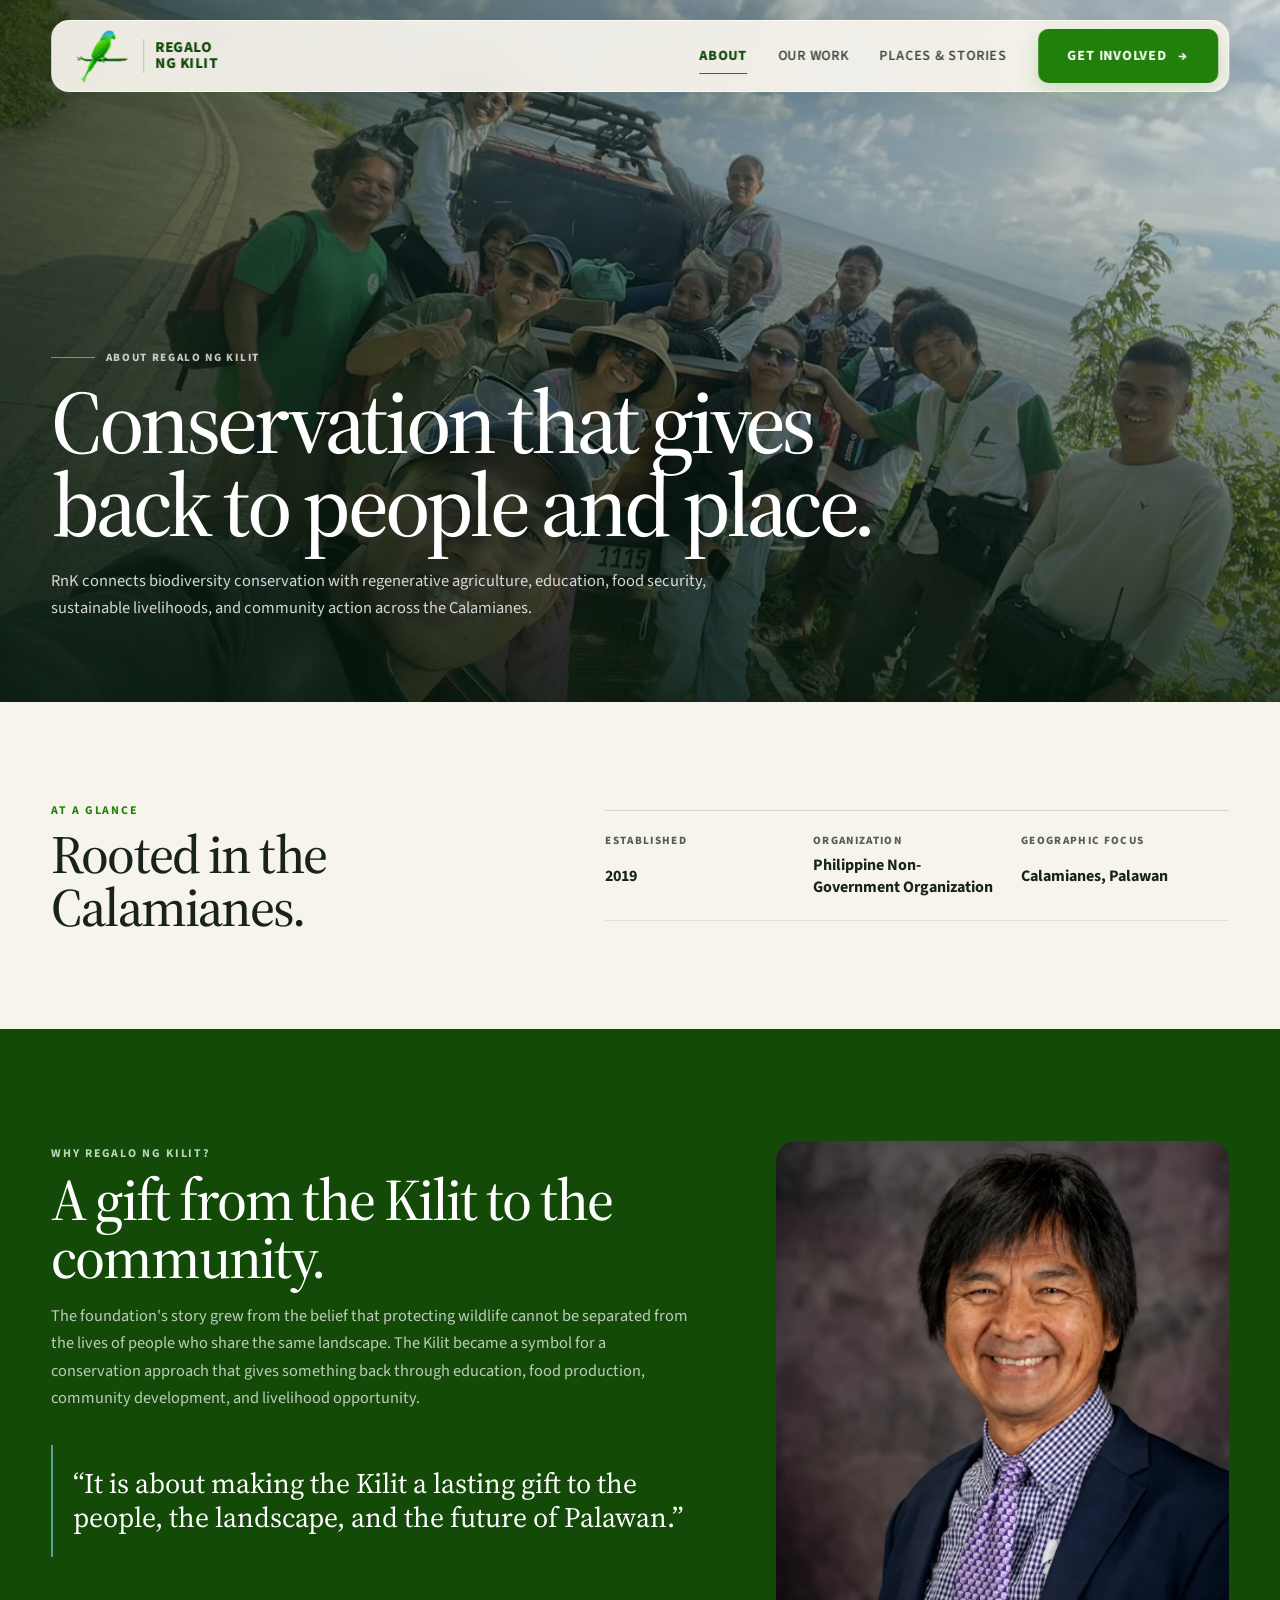
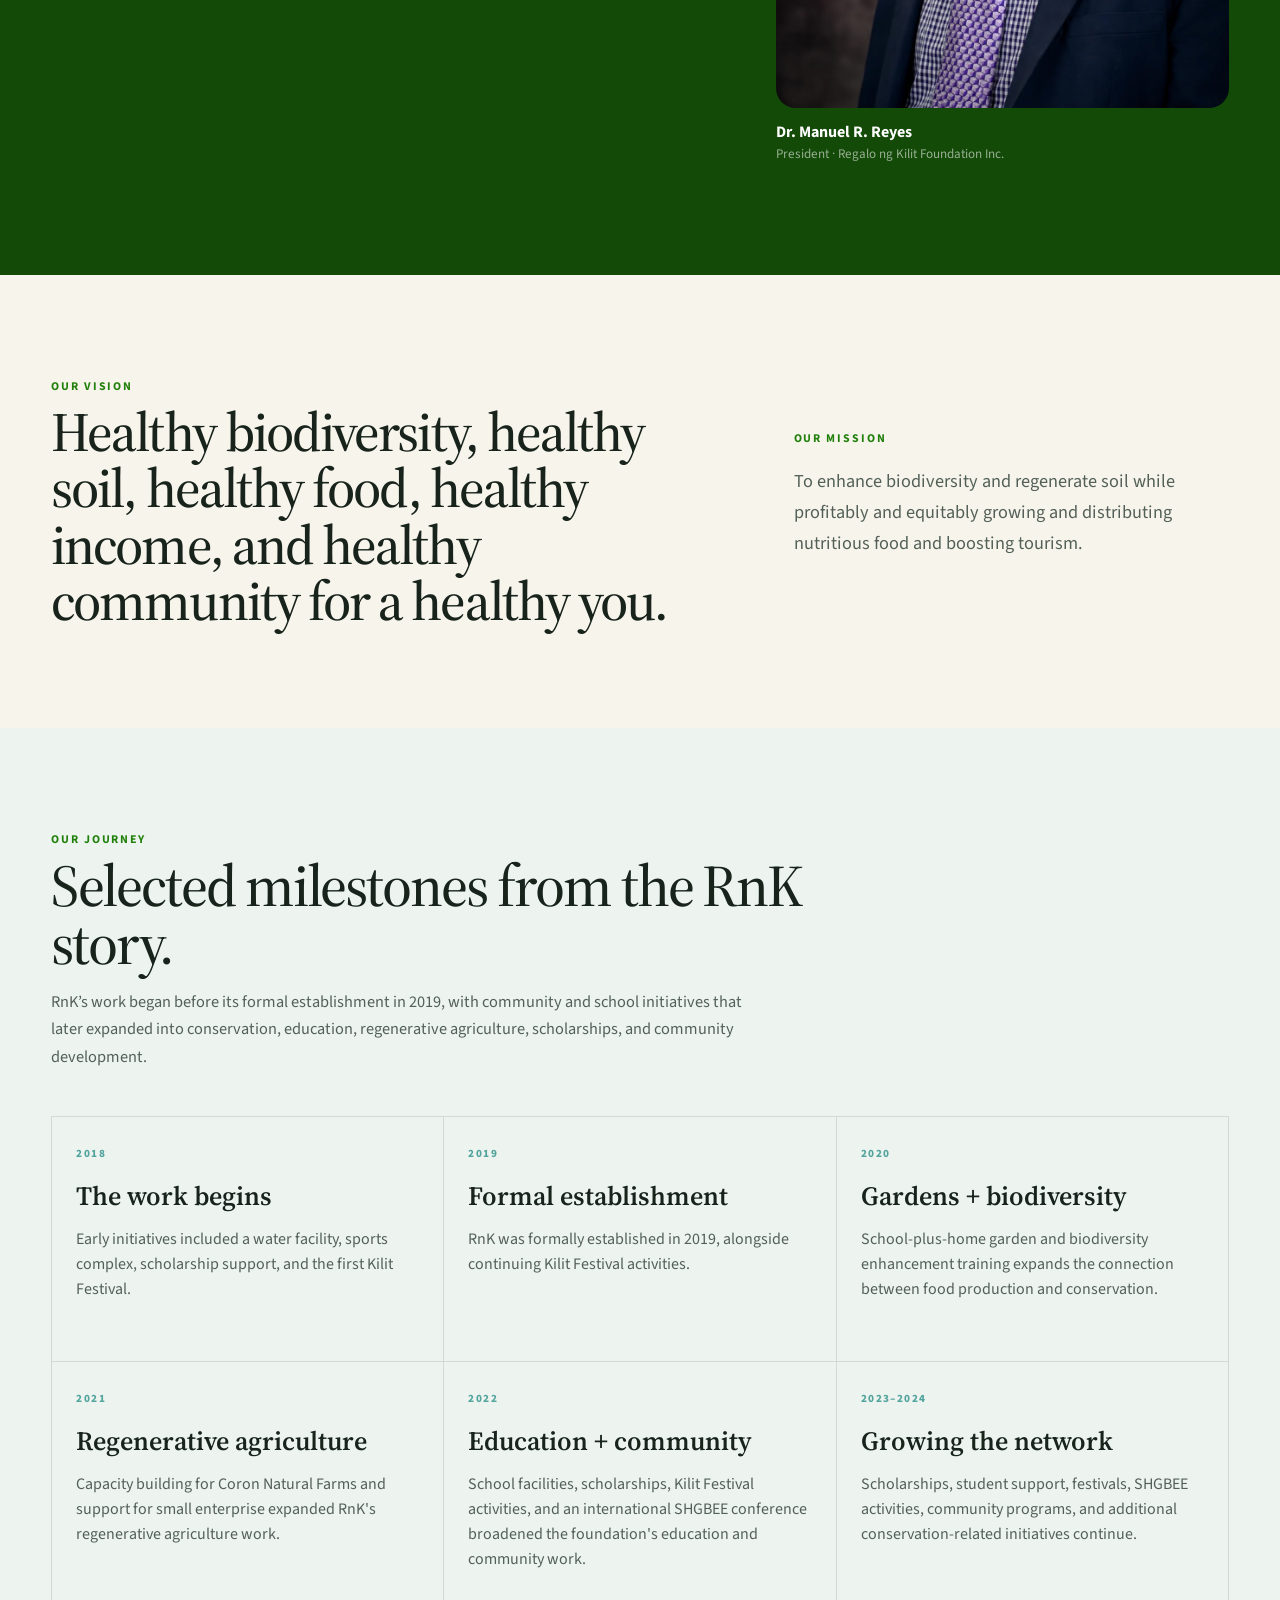
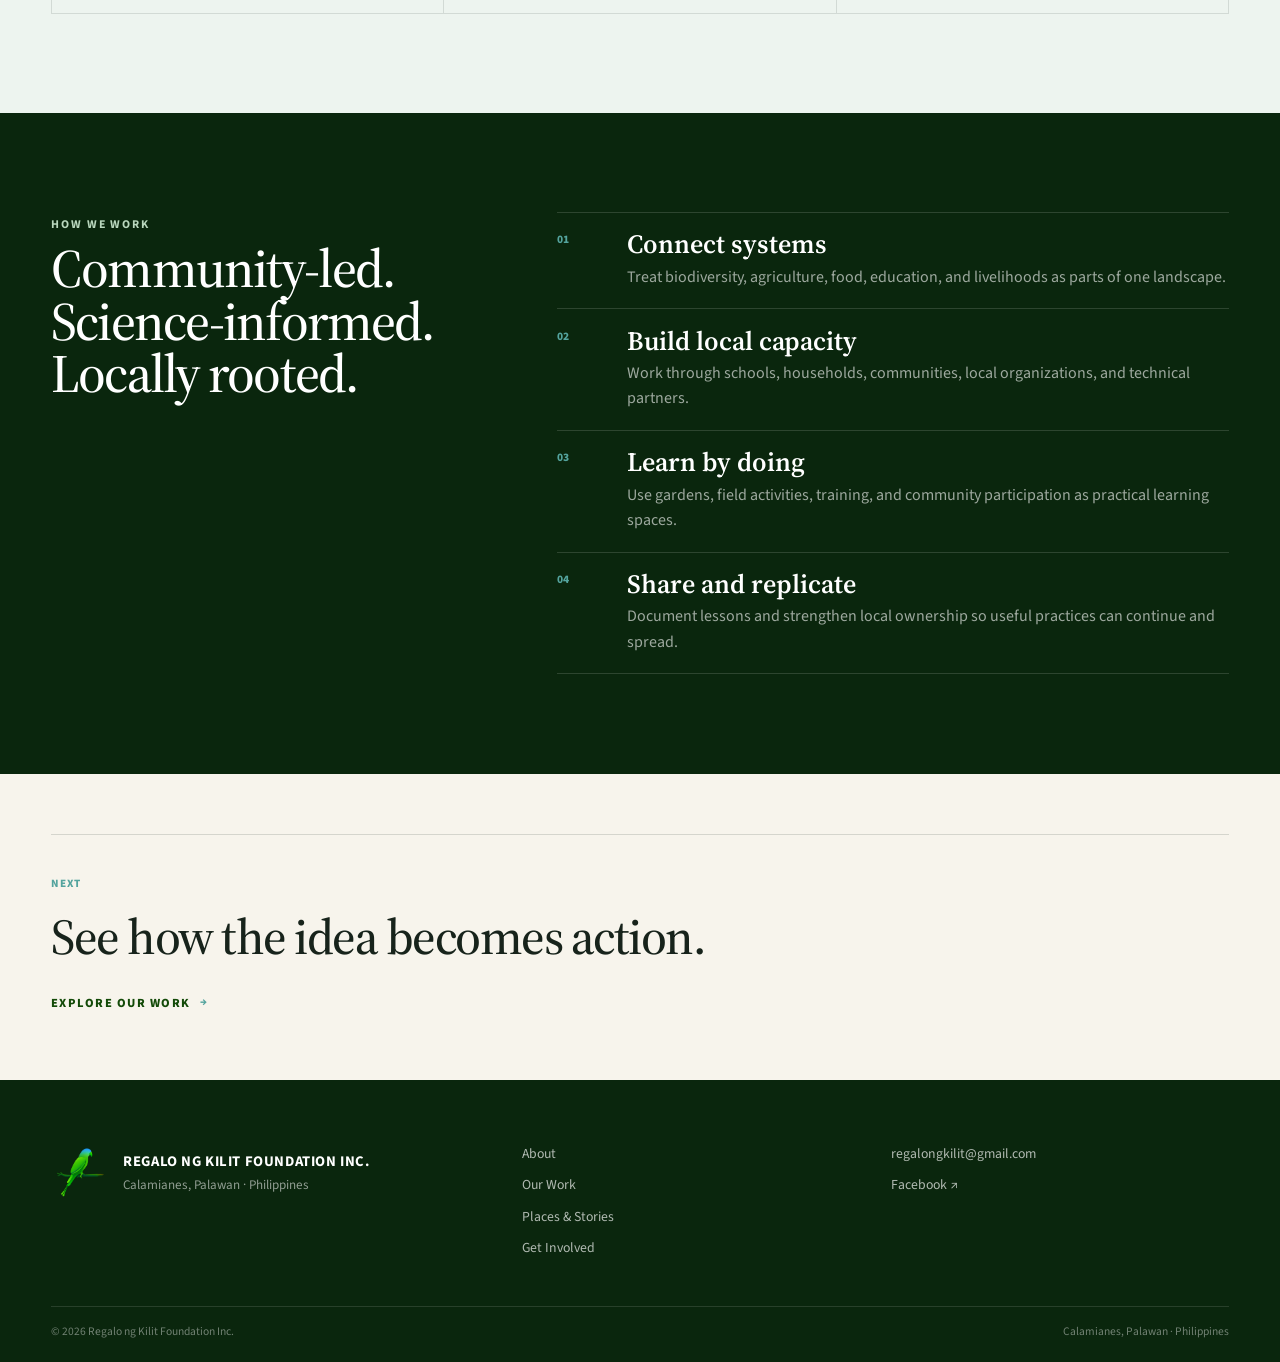
==== about.html @ bcc8651d "Add files via upload" ====
<!DOCTYPE html>
<html lang="en">
<head>
  <meta charset="UTF-8" />
  <meta name="viewport" content="width=device-width, initial-scale=1.0" />
  <title>About · Regalo ng Kilit Foundation Inc.</title>
  <meta name="description" content="Learn about Regalo ng Kilit Foundation Inc., its origin story, vision, mission, and community-centered conservation approach." />
  <meta name="theme-color" content="#0D2F0C" />
  <link rel="preconnect" href="https://fonts.googleapis.com">
  <link rel="preconnect" href="https://fonts.gstatic.com" crossorigin>
  <link href="https://fonts.googleapis.com/css2?family=Source+Sans+3:wght@400;500;600;700;800&family=Source+Serif+4:opsz,wght@8..60,400;8..60,500;8..60,600;8..60,700&display=swap" rel="stylesheet" />
  <link rel="stylesheet" href="css/styles.css" />
</head>
<body class="interior-page about-page">
  <a class="skip-link" href="#main">Skip to content</a>

  <header class="site-header" id="siteHeader">
    <div class="header-shell">
      <a href="index.html" class="brand" aria-label="Regalo ng Kilit Foundation Inc. — Home">
        <img src="assets/logo/rnk-bird.png" alt="" class="brand-symbol" />
        <span class="brand-divider" aria-hidden="true"></span>
        <span class="brand-name"><span>Regalo</span><span>ng Kilit</span></span>
      </a>
      <nav class="desktop-nav" aria-label="Primary navigation">
        <a href="about.html" class="nav-link is-current" aria-current="page">About</a>
        <a href="our-work.html" class="nav-link " >Our Work</a>
        <a href="places-stories.html" class="nav-link " >Places &amp; Stories</a>
        <a href="get-involved.html" class="header-cta " >Get Involved <span aria-hidden="true">→</span></a>
      </nav>
      <button class="menu-toggle" id="menuToggle" type="button" aria-label="Open navigation menu" aria-expanded="false" aria-controls="mobileNav"><span></span><span></span></button>
    </div>
    <nav class="mobile-nav" id="mobileNav" aria-label="Mobile navigation" aria-hidden="true">
      <div class="mobile-nav-inner">
        <a href="about.html" class="mobile-nav-link"><span>01</span>About</a>
        <a href="our-work.html" class="mobile-nav-link"><span>02</span>Our Work</a>
        <a href="places-stories.html" class="mobile-nav-link"><span>03</span>Places &amp; Stories</a>
        <a href="get-involved.html" class="mobile-nav-cta">Get Involved <span aria-hidden="true">→</span></a>
      </div>
    </nav>
  </header>

  <main id="main">
    <section class="page-hero page-hero-about">
      <div class="page-hero-media"><img src="assets/images/story/community-field.webp" alt="Community and field activity connected to Regalo ng Kilit Foundation" /></div>
      <div class="page-hero-overlay"></div>
      <div class="content-shell page-hero-inner">
        <span class="page-eyebrow">About Regalo ng Kilit</span>
        <h1>Conservation that gives back to people and place.</h1>
        <p>RnK connects biodiversity conservation with regenerative agriculture, education, food security, sustainable livelihoods, and community action across the Calamianes.</p>
      </div>
    </section>

    <section class="page-section page-section-light about-glance">
      <div class="content-shell split-intro" data-reveal>
        <div><span class="section-kicker">At a Glance</span><h2>Rooted in the Calamianes.</h2></div>
        <div class="fact-grid fact-grid-three">
          <div><span>Established</span><strong>2019</strong></div>
          <div><span>Organization</span><strong>Philippine Non-Government Organization</strong></div>
          <div><span>Geographic Focus</span><strong>Calamianes, Palawan</strong></div>
        </div>
      </div>
    </section>

    <section class="page-section page-section-green" id="why-kilit">
      <div class="content-shell founder-feature">
        <div class="founder-feature-copy" data-reveal>
          <span class="section-kicker section-kicker-light">Why Regalo ng Kilit?</span>
          <h2>A gift from the Kilit to the community.</h2>
          <p>The foundation's story grew from the belief that protecting wildlife cannot be separated from the lives of people who share the same landscape. The Kilit became a symbol for a conservation approach that gives something back through education, food production, community development, and livelihood opportunity.</p>
          <blockquote>“It is about making the Kilit a lasting gift to the people, the landscape, and the future of Palawan.”</blockquote>
        </div>
        <figure class="founder-feature-visual" data-reveal>
          <img src="assets/images/story/dr-manuel-reyes.webp" alt="Dr. Manuel R. Reyes" loading="lazy" />
          <figcaption><strong>Dr. Manuel R. Reyes</strong><span>President · Regalo ng Kilit Foundation Inc.</span></figcaption>
        </figure>
      </div>
    </section>

    <section class="page-section page-section-light about-vision">
      <div class="content-shell vision-grid">
        <article data-reveal><span class="section-kicker">Our Vision</span><h2>Healthy biodiversity, healthy soil, healthy food, healthy income, and healthy community for a healthy you.</h2></article>
        <article data-reveal><span class="section-kicker">Our Mission</span><p>To enhance biodiversity and regenerate soil while profitably and equitably growing and distributing nutritious food and boosting tourism.</p></article>
      </div>
    </section>

    <section class="page-section page-section-mist about-journey">
      <div class="content-shell">
        <div class="page-heading" data-reveal><span class="section-kicker">Our Journey</span><h2>Selected milestones from the RnK story.</h2><p>RnK’s work began before its formal establishment in 2019, with community and school initiatives that later expanded into conservation, education, regenerative agriculture, scholarships, and community development.</p></div>
        <div class="timeline-grid">
          <article data-reveal><span>2018</span><h3>The work begins</h3><p>Early initiatives included a water facility, sports complex, scholarship support, and the first Kilit Festival.</p></article>
          <article data-reveal><span>2019</span><h3>Formal establishment</h3><p>RnK was formally established in 2019, alongside continuing Kilit Festival activities.</p></article>
          <article data-reveal><span>2020</span><h3>Gardens + biodiversity</h3><p>School-plus-home garden and biodiversity enhancement training expands the connection between food production and conservation.</p></article>
          <article data-reveal><span>2021</span><h3>Regenerative agriculture</h3><p>Capacity building for Coron Natural Farms and support for small enterprise expanded RnK's regenerative agriculture work.</p></article>
          <article data-reveal><span>2022</span><h3>Education + community</h3><p>School facilities, scholarships, Kilit Festival activities, and an international SHGBEE conference broadened the foundation's education and community work.</p></article>
          <article data-reveal><span>2023–2024</span><h3>Growing the network</h3><p>Scholarships, student support, festivals, SHGBEE activities, community programs, and additional conservation-related initiatives continue.</p></article>
        </div>
      </div>
    </section>

    <section class="page-section page-section-dark about-approach">
      <div class="content-shell approach-grid">
        <div data-reveal><span class="section-kicker section-kicker-light">How We Work</span><h2>Community-led. Science-informed. Locally rooted.</h2></div>
        <div class="approach-list">
          <article data-reveal><span>01</span><div><h3>Connect systems</h3><p>Treat biodiversity, agriculture, food, education, and livelihoods as parts of one landscape.</p></div></article>
          <article data-reveal><span>02</span><div><h3>Build local capacity</h3><p>Work through schools, households, communities, local organizations, and technical partners.</p></div></article>
          <article data-reveal><span>03</span><div><h3>Learn by doing</h3><p>Use gardens, field activities, training, and community participation as practical learning spaces.</p></div></article>
          <article data-reveal><span>04</span><div><h3>Share and replicate</h3><p>Document lessons and strengthen local ownership so useful practices can continue and spread.</p></div></article>
        </div>
      </div>
    </section>

    <section class="next-page-cta"><div class="content-shell" data-reveal><span>Next</span><h2>See how the idea becomes action.</h2><a href="our-work.html">Explore Our Work <span aria-hidden="true">→</span></a></div></section>
</main>

  <footer class="site-footer">
    <div class="content-shell footer-grid">
      <div class="footer-brand"><img src="assets/logo/rnk-bird.png" alt="" /><div><strong>Regalo ng Kilit Foundation Inc.</strong><span>Calamianes, Palawan · Philippines</span></div></div>
      <nav class="footer-nav" aria-label="Footer navigation"><a href="about.html">About</a><a href="our-work.html">Our Work</a><a href="places-stories.html">Places &amp; Stories</a><a href="get-involved.html">Get Involved</a></nav>
      <div class="footer-contact"><a href="mailto:regalongkilit@gmail.com">regalongkilit@gmail.com</a><a href="https://www.facebook.com/RegaloNgKilit" target="_blank" rel="noopener noreferrer">Facebook ↗</a></div>
    </div>
    <div class="content-shell footer-bottom"><span>© 2026 Regalo ng Kilit Foundation Inc.</span><span>Calamianes, Palawan · Philippines</span></div>
  </footer>

  <script src="js/main.js"></script>
</body>
</html>
---- css/styles.css ----
/* =========================================================
   REGALO NG KILIT FOUNDATION INC.
   WIX STUDIO SYNC V1 — HEADER + LIVING LANDSCAPE HERO
   ========================================================= */


/* ---------------------------------------------------------
   DESIGN TOKENS
   --------------------------------------------------------- */

:root {

  /* Brand / nature palette */
  --forest-950: #0d2f0c;
  --forest-900: #134a08;
  --forest-700: #21800b;

  --rnk-green: #38a41f;
  --kilit-teal: #54a49e;

  /* Neutral palette */
  --ivory: #f7f4ec;
  --mist: #edf4ef;
  --white: #ffffff;

  --ink: #17231b;
  --ink-soft: #536057;

  /* Borders */
  --border-light: rgba(23, 35, 27, 0.09);
  --border-medium: rgba(23, 35, 27, 0.15);

  /* Typography */
  --font-display:
    "Source Serif 4",
    Georgia,
    serif;

  --font-body:
    "Source Sans 3",
    Arial,
    sans-serif;

  /* Layout */
  --container-max: 1380px;

  /* Spacing */
  --space-xs: 0.5rem;
  --space-sm: 0.75rem;
  --space-md: 1rem;
  --space-lg: 1.5rem;
  --space-xl: 2rem;
  --space-2xl: 3rem;
  --space-3xl: 5rem;

  /* Radius */
  --radius-sm: 10px;
  --radius-md: 16px;
  --radius-lg: 18px;

  /* Motion */
  --ease-standard:
    cubic-bezier(0.22, 1, 0.36, 1);

  --transition-fast:
    220ms var(--ease-standard);

  --transition-medium:
    420ms var(--ease-standard);
}


/* ---------------------------------------------------------
   RESET / BASE
   --------------------------------------------------------- */

*,
*::before,
*::after {
  box-sizing: border-box;
}

html {
  scroll-behavior: smooth;
}

body {
  margin: 0;

  font-family: var(--font-body);
  color: var(--ink);

  background: var(--ivory);

  -webkit-font-smoothing: antialiased;
  text-rendering: optimizeLegibility;
}

body.menu-open {
  overflow: hidden;
}

img {
  display: block;
  max-width: 100%;
}

a {
  color: inherit;
  text-decoration: none;
}

button {
  font: inherit;
}

a:focus-visible,
button:focus-visible {
  outline: 3px solid var(--kilit-teal);
  outline-offset: 4px;
}


/* =========================================================
   HEADER
   ========================================================= */

.site-header {
  position: fixed;

  top: 20px;
  left: 50%;

  width: min(94%, var(--container-max));

  z-index: 1000;

  transform: translateX(-50%);

  transition:
    top var(--transition-medium),
    width var(--transition-medium);
}


/* ---------------------------------------------------------
   HEADER SHELL
   --------------------------------------------------------- */

.header-shell {
  position: relative;

  min-height: 72px;

  display: flex;
  align-items: center;

  padding:
    7px
    10px
    7px
    18px;

  background:
    rgba(247, 244, 236, 0.94);

  border:
    1px solid
    rgba(255, 255, 255, 0.70);

  border-radius:
    var(--radius-lg);

  box-shadow:
    0 12px 40px
    rgba(7, 35, 18, 0.13);

  backdrop-filter:
    blur(18px);

  -webkit-backdrop-filter:
    blur(18px);

  transition:
    min-height var(--transition-medium),
    padding var(--transition-medium),
    background var(--transition-medium),
    box-shadow var(--transition-medium);
}


/* =========================================================
   BRAND
   ========================================================= */

.brand {
  display: flex;
  align-items: center;

  gap: 0.72rem;

  flex-shrink: 0;

  margin-right: auto;
}

.brand-symbol {
  width: auto;
  height: 55px;

  object-fit: contain;

  transition:
    height var(--transition-medium),
    transform var(--transition-medium);
}

.brand-divider {
  width: 1px;
  height: 34px;

  flex-shrink: 0;

  background:
    rgba(19, 74, 8, 0.22);

  transition:
    height var(--transition-medium);
}

.brand-name {
  display: flex;
  flex-direction: column;

  white-space: nowrap;

  color: var(--forest-900);

  font-family: var(--font-body);

  font-size: 0.94rem;
  font-weight: 800;

  line-height: 0.90;

  letter-spacing: 0.035em;

  text-transform: uppercase;

  transition:
    font-size var(--transition-medium);
}

.brand-name span:first-child {
  margin-bottom: 0.14rem;
}


/* =========================================================
   DESKTOP NAVIGATION
   ========================================================= */

.desktop-nav {
  display: flex;
  align-items: center;

  gap:
    clamp(
      1.4rem,
      2.4vw,
      2.6rem
    );
}

.nav-link {
  position: relative;

  padding:
    0.6rem
    0;

  color:
    rgba(23, 35, 27, 0.82);

  font-size: 0.88rem;
  font-weight: 600;

  letter-spacing: 0.055em;

  text-transform: uppercase;

  transition:
    color var(--transition-fast);
}

.nav-link::after {
  content: "";

  position: absolute;

  left: 0;
  bottom: 2px;

  width: 100%;
  height: 1px;

  background:
    var(--forest-700);

  transform:
    scaleX(0);

  transform-origin:
    right;

  transition:
    transform var(--transition-medium);
}

.nav-link:hover {
  color:
    var(--forest-700);
}

.nav-link:hover::after {
  transform:
    scaleX(1);

  transform-origin:
    left;
}


/* =========================================================
   HEADER CTA
   ========================================================= */

.header-cta {
  width: 180px;
  height: 54px;
  min-width: 180px;
  min-height: 54px;

  display: inline-flex;
  align-items: center;
  justify-content: center;

  gap: 0.7rem;
  padding: 0 1.35rem;

  border-radius: 10px;
  background: var(--forest-700);
  color: var(--white);

  font-size: 0.875rem;
  font-weight: 700;
  letter-spacing: 0.055em;
  line-height: 1;
  text-transform: uppercase;
  white-space: nowrap;

  box-shadow: 0 7px 20px rgba(33, 128, 11, 0.18);

  transition:
    background var(--transition-fast),
    transform var(--transition-fast),
    box-shadow var(--transition-fast);
}

.header-cta:hover {
  background:
    var(--forest-900);

  transform:
    translateY(-2px);

  box-shadow:
    0 11px 26px
    rgba(19, 74, 8, 0.23);
}

.header-cta span {
  transition:
    transform var(--transition-fast);
}

.header-cta:hover span {
  transform:
    translateX(3px);
}


/* =========================================================
   HEADER SCROLL BEHAVIOR
   Current Wix Studio version keeps the floating shell visually stable.
   ========================================================= */

/* =========================================================
   MOBILE MENU BUTTON
   ========================================================= */

.menu-toggle {
  display: none;

  position: relative;

  width: 48px;
  height: 48px;

  align-items: center;
  justify-content: center;

  flex-shrink: 0;

  border: 0;

  border-radius: 11px;

  background:
    var(--forest-900);

  cursor: pointer;
}

.menu-toggle span {
  position: absolute;

  width: 20px;
  height: 1.5px;

  border-radius: 100px;

  background:
    var(--white);

  transition:
    transform var(--transition-medium),
    top var(--transition-medium);
}

.menu-toggle span:first-child {
  top: 20px;
}

.menu-toggle span:last-child {
  top: 27px;
}

.menu-toggle.is-active
span:first-child {
  top: 24px;

  transform:
    rotate(45deg);
}

.menu-toggle.is-active
span:last-child {
  top: 24px;

  transform:
    rotate(-45deg);
}


/* =========================================================
   MOBILE NAVIGATION
   ========================================================= */

.mobile-nav {
  display: none;

  margin-top: 8px;

  overflow: hidden;

  border:
    1px solid
    var(--border-light);

  border-radius:
    var(--radius-lg);

  background:
    rgba(247, 244, 236, 0.98);

  box-shadow:
    0 16px 45px
    rgba(7, 35, 18, 0.13);

  backdrop-filter:
    blur(20px);

  -webkit-backdrop-filter:
    blur(20px);

  opacity: 0;

  transform:
    translateY(-10px);

  pointer-events: none;

  transition:
    opacity var(--transition-medium),
    transform var(--transition-medium);
}

.mobile-nav.is-open {
  opacity: 1;

  transform:
    translateY(0);

  pointer-events: auto;
}

.mobile-nav-inner {
  display: flex;

  flex-direction: column;

  padding: 1.1rem;
}

.mobile-nav-link {
  display: grid;

  grid-template-columns:
    2rem 1fr;

  gap: 1rem;

  align-items: center;

  min-height: 62px;

  border-bottom:
    1px solid
    var(--border-light);

  font-family:
    var(--font-display);

  font-size:
    1.3rem;

  font-weight:
    600;
}

.mobile-nav-link span {
  font-family:
    var(--font-body);

  font-size:
    0.7rem;

  font-weight:
    600;

  color:
    var(--kilit-teal);

  letter-spacing:
    0.12em;
}

.mobile-nav-cta {
  min-height: 58px;

  margin-top:
    1rem;

  display: flex;

  align-items: center;

  justify-content:
    space-between;

  padding:
    0 1.1rem;

  border-radius:
    10px;

  background:
    var(--forest-700);

  color:
    var(--white);

  font-size:
    0.85rem;

  font-weight:
    700;

  letter-spacing:
    0.07em;

  text-transform:
    uppercase;
}


/* =========================================================
   HERO V2
   ========================================================= */

.hero {
  position: relative;

  min-height: 100vh;
  min-height: 100svh;
  min-height: 100dvh;

  overflow: hidden;

  background:
    var(--forest-950);

  color:
    var(--white);
}


/* ---------------------------------------------------------
   HERO SLIDESHOW
   --------------------------------------------------------- */

.hero-slideshow {
  position: absolute;
  inset: 0;
  z-index: 0;
  overflow: hidden;
  background: var(--forest-950);
}

.hero-slide {
  position: absolute;
  inset: 0;
  opacity: 0;
  visibility: hidden;
  pointer-events: none;
  transition:
    opacity 1.5s ease,
    visibility 0s linear 1.5s;
}

.hero-slide.is-active {
  opacity: 1;
  visibility: visible;
  transition:
    opacity 1.5s ease,
    visibility 0s linear 0s;
}

.hero-slide img {
  width: 100%;
  height: 100%;
  object-fit: cover;
  object-position: center center;
}

/* Keep the Kilit comfortably on the right side of Scene 01. */
.hero-slide:nth-child(1) img {
  object-position: 50% 50%;
}

/* ---------------------------------------------------------
   HERO OVERLAY
   --------------------------------------------------------- */

.hero-shade {
  position: absolute;

  inset: 0;
  z-index: 1;

  background:

    linear-gradient(
      90deg,
      rgba(5, 27, 13, 0.92) 0%,
      rgba(5, 27, 13, 0.76) 29%,
      rgba(5, 27, 13, 0.45) 50%,
      rgba(5, 27, 13, 0.12) 76%,
      rgba(5, 27, 13, 0.05) 100%
    ),

    linear-gradient(
      0deg,
      rgba(5, 27, 13, 0.45) 0%,
      rgba(5, 27, 13, 0.05) 50%,
      rgba(5, 27, 13, 0.12) 100%
    );
}


/* ---------------------------------------------------------
   HERO LAYOUT
   --------------------------------------------------------- */

.hero-inner {
  position: relative;

  z-index: 2;

  width:
    min(94%, var(--container-max));

  min-height: 100vh;
  min-height: 100svh;
  min-height: 100dvh;

  margin:
    0 auto;

  display: flex;

  align-items:
    flex-end;

  justify-content:
    space-between;

  gap:
    3rem;

  padding:
    clamp(8.4rem, 14vh, 10rem)
    0
    clamp(2.4rem, 4.5vh, 3.5rem);
}


/* ---------------------------------------------------------
   HERO COPY
   --------------------------------------------------------- */

.hero-copy {
  width: min(900px, 72%);
}


/* Eyebrow */

.hero-eyebrow {
  display: flex;

  align-items: center;

  gap: 0.75rem;

  margin-bottom:
    clamp(0.8rem, 1.7vh, 1.25rem);

  color:
    var(--white);

  font-size:
    0.72rem;

  font-weight:
    700;

  letter-spacing:
    0.16em;

  text-transform:
    uppercase;
}

.hero-eyebrow-line {
  width: 34px;
  height: 1px;

  background:
    var(--kilit-teal);
}


/* ---------------------------------------------------------
   MAIN TAGLINE
   --------------------------------------------------------- */

.hero-title {
  margin: 0;
  max-width: 900px;

  font-family: var(--font-display);
  font-size: clamp(52px, 5.2vw, 83px);
  font-weight: 700;
  line-height: 0.94;
  letter-spacing: -0.042em;
}

.hero-title span {
  display: block;
}


/* ---------------------------------------------------------
   DESCRIPTION
   --------------------------------------------------------- */

.hero-description {
  max-width: 680px;

  margin:
    clamp(1rem, 2vh, 1.45rem)
    0
    0;

  color: var(--white);
  font-size: 1rem;
  font-weight: 400;
  line-height: 1.55;
}


/* =========================================================
   HERO ACTIONS
   ========================================================= */

.hero-actions {
  display: flex;

  align-items: center;

  gap:
    1.25rem;

  margin-top:
    clamp(1.25rem, 2.4vh, 1.8rem);
}


/* Primary */

.hero-primary {
  min-height:
    50px;

  display:
    inline-flex;

  align-items:
    center;

  justify-content:
    center;

  gap:
    0.75rem;

  padding:
    0 1.35rem;

  border-radius:
    10px;

  background:
    var(--ivory);

  color:
    var(--forest-950);

  font-size:
    0.80rem;

  font-weight:
    700;

  letter-spacing:
    0.06em;

  text-transform:
    uppercase;

  box-shadow:
    0 10px 30px
    rgba(0, 0, 0, 0.16);

  transition:
    transform var(--transition-fast),
    background var(--transition-fast),
    box-shadow var(--transition-fast);
}

.hero-primary:hover {
  background:
    var(--white);

  transform:
    translateY(-2px);

  box-shadow:
    0 14px 34px
    rgba(0, 0, 0, 0.22);
}

.hero-primary span {
  transition:
    transform var(--transition-fast);
}

.hero-primary:hover span {
  transform:
    translateX(3px);
}


/* Secondary */

.hero-secondary {
  position: relative;

  padding:
    0.65rem
    0;

  color:
    var(--white);

  font-size:
    0.80rem;

  font-weight:
    700;

  letter-spacing:
    0.06em;

  text-transform:
    uppercase;
}

.hero-secondary::after {
  content: "";

  position: absolute;

  left: 0;
  bottom: 4px;

  width: 100%;
  height: 1px;

  background:
    rgba(255, 255, 255, 0.58);

  transform-origin:
    left;

  transition:
    transform var(--transition-fast),
    background var(--transition-fast);
}

.hero-secondary:hover::after {
  background:
    var(--kilit-teal);

  transform:
    scaleX(0.72);
}


/* =========================================================
   LOCATION MARKER
   ========================================================= */

.hero-location {
  display: flex;

  align-items:
    center;

  gap:
    0.75rem;

  flex-shrink:
    0;

  margin-bottom:
    0.25rem;

  color:
    var(--white);
}

.hero-location-marker {
  width:
    8px;

  height:
    8px;

  border-radius:
    50%;

  background:
    var(--kilit-teal);

  box-shadow:
    0 0 0 6px
    rgba(84, 164, 158, 0.13);
}

.hero-location div {
  display:
    flex;

  flex-direction:
    column;
}

.hero-location strong {
  font-size:
    0.76rem;

  font-weight:
    700;

  letter-spacing:
    0.08em;

  text-transform:
    uppercase;
}

.hero-location small {
  margin-top:
    0.2rem;

  color:
    #b7bdb8;

  font-size:
    0.72rem;
}


/* =========================================================
   NEXT SECTION PLACEHOLDER
   ========================================================= */

.next-preview {
  min-height:
    60vh;

  display:
    grid;

  place-items:
    center;

  padding:
    7rem
    1.5rem;

  background:
    var(--ivory);
}

.next-preview-inner {
  width:
    min(720px, 100%);

  text-align:
    center;
}

.section-kicker {
  color:
    var(--forest-700);

  font-size:
    0.74rem;

  font-weight:
    700;

  letter-spacing:
    0.16em;

  text-transform:
    uppercase;
}

.next-preview h2 {
  margin:
    1rem
    0
    1.2rem;

  font-family:
    var(--font-display);

  font-size:
    clamp(
      2.7rem,
      5vw,
      4.8rem
    );

  font-weight:
    600;

  line-height:
    1;

  letter-spacing:
    -0.035em;
}

.next-preview p {
  max-width:
    570px;

  margin:
    0 auto;

  color:
    var(--ink-soft);

  line-height:
    1.65;
}


/* =========================================================
   TABLET / MOBILE
   ========================================================= */

@media (max-width: 900px) {

  .site-header {
    top:
      14px;

    width:
      calc(100% - 28px);
  }

  .header-shell {
    min-height:
      66px;

    padding:
      6px
      8px
      6px
      13px;
  }

  .brand {
    gap:
      0.62rem;
  }

  .brand-symbol {
    height:
      49px;
  }

  .brand-divider {
    height:
      30px;
  }

  .brand-name {
    font-size:
      0.82rem;
  }

  .desktop-nav {
    display:
      none;
  }

  .menu-toggle {
    display:
      inline-flex;
  }

  .mobile-nav {
    display:
      block;
  }

  .site-header.is-scrolled {
    top:
      8px;

    width:
      calc(100% - 20px);
  }

  .site-header.is-scrolled
  .brand-symbol {
    height:
      44px;
  }

  .site-header.is-scrolled
  .brand-divider {
    height:
      27px;
  }

  .site-header.is-scrolled
  .brand-name {
    font-size:
      0.76rem;
  }


  /* -----------------------------------------------
     HERO TABLET
     ----------------------------------------------- */

  .hero-slide img {
    object-position:
      58% center;
  }

  .hero-slide:nth-child(1) img {
    object-position: 68% center;
  }

  .hero-shade {
    background:

      linear-gradient(
        180deg,
        rgba(5, 27, 13, 0.08) 0%,
        rgba(5, 27, 13, 0.17) 26%,
        rgba(5, 27, 13, 0.52) 57%,
        rgba(5, 27, 13, 0.88) 82%,
        rgba(5, 27, 13, 0.97) 100%
      );
  }

  .hero-inner {
    width:
      calc(100% - 48px);

    align-items:
      flex-end;

    padding:
      7.5rem
      0
      2.4rem;
  }

  .hero-copy {
    width:
      min(680px, 100%);
  }

  /*
     Important:
     Remove the forced four-line desktop structure.
     The complete tagline can now wrap naturally.
  */

  .hero-title span {
    display:
      inline;
  }

  .hero-title span::after {
    content:
      " ";
  }

  .hero-title {
    max-width:
      670px;

    font-size:
      clamp(
        2.9rem,
        7.4vw,
        4.3rem
      );

    line-height:
      0.98;
  }

  .hero-description {
    max-width:
      620px;

    margin-top:
      1.15rem;

    font-size:
      0.95rem;

    line-height:
      1.52;
  }

  .hero-actions {
    margin-top:
      1.4rem;
  }

  .hero-location {
    display:
      none;
  }

}


/* =========================================================
   MOBILE
   ========================================================= */

@media (max-width: 600px) {

  .hero-slide img {
    object-position:
      59% center;
  }

  .hero-slide:nth-child(1) img {
    object-position: 70% center;
  }

  .hero-inner {
    width:
      calc(100% - 40px);

    padding:
      7.1rem
      0
      1.7rem;
  }

  .hero-eyebrow {
    gap:
      0;

    margin-bottom:
      0.75rem;

    font-size:
      0.62rem;

    letter-spacing:
      0.13em;
  }

  .hero-eyebrow-line {
    display:
      none;
  }

  .hero-title {
    max-width:
      100%;

    font-size:
      clamp(
        2.6rem,
        10.3vw,
        3.35rem
      );

    line-height:
      0.98;

    letter-spacing:
      -0.038em;
  }

  .hero-description {
    margin-top:
      1rem;

    font-size:
      0.90rem;

    line-height:
      1.48;
  }

  .hero-actions {
    flex-direction:
      row;

    flex-wrap:
      wrap;

    align-items:
      center;

    gap:
      0.95rem;

    margin-top:
      1.25rem;
  }

  .hero-primary {
    min-height:
      48px;

    padding:
      0 1.2rem;

    font-size:
      0.76rem;
  }

  .hero-secondary {
    font-size:
      0.76rem;
  }

}


/* =========================================================
   SMALL MOBILE
   ========================================================= */

@media (max-width: 480px) {

  .header-shell {
    border-radius:
      16px;
  }

  .mobile-nav {
    border-radius:
      16px;
  }

  .brand {
    gap:
      0.48rem;
  }

  .brand-symbol {
    height:
      43px;
  }

  .brand-divider {
    height:
      26px;
  }

  .brand-name {
    font-size:
      0.70rem;

    letter-spacing:
      0.02em;
  }

  .menu-toggle {
    width:
      46px;

    height:
      46px;
  }

  .hero-inner {
    width:
      calc(100% - 34px);

    padding-top:
      6.8rem;

    padding-bottom:
      1.45rem;
  }

  .hero-title {
    font-size:
      clamp(
        2.45rem,
        10.8vw,
        3rem
      );
  }

  .hero-description {
    font-size:
      0.87rem;
  }

  .hero-actions {
    margin-top:
      1.1rem;
  }

}


/* =========================================================
   SHORT DESKTOP / LAPTOP SCREENS
   ========================================================= */

@media
(min-width: 901px)
and (max-height: 820px) {

  .hero-inner {
    padding-top:
      7.5rem;

    padding-bottom:
      1.8rem;
  }

  .hero-eyebrow {
    margin-bottom:
      0.75rem;
  }

  .hero-title {
    font-size:
      clamp(
        3rem,
        4.3vw,
        4.55rem
      );

    line-height:
      0.93;
  }

  .hero-description {
    max-width:
      610px;

    margin-top:
      0.95rem;

    font-size:
      0.91rem;

    line-height:
      1.48;
  }

  .hero-actions {
    margin-top:
      1.05rem;
  }

  .hero-primary {
    min-height:
      46px;
  }

}


/* =========================================================
   SHORT MOBILE SCREENS
   ========================================================= */

@media
(max-width: 600px)
and (max-height: 780px) {

  .hero-inner {
    padding-top:
      6.4rem;

    padding-bottom:
      1.15rem;
  }

  .hero-eyebrow {
    margin-bottom:
      0.55rem;
  }

  .hero-title {
    font-size:
      clamp(
        2.15rem,
        9.5vw,
        2.75rem
      );

    line-height:
      0.96;
  }

  .hero-description {
    margin-top:
      0.7rem;

    font-size:
      0.82rem;

    line-height:
      1.42;
  }

  .hero-actions {
    margin-top:
      0.85rem;
  }

  .hero-primary {
    min-height:
      44px;
  }

}


/* =========================================================
   VERY SMALL MOBILE
   ========================================================= */

@media (max-width: 360px) {

  .brand-symbol {
    height:
      39px;
  }

  .brand-divider {
    height:
      24px;
  }

  .brand-name {
    font-size:
      0.64rem;
  }

  .hero-inner {
    width:
      calc(100% - 30px);
  }

  .hero-title {
    font-size:
      2.3rem;
  }

  .hero-description {
    font-size:
      0.82rem;
  }

}


/* =========================================================
   REDUCED MOTION
   ========================================================= */

@media
(prefers-reduced-motion: reduce) {

  .hero-slide {
    transition: none !important;
  }


  *,
  *::before,
  *::after {
    scroll-behavior:
      auto !important;

    transition-duration:
      0.01ms !important;

    animation-duration:
      0.01ms !important;

    animation-iteration-count:
      1 !important;
  }

}
/* =========================================================
   HOMEPAGE V2 — VERIFIED / STAFF-SUPPLIED CONTENT SECTIONS
   Header + Hero styles above remain unchanged from Wix Sync V1.
   ========================================================= */

:root {
  --rnk-official: #087830;
  --rnk-official-dark: #045a24;
  --leaf-pale: #eaf2df;
  --sand: #e8dfce;
  --warm-white: #fbfaf6;
  --night-green: #082d1c;
}

.content-shell {
  width: min(92%, var(--container-max));
  margin: 0 auto;
}

.section-kicker-light {
  color: #b9d7bd;
}

.section-lead {
  color: var(--ink-soft);
  font-size: clamp(1.02rem, 1.4vw, 1.2rem);
  line-height: 1.72;
}

/* Accessibility utility */
.sr-only {
  position: absolute !important;
  width: 1px !important;
  height: 1px !important;
  padding: 0 !important;
  margin: -1px !important;
  overflow: hidden !important;
  clip: rect(0, 0, 0, 0) !important;
  white-space: nowrap !important;
  border: 0 !important;
}

/* ---------------------------------------------------------
   ORIGIN / WHY KILIT
   --------------------------------------------------------- */
.origin-section {
  position: relative;
  overflow: hidden;
  padding: clamp(6rem, 10vw, 9rem) 0;
  background:
    radial-gradient(circle at 88% 20%, rgba(8, 120, 48, 0.08), transparent 30%),
    var(--ivory);
}

.origin-grid {
  display: grid;
  grid-template-columns: minmax(0, 1.06fr) minmax(340px, 0.94fr);
  gap: clamp(3.5rem, 7vw, 8rem);
  align-items: center;
}

.origin-copy h2,
.work-heading h2,
.biodiversity-heading h2,
.stories-heading h2,
.partners-copy h2,
.involved-inner h2 {
  margin: 1rem 0 1.45rem;
  font-family: var(--font-display);
  font-weight: 600;
  letter-spacing: -0.045em;
}

.origin-copy h2 {
  max-width: 760px;
  font-size: clamp(3.25rem, 6vw, 6.2rem);
  line-height: 0.92;
}

.founder-quote {
  max-width: 720px;
  margin: clamp(2rem, 4vw, 3.5rem) 0 0;
  padding: 1.45rem 0 1.45rem 1.55rem;
  border-left: 2px solid var(--rnk-official);
  color: var(--forest-950);
  font-family: var(--font-display);
  font-size: clamp(1.45rem, 2.3vw, 2.05rem);
  font-style: italic;
  line-height: 1.35;
}

.origin-note {
  display: grid;
  gap: 0.2rem;
  margin-top: 2.1rem;
  color: var(--ink-soft);
}

.origin-note span {
  color: var(--rnk-official);
  font-size: 0.72rem;
  font-weight: 800;
  letter-spacing: 0.14em;
  text-transform: uppercase;
}

.origin-note strong {
  font-weight: 600;
}

.origin-visual {
  position: relative;
  min-height: 640px;
}

.founder-photo-wrap {
  position: absolute;
  top: 0;
  right: 0;
  width: min(84%, 520px);
  overflow: hidden;
  border-radius: 30px;
  background: #d8decf;
  box-shadow: 0 30px 80px rgba(19, 74, 8, 0.16);
}

.founder-photo {
  width: 100%;
  aspect-ratio: 4 / 5;
  object-fit: cover;
  object-position: center top;
}

.founder-caption {
  position: absolute;
  left: 0;
  right: 0;
  bottom: 0;
  display: flex;
  flex-direction: column;
  gap: 0.16rem;
  padding: 1.4rem 1.5rem;
  color: white;
  background: linear-gradient(180deg, transparent, rgba(5, 31, 18, 0.86));
}

.founder-caption strong {
  font-family: var(--font-display);
  font-size: 1.15rem;
}

.founder-caption span {
  font-size: 0.76rem;
  letter-spacing: 0.04em;
}


/* ---------------------------------------------------------
   WORK / BERAE
   --------------------------------------------------------- */
.work-section {
  padding: clamp(6rem, 10vw, 9rem) 0;
  color: white;
  background:
    radial-gradient(circle at 85% 12%, rgba(84, 164, 158, 0.20), transparent 28%),
    linear-gradient(135deg, #092d1b 0%, #064a26 58%, #087830 120%);
}

.work-heading,
.biodiversity-heading,
.stories-heading {
  display: grid;
  grid-template-columns: minmax(0, 1.25fr) minmax(300px, 0.75fr);
  gap: clamp(2rem, 6vw, 7rem);
  align-items: end;
}

.work-heading h2,
.stories-heading h2 {
  max-width: 900px;
  color: white;
  font-size: clamp(3rem, 5.4vw, 5.6rem);
  line-height: 0.96;
}

.work-heading > p,
.stories-heading > p {
  margin: 0 0 0.4rem;
  color: rgba(255, 255, 255, 0.72);
  font-size: 1.03rem;
  line-height: 1.65;
}

.berae-layout {
  display: grid;
  grid-template-columns: minmax(320px, 0.85fr) minmax(0, 1.15fr);
  gap: clamp(2.5rem, 5vw, 5.5rem);
  align-items: start;
  margin-top: clamp(4rem, 7vw, 6.5rem);
}

.berae-poster {
  margin: 0;
  padding: 1rem;
  border: 1px solid rgba(255, 255, 255, 0.14);
  border-radius: 28px;
  background: rgba(255, 255, 255, 0.06);
  box-shadow: 0 24px 70px rgba(0, 0, 0, 0.20);
}

.berae-poster img {
  width: 100%;
  border-radius: 20px;
}

.berae-poster figcaption {
  padding: 0.9rem 0.4rem 0.2rem;
  color: rgba(255, 255, 255, 0.56);
  font-size: 0.72rem;
  letter-spacing: 0.04em;
}

.berae-pillars {
  display: grid;
  gap: 1px;
  overflow: hidden;
  border: 1px solid rgba(255, 255, 255, 0.13);
  border-radius: 28px;
  background: rgba(255, 255, 255, 0.13);
}

.pillar-card {
  display: grid;
  grid-template-columns: 54px 1fr;
  column-gap: 1.1rem;
  padding: clamp(1.5rem, 3vw, 2.4rem);
  background: rgba(8, 45, 28, 0.94);
}

.pillar-number {
  grid-row: span 2;
  padding-top: 0.25rem;
  color: #8fd0a2;
  font-size: 0.72rem;
  font-weight: 800;
  letter-spacing: 0.16em;
}

.pillar-card h3 {
  margin: 0 0 0.6rem;
  font-family: var(--font-display);
  font-size: clamp(1.6rem, 2.5vw, 2.3rem);
  font-weight: 600;
}

.pillar-card p {
  margin: 0;
  color: rgba(255, 255, 255, 0.68);
  line-height: 1.6;
}

.site-network {
  margin-top: clamp(3.5rem, 6vw, 5rem);
  padding-top: 2rem;
  border-top: 1px solid rgba(255, 255, 255, 0.16);
}

.site-network-heading {
  display: flex;
  justify-content: space-between;
  gap: 2rem;
  margin-bottom: 1.4rem;
}

.site-network-heading span {
  color: #9ed9ad;
  font-size: 0.72rem;
  font-weight: 800;
  letter-spacing: 0.15em;
  text-transform: uppercase;
}

.site-network-heading strong {
  color: rgba(255, 255, 255, 0.65);
  font-size: 0.85rem;
  font-weight: 500;
}

.site-chips {
  display: flex;
  flex-wrap: wrap;
  gap: 0.7rem;
}

.site-chips span {
  padding: 0.75rem 1rem;
  border: 1px solid rgba(255, 255, 255, 0.16);
  border-radius: 999px;
  background: rgba(255, 255, 255, 0.055);
  color: rgba(255, 255, 255, 0.88);
  font-size: 0.79rem;
  line-height: 1.25;
}

/* ---------------------------------------------------------
   BIODIVERSITY
   --------------------------------------------------------- */
.biodiversity-section {
  padding: clamp(6rem, 10vw, 9rem) 0;
  background: var(--warm-white);
}

.biodiversity-heading h2 {
  max-width: 850px;
  font-size: clamp(3rem, 5.2vw, 5.5rem);
  line-height: 0.96;
}

.biodiversity-heading > p {
  margin: 0 0 0.45rem;
  color: var(--ink-soft);
  font-size: 1.03rem;
  line-height: 1.65;
}

.biodiversity-grid {
  display: grid;
  grid-template-columns: repeat(12, 1fr);
  grid-auto-rows: minmax(180px, 20vw);
  gap: 0.9rem;
  margin-top: clamp(3rem, 6vw, 5.3rem);
}

.bio-card {
  position: relative;
  grid-column: span 4;
  overflow: hidden;
  margin: 0;
  border-radius: 22px;
  background: #dfe7dd;
}

.bio-card-large {
  grid-column: span 8;
  grid-row: span 2;
}

.bio-card-wide {
  grid-column: span 8;
}

.bio-card img {
  width: 100%;
  height: 100%;
  object-fit: cover;
  transition: transform 900ms var(--ease-standard);
}

.bio-card:hover img {
  transform: scale(1.035);
}

.bio-card figcaption {
  position: absolute;
  left: 0.8rem;
  right: 0.8rem;
  bottom: 0.8rem;
  display: flex;
  align-items: end;
  justify-content: space-between;
  gap: 1rem;
  padding: 0.85rem 0.95rem;
  border: 1px solid rgba(255, 255, 255, 0.30);
  border-radius: 14px;
  background: rgba(7, 35, 20, 0.68);
  color: white;
  backdrop-filter: blur(10px);
}

.bio-card figcaption strong {
  font-family: var(--font-display);
  font-size: 1rem;
  font-weight: 600;
}

.bio-card figcaption span {
  color: rgba(255, 255, 255, 0.62);
  font-size: 0.68rem;
  font-weight: 700;
  letter-spacing: 0.08em;
  text-transform: uppercase;
}

/* ---------------------------------------------------------
   PEOPLE & STORIES
   --------------------------------------------------------- */
.stories-section {
  padding: clamp(6rem, 10vw, 9rem) 0;
  overflow: hidden;
  color: white;
  background: #102b20;
}

.scholar-rail {
  display: grid;
  grid-auto-flow: column;
  grid-auto-columns: minmax(270px, 31vw);
  gap: 1rem;
  margin-top: clamp(3rem, 6vw, 5rem);
  padding: 0 0 1.2rem;
  overflow-x: auto;
  overscroll-behavior-inline: contain;
  scroll-snap-type: inline mandatory;
  scrollbar-color: rgba(255,255,255,.28) transparent;
}

.scholar-card {
  position: relative;
  min-height: 520px;
  padding: 0;
  overflow: hidden;
  scroll-snap-align: start;
  border: 0;
  border-radius: 24px;
  background: #d9f3ad;
  cursor: pointer;
  text-align: left;
}

.scholar-card img {
  width: 100%;
  height: 100%;
  object-fit: cover;
  transition: transform 700ms var(--ease-standard);
}

.scholar-card:hover img {
  transform: scale(1.018);
}

.scholar-card-meta {
  position: absolute;
  left: 0.75rem;
  right: 0.75rem;
  bottom: 0.75rem;
  display: grid;
  gap: 0.23rem;
  padding: 1rem 1.05rem;
  border: 1px solid rgba(255,255,255,.35);
  border-radius: 16px;
  background: rgba(5, 39, 22, 0.84);
  color: white;
  backdrop-filter: blur(14px);
}

.scholar-card-meta strong {
  font-family: var(--font-display);
  font-size: 1.1rem;
  font-weight: 600;
}

.scholar-card-meta small {
  color: rgba(255,255,255,.68);
  font-size: 0.72rem;
  line-height: 1.35;
}

.scholar-card-meta em {
  margin-top: 0.35rem;
  color: #b9d7bd;
  font-size: 0.68rem;
  font-style: normal;
  font-weight: 800;
  letter-spacing: 0.08em;
  text-transform: uppercase;
}

/* ---------------------------------------------------------
   PARTNERS
   --------------------------------------------------------- */
.partners-section {
  padding: clamp(5.5rem, 9vw, 8rem) 0;
  background: var(--ivory);
}

.partners-grid {
  display: grid;
  grid-template-columns: minmax(300px, 0.72fr) minmax(0, 1.28fr);
  gap: clamp(3rem, 7vw, 8rem);
  align-items: center;
}

.partners-copy h2 {
  font-size: clamp(2.8rem, 4.5vw, 4.8rem);
  line-height: 0.98;
}

.partners-copy p {
  max-width: 560px;
  margin: 0;
  color: var(--ink-soft);
  line-height: 1.65;
}

.logo-wall {
  display: grid;
  grid-template-columns: repeat(3, minmax(0, 1fr));
  gap: 0.7rem;
}

.partner-logo {
  min-height: 150px;
  display: grid;
  place-items: center;
  padding: 1.35rem;
  border: 1px solid var(--border-light);
  border-radius: 18px;
  background: white;
}

.partner-logo img {
  width: 100%;
  height: 82px;
  object-fit: contain;
  mix-blend-mode: multiply;
}

/* ---------------------------------------------------------
   GET INVOLVED + FOOTER FEEL
   --------------------------------------------------------- */
.involved-section {
  padding: clamp(5.5rem, 9vw, 8rem) 0;
  color: white;
  background:
    radial-gradient(circle at 85% 30%, rgba(84, 164, 158, 0.28), transparent 30%),
    var(--forest-950);
}

.involved-inner {
  display: flex;
  justify-content: space-between;
  gap: 3rem;
  align-items: flex-end;
}

.involved-inner > div:first-child {
  max-width: 820px;
}

.involved-inner h2 {
  color: white;
  font-size: clamp(3.3rem, 6vw, 6.6rem);
  line-height: 0.9;
}

.involved-inner p {
  max-width: 680px;
  margin: 0;
  color: rgba(255,255,255,.68);
  font-size: 1.02rem;
  line-height: 1.65;
}

.involved-actions {
  display: flex;
  flex-direction: column;
  gap: 0.75rem;
  min-width: 250px;
}

.involved-primary,
.involved-secondary {
  min-height: 54px;
  display: inline-flex;
  align-items: center;
  justify-content: space-between;
  gap: 1rem;
  padding: 0 1.25rem;
  border-radius: 12px;
  font-size: 0.78rem;
  font-weight: 800;
  letter-spacing: 0.07em;
  text-transform: uppercase;
  transition: transform var(--transition-fast), background var(--transition-fast);
}

.involved-primary {
  background: var(--ivory);
  color: var(--forest-950);
}

.involved-secondary {
  border: 1px solid rgba(255,255,255,.24);
  color: white;
}

.involved-primary:hover,
.involved-secondary:hover {
  transform: translateY(-2px);
}

.involved-secondary:hover {
  background: rgba(255,255,255,.08);
}

/* ---------------------------------------------------------
   STORY DIALOG
   --------------------------------------------------------- */
.story-dialog {
  width: min(760px, calc(100% - 2rem));
  max-height: 92vh;
  padding: 0;
  overflow: auto;
  border: 0;
  border-radius: 24px;
  background: #d9f3ad;
  box-shadow: 0 30px 90px rgba(0,0,0,.38);
}

.story-dialog::backdrop {
  background: rgba(2, 17, 10, 0.80);
  backdrop-filter: blur(8px);
}

.story-dialog img {
  width: 100%;
  height: auto;
}

.story-dialog-close {
  position: fixed;
  z-index: 2;
  width: 46px;
  height: 46px;
  margin: 14px;
  border: 1px solid rgba(255,255,255,.4);
  border-radius: 50%;
  background: rgba(4, 45, 25, .86);
  color: white;
  font-size: 1.6rem;
  line-height: 1;
  cursor: pointer;
}

/* ---------------------------------------------------------
   REVEAL MOTION
   --------------------------------------------------------- */
[data-reveal] {
  opacity: 0;
  transform: translateY(22px);
  transition:
    opacity 700ms var(--ease-standard),
    transform 800ms var(--ease-standard);
}

[data-reveal].is-visible {
  opacity: 1;
  transform: none;
}

/* ---------------------------------------------------------
   RESPONSIVE — NEW SECTIONS ONLY
   --------------------------------------------------------- */
@media (max-width: 980px) {
  .origin-grid,
  .berae-layout,
  .partners-grid,
  .work-heading,
  .biodiversity-heading,
  .stories-heading {
    grid-template-columns: 1fr;
  }

  .origin-visual {
    min-height: 600px;
  }

  .founder-photo-wrap {
    left: 12%;
    right: auto;
  }

  .work-heading > p,
  .biodiversity-heading > p,
  .stories-heading > p {
    max-width: 680px;
  }

  .scholar-rail {
    grid-auto-columns: minmax(285px, 46vw);
  }

  .involved-inner {
    align-items: flex-start;
    flex-direction: column;
  }

  .involved-actions {
    width: min(100%, 420px);
  }
}

@media (max-width: 720px) {
  .origin-section,
  .work-section,
  .biodiversity-section,
  .stories-section,
  .partners-section,
  .involved-section {
    padding-top: 5.4rem;
    padding-bottom: 5.4rem;
  }

  .origin-copy h2,
  .work-heading h2,
  .biodiversity-heading h2,
  .stories-heading h2,
  .partners-copy h2,
  .involved-inner h2 {
    letter-spacing: -0.038em;
  }

  .origin-copy h2 {
    font-size: clamp(3rem, 13vw, 4.7rem);
  }

  .origin-visual {
    min-height: 510px;
  }

  .founder-photo-wrap {
    left: auto;
    right: 0;
    width: 88%;
    border-radius: 22px;
  }

  .berae-poster,
  .berae-pillars {
    border-radius: 22px;
  }

  .site-network-heading {
    flex-direction: column;
    gap: 0.4rem;
  }

  .biodiversity-grid {
    grid-template-columns: repeat(2, 1fr);
    grid-auto-rows: 230px;
  }

  .bio-card,
  .bio-card-large,
  .bio-card-wide {
    grid-column: span 1;
    grid-row: span 1;
  }

  .bio-card-large {
    grid-column: span 2;
    grid-row: span 2;
  }

  .bio-card-wide {
    grid-column: span 2;
  }

  .scholar-rail {
    grid-auto-columns: minmax(270px, 76vw);
  }

  .scholar-card {
    min-height: 500px;
  }

  .logo-wall {
    grid-template-columns: repeat(2, minmax(0, 1fr));
  }

  .partner-logo {
    min-height: 125px;
  }
}

@media (max-width: 480px) {
  .content-shell {
    width: calc(100% - 34px);
  }

  .origin-visual {
    min-height: 440px;
  }

  .founder-photo-wrap {
    width: 92%;
  }

  .founder-caption {
    padding: 1.1rem;
  }

  .pillar-card {
    grid-template-columns: 42px 1fr;
  }

  .site-chips span {
    width: 100%;
    border-radius: 14px;
  }

  .biodiversity-grid {
    grid-template-columns: 1fr;
    grid-auto-rows: 260px;
  }

  .bio-card,
  .bio-card-large,
  .bio-card-wide {
    grid-column: span 1;
    grid-row: span 1;
  }

  .bio-card-large {
    min-height: 420px;
  }

  .bio-card figcaption {
    align-items: flex-start;
    flex-direction: column;
    gap: 0.2rem;
  }

  .logo-wall {
    grid-template-columns: 1fr 1fr;
  }

  .partner-logo {
    min-height: 110px;
    padding: 1rem;
  }

  .partner-logo img {
    height: 64px;
  }
}

@media (prefers-reduced-motion: reduce) {
  [data-reveal] {
    opacity: 1 !important;
    transform: none !important;
  }
}

/* =========================================================
   HERO CONCEPT C — EDITORIAL CHAPTERS
   Formal, minimal, photography-first.
   ========================================================= */

.editorial-hero {
  position: relative;
  min-height: 100vh;
  min-height: 100svh;
  min-height: 100dvh;
  overflow: hidden;
  isolation: isolate;
  background: var(--forest-950);
  color: var(--white);
}

.editorial-media,
.editorial-frame,
.editorial-frame img,
.editorial-overlay {
  position: absolute;
  inset: 0;
}

.editorial-media {
  z-index: 0;
  overflow: hidden;
  background: var(--forest-950);
}

.editorial-frame {
  margin: 0;
  opacity: 0;
  visibility: hidden;
  transform: scale(1.018);
  transition:
    opacity 1.35s ease,
    visibility 0s linear 1.35s,
    transform 9s var(--ease-standard);
}

.editorial-frame.is-active {
  opacity: 1;
  visibility: visible;
  transform: scale(1);
  transition:
    opacity 1.35s ease,
    visibility 0s linear 0s,
    transform 9s var(--ease-standard);
}

.editorial-frame img {
  width: 100%;
  height: 100%;
  object-fit: cover;
}

.editorial-frame-0 img { object-position: 64% center; }
.editorial-frame-1 img { object-position: 53% center; }
.editorial-frame-2 img { object-position: 61% center; }
.editorial-frame-3 img { object-position: 55% center; }

.editorial-overlay {
  z-index: 1;
  pointer-events: none;
  background:
    linear-gradient(
      90deg,
      rgba(4, 25, 12, 0.94) 0%,
      rgba(4, 25, 12, 0.84) 27%,
      rgba(4, 25, 12, 0.57) 46%,
      rgba(4, 25, 12, 0.18) 68%,
      rgba(4, 25, 12, 0.05) 100%
    ),
    linear-gradient(
      0deg,
      rgba(4, 25, 12, 0.58) 0%,
      rgba(4, 25, 12, 0.05) 36%,
      rgba(4, 25, 12, 0.10) 100%
    );
}

.editorial-shell {
  position: relative;
  z-index: 2;
  width: min(94%, var(--container-max));
  min-height: 100vh;
  min-height: 100svh;
  min-height: 100dvh;
  margin: 0 auto;
  display: flex;
  align-items: center;
  padding:
    clamp(8.8rem, 15vh, 10.5rem)
    0
    clamp(9rem, 15vh, 11rem);
}

.editorial-copy {
  width: min(870px, 66%);
}

.editorial-eyebrow {
  display: flex;
  align-items: center;
  gap: 0.8rem;
  margin-bottom: clamp(1rem, 2.2vh, 1.5rem);
  color: rgba(255, 255, 255, 0.88);
  font-size: 0.72rem;
  font-weight: 700;
  letter-spacing: 0.17em;
  text-transform: uppercase;
}

.editorial-eyebrow-line {
  width: 36px;
  height: 1px;
  background: var(--kilit-teal);
}

.editorial-title {
  margin: 0;
  max-width: 900px;
  font-family: var(--font-display);
  font-size: clamp(3.65rem, 5.15vw, 5.35rem);
  font-weight: 700;
  line-height: 0.93;
  letter-spacing: -0.044em;
}

.editorial-title-line {
  position: relative;
  display: block;
  width: fit-content;
  max-width: 100%;
  color: rgba(255, 255, 255, 0.62);
  transition:
    color 520ms var(--ease-standard),
    transform 520ms var(--ease-standard);
}

.editorial-title-line::after {
  content: "";
  position: absolute;
  left: 0;
  bottom: -0.055em;
  width: 0;
  height: 2px;
  background: var(--kilit-teal);
  transition: width 520ms var(--ease-standard);
}

.editorial-title-line.is-emphasized {
  color: #fff;
  transform: translateX(10px);
}

.editorial-title-line.is-emphasized::after {
  width: min(86px, 18%);
}

.editorial-description {
  max-width: 660px;
  min-height: 1.65em;
  margin: clamp(1.15rem, 2.2vh, 1.55rem) 0 0;
  color: rgba(255, 255, 255, 0.92);
  font-size: 1rem;
  font-weight: 400;
  line-height: 1.55;
  transition:
    opacity 240ms ease,
    transform 240ms ease;
}

.editorial-description.is-changing {
  opacity: 0;
  transform: translateY(4px);
}

.editorial-actions {
  display: flex;
  align-items: center;
  gap: 1.3rem;
  margin-top: clamp(1.35rem, 2.8vh, 1.9rem);
}

.editorial-chapters {
  position: absolute;
  z-index: 3;
  left: 50%;
  bottom: clamp(1.45rem, 3.5vh, 2.45rem);
  width: min(94%, var(--container-max));
  transform: translateX(-50%);
  display: grid;
  grid-template-columns: repeat(4, minmax(0, 1fr));
  border-top: 1px solid rgba(255, 255, 255, 0.24);
}

.editorial-chapter {
  position: relative;
  min-height: 74px;
  display: grid;
  grid-template-columns: auto 1fr;
  align-items: center;
  gap: 0.9rem;
  padding: 0.95rem 1rem 0.9rem 0;
  border: 0;
  border-right: 1px solid rgba(255, 255, 255, 0.14);
  background: transparent;
  color: rgba(255, 255, 255, 0.58);
  text-align: left;
  cursor: pointer;
  transition:
    color 280ms ease,
    background 280ms ease;
}

.editorial-chapter:last-child {
  border-right: 0;
}

.editorial-chapter::before {
  content: "";
  position: absolute;
  top: -1px;
  left: 0;
  width: 0;
  height: 2px;
  background: var(--kilit-teal);
  transition: width 480ms var(--ease-standard);
}

.editorial-chapter:hover,
.editorial-chapter.is-active {
  color: #fff;
}

.editorial-chapter.is-active::before {
  width: 100%;
}

.editorial-chapter-index {
  align-self: start;
  margin-top: 0.11rem;
  color: var(--kilit-teal);
  font-size: 0.65rem;
  font-weight: 800;
  letter-spacing: 0.13em;
}

.editorial-chapter-label {
  font-size: 0.77rem;
  font-weight: 700;
  line-height: 1.2;
  letter-spacing: 0.085em;
  text-transform: uppercase;
}

@media (max-width: 1100px) {
  .editorial-copy {
    width: min(760px, 74%);
  }

  .editorial-title {
    font-size: clamp(3.35rem, 6.2vw, 4.65rem);
  }

  .editorial-chapter-label {
    font-size: 0.70rem;
  }
}

@media (max-width: 900px) {
  .editorial-frame-0 img { object-position: 72% center; }
  .editorial-frame-1 img { object-position: 58% center; }
  .editorial-frame-2 img { object-position: 62% center; }
  .editorial-frame-3 img { object-position: 61% center; }

  .editorial-overlay {
    background:
      linear-gradient(
        180deg,
        rgba(4, 25, 12, 0.08) 0%,
        rgba(4, 25, 12, 0.18) 28%,
        rgba(4, 25, 12, 0.62) 57%,
        rgba(4, 25, 12, 0.94) 84%,
        rgba(4, 25, 12, 0.98) 100%
      );
  }

  .editorial-shell {
    width: calc(100% - 48px);
    align-items: flex-end;
    padding: 7.5rem 0 9.3rem;
  }

  .editorial-copy {
    width: min(690px, 100%);
  }

  .editorial-title {
    font-size: clamp(2.9rem, 7.4vw, 4.2rem);
    line-height: 0.98;
  }

  .editorial-title-line {
    display: inline;
    color: rgba(255, 255, 255, 0.72);
  }

  .editorial-title-line::after {
    display: none;
  }

  .editorial-title-line::before {
    content: " ";
  }

  .editorial-title-line:first-child::before {
    content: "";
  }

  .editorial-title-line.is-emphasized {
    color: #fff;
    transform: none;
  }

  .editorial-chapters {
    width: calc(100% - 48px);
    bottom: 1.35rem;
  }

  .editorial-chapter {
    min-height: 64px;
    gap: 0.55rem;
    padding-right: 0.55rem;
  }

  .editorial-chapter-label {
    font-size: 0.64rem;
    letter-spacing: 0.065em;
  }
}

@media (max-width: 600px) {
  .editorial-frame-0 img { object-position: 73% center; }
  .editorial-frame-1 img { object-position: 62% center; }
  .editorial-frame-2 img { object-position: 64% center; }
  .editorial-frame-3 img { object-position: 63% center; }

  .editorial-shell {
    width: calc(100% - 40px);
    padding: 7.1rem 0 8.5rem;
  }

  .editorial-eyebrow {
    gap: 0;
    margin-bottom: 0.75rem;
    font-size: 0.62rem;
    letter-spacing: 0.13em;
  }

  .editorial-eyebrow-line {
    display: none;
  }

  .editorial-title {
    font-size: clamp(2.55rem, 10.2vw, 3.35rem);
    letter-spacing: -0.038em;
  }

  .editorial-description {
    margin-top: 1rem;
    font-size: 0.9rem;
    line-height: 1.48;
  }

  .editorial-actions {
    flex-wrap: wrap;
    gap: 0.95rem;
    margin-top: 1.25rem;
  }

  .editorial-chapters {
    width: calc(100% - 40px);
    grid-template-columns: repeat(4, 1fr);
    bottom: 1rem;
  }

  .editorial-chapter {
    min-height: 58px;
    display: flex;
    flex-direction: column;
    justify-content: center;
    align-items: flex-start;
    gap: 0.2rem;
    padding: 0.55rem 0.35rem 0.5rem 0;
  }

  .editorial-chapter-label {
    display: none;
  }

  .editorial-chapter-index {
    margin-top: 0;
    font-size: 0.68rem;
  }

  .editorial-chapter.is-active .editorial-chapter-index::after {
    content: "  •";
    color: #fff;
  }
}

@media (min-width: 901px) and (max-height: 820px) {
  .editorial-shell {
    padding-top: 7.2rem;
    padding-bottom: 7.8rem;
  }

  .editorial-eyebrow {
    margin-bottom: 0.8rem;
  }

  .editorial-title {
    font-size: clamp(3rem, 4.35vw, 4.55rem);
  }

  .editorial-description {
    max-width: 620px;
    margin-top: 0.95rem;
    font-size: 0.92rem;
  }

  .editorial-actions {
    margin-top: 1.1rem;
  }

  .editorial-chapters {
    bottom: 1rem;
  }

  .editorial-chapter {
    min-height: 58px;
  }
}

@media (max-width: 600px) and (max-height: 780px) {
  .editorial-shell {
    padding-top: 6.35rem;
    padding-bottom: 7.25rem;
  }

  .editorial-title {
    font-size: clamp(2.15rem, 9.5vw, 2.78rem);
  }

  .editorial-description {
    font-size: 0.82rem;
    line-height: 1.42;
  }

  .editorial-actions {
    margin-top: 0.9rem;
  }
}

@media (prefers-reduced-motion: reduce) {
  .editorial-frame,
  .editorial-title-line,
  .editorial-title-line::after,
  .editorial-description,
  .editorial-chapter,
  .editorial-chapter::before {
    transition: none !important;
  }
}

/* =========================================================
   MULTIPAGE V1 — INTERIOR PAGES + FOOTER
   ========================================================= */

.nav-link.is-current {
  color: var(--forest-900);
  font-weight: 800;
}

.nav-link.is-current::after {
  transform: scaleX(1);
}

.header-cta.is-current {
  box-shadow: inset 0 0 0 2px rgba(255,255,255,.28);
}

.section-text-link {
  display: inline-flex;
  align-items: center;
  gap: .6rem;
  margin-top: 1.5rem;
  color: var(--forest-900);
  font-size: .82rem;
  font-weight: 800;
  letter-spacing: .09em;
  text-transform: uppercase;
}

.section-text-link span { transition: transform var(--transition-fast); }
.section-text-link:hover span { transform: translateX(4px); }
.section-text-link-light { color: #fff; }
.section-more { margin-top: 2rem; }

.site-footer {
  background: #0a260d;
  color: rgba(255,255,255,.86);
  padding: 4rem 0 1.4rem;
}

.footer-grid {
  display: grid;
  grid-template-columns: 1.3fr 1fr 1fr;
  gap: 2rem;
  align-items: start;
}

.footer-brand { display: flex; align-items: center; gap: 1rem; }
.footer-brand img { width: 56px; height: 56px; object-fit: contain; }
.footer-brand div { display: flex; flex-direction: column; gap: .25rem; }
.footer-brand strong { color: #fff; font-size: .92rem; text-transform: uppercase; letter-spacing: .04em; }
.footer-brand span { color: rgba(255,255,255,.55); font-size: .82rem; }
.footer-nav, .footer-contact { display: grid; gap: .7rem; }
.footer-nav a, .footer-contact a { color: rgba(255,255,255,.68); font-size: .86rem; }
.footer-nav a:hover, .footer-contact a:hover { color: #fff; }
.footer-bottom {
  display: flex;
  justify-content: space-between;
  gap: 1rem;
  margin-top: 3rem;
  padding-top: 1rem;
  border-top: 1px solid rgba(255,255,255,.12);
  color: rgba(255,255,255,.42);
  font-size: .72rem;
}

.interior-page { background: var(--ivory); }

.page-hero {
  position: relative;
  min-height: min(78vh, 760px);
  display: flex;
  align-items: flex-end;
  overflow: hidden;
  color: #fff;
}

.page-hero-media,
.page-hero-overlay { position: absolute; inset: 0; }
.page-hero-media img { width: 100%; height: 100%; object-fit: cover; }
.page-hero-about .page-hero-media img { object-position: center 42%; }
.page-hero-work .page-hero-media img { object-position: center 55%; }
.page-hero-stories .page-hero-media img { object-position: center 45%; }
.page-hero-involved .page-hero-media img { object-position: center 45%; }

.page-hero-overlay {
  background:
    linear-gradient(180deg, rgba(4,22,9,.14) 0%, rgba(4,22,9,.18) 30%, rgba(4,22,9,.78) 100%),
    linear-gradient(90deg, rgba(4,22,9,.68) 0%, rgba(4,22,9,.16) 66%, rgba(4,22,9,.04) 100%);
}

.page-hero-inner {
  position: relative;
  z-index: 2;
  padding-top: 10rem;
  padding-bottom: 5rem;
}

.page-eyebrow {
  display: inline-flex;
  align-items: center;
  gap: .65rem;
  margin-bottom: 1rem;
  font-size: .7rem;
  font-weight: 800;
  letter-spacing: .15em;
  text-transform: uppercase;
  color: rgba(255,255,255,.74);
}

.page-eyebrow::before { content:""; width: 44px; height: 1px; background: var(--kilit-teal); }

.page-hero h1 {
  width: min(900px, 82%);
  margin: 0;
  font-family: var(--font-display);
  font-size: clamp(3.8rem, 7vw, 7rem);
  font-weight: 500;
  line-height: .92;
  letter-spacing: -.045em;
}

.page-hero p {
  width: min(670px, 78%);
  margin: 1.35rem 0 0;
  color: rgba(255,255,255,.82);
  font-size: 1.03rem;
  line-height: 1.65;
}

.page-section { padding: 7rem 0; }
.page-section-light { background: var(--ivory); }
.page-section-mist { background: var(--mist); }
.page-section-green { background: var(--forest-900); color: #fff; }
.page-section-dark { background: #0a260d; color: #fff; }

.split-intro {
  display: grid;
  grid-template-columns: .75fr 1.25fr;
  gap: 6vw;
  align-items: start;
}

.split-intro h2,
.page-heading h2,
.vision-grid h2,
.founder-feature h2,
.approach-grid h2,
.site-story-grid h2,
.geography-grid h2,
.festival-grid h2,
.contact-panel h2,
.verification-note h2,
.education-feature h2,
.berae-deep-copy h2 {
  margin: .5rem 0 0;
  font-family: var(--font-display);
  font-size: clamp(2.5rem, 4.6vw, 4.6rem);
  font-weight: 500;
  line-height: .98;
  letter-spacing: -.035em;
}

.fact-grid {
  display: grid;
  grid-template-columns: repeat(2, minmax(0,1fr));
  border-top: 1px solid var(--border-medium);
}

.fact-grid > div {
  display: grid;
  gap: .45rem;
  padding: 1.35rem 1.2rem 1.35rem 0;
  border-bottom: 1px solid var(--border-light);
}

.fact-grid span,
.place-list span,
.contact-links span {
  color: var(--ink-soft);
  font-size: .7rem;
  font-weight: 800;
  letter-spacing: .12em;
  text-transform: uppercase;
}

.fact-grid strong { font-size: 1rem; line-height: 1.35; }

.founder-feature {
  display: grid;
  grid-template-columns: 1fr .7fr;
  gap: 7vw;
  align-items: center;
}
.founder-feature-copy p,
.vision-grid p,
.berae-deep-copy p,
.site-story-grid p,
.geography-grid p,
.festival-grid p,
.contact-panel p,
.verification-note p,
.education-feature p,
.page-heading p {
  font-size: 1.02rem;
  line-height: 1.68;
}
.founder-feature-copy p { color: rgba(255,255,255,.72); max-width: 660px; }
.founder-feature blockquote {
  margin: 2rem 0 0;
  padding: 1.4rem 0 1.4rem 1.25rem;
  border-left: 2px solid var(--kilit-teal);
  color: #fff;
  font-family: var(--font-display);
  font-size: clamp(1.4rem, 2.2vw, 2.1rem);
  line-height: 1.2;
}
.founder-feature-visual { margin: 0; }
.founder-feature-visual img { width: 100%; aspect-ratio: 4/5; object-fit: cover; border-radius: 1.25rem; }
.founder-feature-visual figcaption { display:flex; flex-direction:column; gap:.15rem; margin-top:.8rem; }
.founder-feature-visual figcaption span { color: rgba(255,255,255,.56); font-size:.82rem; }

.vision-grid {
  display: grid;
  grid-template-columns: 1.15fr .85fr;
  gap: 8vw;
  align-items: start;
}
.vision-grid article:last-child { padding-top: 3rem; }
.vision-grid p { color: var(--ink-soft); font-size: 1.25rem; }

.page-heading { max-width: 850px; margin-bottom: 3.4rem; }
.page-heading p { color: var(--ink-soft); max-width: 720px; }
.page-heading-light p { color: rgba(255,255,255,.64); }

.timeline-grid {
  display: grid;
  grid-template-columns: repeat(3, minmax(0,1fr));
  border-top: 1px solid rgba(23,35,27,.12);
  border-left: 1px solid rgba(23,35,27,.12);
}
.timeline-grid article {
  min-height: 270px;
  padding: 1.5rem;
  border-right: 1px solid rgba(23,35,27,.12);
  border-bottom: 1px solid rgba(23,35,27,.12);
}
.timeline-grid article > span,
.work-pillar-grid article > span,
.involvement-grid article > span {
  color: var(--kilit-teal);
  font-size: .7rem;
  font-weight: 800;
  letter-spacing: .13em;
}
.timeline-grid h3,
.work-pillar-grid h3,
.involvement-grid h3,
.approach-list h3 {
  margin: 1.25rem 0 .6rem;
  font-family: var(--font-display);
  font-size: 1.65rem;
  font-weight: 600;
  line-height: 1.05;
}
.timeline-grid p,
.work-pillar-grid p,
.involvement-grid p,
.approach-list p { color: var(--ink-soft); line-height: 1.58; }

.approach-grid {
  display: grid;
  grid-template-columns: .85fr 1.15fr;
  gap: 7vw;
}
.approach-list { border-top: 1px solid rgba(255,255,255,.14); }
.approach-list article {
  display: grid;
  grid-template-columns: 54px 1fr;
  gap: 1rem;
  padding: 1.35rem 0;
  border-bottom: 1px solid rgba(255,255,255,.14);
}
.approach-list article > span { color: var(--kilit-teal); font-size:.72rem; font-weight:800; }
.approach-list h3 { margin:0 0 .35rem; color:#fff; }
.approach-list p { margin:0; color:rgba(255,255,255,.6); }

.next-page-cta {
  background: var(--ivory);
  padding: 5rem 0;
}
.next-page-cta .content-shell { border-top: 1px solid var(--border-medium); padding-top: 2.25rem; }
.next-page-cta span:first-child { color: var(--kilit-teal); font-size:.7rem; font-weight:800; letter-spacing:.12em; text-transform:uppercase; }
.next-page-cta h2 { margin:.55rem 0 1.25rem; font-family:var(--font-display); font-size:clamp(2.3rem,4vw,4rem); font-weight:500; letter-spacing:-.03em; }
.next-page-cta a { display:inline-flex; gap:.6rem; color:var(--forest-900); font-weight:800; text-transform:uppercase; font-size:.78rem; letter-spacing:.1em; }

.work-pillar-grid {
  display: grid;
  grid-template-columns: repeat(12, 1fr);
  gap: 1rem;
}
.work-pillar-grid article {
  grid-column: span 4;
  min-height: 320px;
  padding: 1.5rem;
  border: 1px solid var(--border-light);
  border-radius: 1rem;
  background: rgba(255,255,255,.48);
}
.work-pillar-grid article:nth-child(4), .work-pillar-grid article:nth-child(5) { grid-column: span 6; }

.berae-deep-dive {
  display:grid;
  grid-template-columns:1fr .75fr;
  gap:7vw;
  align-items:center;
}
.berae-deep-copy p { color:rgba(255,255,255,.68); }
.berae-deep-dive figure { margin:0; }
.berae-deep-dive figure img { width:100%; border-radius:1rem; }
.berae-deep-dive figcaption { color:rgba(255,255,255,.5); font-size:.72rem; margin-top:.6rem; }
.mini-pillars { display:flex; flex-wrap:wrap; gap:.55rem; margin-top:1.5rem; }
.mini-pillars span { border:1px solid rgba(255,255,255,.18); border-radius:999px; padding:.55rem .8rem; font-size:.72rem; text-transform:uppercase; letter-spacing:.08em; }

.system-flow {
  display:grid;
  grid-template-columns:1fr auto 1fr auto 1fr;
  align-items:center;
  gap:1rem;
  margin-top:2.5rem;
}
.system-flow div { min-height:170px; padding:1.5rem; border:1px solid var(--border-medium); background:rgba(255,255,255,.5); border-radius:1rem; display:flex; flex-direction:column; justify-content:space-between; }
.system-flow span { color:var(--kilit-teal); font-size:.72rem; font-weight:800; text-transform:uppercase; letter-spacing:.12em; }
.system-flow strong { font-family:var(--font-display); font-size:1.5rem; }
.system-flow i { color:var(--forest-700); font-style:normal; }

.site-story-grid,
.geography-grid,
.festival-grid,
.contact-panel,
.education-feature {
  display:grid;
  grid-template-columns:.85fr 1.15fr;
  gap:7vw;
  align-items:start;
}
.network-list { display:grid; border-top:1px solid var(--border-medium); }
.network-list span { padding:1rem 0; border-bottom:1px solid var(--border-light); font-weight:700; }

.education-feature p { color:rgba(255,255,255,.64); }
.education-collage { display:grid; grid-template-columns:1fr 1fr; gap:1rem; }
.education-collage img { width:100%; border-radius:1rem; box-shadow:0 18px 50px rgba(0,0,0,.2); }
.text-cta-light { display:inline-flex; margin-top:1rem; color:#fff; font-weight:800; text-transform:uppercase; font-size:.78rem; letter-spacing:.1em; }

.place-list { display:grid; gap:0; border-top:1px solid var(--border-medium); }
.place-list article { padding:1.3rem 0; border-bottom:1px solid var(--border-light); }
.place-list article span { color:var(--forest-700); }
.place-list p { margin:.35rem 0 0; color:var(--ink-soft); }

.story-bio-grid {
  display:grid;
  grid-template-columns:repeat(3,1fr);
  gap:1rem;
}
.story-bio-grid figure { margin:0; position:relative; overflow:hidden; border-radius:1rem; min-height:330px; }
.story-bio-grid img { width:100%; height:100%; object-fit:cover; transition:transform .7s var(--ease-standard); }
.story-bio-grid figure:hover img { transform:scale(1.035); }
.story-bio-grid figcaption { position:absolute; left:1rem; bottom:1rem; padding:.45rem .65rem; border-radius:.5rem; background:rgba(5,25,12,.7); color:#fff; backdrop-filter:blur(8px); font-size:.8rem; }

.scholar-page-grid { display:grid; grid-template-columns:repeat(3,minmax(0,1fr)); gap:1rem; }
.scholar-page-grid .scholar-card { width:auto; min-width:0; }

.festival-years { display:flex; flex-wrap:wrap; gap:.6rem; align-content:start; }
.festival-years span { min-width:96px; padding:1rem 1.2rem; background:#fff; border:1px solid var(--border-light); border-radius:.8rem; color:var(--forest-900); font-family:var(--font-display); font-size:1.5rem; }

.involvement-grid { display:grid; grid-template-columns:repeat(2,minmax(0,1fr)); gap:1rem; }
.involvement-grid article { min-height:310px; padding:1.6rem; border:1px solid var(--border-light); border-radius:1rem; background:rgba(255,255,255,.52); display:flex; flex-direction:column; }
.involvement-grid article a { margin-top:auto; padding-top:1.2rem; color:var(--forest-900); font-weight:800; font-size:.78rem; text-transform:uppercase; letter-spacing:.08em; }

.contact-panel { color:#fff; }
.contact-panel p { color:rgba(255,255,255,.68); }
.contact-links { display:grid; border-top:1px solid rgba(255,255,255,.18); }
.contact-links a { display:grid; grid-template-columns:100px 1fr auto; align-items:center; gap:1rem; padding:1.4rem 0; border-bottom:1px solid rgba(255,255,255,.18); }
.contact-links span { color:rgba(255,255,255,.5); }
.contact-links strong { color:#fff; font-size:1.05rem; }
.contact-links em { color:var(--kilit-teal); font-style:normal; font-size:1.2rem; }

.verification-note { max-width:820px; }
.verification-note p { color:var(--ink-soft); }

@media (max-width: 900px) {
  .footer-grid,
  .split-intro,
  .founder-feature,
  .vision-grid,
  .approach-grid,
  .berae-deep-dive,
  .site-story-grid,
  .geography-grid,
  .festival-grid,
  .contact-panel,
  .education-feature { grid-template-columns:1fr; }

  .page-hero { min-height: 680px; }
  .page-hero-inner { padding-bottom:4rem; }
  .page-hero h1, .page-hero p { width:100%; }
  .vision-grid article:last-child { padding-top:0; }
  .timeline-grid { grid-template-columns:repeat(2,1fr); }
  .work-pillar-grid { grid-template-columns:1fr; }
  .work-pillar-grid article, .work-pillar-grid article:nth-child(4), .work-pillar-grid article:nth-child(5) { grid-column:auto; }
  .system-flow { grid-template-columns:1fr; }
  .system-flow i { transform:rotate(90deg); justify-self:center; }
  .story-bio-grid, .scholar-page-grid { grid-template-columns:repeat(2,1fr); }
  .education-feature { gap:2.5rem; }
}

@media (max-width: 600px) {
  .page-section { padding:5rem 0; }
  .page-hero { min-height:620px; }
  .page-hero-inner { padding-top:8rem; padding-bottom:3.5rem; }
  .page-hero h1 { font-size:clamp(3rem,13vw,4.4rem); }
  .page-hero p { font-size:.93rem; }
  .fact-grid,
  .timeline-grid,
  .story-bio-grid,
  .scholar-page-grid,
  .involvement-grid,
  .education-collage { grid-template-columns:1fr; }
  .timeline-grid { border-left:0; }
  .timeline-grid article { min-height:0; border-left:1px solid rgba(23,35,27,.12); }
  .footer-grid { gap:2.2rem; }
  .footer-bottom { flex-direction:column; }
  .contact-links a { grid-template-columns:1fr auto; }
  .contact-links span { grid-column:1/-1; }
}

/* =========================================================
   MULTIPAGE V1.1 — ALIGNMENT & RESPONSIVE REFINEMENT
   Site-wide pass after desktop visual review.
   - shared horizontal shell alignment
   - compact fixed header on scroll
   - anchor clearance below fixed header
   - normalized founder feature geometry
   - scholar cards preserve the supplied 4:5 poster ratio
   - consistent interior-page grid alignment
   ========================================================= */

html {
  scroll-padding-top: 104px;
}

section[id] {
  scroll-margin-top: 104px;
}

/* Keep the floating header, homepage hero copy, chapter rail, and
   all regular content on the same horizontal design grid. */
.site-header,
.editorial-shell,
.editorial-chapters,
.content-shell {
  width: min(92%, var(--container-max));
}

/* Desktop compact state keeps the fixed shell from covering too much
   content once the visitor has left the hero. */
.site-header.is-scrolled {
  top: 10px;
}

.site-header.is-scrolled .header-shell {
  min-height: 62px;
  padding: 5px 8px 5px 14px;
  background: rgba(247, 244, 236, 0.97);
  box-shadow: 0 10px 34px rgba(7, 35, 18, 0.14);
}

.site-header.is-scrolled .brand-symbol {
  height: 46px;
}

.site-header.is-scrolled .brand-divider {
  height: 28px;
}

.site-header.is-scrolled .brand-name {
  font-size: 0.82rem;
}

.site-header.is-scrolled .desktop-nav {
  gap: clamp(1.25rem, 2vw, 2.1rem);
}

.site-header.is-scrolled .header-cta {
  width: 164px;
  min-width: 164px;
  height: 48px;
  min-height: 48px;
}

/* ---------------------------------------------------------
   HOMEPAGE ORIGIN / FOUNDER FEATURE
   --------------------------------------------------------- */

.origin-grid {
  align-items: start;
}

.origin-visual {
  min-height: 0;
  display: flex;
  align-items: flex-start;
  justify-content: flex-end;
  padding-bottom: 2.25rem;
}

.founder-photo-wrap {
  position: relative;
  top: auto;
  right: auto;
  left: auto;
  width: min(100%, 520px);
  margin-left: auto;
}


/* Interior founder block follows the same top alignment. */
.founder-feature {
  align-items: start;
}

.founder-feature-visual {
  width: min(100%, 480px);
  justify-self: end;
}

.founder-feature-visual img {
  object-position: center top;
}

/* ---------------------------------------------------------
   SCHOLAR STORIES
   Preserve the supplied 900×1125 (4:5) artwork instead of cropping it.
   Metadata sits below the poster so the source artwork stays visible.
   --------------------------------------------------------- */

.scholar-rail {
  grid-auto-columns: clamp(300px, 22vw, 360px);
  align-items: start;
  scroll-padding-inline: 0.25rem;
}

.scholar-card {
  min-height: 0;
  height: auto;
  display: flex;
  flex-direction: column;
  overflow: hidden;
  border: 1px solid rgba(255,255,255,.10);
  background: #d9f3ad;
}

.scholar-card img {
  width: 100%;
  height: auto;
  aspect-ratio: 4 / 5;
  flex: 0 0 auto;
  object-fit: cover;
  object-position: center;
}

.scholar-card-meta {
  position: static;
  left: auto;
  right: auto;
  bottom: auto;
  min-height: 132px;
  margin: 0;
  padding: 1rem 1.05rem 1.05rem;
  border: 0;
  border-top: 1px solid rgba(255,255,255,.14);
  border-radius: 0;
  background: #123f25;
  backdrop-filter: none;
}

.scholar-card:hover img {
  transform: scale(1.008);
}

.scholar-page-grid {
  align-items: stretch;
}

.scholar-page-grid .scholar-card {
  height: 100%;
}

/* ---------------------------------------------------------
   INTERIOR PAGE GRID POLISH
   --------------------------------------------------------- */

.split-intro,
.founder-feature,
.vision-grid,
.approach-grid,
.berae-deep-dive,
.site-story-grid,
.geography-grid,
.festival-grid,
.contact-panel,
.education-feature {
  gap: clamp(2.75rem, 6vw, 6rem);
}

.page-heading {
  margin-bottom: clamp(2.5rem, 4.5vw, 3.75rem);
}

.timeline-grid article,
.work-pillar-grid article,
.involvement-grid article {
  overflow-wrap: anywhere;
}

.story-bio-grid figure {
  aspect-ratio: 4 / 3;
  min-height: 0;
}

.story-bio-grid img {
  position: absolute;
  inset: 0;
}

/* ---------------------------------------------------------
   RESPONSIVE REFINEMENT
   --------------------------------------------------------- */

@media (max-width: 980px) {
  .origin-visual {
    min-height: 0;
    justify-content: center;
    padding-top: 1rem;
  }

  .founder-photo-wrap {
    left: auto;
    right: auto;
    width: min(86%, 520px);
    margin-inline: auto;
  }

  .scholar-rail {
    grid-auto-columns: clamp(285px, 43vw, 350px);
  }
}

@media (max-width: 900px) {
  html {
    scroll-padding-top: 92px;
  }

  section[id] {
    scroll-margin-top: 92px;
  }

  .site-header,
  .editorial-shell,
  .editorial-chapters {
    width: calc(100% - 28px);
  }

  .site-header.is-scrolled {
    top: 8px;
    width: calc(100% - 20px);
  }

  .site-header.is-scrolled .header-shell {
    min-height: 60px;
  }

  .founder-feature-visual {
    width: min(100%, 520px);
    justify-self: start;
  }
}

@media (max-width: 720px) {
  .origin-visual {
    min-height: 0;
    padding-bottom: 1.5rem;
  }

  .founder-photo-wrap {
    width: min(92%, 500px);
  }

  .scholar-rail {
    grid-auto-columns: minmax(270px, 78vw);
  }

  .scholar-card {
    min-height: 0;
  }

  .scholar-card-meta {
    min-height: 124px;
  }
}

@media (max-width: 600px) {
  .story-bio-grid figure {
    aspect-ratio: 5 / 4;
  }

  .founder-feature-visual {
    justify-self: stretch;
  }
}

@media (max-width: 480px) {
  .content-shell {
    width: calc(100% - 34px);
  }

  .origin-visual {
    min-height: 0;
  }

  .founder-photo-wrap {
    width: 100%;
  }
}

/* =========================================================
   MULTIPAGE V1.2 — HOMEPAGE SECTION 2 / READING FLOW FIX
   Addresses the visual review of the Why Regalo ng Kilit block:
   - fixed header no longer sits over long-form content while scrolling down
   - founder portrait/copy remain top-aligned
   - decorative Kilit no longer obscures the founder caption
   ========================================================= */

/* Allow the floating header to get out of the way while the visitor reads.
   It returns on upward scroll, near the top of the page, or when the menu opens. */
.site-header {
  transition:
    top var(--transition-medium),
    width var(--transition-medium),
    transform 320ms ease,
    opacity 220ms ease;
  will-change: transform;
}

.site-header.is-hidden {
  transform: translate(-50%, calc(-100% - 28px));
  opacity: 0;
  pointer-events: none;
}

/* Keep the second section visually calm and aligned as a two-column editorial block. */
.origin-grid {
  align-items: start;
}

.origin-copy {
  min-width: 0;
}

.origin-visual {
  isolation: isolate;
  align-self: start;
  padding-bottom: 1.25rem;
}

.founder-photo-wrap {
  z-index: 2;
}

.founder-caption {
  z-index: 3;
}

/* The bird now sits partly behind the portrait instead of covering the name/title. */

@media (max-width: 1100px) {
}

@media (max-width: 980px) {
  .origin-visual {
    padding-bottom: 0;
  }
}

@media (max-width: 720px) {
}

@media (prefers-reduced-motion: reduce) {
  .site-header {
    transition: none;
  }
}


/* =========================================================
   MULTIPAGE V1.4 — CONTENT DE-DUPLICATION / HOMEPAGE STREAMLINE
   Home now introduces each subject once and sends visitors to the
   corresponding detail page instead of repeating full page content.
   ========================================================= */

.origin-preview {
  padding-block: clamp(5.25rem, 8vw, 7.5rem);
}

.origin-preview .origin-grid {
  grid-template-columns: minmax(0, 1.05fr) minmax(320px, .78fr);
  gap: clamp(3rem, 7vw, 7rem);
  align-items: center;
}

.origin-preview .origin-copy h2 {
  max-width: 760px;
  margin-bottom: 1.35rem;
}

.origin-preview .section-lead {
  max-width: 720px;
  margin-bottom: 1.75rem;
}

.origin-preview .origin-visual {
  align-items: center;
}

.origin-preview .founder-photo-wrap {
  width: min(100%, 440px);
}

.home-work-section {
  padding-block: clamp(5.5rem, 8.5vw, 7.75rem);
}

.home-work-grid {
  display: grid;
  grid-template-columns: repeat(4, minmax(0, 1fr));
  margin-top: clamp(3.25rem, 5.5vw, 5rem);
  border-top: 1px solid rgba(255,255,255,.17);
  border-left: 1px solid rgba(255,255,255,.17);
}

.home-work-grid article {
  min-height: 310px;
  display: flex;
  flex-direction: column;
  padding: clamp(1.45rem, 2.5vw, 2rem);
  border-right: 1px solid rgba(255,255,255,.17);
  border-bottom: 1px solid rgba(255,255,255,.17);
  background: rgba(255,255,255,.025);
}

.home-work-grid article > span {
  color: #9ed9ad;
  font-size: .72rem;
  font-weight: 800;
  letter-spacing: .15em;
}

.home-work-grid h3 {
  margin: auto 0 .8rem;
  max-width: 260px;
  color: #fff;
  font-family: var(--font-display);
  font-size: clamp(1.55rem, 2.15vw, 2.15rem);
  font-weight: 600;
  line-height: 1.06;
}

.home-work-grid p {
  margin: 0;
  color: rgba(255,255,255,.65);
  font-size: .93rem;
  line-height: 1.62;
}

.field-notes-section {
  padding: clamp(5.75rem, 9vw, 8.25rem) 0;
  background: var(--warm-white);
}

.field-notes-heading {
  display: grid;
  grid-template-columns: minmax(0, 1.25fr) minmax(300px, .75fr);
  gap: clamp(2rem, 6vw, 7rem);
  align-items: end;
}

.field-notes-heading h2 {
  max-width: 900px;
  margin: 1rem 0 0;
  font-family: var(--font-display);
  font-size: clamp(3rem, 5.2vw, 5.5rem);
  font-weight: 600;
  line-height: .97;
  letter-spacing: -.045em;
}

.field-notes-heading > p {
  margin: 0 0 .35rem;
  color: var(--ink-soft);
  font-size: 1.02rem;
  line-height: 1.65;
}

.field-notes-grid {
  display: grid;
  grid-template-columns: repeat(3, minmax(0, 1fr));
  gap: .9rem;
  margin-top: clamp(3rem, 5.5vw, 4.75rem);
}

.field-note {
  position: relative;
  min-height: clamp(360px, 34vw, 520px);
  overflow: hidden;
  border-radius: 22px;
  background: #dce6d9;
  color: #fff;
  text-decoration: none;
}

.field-note img {
  position: absolute;
  inset: 0;
  width: 100%;
  height: 100%;
  object-fit: cover;
  transition: transform 700ms var(--ease-standard);
}

.field-note:hover img,
.field-note:focus-visible img {
  transform: scale(1.025);
}

.field-note-overlay {
  position: absolute;
  inset: 0;
  background: linear-gradient(180deg, rgba(4,25,14,.02) 25%, rgba(4,25,14,.82) 100%);
}

.field-note-copy {
  position: absolute;
  left: 1.35rem;
  right: 1.35rem;
  bottom: 1.35rem;
  display: grid;
  gap: .35rem;
}

.field-note-copy small {
  color: #b7ddc0;
  font-size: .68rem;
  font-weight: 800;
  letter-spacing: .12em;
  text-transform: uppercase;
}

.field-note-copy strong {
  max-width: 330px;
  font-family: var(--font-display);
  font-size: clamp(1.55rem, 2.1vw, 2.25rem);
  font-weight: 600;
  line-height: 1.05;
}

.field-note-copy em {
  margin-top: .35rem;
  color: rgba(255,255,255,.74);
  font-size: .72rem;
  font-style: normal;
  font-weight: 800;
  letter-spacing: .08em;
  text-transform: uppercase;
}

@media (max-width: 980px) {
  .home-work-grid {
    grid-template-columns: repeat(2, minmax(0, 1fr));
  }
  .home-work-grid article {
    min-height: 260px;
  }
  .field-notes-grid {
    grid-template-columns: 1fr 1fr;
  }
  .field-note:first-child {
    grid-column: 1 / -1;
    min-height: 420px;
  }
}

@media (max-width: 760px) {
  .field-notes-heading {
    grid-template-columns: 1fr;
    align-items: start;
  }
  .field-notes-heading > p {
    max-width: 650px;
  }
}

@media (max-width: 600px) {
  .origin-preview .origin-grid,
  .home-work-grid,
  .field-notes-grid {
    grid-template-columns: 1fr;
  }
  .origin-preview .founder-photo-wrap {
    width: 100%;
  }
  .home-work-grid article {
    min-height: 230px;
  }
  .field-note,
  .field-note:first-child {
    grid-column: auto;
    min-height: 340px;
  }
}


/* =========================================================
   MULTIPAGE V1.5 — ABOUT PAGE REFINEMENT
   Screenshot-based refinement pass:
   - visually hidden skip link until keyboard focus
   - tighter and better balanced About sections
   - public-facing journey copy / footer treatment
   - calmer Vision + Mission proportions
   - reduced excess vertical space in approach / next CTA
   ========================================================= */

/* Accessibility: available to keyboard users without appearing in normal flow. */
.skip-link {
  position: fixed;
  top: 10px;
  left: 10px;
  z-index: 3000;
  padding: .7rem 1rem;
  background: #fff;
  color: var(--forest-900);
  border-radius: .55rem;
  box-shadow: 0 8px 24px rgba(7,35,18,.16);
  font-weight: 800;
  transform: translateY(-160%);
  transition: transform var(--transition-fast);
}
.skip-link:focus,
.skip-link:focus-visible {
  transform: translateY(0);
}

.about-glance {
  padding-top: 6rem;
  padding-bottom: 6rem;
}
.about-page .about-glance .split-intro {
  grid-template-columns: .88fr 1.12fr;
  gap: 5vw;
  align-items: center;
}
.about-page .about-glance .split-intro h2 {
  max-width: 620px;
  font-size: clamp(2.8rem, 4.2vw, 4.2rem);
}

.about-vision {
  padding-top: 6.2rem;
  padding-bottom: 6.2rem;
}
.about-page .vision-grid {
  grid-template-columns: 1.08fr .72fr;
  gap: 7vw;
  align-items: center;
}
.about-page .vision-grid article:last-child {
  padding-top: 0;
}
.about-page .vision-grid h2 {
  max-width: 820px;
  font-size: clamp(2.9rem, 4.3vw, 4.35rem);
  line-height: 1.02;
}
.about-page .vision-grid p {
  max-width: 560px;
  font-size: 1.14rem;
  line-height: 1.7;
}

.about-journey {
  padding-top: 6.2rem;
  padding-bottom: 6.2rem;
}
.about-page .about-journey .page-heading {
  max-width: 820px;
  margin-bottom: 2.8rem;
}
.about-page .timeline-grid article {
  min-height: 245px;
}

.about-approach {
  padding-top: 6.2rem;
  padding-bottom: 6.2rem;
}
.about-page .approach-grid {
  grid-template-columns: .78fr 1.22fr;
  gap: 6vw;
  align-items: start;
}
.about-page .approach-grid h2 {
  max-width: 620px;
  font-size: clamp(2.7rem, 4.2vw, 4.2rem);
}
.about-page .approach-list article {
  padding: 1.15rem 0;
}

.about-page .next-page-cta {
  padding: 3.8rem 0 4.2rem;
}
.about-page .next-page-cta h2 {
  max-width: 980px;
  font-size: clamp(2.35rem, 3.9vw, 3.8rem);
}

@media (max-width: 900px) {
  .about-page .about-glance .split-intro,
  .about-page .vision-grid,
  .about-page .approach-grid {
    grid-template-columns: 1fr;
  }
  .about-page .vision-grid {
    gap: 3rem;
  }
}

@media (max-width: 600px) {
  .about-glance,
  .about-vision,
  .about-journey,
  .about-approach {
    padding-top: 4.75rem;
    padding-bottom: 4.75rem;
  }
  .about-page .timeline-grid article {
    min-height: 0;
  }
  .about-page .next-page-cta {
    padding: 3.2rem 0 3.6rem;
  }
}

/* V1.6 public-content audit: concise About at-a-glance facts. */
.fact-grid-three {
  grid-template-columns: repeat(3, minmax(0, 1fr));
}
.fact-grid-three > div {
  padding-right: 1.5rem;
}
@media (max-width: 900px) {
  .fact-grid-three { grid-template-columns: 1fr; }
}
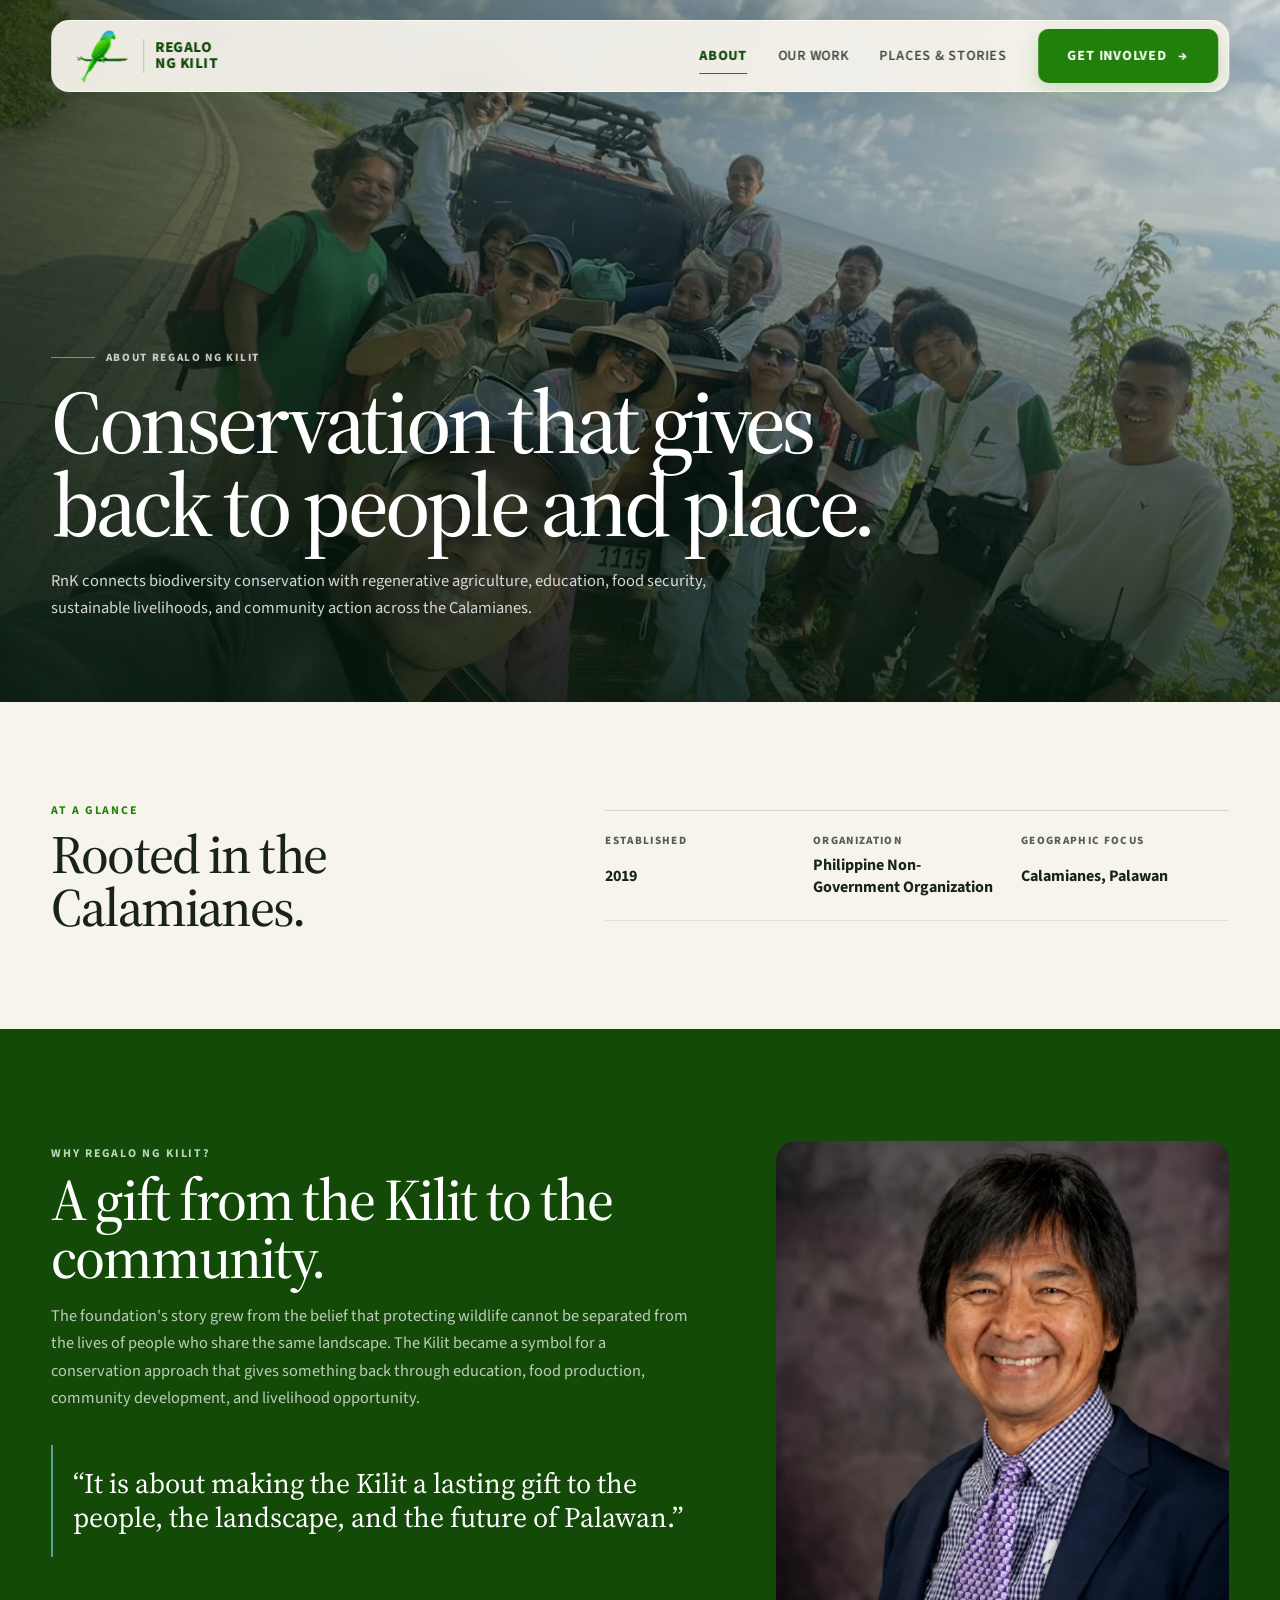
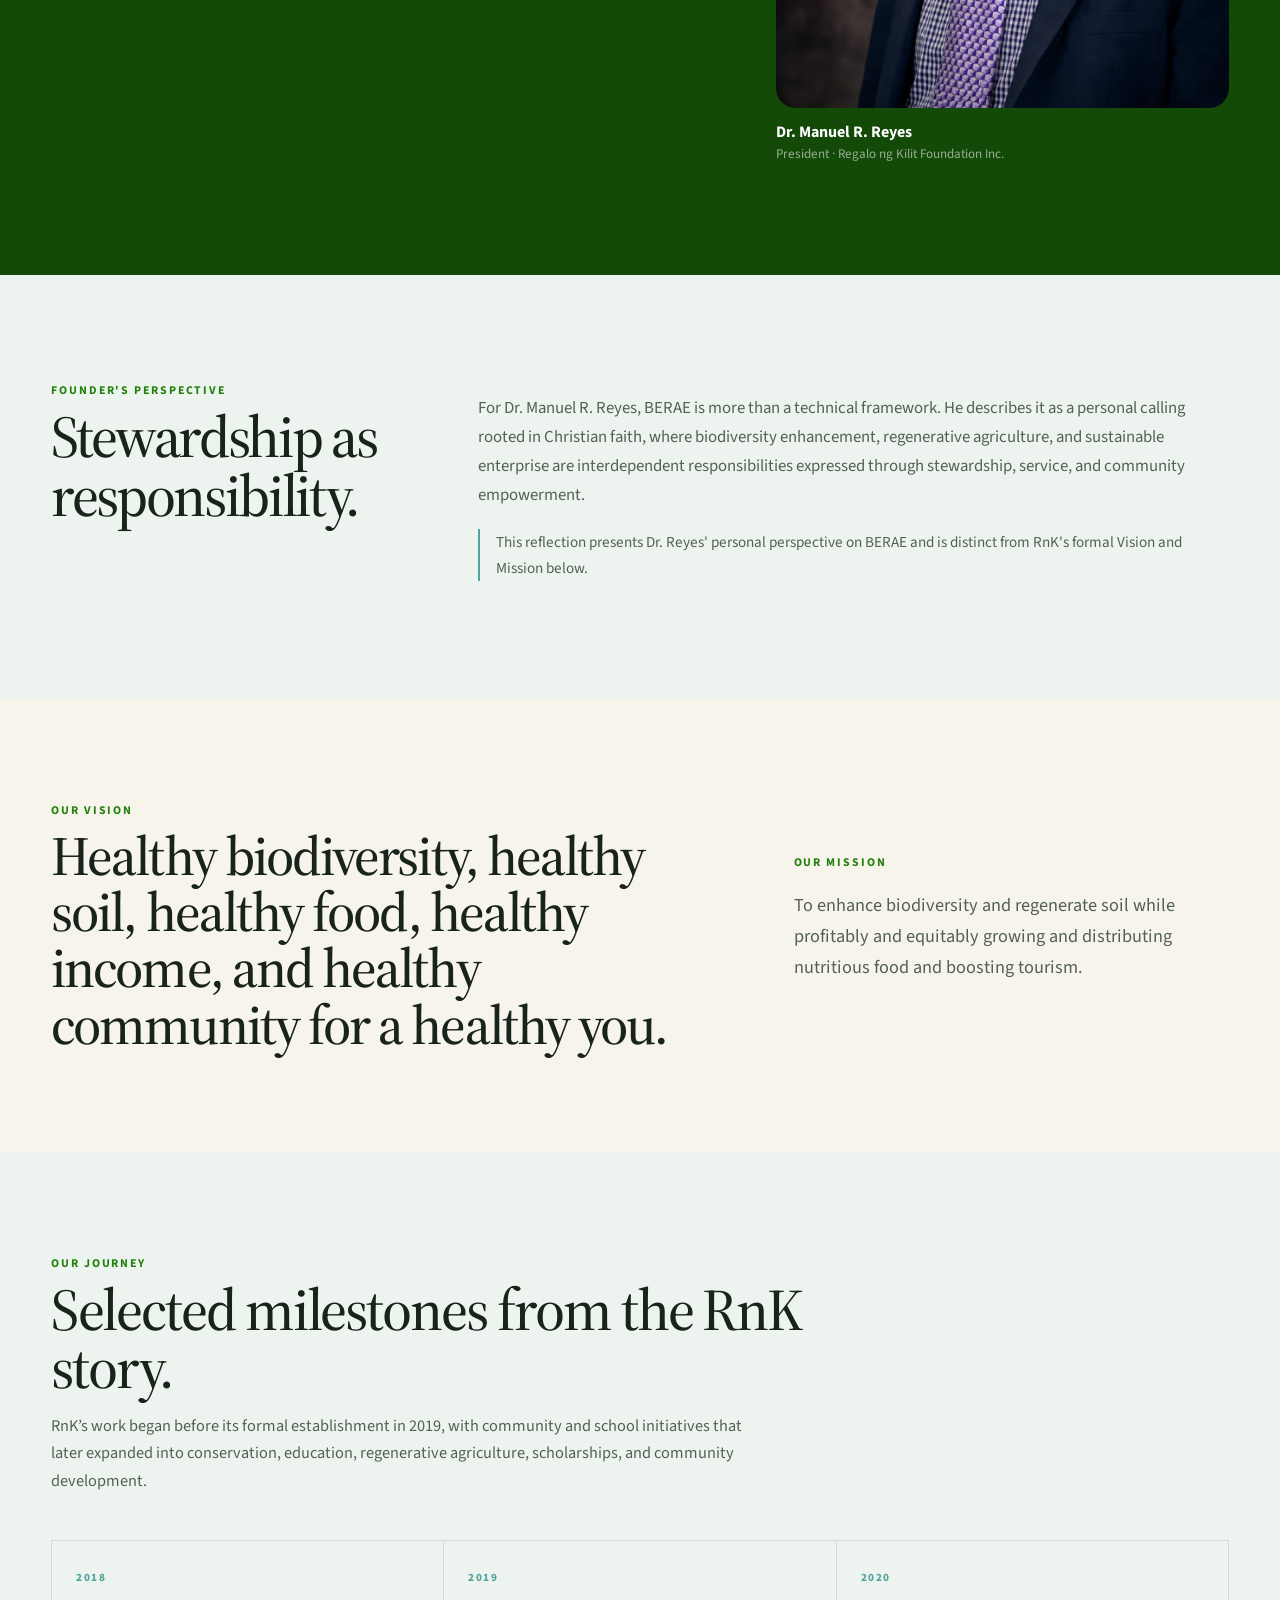
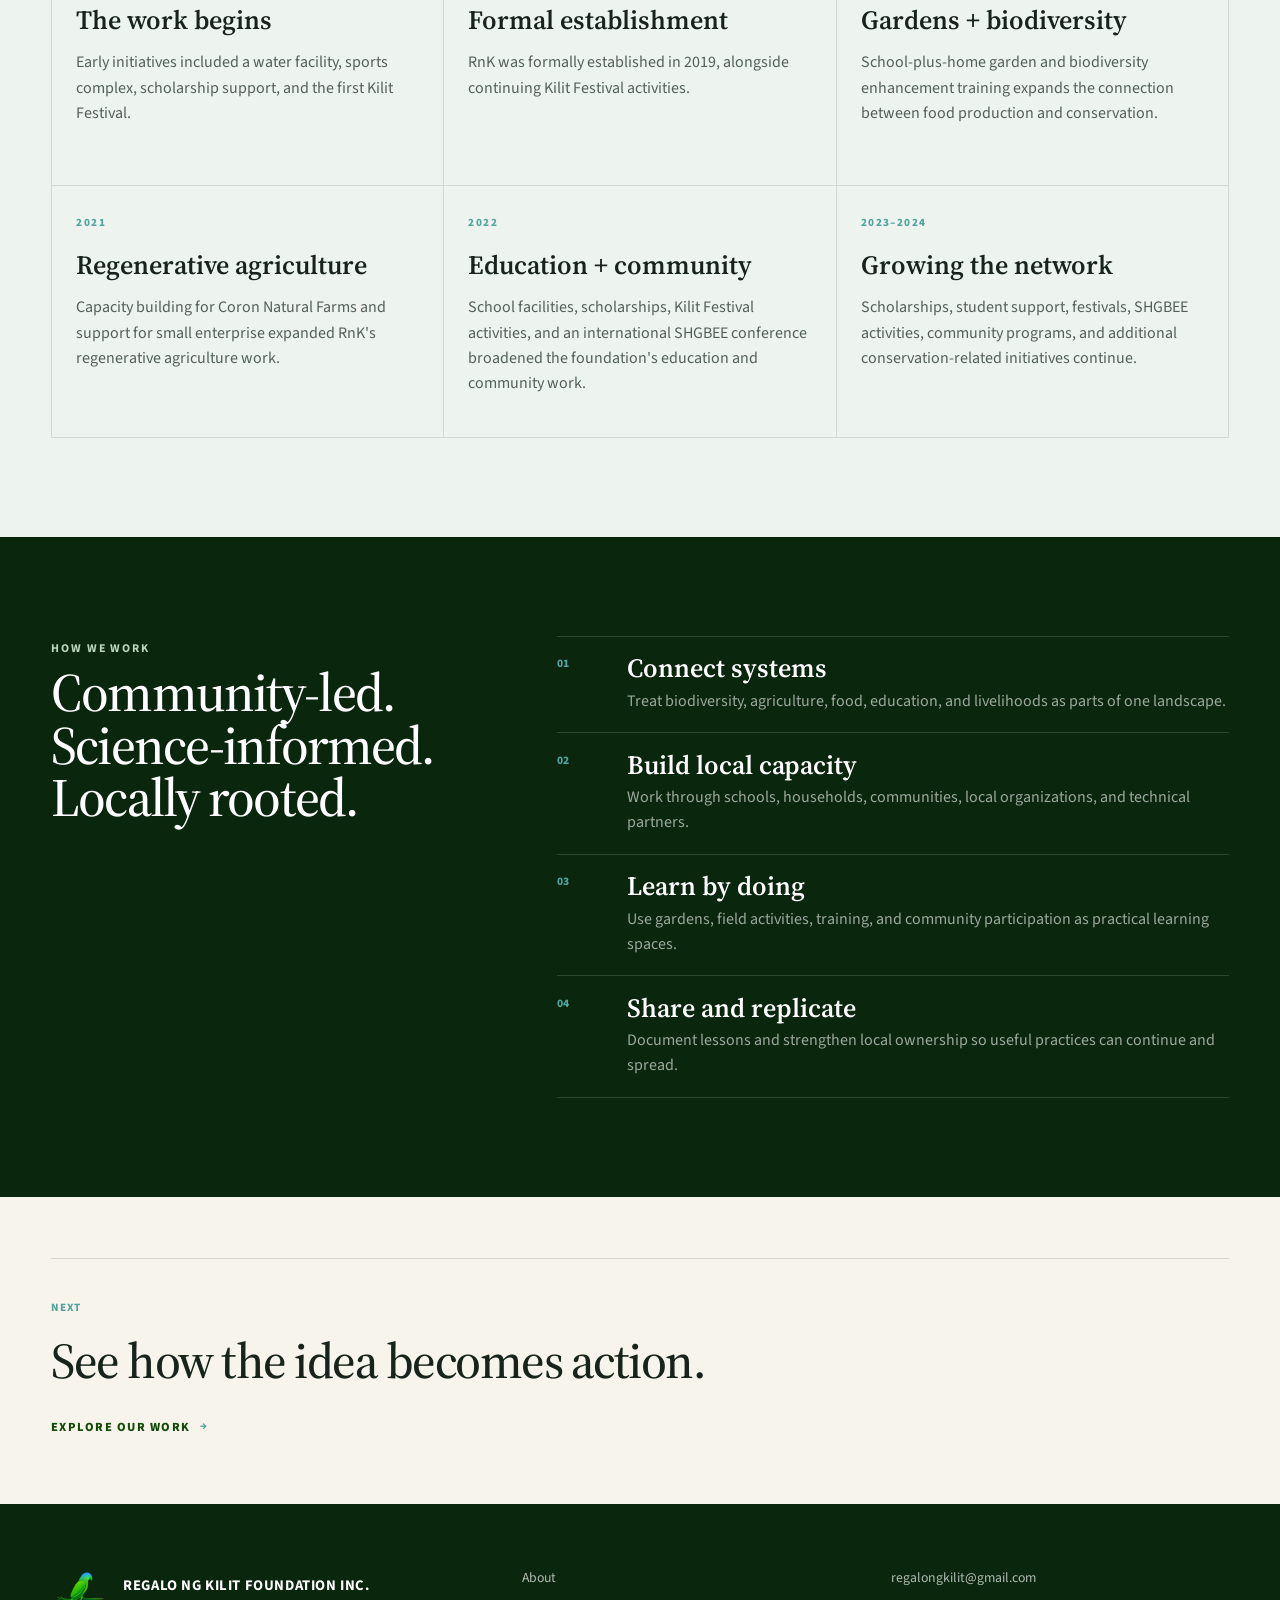
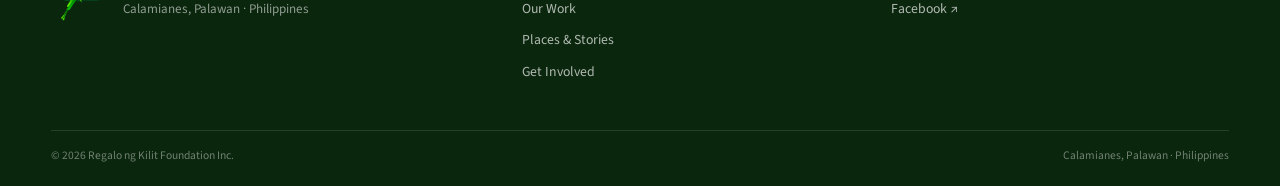
==== commit e6c29fe7: "Add files via upload" ====
--- a/about.html
+++ b/about.html
@@ -76,6 +76,19 @@
       </div>
     </section>
 
+    <section class="page-section page-section-mist founder-berae-reflection">
+      <div class="content-shell founder-reflection-grid">
+        <div data-reveal>
+          <span class="section-kicker">Founder's Perspective</span>
+          <h2>Stewardship as responsibility.</h2>
+        </div>
+        <div data-reveal>
+          <p>For Dr. Manuel R. Reyes, BERAE is more than a technical framework. He describes it as a personal calling rooted in Christian faith, where biodiversity enhancement, regenerative agriculture, and sustainable enterprise are interdependent responsibilities expressed through stewardship, service, and community empowerment.</p>
+          <p class="founder-reflection-note">This reflection presents Dr. Reyes' personal perspective on BERAE and is distinct from RnK's formal Vision and Mission below.</p>
+        </div>
+      </div>
+    </section>
+
     <section class="page-section page-section-light about-vision">
       <div class="content-shell vision-grid">
         <article data-reveal><span class="section-kicker">Our Vision</span><h2>Healthy biodiversity, healthy soil, healthy food, healthy income, and healthy community for a healthy you.</h2></article>
--- a/css/styles.css
+++ b/css/styles.css
@@ -4199,3 +4199,561 @@
 @media (max-width: 900px) {
   .fact-grid-three { grid-template-columns: 1fr; }
 }
+
+/* =========================================================
+   OUR WORK REFINEMENT V1.7
+   - four primary work areas
+   - web-native BERAE explanation
+   - simpler SHGBEE flow
+   - categorized BERAE network
+   ========================================================= */
+
+.work-areas-section {
+  padding-top: clamp(5.5rem, 8vw, 7rem);
+  padding-bottom: clamp(5.5rem, 8vw, 7rem);
+}
+
+.work-areas-heading {
+  max-width: 940px;
+}
+
+.work-area-editorial-grid {
+  display: grid;
+  grid-template-columns: repeat(2, minmax(0, 1fr));
+  border-top: 1px solid var(--border-medium);
+  border-left: 1px solid var(--border-medium);
+}
+
+.work-area-editorial-grid article {
+  display: grid;
+  grid-template-columns: 54px 1fr;
+  gap: 1.15rem;
+  min-height: 240px;
+  padding: clamp(1.5rem, 2.4vw, 2.1rem);
+  border-right: 1px solid var(--border-medium);
+  border-bottom: 1px solid var(--border-medium);
+  background: rgba(255,255,255,.28);
+}
+
+.work-area-number {
+  color: var(--kilit-teal);
+  font-size: .72rem;
+  font-weight: 800;
+  letter-spacing: .12em;
+}
+
+.work-area-editorial-grid h3 {
+  margin: 0 0 .8rem;
+  font-family: var(--font-display);
+  font-size: clamp(1.7rem, 2.2vw, 2.25rem);
+  font-weight: 600;
+  line-height: 1.05;
+  letter-spacing: -.02em;
+}
+
+.work-area-editorial-grid p {
+  max-width: 560px;
+  margin: 0;
+  color: var(--ink-soft);
+  line-height: 1.62;
+}
+
+.work-partnership-note {
+  max-width: 900px;
+  margin: 2rem 0 0;
+  padding-left: 1rem;
+  border-left: 2px solid var(--kilit-teal);
+  color: var(--ink-soft);
+  line-height: 1.65;
+}
+
+.work-partnership-note strong { color: var(--forest-900); }
+
+.berae-web-section {
+  position: relative;
+  overflow: hidden;
+  padding-bottom: 0;
+}
+
+.berae-web-grid {
+  display: grid;
+  grid-template-columns: .82fr 1.18fr;
+  gap: clamp(3rem, 7vw, 7rem);
+  align-items: start;
+  padding-bottom: clamp(4rem, 7vw, 6.5rem);
+}
+
+.berae-web-copy h2 {
+  margin: .55rem 0 1.25rem;
+  font-family: var(--font-display);
+  font-size: clamp(2.8rem, 4.8vw, 5rem);
+  font-weight: 500;
+  line-height: .98;
+  letter-spacing: -.04em;
+}
+
+.berae-web-copy p {
+  max-width: 590px;
+  color: rgba(255,255,255,.7);
+  font-size: 1.02rem;
+  line-height: 1.72;
+}
+
+.berae-web-copy p strong { color: #fff; font-weight: 700; }
+
+.berae-dimensions {
+  border-top: 1px solid rgba(255,255,255,.16);
+}
+
+.berae-dimensions article {
+  display: grid;
+  grid-template-columns: 52px minmax(190px, .8fr) 1fr;
+  gap: 1rem;
+  align-items: start;
+  padding: 1.45rem 0;
+  border-bottom: 1px solid rgba(255,255,255,.16);
+}
+
+.berae-dimensions article > span {
+  color: var(--kilit-teal);
+  font-size: .7rem;
+  font-weight: 800;
+  letter-spacing: .12em;
+}
+
+.berae-dimensions h3 {
+  margin: 0;
+  color: #fff;
+  font-family: var(--font-display);
+  font-size: 1.65rem;
+  font-weight: 600;
+  line-height: 1.08;
+}
+
+.berae-dimensions p {
+  margin: 0;
+  color: rgba(255,255,255,.62);
+  line-height: 1.58;
+}
+
+.berae-landscape-strip {
+  height: clamp(180px, 25vw, 320px);
+  overflow: hidden;
+  border-top: 1px solid rgba(255,255,255,.1);
+}
+
+.berae-landscape-strip img {
+  width: 100%;
+  height: 100%;
+  object-fit: cover;
+  object-position: center 45%;
+  filter: saturate(.9) contrast(.98);
+}
+
+.shgbee-section {
+  padding-top: clamp(5.5rem, 8vw, 7rem);
+  padding-bottom: clamp(5.5rem, 8vw, 7rem);
+}
+
+.shgbee-heading {
+  max-width: 880px;
+  margin-bottom: 2.6rem;
+}
+
+.shgbee-flow {
+  display: grid;
+  grid-template-columns: 1fr auto 1fr auto 1fr;
+  gap: clamp(.75rem, 1.5vw, 1.25rem);
+  align-items: stretch;
+}
+
+.shgbee-flow article {
+  min-height: 210px;
+  padding: 1.5rem;
+  border: 1px solid var(--border-medium);
+  border-radius: 1rem;
+  background: rgba(255,255,255,.5);
+}
+
+.shgbee-flow article > span {
+  color: var(--kilit-teal);
+  font-size: .7rem;
+  font-weight: 800;
+  letter-spacing: .12em;
+  text-transform: uppercase;
+}
+
+.shgbee-flow strong {
+  display: block;
+  margin: 2rem 0 .7rem;
+  font-family: var(--font-display);
+  font-size: 1.9rem;
+  line-height: 1;
+}
+
+.shgbee-flow p {
+  margin: 0;
+  color: var(--ink-soft);
+  line-height: 1.58;
+}
+
+.shgbee-arrow {
+  align-self: center;
+  color: var(--forest-700);
+  font-size: 1.25rem;
+}
+
+.berae-network-section {
+  padding-top: clamp(5rem, 7vw, 6.5rem);
+  padding-bottom: clamp(5rem, 7vw, 6.5rem);
+}
+
+.berae-network-grid {
+  display: grid;
+  grid-template-columns: .78fr 1.22fr;
+  gap: clamp(3rem, 7vw, 7rem);
+  align-items: start;
+}
+
+.berae-network-intro h2 {
+  margin: .55rem 0 1.15rem;
+  font-family: var(--font-display);
+  font-size: clamp(2.8rem, 4.5vw, 4.8rem);
+  font-weight: 500;
+  line-height: .98;
+  letter-spacing: -.04em;
+}
+
+.berae-network-intro p {
+  max-width: 560px;
+  margin: 0;
+  color: var(--ink-soft);
+  line-height: 1.68;
+}
+
+.berae-network-groups {
+  display: grid;
+  grid-template-columns: 1fr 1fr;
+  border-top: 1px solid var(--border-medium);
+  border-left: 1px solid var(--border-medium);
+}
+
+.berae-network-groups article {
+  min-height: 190px;
+  padding: 1.35rem 1.4rem;
+  border-right: 1px solid var(--border-medium);
+  border-bottom: 1px solid var(--border-medium);
+}
+
+.berae-network-groups article > span {
+  display: block;
+  margin-bottom: 1rem;
+  color: var(--kilit-teal);
+  font-size: .7rem;
+  font-weight: 800;
+  letter-spacing: .11em;
+  text-transform: uppercase;
+}
+
+.berae-network-groups ul {
+  margin: 0;
+  padding: 0;
+  list-style: none;
+}
+
+.berae-network-groups li {
+  padding: .45rem 0;
+  color: var(--forest-900);
+  font-weight: 700;
+  line-height: 1.35;
+}
+
+@media (max-width: 980px) {
+  .berae-web-grid,
+  .berae-network-grid {
+    grid-template-columns: 1fr;
+  }
+
+  .berae-dimensions article {
+    grid-template-columns: 44px minmax(180px, .65fr) 1fr;
+  }
+}
+
+@media (max-width: 760px) {
+  .work-area-editorial-grid,
+  .berae-network-groups {
+    grid-template-columns: 1fr;
+  }
+
+  .work-area-editorial-grid article {
+    min-height: 0;
+    grid-template-columns: 42px 1fr;
+  }
+
+  .berae-dimensions article {
+    grid-template-columns: 40px 1fr;
+  }
+
+  .berae-dimensions p {
+    grid-column: 2;
+  }
+
+  .shgbee-flow {
+    grid-template-columns: 1fr;
+  }
+
+  .shgbee-arrow {
+    transform: rotate(90deg);
+    justify-self: center;
+  }
+
+  .berae-network-groups article {
+    min-height: 0;
+  }
+}
+
+/* =========================================================
+   INTERIM CONTENT INTEGRATION V1.9
+   Source-backed stories, BERAE field documentation, and LATCH
+   ========================================================= */
+
+.founder-berae-reflection {
+  padding-top: clamp(5rem, 8vw, 7rem);
+  padding-bottom: clamp(5rem, 8vw, 7rem);
+}
+
+.founder-berae-reflection .content-shell {
+  display: grid;
+  grid-template-columns: minmax(260px, .62fr) minmax(0, 1.38fr);
+  gap: clamp(2.5rem, 7vw, 7rem);
+  align-items: start;
+}
+
+.founder-berae-reflection h2 {
+  margin: .55rem 0 1.1rem;
+  max-width: 780px;
+  font-family: var(--font-display);
+  font-size: clamp(2.7rem, 4.6vw, 4.7rem);
+  font-weight: 500;
+  line-height: .99;
+  letter-spacing: -.04em;
+}
+
+.founder-berae-reflection p {
+  max-width: 760px;
+  color: var(--ink-soft);
+  font-size: 1.05rem;
+  line-height: 1.72;
+}
+
+.founder-reflection-note {
+  margin-top: 1.2rem;
+  padding-left: 1rem;
+  border-left: 2px solid var(--kilit-teal);
+  font-size: .95rem !important;
+}
+
+.berae-landscape-note {
+  grid-column: 1 / -1;
+  display: grid;
+  grid-template-columns: minmax(180px, .34fr) 1fr;
+  gap: 1.4rem;
+  margin-top: .5rem;
+  padding: 1.35rem 0 0;
+  border-top: 1px solid rgba(255,255,255,.18);
+}
+
+.berae-landscape-note span {
+  color: var(--kilit-teal);
+  font-size: .72rem;
+  font-weight: 800;
+  letter-spacing: .12em;
+  text-transform: uppercase;
+}
+
+.berae-landscape-note p {
+  max-width: 920px;
+  margin: 0;
+  color: rgba(255,255,255,.72);
+  line-height: 1.7;
+}
+
+.community-story {
+  padding-top: clamp(5rem, 8vw, 7rem);
+  padding-bottom: clamp(5rem, 8vw, 7rem);
+}
+
+.community-story-grid,
+.field-story-grid {
+  display: grid;
+  grid-template-columns: minmax(270px, .7fr) minmax(0, 1.3fr);
+  gap: clamp(2.5rem, 6vw, 6.5rem);
+  align-items: start;
+}
+
+.community-story-copy h2,
+.field-story-copy h2 {
+  margin: .6rem 0 1.1rem;
+  font-family: var(--font-display);
+  font-size: clamp(2.65rem, 4.5vw, 4.65rem);
+  font-weight: 500;
+  line-height: .98;
+  letter-spacing: -.04em;
+}
+
+.community-story-copy p,
+.field-story-copy p {
+  max-width: 600px;
+  margin: 0 0 1rem;
+  color: var(--ink-soft);
+  font-size: 1.05rem;
+  line-height: 1.7;
+}
+
+.community-story-note {
+  padding-left: 1rem;
+  border-left: 2px solid var(--kilit-teal);
+  font-size: .96rem !important;
+}
+
+.community-story-gallery,
+.field-story-gallery {
+  display: grid;
+  grid-template-columns: repeat(2, minmax(0, 1fr));
+  gap: .8rem;
+}
+
+.community-story-gallery figure,
+.field-story-gallery figure {
+  margin: 0;
+  overflow: hidden;
+  border-radius: 16px;
+  background: rgba(255,255,255,.6);
+  border: 1px solid var(--border-light);
+}
+
+.community-story-gallery .community-story-main,
+.field-story-gallery .field-story-main {
+  grid-row: span 2;
+}
+
+.community-story-gallery img,
+.field-story-gallery img {
+  width: 100%;
+  height: 220px;
+  object-fit: cover;
+}
+
+.community-story-gallery .community-story-main img,
+.field-story-gallery .field-story-main img {
+  height: 100%;
+  min-height: 470px;
+}
+
+.community-story-gallery figcaption,
+.field-story-gallery figcaption {
+  padding: .85rem .95rem 1rem;
+  color: var(--ink-soft);
+  font-size: .86rem;
+  line-height: 1.45;
+}
+
+.community-story-gallery-four .community-story-main {
+  grid-row: auto;
+  grid-column: span 2;
+}
+
+.community-story-gallery-four .community-story-main img {
+  min-height: 360px;
+}
+
+.field-story-section {
+  padding-top: clamp(5rem, 8vw, 7rem);
+  padding-bottom: clamp(5rem, 8vw, 7rem);
+}
+
+.field-story-copy h2,
+.field-story-copy p {
+  color: white;
+}
+
+.field-story-copy p {
+  color: rgba(255,255,255,.7);
+}
+
+.field-story-gallery figure {
+  background: rgba(255,255,255,.06);
+  border-color: rgba(255,255,255,.12);
+}
+
+.field-story-gallery figcaption {
+  color: rgba(255,255,255,.72);
+}
+
+.partner-logo-text {
+  display: flex;
+  flex-direction: column;
+  align-items: center;
+  justify-content: center;
+  gap: .45rem;
+  text-align: center;
+}
+
+.partner-logo-text strong {
+  color: var(--forest-900);
+  font-family: var(--font-display);
+  font-size: 2rem;
+  line-height: 1;
+}
+
+.partner-logo-text span {
+  max-width: 150px;
+  color: var(--ink-soft);
+  font-size: .76rem;
+  font-weight: 700;
+  line-height: 1.3;
+  letter-spacing: .04em;
+  text-transform: uppercase;
+}
+
+@media (max-width: 980px) {
+  .founder-berae-reflection .content-shell,
+  .community-story-grid,
+  .field-story-grid {
+    grid-template-columns: 1fr;
+  }
+
+  .community-story-copy p,
+  .field-story-copy p {
+    max-width: 760px;
+  }
+}
+
+@media (max-width: 720px) {
+  .berae-landscape-note {
+    grid-template-columns: 1fr;
+  }
+
+  .community-story-gallery,
+  .field-story-gallery {
+    grid-template-columns: 1fr;
+  }
+
+  .community-story-gallery .community-story-main,
+  .field-story-gallery .field-story-main,
+  .community-story-gallery-four .community-story-main {
+    grid-row: auto;
+    grid-column: auto;
+  }
+
+  .community-story-gallery img,
+  .field-story-gallery img,
+  .community-story-gallery .community-story-main img,
+  .field-story-gallery .field-story-main img,
+  .community-story-gallery-four .community-story-main img {
+    height: auto;
+    min-height: 0;
+    aspect-ratio: 4 / 3;
+    object-fit: cover;
+  }
+}
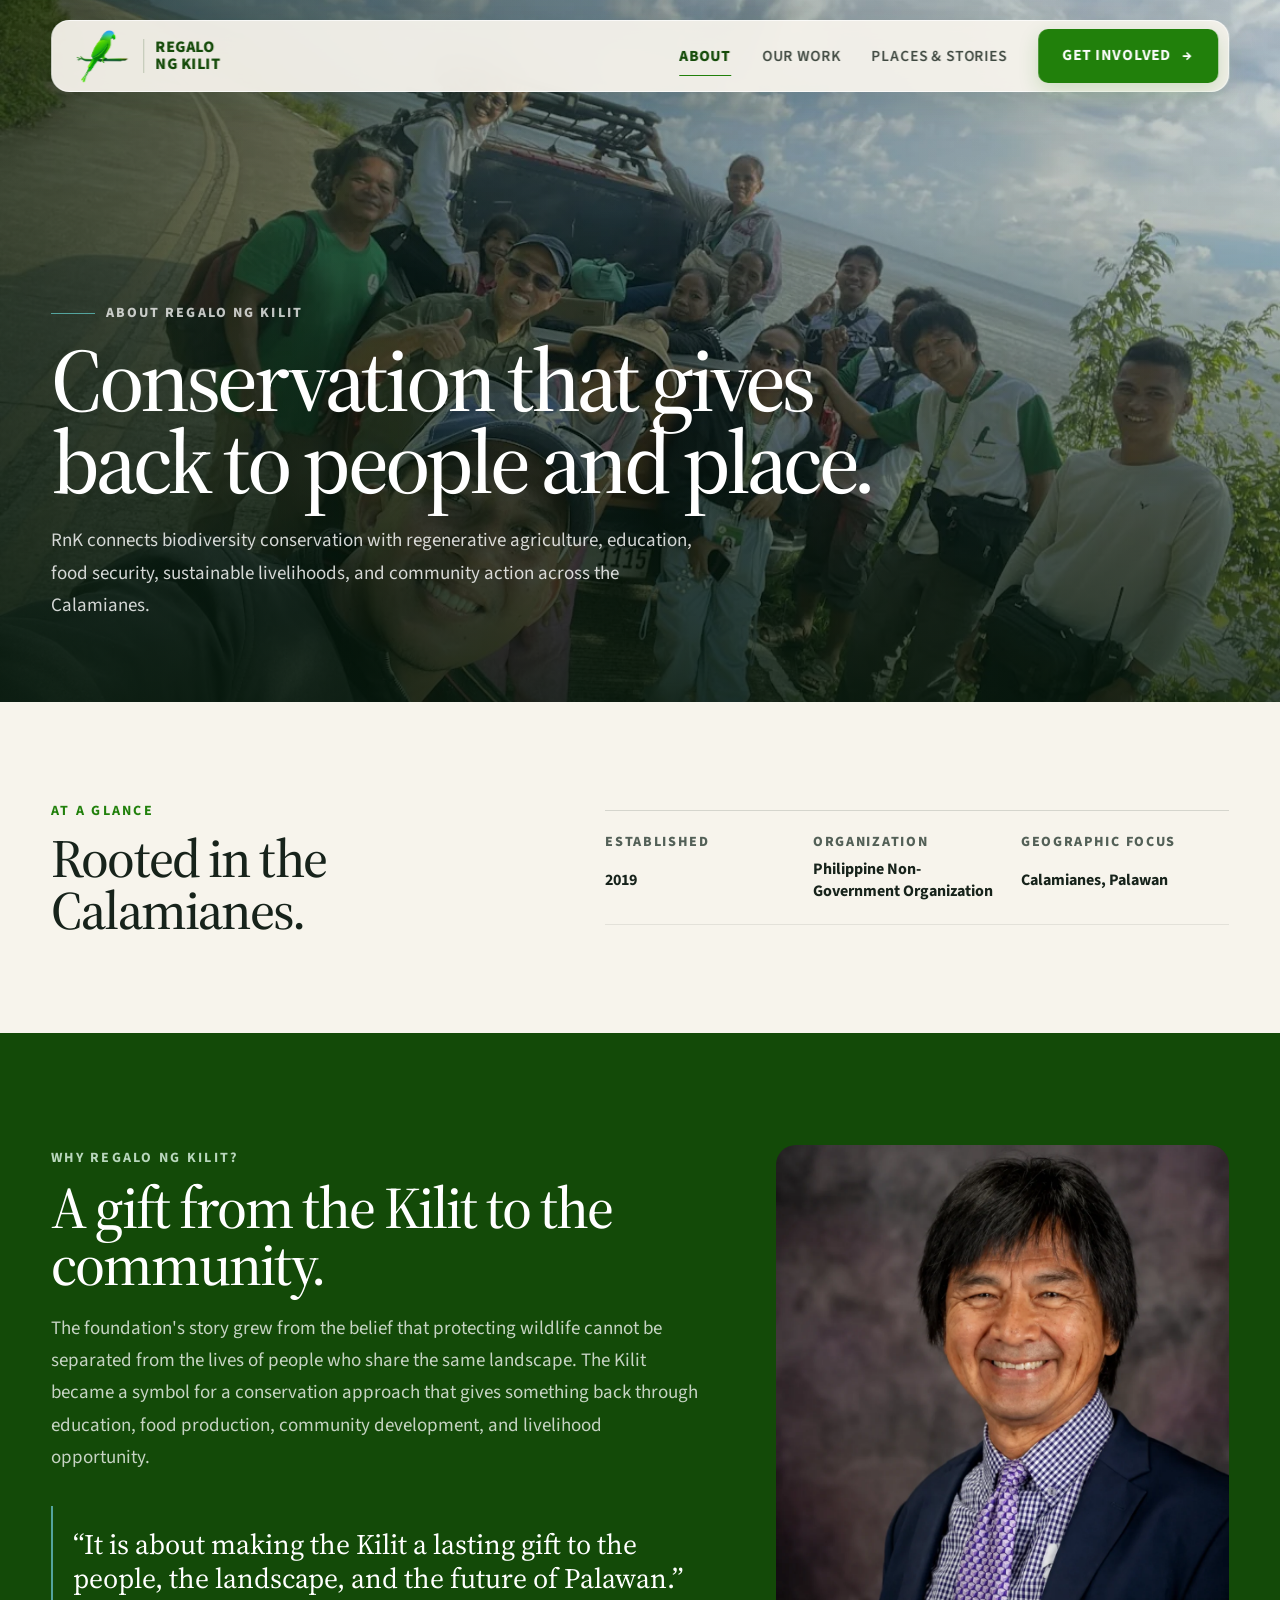
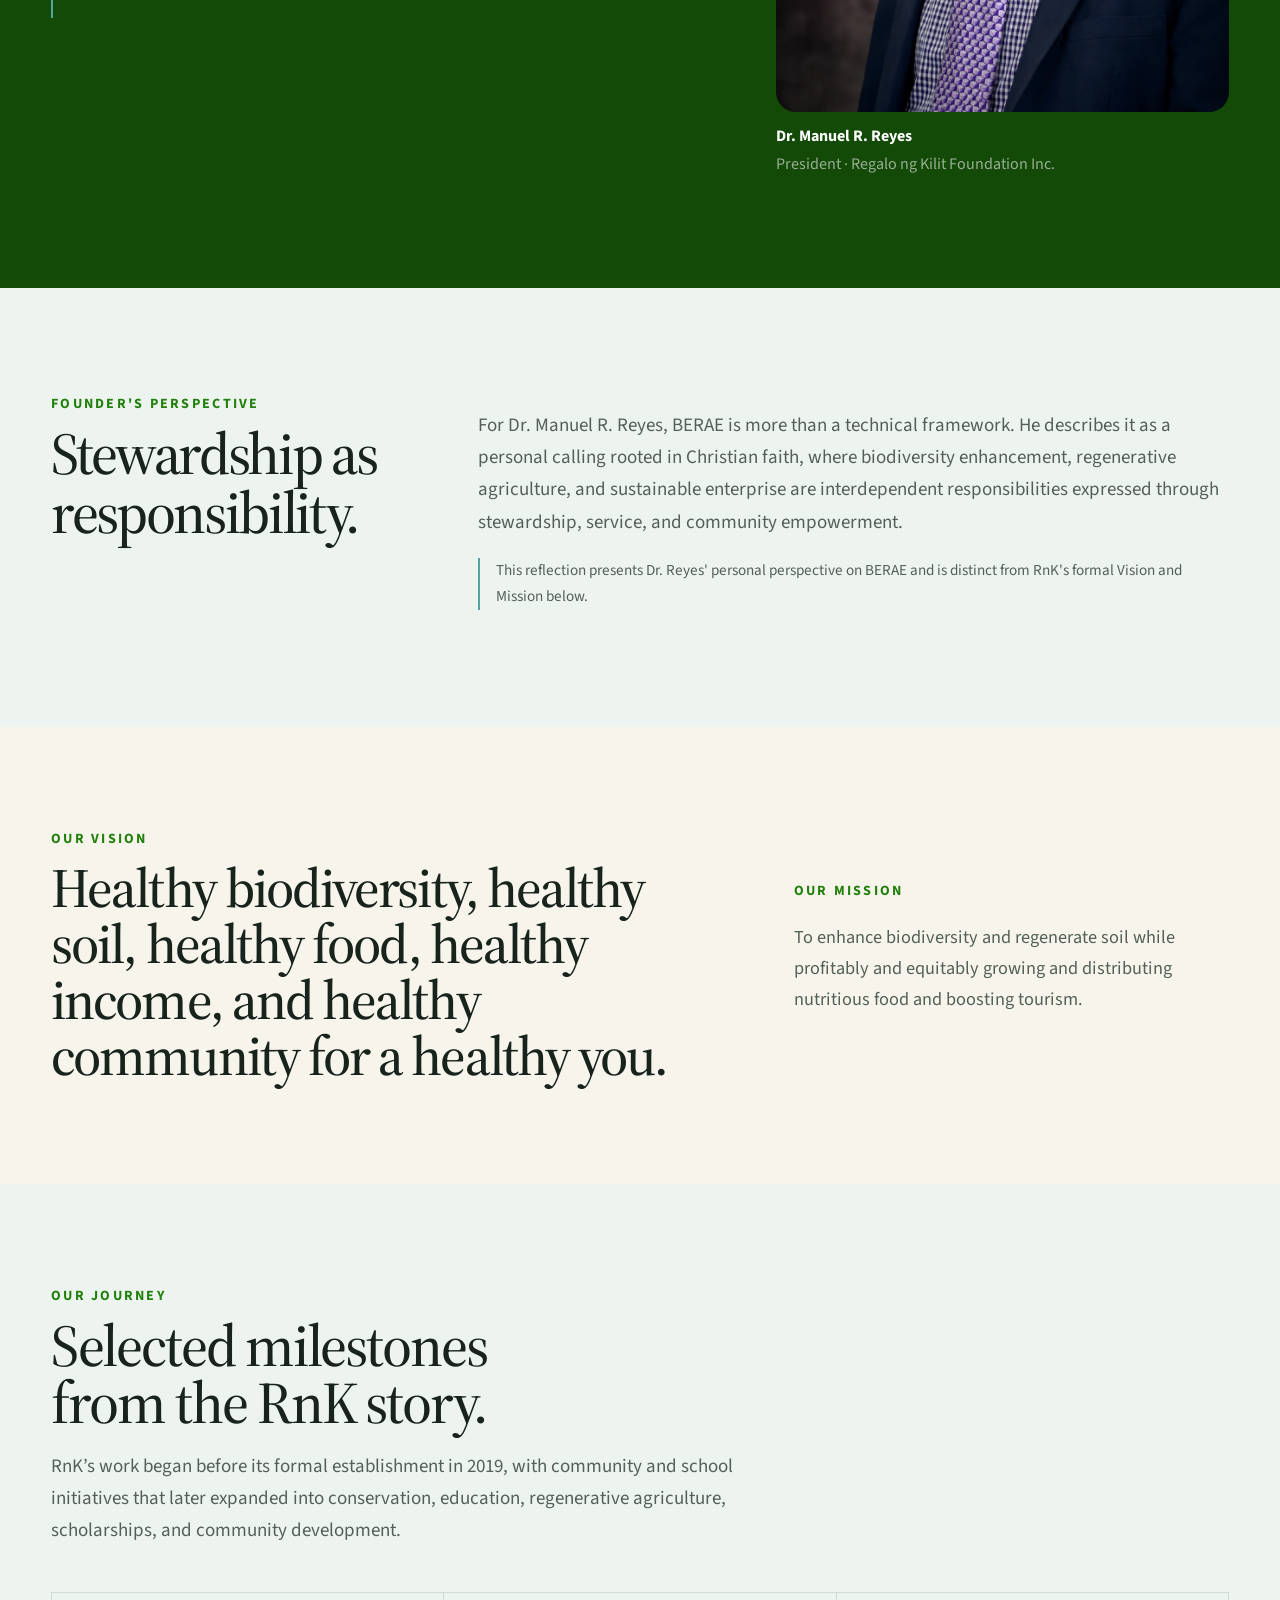
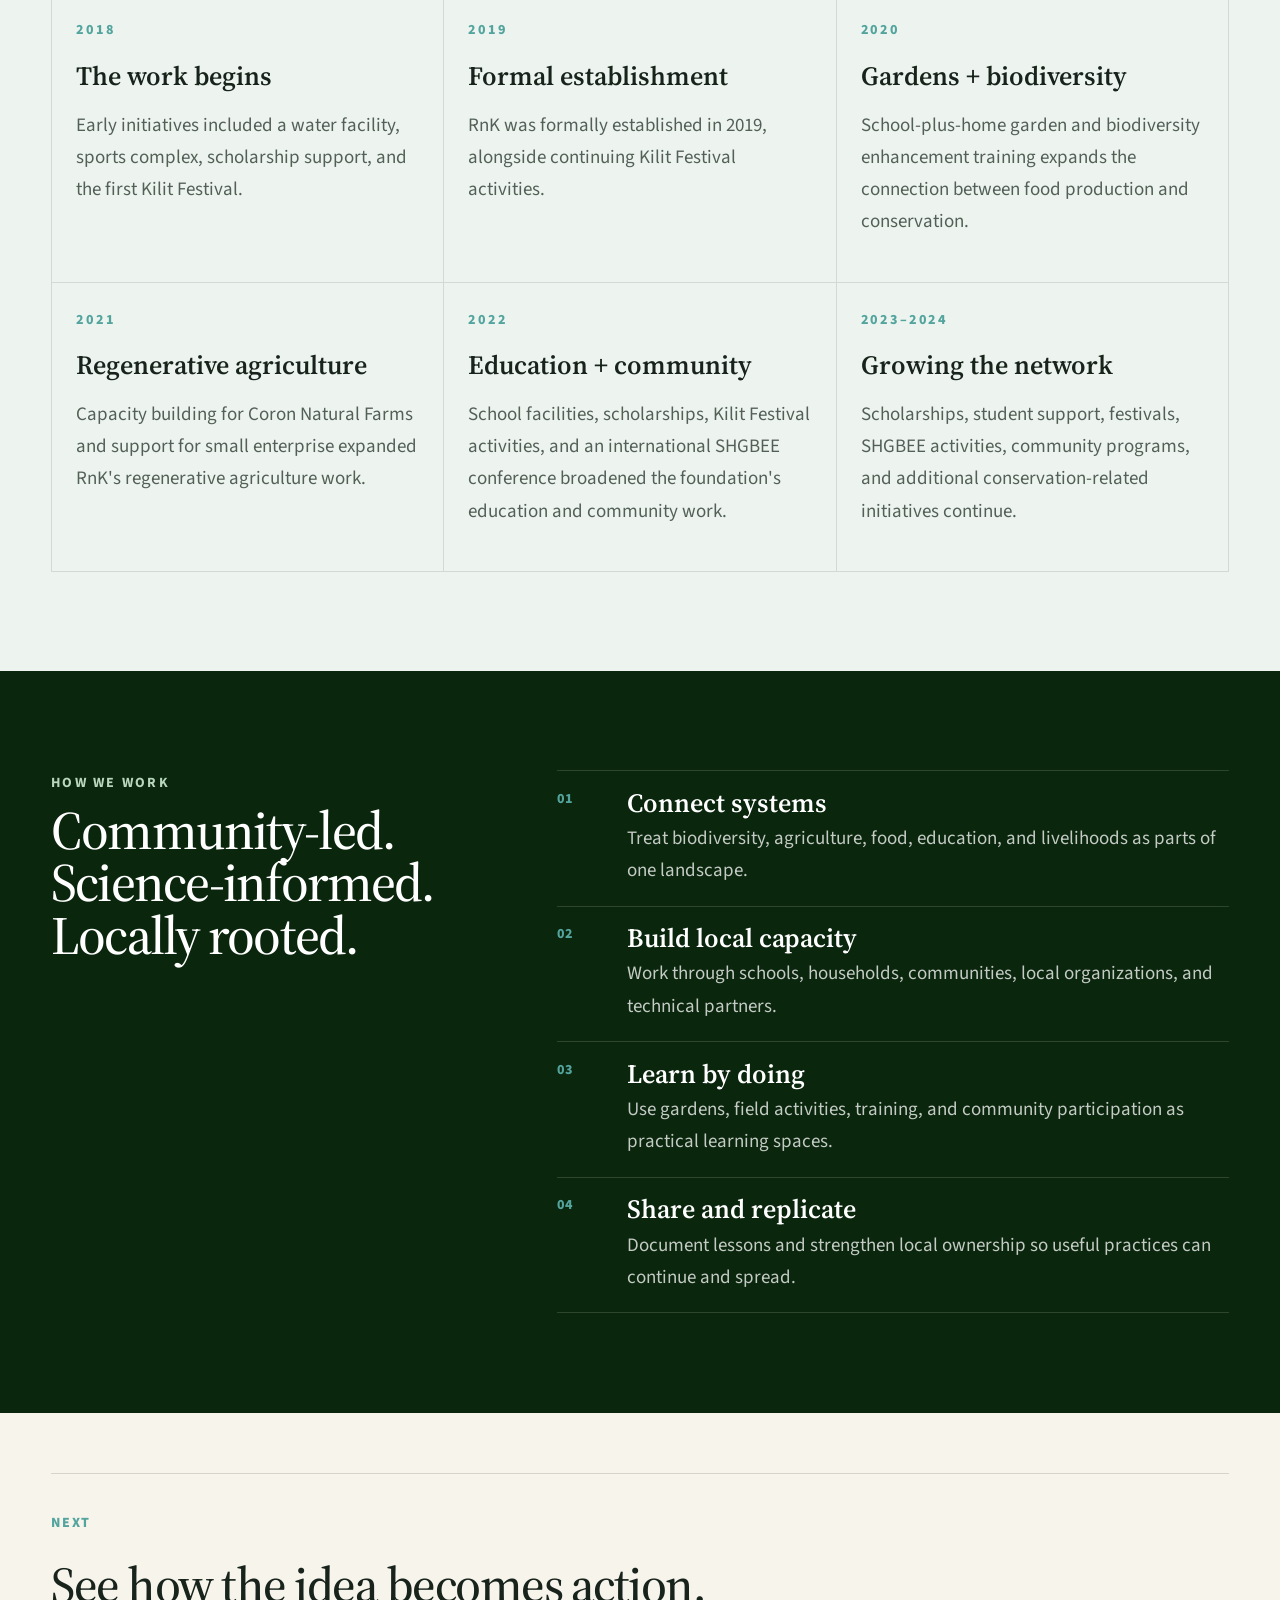
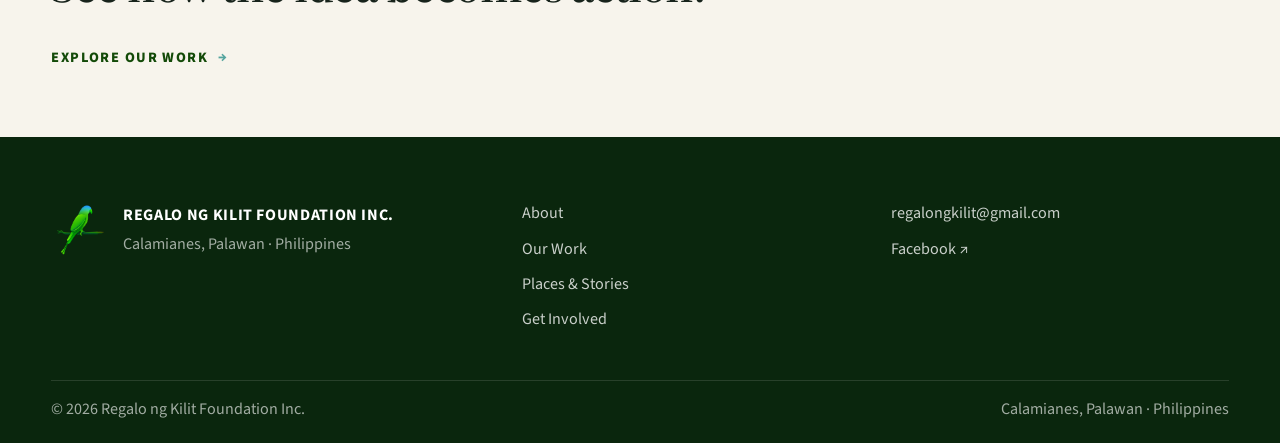
==== commit 454ce527: "Add files via upload" ====
--- a/about.html
+++ b/about.html
@@ -9,7 +9,7 @@
   <link rel="preconnect" href="https://fonts.googleapis.com">
   <link rel="preconnect" href="https://fonts.gstatic.com" crossorigin>
   <link href="https://fonts.googleapis.com/css2?family=Source+Sans+3:wght@400;500;600;700;800&family=Source+Serif+4:opsz,wght@8..60,400;8..60,500;8..60,600;8..60,700&display=swap" rel="stylesheet" />
-  <link rel="stylesheet" href="css/styles.css" />
+  <link rel="stylesheet" href="css/styles-v1-13.css?v=1.13" />
 </head>
 <body class="interior-page about-page">
   <a class="skip-link" href="#main">Skip to content</a>
@@ -134,6 +134,6 @@
     <div class="content-shell footer-bottom"><span>© 2026 Regalo ng Kilit Foundation Inc.</span><span>Calamianes, Palawan · Philippines</span></div>
   </footer>
 
-  <script src="js/main.js"></script>
+  <script src="js/main-v1-13.js?v=1.13"></script>
 </body>
 </html>
--- a/css/styles-v1-13.css
+++ b/css/styles-v1-13.css
@@ -0,0 +1,6292 @@
+/* =========================================================
+   REGALO NG KILIT FOUNDATION INC.
+   WIX STUDIO SYNC V1 — HEADER + LIVING LANDSCAPE HERO
+   ========================================================= */
+
+
+/* ---------------------------------------------------------
+   DESIGN TOKENS
+   --------------------------------------------------------- */
+
+:root {
+
+  /* Brand / nature palette */
+  --forest-950: #0d2f0c;
+  --forest-900: #134a08;
+  --forest-700: #21800b;
+
+  --rnk-green: #38a41f;
+  --kilit-teal: #54a49e;
+
+  /* Neutral palette */
+  --ivory: #f7f4ec;
+  --mist: #edf4ef;
+  --white: #ffffff;
+
+  --ink: #17231b;
+  --ink-soft: #536057;
+
+  /* Borders */
+  --border-light: rgba(23, 35, 27, 0.09);
+  --border-medium: rgba(23, 35, 27, 0.15);
+
+  /* Typography */
+  --font-display:
+    "Source Serif 4",
+    Georgia,
+    serif;
+
+  --font-body:
+    "Source Sans 3",
+    Arial,
+    sans-serif;
+
+  /* Layout */
+  --container-max: 1380px;
+
+  /* Spacing */
+  --space-xs: 0.5rem;
+  --space-sm: 0.75rem;
+  --space-md: 1rem;
+  --space-lg: 1.5rem;
+  --space-xl: 2rem;
+  --space-2xl: 3rem;
+  --space-3xl: 5rem;
+
+  /* Radius */
+  --radius-sm: 10px;
+  --radius-md: 16px;
+  --radius-lg: 18px;
+
+  /* Motion */
+  --ease-standard:
+    cubic-bezier(0.22, 1, 0.36, 1);
+
+  --transition-fast:
+    220ms var(--ease-standard);
+
+  --transition-medium:
+    420ms var(--ease-standard);
+}
+
+
+/* ---------------------------------------------------------
+   RESET / BASE
+   --------------------------------------------------------- */
+
+*,
+*::before,
+*::after {
+  box-sizing: border-box;
+}
+
+html {
+  scroll-behavior: smooth;
+}
+
+body {
+  margin: 0;
+
+  font-family: var(--font-body);
+  color: var(--ink);
+
+  background: var(--ivory);
+
+  -webkit-font-smoothing: antialiased;
+  text-rendering: optimizeLegibility;
+}
+
+body.menu-open {
+  overflow: hidden;
+}
+
+img {
+  display: block;
+  max-width: 100%;
+}
+
+a {
+  color: inherit;
+  text-decoration: none;
+}
+
+button {
+  font: inherit;
+}
+
+a:focus-visible,
+button:focus-visible {
+  outline: 3px solid var(--kilit-teal);
+  outline-offset: 4px;
+}
+
+
+/* =========================================================
+   HEADER
+   ========================================================= */
+
+.site-header {
+  position: fixed;
+
+  top: 20px;
+  left: 50%;
+
+  width: min(94%, var(--container-max));
+
+  z-index: 1000;
+
+  transform: translateX(-50%);
+
+  transition:
+    top var(--transition-medium),
+    width var(--transition-medium);
+}
+
+
+/* ---------------------------------------------------------
+   HEADER SHELL
+   --------------------------------------------------------- */
+
+.header-shell {
+  position: relative;
+
+  min-height: 72px;
+
+  display: flex;
+  align-items: center;
+
+  padding:
+    7px
+    10px
+    7px
+    18px;
+
+  background:
+    rgba(247, 244, 236, 0.94);
+
+  border:
+    1px solid
+    rgba(255, 255, 255, 0.70);
+
+  border-radius:
+    var(--radius-lg);
+
+  box-shadow:
+    0 12px 40px
+    rgba(7, 35, 18, 0.13);
+
+  backdrop-filter:
+    blur(18px);
+
+  -webkit-backdrop-filter:
+    blur(18px);
+
+  transition:
+    min-height var(--transition-medium),
+    padding var(--transition-medium),
+    background var(--transition-medium),
+    box-shadow var(--transition-medium);
+}
+
+
+/* =========================================================
+   BRAND
+   ========================================================= */
+
+.brand {
+  display: flex;
+  align-items: center;
+
+  gap: 0.72rem;
+
+  flex-shrink: 0;
+
+  margin-right: auto;
+}
+
+.brand-symbol {
+  width: auto;
+  height: 55px;
+
+  object-fit: contain;
+
+  transition:
+    height var(--transition-medium),
+    transform var(--transition-medium);
+}
+
+.brand-divider {
+  width: 1px;
+  height: 34px;
+
+  flex-shrink: 0;
+
+  background:
+    rgba(19, 74, 8, 0.22);
+
+  transition:
+    height var(--transition-medium);
+}
+
+.brand-name {
+  display: flex;
+  flex-direction: column;
+
+  white-space: nowrap;
+
+  color: var(--forest-900);
+
+  font-family: var(--font-body);
+
+  font-size: 0.94rem;
+  font-weight: 800;
+
+  line-height: 0.90;
+
+  letter-spacing: 0.035em;
+
+  text-transform: uppercase;
+
+  transition:
+    font-size var(--transition-medium);
+}
+
+.brand-name span:first-child {
+  margin-bottom: 0.14rem;
+}
+
+
+/* =========================================================
+   DESKTOP NAVIGATION
+   ========================================================= */
+
+.desktop-nav {
+  display: flex;
+  align-items: center;
+
+  gap:
+    clamp(
+      1.4rem,
+      2.4vw,
+      2.6rem
+    );
+}
+
+.nav-link {
+  position: relative;
+
+  padding:
+    0.6rem
+    0;
+
+  color:
+    rgba(23, 35, 27, 0.82);
+
+  font-size: 0.88rem;
+  font-weight: 600;
+
+  letter-spacing: 0.055em;
+
+  text-transform: uppercase;
+
+  transition:
+    color var(--transition-fast);
+}
+
+.nav-link::after {
+  content: "";
+
+  position: absolute;
+
+  left: 0;
+  bottom: 2px;
+
+  width: 100%;
+  height: 1px;
+
+  background:
+    var(--forest-700);
+
+  transform:
+    scaleX(0);
+
+  transform-origin:
+    right;
+
+  transition:
+    transform var(--transition-medium);
+}
+
+.nav-link:hover {
+  color:
+    var(--forest-700);
+}
+
+.nav-link:hover::after {
+  transform:
+    scaleX(1);
+
+  transform-origin:
+    left;
+}
+
+
+/* =========================================================
+   HEADER CTA
+   ========================================================= */
+
+.header-cta {
+  width: 180px;
+  height: 54px;
+  min-width: 180px;
+  min-height: 54px;
+
+  display: inline-flex;
+  align-items: center;
+  justify-content: center;
+
+  gap: 0.7rem;
+  padding: 0 1.35rem;
+
+  border-radius: 10px;
+  background: var(--forest-700);
+  color: var(--white);
+
+  font-size: 0.875rem;
+  font-weight: 700;
+  letter-spacing: 0.055em;
+  line-height: 1;
+  text-transform: uppercase;
+  white-space: nowrap;
+
+  box-shadow: 0 7px 20px rgba(33, 128, 11, 0.18);
+
+  transition:
+    background var(--transition-fast),
+    transform var(--transition-fast),
+    box-shadow var(--transition-fast);
+}
+
+.header-cta:hover {
+  background:
+    var(--forest-900);
+
+  transform:
+    translateY(-2px);
+
+  box-shadow:
+    0 11px 26px
+    rgba(19, 74, 8, 0.23);
+}
+
+.header-cta span {
+  transition:
+    transform var(--transition-fast);
+}
+
+.header-cta:hover span {
+  transform:
+    translateX(3px);
+}
+
+
+/* =========================================================
+   HEADER SCROLL BEHAVIOR
+   Current Wix Studio version keeps the floating shell visually stable.
+   ========================================================= */
+
+/* =========================================================
+   MOBILE MENU BUTTON
+   ========================================================= */
+
+.menu-toggle {
+  display: none;
+
+  position: relative;
+
+  width: 48px;
+  height: 48px;
+
+  align-items: center;
+  justify-content: center;
+
+  flex-shrink: 0;
+
+  border: 0;
+
+  border-radius: 11px;
+
+  background:
+    var(--forest-900);
+
+  cursor: pointer;
+}
+
+.menu-toggle span {
+  position: absolute;
+
+  width: 20px;
+  height: 1.5px;
+
+  border-radius: 100px;
+
+  background:
+    var(--white);
+
+  transition:
+    transform var(--transition-medium),
+    top var(--transition-medium);
+}
+
+.menu-toggle span:first-child {
+  top: 20px;
+}
+
+.menu-toggle span:last-child {
+  top: 27px;
+}
+
+.menu-toggle.is-active
+span:first-child {
+  top: 24px;
+
+  transform:
+    rotate(45deg);
+}
+
+.menu-toggle.is-active
+span:last-child {
+  top: 24px;
+
+  transform:
+    rotate(-45deg);
+}
+
+
+/* =========================================================
+   MOBILE NAVIGATION
+   ========================================================= */
+
+.mobile-nav {
+  display: none;
+
+  margin-top: 8px;
+
+  overflow: hidden;
+
+  border:
+    1px solid
+    var(--border-light);
+
+  border-radius:
+    var(--radius-lg);
+
+  background:
+    rgba(247, 244, 236, 0.98);
+
+  box-shadow:
+    0 16px 45px
+    rgba(7, 35, 18, 0.13);
+
+  backdrop-filter:
+    blur(20px);
+
+  -webkit-backdrop-filter:
+    blur(20px);
+
+  opacity: 0;
+
+  transform:
+    translateY(-10px);
+
+  pointer-events: none;
+
+  transition:
+    opacity var(--transition-medium),
+    transform var(--transition-medium);
+}
+
+.mobile-nav.is-open {
+  opacity: 1;
+
+  transform:
+    translateY(0);
+
+  pointer-events: auto;
+}
+
+.mobile-nav-inner {
+  display: flex;
+
+  flex-direction: column;
+
+  padding: 1.1rem;
+}
+
+.mobile-nav-link {
+  display: grid;
+
+  grid-template-columns:
+    2rem 1fr;
+
+  gap: 1rem;
+
+  align-items: center;
+
+  min-height: 62px;
+
+  border-bottom:
+    1px solid
+    var(--border-light);
+
+  font-family:
+    var(--font-display);
+
+  font-size:
+    1.3rem;
+
+  font-weight:
+    600;
+}
+
+.mobile-nav-link span {
+  font-family:
+    var(--font-body);
+
+  font-size:
+    0.7rem;
+
+  font-weight:
+    600;
+
+  color:
+    var(--kilit-teal);
+
+  letter-spacing:
+    0.12em;
+}
+
+.mobile-nav-cta {
+  min-height: 58px;
+
+  margin-top:
+    1rem;
+
+  display: flex;
+
+  align-items: center;
+
+  justify-content:
+    space-between;
+
+  padding:
+    0 1.1rem;
+
+  border-radius:
+    10px;
+
+  background:
+    var(--forest-700);
+
+  color:
+    var(--white);
+
+  font-size:
+    0.85rem;
+
+  font-weight:
+    700;
+
+  letter-spacing:
+    0.07em;
+
+  text-transform:
+    uppercase;
+}
+
+
+/* =========================================================
+   HERO V2
+   ========================================================= */
+
+.hero {
+  position: relative;
+
+  min-height: 100vh;
+  min-height: 100svh;
+  min-height: 100dvh;
+
+  overflow: hidden;
+
+  background:
+    var(--forest-950);
+
+  color:
+    var(--white);
+}
+
+
+/* ---------------------------------------------------------
+   HERO SLIDESHOW
+   --------------------------------------------------------- */
+
+.hero-slideshow {
+  position: absolute;
+  inset: 0;
+  z-index: 0;
+  overflow: hidden;
+  background: var(--forest-950);
+}
+
+.hero-slide {
+  position: absolute;
+  inset: 0;
+  opacity: 0;
+  visibility: hidden;
+  pointer-events: none;
+  transition:
+    opacity 1.5s ease,
+    visibility 0s linear 1.5s;
+}
+
+.hero-slide.is-active {
+  opacity: 1;
+  visibility: visible;
+  transition:
+    opacity 1.5s ease,
+    visibility 0s linear 0s;
+}
+
+.hero-slide img {
+  width: 100%;
+  height: 100%;
+  object-fit: cover;
+  object-position: center center;
+}
+
+/* Keep the Kilit comfortably on the right side of Scene 01. */
+.hero-slide:nth-child(1) img {
+  object-position: 50% 50%;
+}
+
+/* ---------------------------------------------------------
+   HERO OVERLAY
+   --------------------------------------------------------- */
+
+.hero-shade {
+  position: absolute;
+
+  inset: 0;
+  z-index: 1;
+
+  background:
+
+    linear-gradient(
+      90deg,
+      rgba(5, 27, 13, 0.92) 0%,
+      rgba(5, 27, 13, 0.76) 29%,
+      rgba(5, 27, 13, 0.45) 50%,
+      rgba(5, 27, 13, 0.12) 76%,
+      rgba(5, 27, 13, 0.05) 100%
+    ),
+
+    linear-gradient(
+      0deg,
+      rgba(5, 27, 13, 0.45) 0%,
+      rgba(5, 27, 13, 0.05) 50%,
+      rgba(5, 27, 13, 0.12) 100%
+    );
+}
+
+
+/* ---------------------------------------------------------
+   HERO LAYOUT
+   --------------------------------------------------------- */
+
+.hero-inner {
+  position: relative;
+
+  z-index: 2;
+
+  width:
+    min(94%, var(--container-max));
+
+  min-height: 100vh;
+  min-height: 100svh;
+  min-height: 100dvh;
+
+  margin:
+    0 auto;
+
+  display: flex;
+
+  align-items:
+    flex-end;
+
+  justify-content:
+    space-between;
+
+  gap:
+    3rem;
+
+  padding:
+    clamp(8.4rem, 14vh, 10rem)
+    0
+    clamp(2.4rem, 4.5vh, 3.5rem);
+}
+
+
+/* ---------------------------------------------------------
+   HERO COPY
+   --------------------------------------------------------- */
+
+.hero-copy {
+  width: min(900px, 72%);
+}
+
+
+/* Eyebrow */
+
+.hero-eyebrow {
+  display: flex;
+
+  align-items: center;
+
+  gap: 0.75rem;
+
+  margin-bottom:
+    clamp(0.8rem, 1.7vh, 1.25rem);
+
+  color:
+    var(--white);
+
+  font-size:
+    0.72rem;
+
+  font-weight:
+    700;
+
+  letter-spacing:
+    0.16em;
+
+  text-transform:
+    uppercase;
+}
+
+.hero-eyebrow-line {
+  width: 34px;
+  height: 1px;
+
+  background:
+    var(--kilit-teal);
+}
+
+
+/* ---------------------------------------------------------
+   MAIN TAGLINE
+   --------------------------------------------------------- */
+
+.hero-title {
+  margin: 0;
+  max-width: 900px;
+
+  font-family: var(--font-display);
+  font-size: clamp(52px, 5.2vw, 83px);
+  font-weight: 700;
+  line-height: 0.94;
+  letter-spacing: -0.042em;
+}
+
+.hero-title span {
+  display: block;
+}
+
+
+/* ---------------------------------------------------------
+   DESCRIPTION
+   --------------------------------------------------------- */
+
+.hero-description {
+  max-width: 680px;
+
+  margin:
+    clamp(1rem, 2vh, 1.45rem)
+    0
+    0;
+
+  color: var(--white);
+  font-size: 1rem;
+  font-weight: 400;
+  line-height: 1.55;
+}
+
+
+/* =========================================================
+   HERO ACTIONS
+   ========================================================= */
+
+.hero-actions {
+  display: flex;
+
+  align-items: center;
+
+  gap:
+    1.25rem;
+
+  margin-top:
+    clamp(1.25rem, 2.4vh, 1.8rem);
+}
+
+
+/* Primary */
+
+.hero-primary {
+  min-height:
+    50px;
+
+  display:
+    inline-flex;
+
+  align-items:
+    center;
+
+  justify-content:
+    center;
+
+  gap:
+    0.75rem;
+
+  padding:
+    0 1.35rem;
+
+  border-radius:
+    10px;
+
+  background:
+    var(--ivory);
+
+  color:
+    var(--forest-950);
+
+  font-size:
+    0.80rem;
+
+  font-weight:
+    700;
+
+  letter-spacing:
+    0.06em;
+
+  text-transform:
+    uppercase;
+
+  box-shadow:
+    0 10px 30px
+    rgba(0, 0, 0, 0.16);
+
+  transition:
+    transform var(--transition-fast),
+    background var(--transition-fast),
+    box-shadow var(--transition-fast);
+}
+
+.hero-primary:hover {
+  background:
+    var(--white);
+
+  transform:
+    translateY(-2px);
+
+  box-shadow:
+    0 14px 34px
+    rgba(0, 0, 0, 0.22);
+}
+
+.hero-primary span {
+  transition:
+    transform var(--transition-fast);
+}
+
+.hero-primary:hover span {
+  transform:
+    translateX(3px);
+}
+
+
+/* Secondary */
+
+.hero-secondary {
+  position: relative;
+
+  padding:
+    0.65rem
+    0;
+
+  color:
+    var(--white);
+
+  font-size:
+    0.80rem;
+
+  font-weight:
+    700;
+
+  letter-spacing:
+    0.06em;
+
+  text-transform:
+    uppercase;
+}
+
+.hero-secondary::after {
+  content: "";
+
+  position: absolute;
+
+  left: 0;
+  bottom: 4px;
+
+  width: 100%;
+  height: 1px;
+
+  background:
+    rgba(255, 255, 255, 0.58);
+
+  transform-origin:
+    left;
+
+  transition:
+    transform var(--transition-fast),
+    background var(--transition-fast);
+}
+
+.hero-secondary:hover::after {
+  background:
+    var(--kilit-teal);
+
+  transform:
+    scaleX(0.72);
+}
+
+
+/* =========================================================
+   LOCATION MARKER
+   ========================================================= */
+
+.hero-location {
+  display: flex;
+
+  align-items:
+    center;
+
+  gap:
+    0.75rem;
+
+  flex-shrink:
+    0;
+
+  margin-bottom:
+    0.25rem;
+
+  color:
+    var(--white);
+}
+
+.hero-location-marker {
+  width:
+    8px;
+
+  height:
+    8px;
+
+  border-radius:
+    50%;
+
+  background:
+    var(--kilit-teal);
+
+  box-shadow:
+    0 0 0 6px
+    rgba(84, 164, 158, 0.13);
+}
+
+.hero-location div {
+  display:
+    flex;
+
+  flex-direction:
+    column;
+}
+
+.hero-location strong {
+  font-size:
+    0.76rem;
+
+  font-weight:
+    700;
+
+  letter-spacing:
+    0.08em;
+
+  text-transform:
+    uppercase;
+}
+
+.hero-location small {
+  margin-top:
+    0.2rem;
+
+  color:
+    #b7bdb8;
+
+  font-size:
+    0.72rem;
+}
+
+
+/* =========================================================
+   NEXT SECTION PLACEHOLDER
+   ========================================================= */
+
+.next-preview {
+  min-height:
+    60vh;
+
+  display:
+    grid;
+
+  place-items:
+    center;
+
+  padding:
+    7rem
+    1.5rem;
+
+  background:
+    var(--ivory);
+}
+
+.next-preview-inner {
+  width:
+    min(720px, 100%);
+
+  text-align:
+    center;
+}
+
+.section-kicker {
+  color:
+    var(--forest-700);
+
+  font-size:
+    0.74rem;
+
+  font-weight:
+    700;
+
+  letter-spacing:
+    0.16em;
+
+  text-transform:
+    uppercase;
+}
+
+.next-preview h2 {
+  margin:
+    1rem
+    0
+    1.2rem;
+
+  font-family:
+    var(--font-display);
+
+  font-size:
+    clamp(
+      2.7rem,
+      5vw,
+      4.8rem
+    );
+
+  font-weight:
+    600;
+
+  line-height:
+    1;
+
+  letter-spacing:
+    -0.035em;
+}
+
+.next-preview p {
+  max-width:
+    570px;
+
+  margin:
+    0 auto;
+
+  color:
+    var(--ink-soft);
+
+  line-height:
+    1.65;
+}
+
+
+/* =========================================================
+   TABLET / MOBILE
+   ========================================================= */
+
+@media (max-width: 900px) {
+
+  .site-header {
+    top:
+      14px;
+
+    width:
+      calc(100% - 28px);
+  }
+
+  .header-shell {
+    min-height:
+      66px;
+
+    padding:
+      6px
+      8px
+      6px
+      13px;
+  }
+
+  .brand {
+    gap:
+      0.62rem;
+  }
+
+  .brand-symbol {
+    height:
+      49px;
+  }
+
+  .brand-divider {
+    height:
+      30px;
+  }
+
+  .brand-name {
+    font-size:
+      0.82rem;
+  }
+
+  .desktop-nav {
+    display:
+      none;
+  }
+
+  .menu-toggle {
+    display:
+      inline-flex;
+  }
+
+  .mobile-nav {
+    display:
+      block;
+  }
+
+  .site-header.is-scrolled {
+    top:
+      8px;
+
+    width:
+      calc(100% - 20px);
+  }
+
+  .site-header.is-scrolled
+  .brand-symbol {
+    height:
+      44px;
+  }
+
+  .site-header.is-scrolled
+  .brand-divider {
+    height:
+      27px;
+  }
+
+  .site-header.is-scrolled
+  .brand-name {
+    font-size:
+      0.76rem;
+  }
+
+
+  /* -----------------------------------------------
+     HERO TABLET
+     ----------------------------------------------- */
+
+  .hero-slide img {
+    object-position:
+      58% center;
+  }
+
+  .hero-slide:nth-child(1) img {
+    object-position: 68% center;
+  }
+
+  .hero-shade {
+    background:
+
+      linear-gradient(
+        180deg,
+        rgba(5, 27, 13, 0.08) 0%,
+        rgba(5, 27, 13, 0.17) 26%,
+        rgba(5, 27, 13, 0.52) 57%,
+        rgba(5, 27, 13, 0.88) 82%,
+        rgba(5, 27, 13, 0.97) 100%
+      );
+  }
+
+  .hero-inner {
+    width:
+      calc(100% - 48px);
+
+    align-items:
+      flex-end;
+
+    padding:
+      7.5rem
+      0
+      2.4rem;
+  }
+
+  .hero-copy {
+    width:
+      min(680px, 100%);
+  }
+
+  /*
+     Important:
+     Remove the forced four-line desktop structure.
+     The complete tagline can now wrap naturally.
+  */
+
+  .hero-title span {
+    display:
+      inline;
+  }
+
+  .hero-title span::after {
+    content:
+      " ";
+  }
+
+  .hero-title {
+    max-width:
+      670px;
+
+    font-size:
+      clamp(
+        2.9rem,
+        7.4vw,
+        4.3rem
+      );
+
+    line-height:
+      0.98;
+  }
+
+  .hero-description {
+    max-width:
+      620px;
+
+    margin-top:
+      1.15rem;
+
+    font-size:
+      0.95rem;
+
+    line-height:
+      1.52;
+  }
+
+  .hero-actions {
+    margin-top:
+      1.4rem;
+  }
+
+  .hero-location {
+    display:
+      none;
+  }
+
+}
+
+
+/* =========================================================
+   MOBILE
+   ========================================================= */
+
+@media (max-width: 600px) {
+
+  .hero-slide img {
+    object-position:
+      59% center;
+  }
+
+  .hero-slide:nth-child(1) img {
+    object-position: 70% center;
+  }
+
+  .hero-inner {
+    width:
+      calc(100% - 40px);
+
+    padding:
+      7.1rem
+      0
+      1.7rem;
+  }
+
+  .hero-eyebrow {
+    gap:
+      0;
+
+    margin-bottom:
+      0.75rem;
+
+    font-size:
+      0.62rem;
+
+    letter-spacing:
+      0.13em;
+  }
+
+  .hero-eyebrow-line {
+    display:
+      none;
+  }
+
+  .hero-title {
+    max-width:
+      100%;
+
+    font-size:
+      clamp(
+        2.6rem,
+        10.3vw,
+        3.35rem
+      );
+
+    line-height:
+      0.98;
+
+    letter-spacing:
+      -0.038em;
+  }
+
+  .hero-description {
+    margin-top:
+      1rem;
+
+    font-size:
+      0.90rem;
+
+    line-height:
+      1.48;
+  }
+
+  .hero-actions {
+    flex-direction:
+      row;
+
+    flex-wrap:
+      wrap;
+
+    align-items:
+      center;
+
+    gap:
+      0.95rem;
+
+    margin-top:
+      1.25rem;
+  }
+
+  .hero-primary {
+    min-height:
+      48px;
+
+    padding:
+      0 1.2rem;
+
+    font-size:
+      0.76rem;
+  }
+
+  .hero-secondary {
+    font-size:
+      0.76rem;
+  }
+
+}
+
+
+/* =========================================================
+   SMALL MOBILE
+   ========================================================= */
+
+@media (max-width: 480px) {
+
+  .header-shell {
+    border-radius:
+      16px;
+  }
+
+  .mobile-nav {
+    border-radius:
+      16px;
+  }
+
+  .brand {
+    gap:
+      0.48rem;
+  }
+
+  .brand-symbol {
+    height:
+      43px;
+  }
+
+  .brand-divider {
+    height:
+      26px;
+  }
+
+  .brand-name {
+    font-size:
+      0.70rem;
+
+    letter-spacing:
+      0.02em;
+  }
+
+  .menu-toggle {
+    width:
+      46px;
+
+    height:
+      46px;
+  }
+
+  .hero-inner {
+    width:
+      calc(100% - 34px);
+
+    padding-top:
+      6.8rem;
+
+    padding-bottom:
+      1.45rem;
+  }
+
+  .hero-title {
+    font-size:
+      clamp(
+        2.45rem,
+        10.8vw,
+        3rem
+      );
+  }
+
+  .hero-description {
+    font-size:
+      0.87rem;
+  }
+
+  .hero-actions {
+    margin-top:
+      1.1rem;
+  }
+
+}
+
+
+/* =========================================================
+   SHORT DESKTOP / LAPTOP SCREENS
+   ========================================================= */
+
+@media
+(min-width: 901px)
+and (max-height: 820px) {
+
+  .hero-inner {
+    padding-top:
+      7.5rem;
+
+    padding-bottom:
+      1.8rem;
+  }
+
+  .hero-eyebrow {
+    margin-bottom:
+      0.75rem;
+  }
+
+  .hero-title {
+    font-size:
+      clamp(
+        3rem,
+        4.3vw,
+        4.55rem
+      );
+
+    line-height:
+      0.93;
+  }
+
+  .hero-description {
+    max-width:
+      610px;
+
+    margin-top:
+      0.95rem;
+
+    font-size:
+      0.91rem;
+
+    line-height:
+      1.48;
+  }
+
+  .hero-actions {
+    margin-top:
+      1.05rem;
+  }
+
+  .hero-primary {
+    min-height:
+      46px;
+  }
+
+}
+
+
+/* =========================================================
+   SHORT MOBILE SCREENS
+   ========================================================= */
+
+@media
+(max-width: 600px)
+and (max-height: 780px) {
+
+  .hero-inner {
+    padding-top:
+      6.4rem;
+
+    padding-bottom:
+      1.15rem;
+  }
+
+  .hero-eyebrow {
+    margin-bottom:
+      0.55rem;
+  }
+
+  .hero-title {
+    font-size:
+      clamp(
+        2.15rem,
+        9.5vw,
+        2.75rem
+      );
+
+    line-height:
+      0.96;
+  }
+
+  .hero-description {
+    margin-top:
+      0.7rem;
+
+    font-size:
+      0.82rem;
+
+    line-height:
+      1.42;
+  }
+
+  .hero-actions {
+    margin-top:
+      0.85rem;
+  }
+
+  .hero-primary {
+    min-height:
+      44px;
+  }
+
+}
+
+
+/* =========================================================
+   VERY SMALL MOBILE
+   ========================================================= */
+
+@media (max-width: 360px) {
+
+  .brand-symbol {
+    height:
+      39px;
+  }
+
+  .brand-divider {
+    height:
+      24px;
+  }
+
+  .brand-name {
+    font-size:
+      0.64rem;
+  }
+
+  .hero-inner {
+    width:
+      calc(100% - 30px);
+  }
+
+  .hero-title {
+    font-size:
+      2.3rem;
+  }
+
+  .hero-description {
+    font-size:
+      0.82rem;
+  }
+
+}
+
+
+/* =========================================================
+   REDUCED MOTION
+   ========================================================= */
+
+@media
+(prefers-reduced-motion: reduce) {
+
+  .hero-slide {
+    transition: none !important;
+  }
+
+
+  *,
+  *::before,
+  *::after {
+    scroll-behavior:
+      auto !important;
+
+    transition-duration:
+      0.01ms !important;
+
+    animation-duration:
+      0.01ms !important;
+
+    animation-iteration-count:
+      1 !important;
+  }
+
+}
+/* =========================================================
+   HOMEPAGE V2 — VERIFIED / STAFF-SUPPLIED CONTENT SECTIONS
+   Header + Hero styles above remain unchanged from Wix Sync V1.
+   ========================================================= */
+
+:root {
+  --rnk-official: #087830;
+  --rnk-official-dark: #045a24;
+  --leaf-pale: #eaf2df;
+  --sand: #e8dfce;
+  --warm-white: #fbfaf6;
+  --night-green: #082d1c;
+}
+
+.content-shell {
+  width: min(92%, var(--container-max));
+  margin: 0 auto;
+}
+
+.section-kicker-light {
+  color: #b9d7bd;
+}
+
+.section-lead {
+  color: var(--ink-soft);
+  font-size: clamp(1.02rem, 1.4vw, 1.2rem);
+  line-height: 1.72;
+}
+
+/* Accessibility utility */
+.sr-only {
+  position: absolute !important;
+  width: 1px !important;
+  height: 1px !important;
+  padding: 0 !important;
+  margin: -1px !important;
+  overflow: hidden !important;
+  clip: rect(0, 0, 0, 0) !important;
+  white-space: nowrap !important;
+  border: 0 !important;
+}
+
+/* ---------------------------------------------------------
+   ORIGIN / WHY KILIT
+   --------------------------------------------------------- */
+.origin-section {
+  position: relative;
+  overflow: hidden;
+  padding: clamp(6rem, 10vw, 9rem) 0;
+  background:
+    radial-gradient(circle at 88% 20%, rgba(8, 120, 48, 0.08), transparent 30%),
+    var(--ivory);
+}
+
+.origin-grid {
+  display: grid;
+  grid-template-columns: minmax(0, 1.06fr) minmax(340px, 0.94fr);
+  gap: clamp(3.5rem, 7vw, 8rem);
+  align-items: center;
+}
+
+.origin-copy h2,
+.work-heading h2,
+.biodiversity-heading h2,
+.stories-heading h2,
+.partners-copy h2,
+.involved-inner h2 {
+  margin: 1rem 0 1.45rem;
+  font-family: var(--font-display);
+  font-weight: 600;
+  letter-spacing: -0.045em;
+}
+
+.origin-copy h2 {
+  max-width: 760px;
+  font-size: clamp(3.25rem, 6vw, 6.2rem);
+  line-height: 0.92;
+}
+
+.founder-quote {
+  max-width: 720px;
+  margin: clamp(2rem, 4vw, 3.5rem) 0 0;
+  padding: 1.45rem 0 1.45rem 1.55rem;
+  border-left: 2px solid var(--rnk-official);
+  color: var(--forest-950);
+  font-family: var(--font-display);
+  font-size: clamp(1.45rem, 2.3vw, 2.05rem);
+  font-style: italic;
+  line-height: 1.35;
+}
+
+.origin-note {
+  display: grid;
+  gap: 0.2rem;
+  margin-top: 2.1rem;
+  color: var(--ink-soft);
+}
+
+.origin-note span {
+  color: var(--rnk-official);
+  font-size: 0.72rem;
+  font-weight: 800;
+  letter-spacing: 0.14em;
+  text-transform: uppercase;
+}
+
+.origin-note strong {
+  font-weight: 600;
+}
+
+.origin-visual {
+  position: relative;
+  min-height: 640px;
+}
+
+.founder-photo-wrap {
+  position: absolute;
+  top: 0;
+  right: 0;
+  width: min(84%, 520px);
+  overflow: hidden;
+  border-radius: 30px;
+  background: #d8decf;
+  box-shadow: 0 30px 80px rgba(19, 74, 8, 0.16);
+}
+
+.founder-photo {
+  width: 100%;
+  aspect-ratio: 4 / 5;
+  object-fit: cover;
+  object-position: center top;
+}
+
+.founder-caption {
+  position: absolute;
+  left: 0;
+  right: 0;
+  bottom: 0;
+  display: flex;
+  flex-direction: column;
+  gap: 0.16rem;
+  padding: 1.4rem 1.5rem;
+  color: white;
+  background: linear-gradient(180deg, transparent, rgba(5, 31, 18, 0.86));
+}
+
+.founder-caption strong {
+  font-family: var(--font-display);
+  font-size: 1.15rem;
+}
+
+.founder-caption span {
+  font-size: 0.76rem;
+  letter-spacing: 0.04em;
+}
+
+
+/* ---------------------------------------------------------
+   WORK / BERAE
+   --------------------------------------------------------- */
+.work-section {
+  padding: clamp(6rem, 10vw, 9rem) 0;
+  color: white;
+  background:
+    radial-gradient(circle at 85% 12%, rgba(84, 164, 158, 0.20), transparent 28%),
+    linear-gradient(135deg, #092d1b 0%, #064a26 58%, #087830 120%);
+}
+
+.work-heading,
+.biodiversity-heading,
+.stories-heading {
+  display: grid;
+  grid-template-columns: minmax(0, 1.25fr) minmax(300px, 0.75fr);
+  gap: clamp(2rem, 6vw, 7rem);
+  align-items: end;
+}
+
+.work-heading h2,
+.stories-heading h2 {
+  max-width: 900px;
+  color: white;
+  font-size: clamp(3rem, 5.4vw, 5.6rem);
+  line-height: 0.96;
+}
+
+.work-heading > p,
+.stories-heading > p {
+  margin: 0 0 0.4rem;
+  color: rgba(255, 255, 255, 0.72);
+  font-size: 1.03rem;
+  line-height: 1.65;
+}
+
+.berae-layout {
+  display: grid;
+  grid-template-columns: minmax(320px, 0.85fr) minmax(0, 1.15fr);
+  gap: clamp(2.5rem, 5vw, 5.5rem);
+  align-items: start;
+  margin-top: clamp(4rem, 7vw, 6.5rem);
+}
+
+.berae-poster {
+  margin: 0;
+  padding: 1rem;
+  border: 1px solid rgba(255, 255, 255, 0.14);
+  border-radius: 28px;
+  background: rgba(255, 255, 255, 0.06);
+  box-shadow: 0 24px 70px rgba(0, 0, 0, 0.20);
+}
+
+.berae-poster img {
+  width: 100%;
+  border-radius: 20px;
+}
+
+.berae-poster figcaption {
+  padding: 0.9rem 0.4rem 0.2rem;
+  color: rgba(255, 255, 255, 0.56);
+  font-size: 0.72rem;
+  letter-spacing: 0.04em;
+}
+
+.berae-pillars {
+  display: grid;
+  gap: 1px;
+  overflow: hidden;
+  border: 1px solid rgba(255, 255, 255, 0.13);
+  border-radius: 28px;
+  background: rgba(255, 255, 255, 0.13);
+}
+
+.pillar-card {
+  display: grid;
+  grid-template-columns: 54px 1fr;
+  column-gap: 1.1rem;
+  padding: clamp(1.5rem, 3vw, 2.4rem);
+  background: rgba(8, 45, 28, 0.94);
+}
+
+.pillar-number {
+  grid-row: span 2;
+  padding-top: 0.25rem;
+  color: #8fd0a2;
+  font-size: 0.72rem;
+  font-weight: 800;
+  letter-spacing: 0.16em;
+}
+
+.pillar-card h3 {
+  margin: 0 0 0.6rem;
+  font-family: var(--font-display);
+  font-size: clamp(1.6rem, 2.5vw, 2.3rem);
+  font-weight: 600;
+}
+
+.pillar-card p {
+  margin: 0;
+  color: rgba(255, 255, 255, 0.68);
+  line-height: 1.6;
+}
+
+.site-network {
+  margin-top: clamp(3.5rem, 6vw, 5rem);
+  padding-top: 2rem;
+  border-top: 1px solid rgba(255, 255, 255, 0.16);
+}
+
+.site-network-heading {
+  display: flex;
+  justify-content: space-between;
+  gap: 2rem;
+  margin-bottom: 1.4rem;
+}
+
+.site-network-heading span {
+  color: #9ed9ad;
+  font-size: 0.72rem;
+  font-weight: 800;
+  letter-spacing: 0.15em;
+  text-transform: uppercase;
+}
+
+.site-network-heading strong {
+  color: rgba(255, 255, 255, 0.65);
+  font-size: 0.85rem;
+  font-weight: 500;
+}
+
+.site-chips {
+  display: flex;
+  flex-wrap: wrap;
+  gap: 0.7rem;
+}
+
+.site-chips span {
+  padding: 0.75rem 1rem;
+  border: 1px solid rgba(255, 255, 255, 0.16);
+  border-radius: 999px;
+  background: rgba(255, 255, 255, 0.055);
+  color: rgba(255, 255, 255, 0.88);
+  font-size: 0.79rem;
+  line-height: 1.25;
+}
+
+/* ---------------------------------------------------------
+   BIODIVERSITY
+   --------------------------------------------------------- */
+.biodiversity-section {
+  padding: clamp(6rem, 10vw, 9rem) 0;
+  background: var(--warm-white);
+}
+
+.biodiversity-heading h2 {
+  max-width: 850px;
+  font-size: clamp(3rem, 5.2vw, 5.5rem);
+  line-height: 0.96;
+}
+
+.biodiversity-heading > p {
+  margin: 0 0 0.45rem;
+  color: var(--ink-soft);
+  font-size: 1.03rem;
+  line-height: 1.65;
+}
+
+.biodiversity-grid {
+  display: grid;
+  grid-template-columns: repeat(12, 1fr);
+  grid-auto-rows: minmax(180px, 20vw);
+  gap: 0.9rem;
+  margin-top: clamp(3rem, 6vw, 5.3rem);
+}
+
+.bio-card {
+  position: relative;
+  grid-column: span 4;
+  overflow: hidden;
+  margin: 0;
+  border-radius: 22px;
+  background: #dfe7dd;
+}
+
+.bio-card-large {
+  grid-column: span 8;
+  grid-row: span 2;
+}
+
+.bio-card-wide {
+  grid-column: span 8;
+}
+
+.bio-card img {
+  width: 100%;
+  height: 100%;
+  object-fit: cover;
+  transition: transform 900ms var(--ease-standard);
+}
+
+.bio-card:hover img {
+  transform: scale(1.035);
+}
+
+.bio-card figcaption {
+  position: absolute;
+  left: 0.8rem;
+  right: 0.8rem;
+  bottom: 0.8rem;
+  display: flex;
+  align-items: end;
+  justify-content: space-between;
+  gap: 1rem;
+  padding: 0.85rem 0.95rem;
+  border: 1px solid rgba(255, 255, 255, 0.30);
+  border-radius: 14px;
+  background: rgba(7, 35, 20, 0.68);
+  color: white;
+  backdrop-filter: blur(10px);
+}
+
+.bio-card figcaption strong {
+  font-family: var(--font-display);
+  font-size: 1rem;
+  font-weight: 600;
+}
+
+.bio-card figcaption span {
+  color: rgba(255, 255, 255, 0.62);
+  font-size: 0.68rem;
+  font-weight: 700;
+  letter-spacing: 0.08em;
+  text-transform: uppercase;
+}
+
+/* ---------------------------------------------------------
+   PEOPLE & STORIES
+   --------------------------------------------------------- */
+.stories-section {
+  padding: clamp(6rem, 10vw, 9rem) 0;
+  overflow: hidden;
+  color: white;
+  background: #102b20;
+}
+
+.scholar-rail {
+  display: grid;
+  grid-auto-flow: column;
+  grid-auto-columns: minmax(270px, 31vw);
+  gap: 1rem;
+  margin-top: clamp(3rem, 6vw, 5rem);
+  padding: 0 0 1.2rem;
+  overflow-x: auto;
+  overscroll-behavior-inline: contain;
+  scroll-snap-type: inline mandatory;
+  scrollbar-color: rgba(255,255,255,.28) transparent;
+}
+
+.scholar-card {
+  position: relative;
+  min-height: 520px;
+  padding: 0;
+  overflow: hidden;
+  scroll-snap-align: start;
+  border: 0;
+  border-radius: 24px;
+  background: #d9f3ad;
+  cursor: pointer;
+  text-align: left;
+}
+
+.scholar-card img {
+  width: 100%;
+  height: 100%;
+  object-fit: cover;
+  transition: transform 700ms var(--ease-standard);
+}
+
+.scholar-card:hover img {
+  transform: scale(1.018);
+}
+
+.scholar-card-meta {
+  position: absolute;
+  left: 0.75rem;
+  right: 0.75rem;
+  bottom: 0.75rem;
+  display: grid;
+  gap: 0.23rem;
+  padding: 1rem 1.05rem;
+  border: 1px solid rgba(255,255,255,.35);
+  border-radius: 16px;
+  background: rgba(5, 39, 22, 0.84);
+  color: white;
+  backdrop-filter: blur(14px);
+}
+
+.scholar-card-meta strong {
+  font-family: var(--font-display);
+  font-size: 1.1rem;
+  font-weight: 600;
+}
+
+.scholar-card-meta small {
+  color: rgba(255,255,255,.68);
+  font-size: 0.72rem;
+  line-height: 1.35;
+}
+
+.scholar-card-meta em {
+  margin-top: 0.35rem;
+  color: #b9d7bd;
+  font-size: 0.68rem;
+  font-style: normal;
+  font-weight: 800;
+  letter-spacing: 0.08em;
+  text-transform: uppercase;
+}
+
+/* ---------------------------------------------------------
+   PARTNERS
+   --------------------------------------------------------- */
+.partners-section {
+  padding: clamp(5.5rem, 9vw, 8rem) 0;
+  background: var(--ivory);
+}
+
+.partners-grid {
+  display: grid;
+  grid-template-columns: minmax(300px, 0.72fr) minmax(0, 1.28fr);
+  gap: clamp(3rem, 7vw, 8rem);
+  align-items: center;
+}
+
+.partners-copy h2 {
+  font-size: clamp(2.8rem, 4.5vw, 4.8rem);
+  line-height: 0.98;
+}
+
+.partners-copy p {
+  max-width: 560px;
+  margin: 0;
+  color: var(--ink-soft);
+  line-height: 1.65;
+}
+
+.logo-wall {
+  display: grid;
+  grid-template-columns: repeat(3, minmax(0, 1fr));
+  gap: 0.7rem;
+}
+
+.partner-logo {
+  min-height: 150px;
+  display: grid;
+  place-items: center;
+  padding: 1.35rem;
+  border: 1px solid var(--border-light);
+  border-radius: 18px;
+  background: white;
+}
+
+.partner-logo img {
+  width: 100%;
+  height: 82px;
+  object-fit: contain;
+  mix-blend-mode: multiply;
+}
+
+/* ---------------------------------------------------------
+   GET INVOLVED + FOOTER FEEL
+   --------------------------------------------------------- */
+.involved-section {
+  padding: clamp(5.5rem, 9vw, 8rem) 0;
+  color: white;
+  background:
+    radial-gradient(circle at 85% 30%, rgba(84, 164, 158, 0.28), transparent 30%),
+    var(--forest-950);
+}
+
+.involved-inner {
+  display: flex;
+  justify-content: space-between;
+  gap: 3rem;
+  align-items: flex-end;
+}
+
+.involved-inner > div:first-child {
+  max-width: 820px;
+}
+
+.involved-inner h2 {
+  color: white;
+  font-size: clamp(3.3rem, 6vw, 6.6rem);
+  line-height: 0.9;
+}
+
+.involved-inner p {
+  max-width: 680px;
+  margin: 0;
+  color: rgba(255,255,255,.68);
+  font-size: 1.02rem;
+  line-height: 1.65;
+}
+
+.involved-actions {
+  display: flex;
+  flex-direction: column;
+  gap: 0.75rem;
+  min-width: 250px;
+}
+
+.involved-primary,
+.involved-secondary {
+  min-height: 54px;
+  display: inline-flex;
+  align-items: center;
+  justify-content: space-between;
+  gap: 1rem;
+  padding: 0 1.25rem;
+  border-radius: 12px;
+  font-size: 0.78rem;
+  font-weight: 800;
+  letter-spacing: 0.07em;
+  text-transform: uppercase;
+  transition: transform var(--transition-fast), background var(--transition-fast);
+}
+
+.involved-primary {
+  background: var(--ivory);
+  color: var(--forest-950);
+}
+
+.involved-secondary {
+  border: 1px solid rgba(255,255,255,.24);
+  color: white;
+}
+
+.involved-primary:hover,
+.involved-secondary:hover {
+  transform: translateY(-2px);
+}
+
+.involved-secondary:hover {
+  background: rgba(255,255,255,.08);
+}
+
+/* ---------------------------------------------------------
+   STORY DIALOG
+   --------------------------------------------------------- */
+.story-dialog {
+  width: min(760px, calc(100% - 2rem));
+  max-height: 92vh;
+  padding: 0;
+  overflow: auto;
+  border: 0;
+  border-radius: 24px;
+  background: #d9f3ad;
+  box-shadow: 0 30px 90px rgba(0,0,0,.38);
+}
+
+.story-dialog::backdrop {
+  background: rgba(2, 17, 10, 0.80);
+  backdrop-filter: blur(8px);
+}
+
+.story-dialog img {
+  width: 100%;
+  height: auto;
+}
+
+.story-dialog-close {
+  position: fixed;
+  z-index: 2;
+  width: 46px;
+  height: 46px;
+  margin: 14px;
+  border: 1px solid rgba(255,255,255,.4);
+  border-radius: 50%;
+  background: rgba(4, 45, 25, .86);
+  color: white;
+  font-size: 1.6rem;
+  line-height: 1;
+  cursor: pointer;
+}
+
+/* ---------------------------------------------------------
+   REVEAL MOTION
+   --------------------------------------------------------- */
+[data-reveal] {
+  opacity: 0;
+  transform: translateY(22px);
+  transition:
+    opacity 700ms var(--ease-standard),
+    transform 800ms var(--ease-standard);
+}
+
+[data-reveal].is-visible {
+  opacity: 1;
+  transform: none;
+}
+
+/* ---------------------------------------------------------
+   RESPONSIVE — NEW SECTIONS ONLY
+   --------------------------------------------------------- */
+@media (max-width: 980px) {
+  .origin-grid,
+  .berae-layout,
+  .partners-grid,
+  .work-heading,
+  .biodiversity-heading,
+  .stories-heading {
+    grid-template-columns: 1fr;
+  }
+
+  .origin-visual {
+    min-height: 600px;
+  }
+
+  .founder-photo-wrap {
+    left: 12%;
+    right: auto;
+  }
+
+  .work-heading > p,
+  .biodiversity-heading > p,
+  .stories-heading > p {
+    max-width: 680px;
+  }
+
+  .scholar-rail {
+    grid-auto-columns: minmax(285px, 46vw);
+  }
+
+  .involved-inner {
+    align-items: flex-start;
+    flex-direction: column;
+  }
+
+  .involved-actions {
+    width: min(100%, 420px);
+  }
+}
+
+@media (max-width: 720px) {
+  .origin-section,
+  .work-section,
+  .biodiversity-section,
+  .stories-section,
+  .partners-section,
+  .involved-section {
+    padding-top: 5.4rem;
+    padding-bottom: 5.4rem;
+  }
+
+  .origin-copy h2,
+  .work-heading h2,
+  .biodiversity-heading h2,
+  .stories-heading h2,
+  .partners-copy h2,
+  .involved-inner h2 {
+    letter-spacing: -0.038em;
+  }
+
+  .origin-copy h2 {
+    font-size: clamp(3rem, 13vw, 4.7rem);
+  }
+
+  .origin-visual {
+    min-height: 510px;
+  }
+
+  .founder-photo-wrap {
+    left: auto;
+    right: 0;
+    width: 88%;
+    border-radius: 22px;
+  }
+
+  .berae-poster,
+  .berae-pillars {
+    border-radius: 22px;
+  }
+
+  .site-network-heading {
+    flex-direction: column;
+    gap: 0.4rem;
+  }
+
+  .biodiversity-grid {
+    grid-template-columns: repeat(2, 1fr);
+    grid-auto-rows: 230px;
+  }
+
+  .bio-card,
+  .bio-card-large,
+  .bio-card-wide {
+    grid-column: span 1;
+    grid-row: span 1;
+  }
+
+  .bio-card-large {
+    grid-column: span 2;
+    grid-row: span 2;
+  }
+
+  .bio-card-wide {
+    grid-column: span 2;
+  }
+
+  .scholar-rail {
+    grid-auto-columns: minmax(270px, 76vw);
+  }
+
+  .scholar-card {
+    min-height: 500px;
+  }
+
+  .logo-wall {
+    grid-template-columns: repeat(2, minmax(0, 1fr));
+  }
+
+  .partner-logo {
+    min-height: 125px;
+  }
+}
+
+@media (max-width: 480px) {
+  .content-shell {
+    width: calc(100% - 34px);
+  }
+
+  .origin-visual {
+    min-height: 440px;
+  }
+
+  .founder-photo-wrap {
+    width: 92%;
+  }
+
+  .founder-caption {
+    padding: 1.1rem;
+  }
+
+  .pillar-card {
+    grid-template-columns: 42px 1fr;
+  }
+
+  .site-chips span {
+    width: 100%;
+    border-radius: 14px;
+  }
+
+  .biodiversity-grid {
+    grid-template-columns: 1fr;
+    grid-auto-rows: 260px;
+  }
+
+  .bio-card,
+  .bio-card-large,
+  .bio-card-wide {
+    grid-column: span 1;
+    grid-row: span 1;
+  }
+
+  .bio-card-large {
+    min-height: 420px;
+  }
+
+  .bio-card figcaption {
+    align-items: flex-start;
+    flex-direction: column;
+    gap: 0.2rem;
+  }
+
+  .logo-wall {
+    grid-template-columns: 1fr 1fr;
+  }
+
+  .partner-logo {
+    min-height: 110px;
+    padding: 1rem;
+  }
+
+  .partner-logo img {
+    height: 64px;
+  }
+}
+
+@media (prefers-reduced-motion: reduce) {
+  [data-reveal] {
+    opacity: 1 !important;
+    transform: none !important;
+  }
+}
+
+/* =========================================================
+   HERO CONCEPT C — EDITORIAL CHAPTERS
+   Formal, minimal, photography-first.
+   ========================================================= */
+
+.editorial-hero {
+  position: relative;
+  min-height: 100vh;
+  min-height: 100svh;
+  min-height: 100dvh;
+  overflow: hidden;
+  isolation: isolate;
+  background: var(--forest-950);
+  color: var(--white);
+}
+
+.editorial-media,
+.editorial-frame,
+.editorial-frame img,
+.editorial-overlay {
+  position: absolute;
+  inset: 0;
+}
+
+.editorial-media {
+  z-index: 0;
+  overflow: hidden;
+  background: var(--forest-950);
+}
+
+.editorial-frame {
+  margin: 0;
+  opacity: 0;
+  visibility: hidden;
+  transform: scale(1.018);
+  transition:
+    opacity 1.35s ease,
+    visibility 0s linear 1.35s,
+    transform 9s var(--ease-standard);
+}
+
+.editorial-frame.is-active {
+  opacity: 1;
+  visibility: visible;
+  transform: scale(1);
+  transition:
+    opacity 1.35s ease,
+    visibility 0s linear 0s,
+    transform 9s var(--ease-standard);
+}
+
+.editorial-frame img {
+  width: 100%;
+  height: 100%;
+  object-fit: cover;
+}
+
+.editorial-frame-0 img { object-position: 64% center; }
+.editorial-frame-1 img { object-position: 53% center; }
+.editorial-frame-2 img { object-position: 61% center; }
+.editorial-frame-3 img { object-position: 55% center; }
+
+.editorial-overlay {
+  z-index: 1;
+  pointer-events: none;
+  background:
+    linear-gradient(
+      90deg,
+      rgba(4, 25, 12, 0.94) 0%,
+      rgba(4, 25, 12, 0.84) 27%,
+      rgba(4, 25, 12, 0.57) 46%,
+      rgba(4, 25, 12, 0.18) 68%,
+      rgba(4, 25, 12, 0.05) 100%
+    ),
+    linear-gradient(
+      0deg,
+      rgba(4, 25, 12, 0.58) 0%,
+      rgba(4, 25, 12, 0.05) 36%,
+      rgba(4, 25, 12, 0.10) 100%
+    );
+}
+
+.editorial-shell {
+  position: relative;
+  z-index: 2;
+  width: min(94%, var(--container-max));
+  min-height: 100vh;
+  min-height: 100svh;
+  min-height: 100dvh;
+  margin: 0 auto;
+  display: flex;
+  align-items: center;
+  padding:
+    clamp(8.8rem, 15vh, 10.5rem)
+    0
+    clamp(9rem, 15vh, 11rem);
+}
+
+.editorial-copy {
+  width: min(870px, 66%);
+}
+
+.editorial-eyebrow {
+  display: flex;
+  align-items: center;
+  gap: 0.8rem;
+  margin-bottom: clamp(1rem, 2.2vh, 1.5rem);
+  color: rgba(255, 255, 255, 0.88);
+  font-size: 0.72rem;
+  font-weight: 700;
+  letter-spacing: 0.17em;
+  text-transform: uppercase;
+}
+
+.editorial-eyebrow-line {
+  width: 36px;
+  height: 1px;
+  background: var(--kilit-teal);
+}
+
+.editorial-title {
+  margin: 0;
+  max-width: 900px;
+  font-family: var(--font-display);
+  font-size: clamp(3.65rem, 5.15vw, 5.35rem);
+  font-weight: 700;
+  line-height: 0.93;
+  letter-spacing: -0.044em;
+}
+
+.editorial-title-line {
+  position: relative;
+  display: block;
+  width: fit-content;
+  max-width: 100%;
+  color: rgba(255, 255, 255, 0.62);
+  transition:
+    color 520ms var(--ease-standard),
+    transform 520ms var(--ease-standard);
+}
+
+.editorial-title-line::after {
+  content: "";
+  position: absolute;
+  left: 0;
+  bottom: -0.055em;
+  width: 0;
+  height: 2px;
+  background: var(--kilit-teal);
+  transition: width 520ms var(--ease-standard);
+}
+
+.editorial-title-line.is-emphasized {
+  color: #fff;
+  transform: translateX(10px);
+}
+
+.editorial-title-line.is-emphasized::after {
+  width: min(86px, 18%);
+}
+
+.editorial-description {
+  max-width: 660px;
+  min-height: 1.65em;
+  margin: clamp(1.15rem, 2.2vh, 1.55rem) 0 0;
+  color: rgba(255, 255, 255, 0.92);
+  font-size: 1rem;
+  font-weight: 400;
+  line-height: 1.55;
+  transition:
+    opacity 240ms ease,
+    transform 240ms ease;
+}
+
+.editorial-description.is-changing {
+  opacity: 0;
+  transform: translateY(4px);
+}
+
+.editorial-actions {
+  display: flex;
+  align-items: center;
+  gap: 1.3rem;
+  margin-top: clamp(1.35rem, 2.8vh, 1.9rem);
+}
+
+.editorial-chapters {
+  position: absolute;
+  z-index: 3;
+  left: 50%;
+  bottom: clamp(1.45rem, 3.5vh, 2.45rem);
+  width: min(94%, var(--container-max));
+  transform: translateX(-50%);
+  display: grid;
+  grid-template-columns: repeat(4, minmax(0, 1fr));
+  border-top: 1px solid rgba(255, 255, 255, 0.24);
+}
+
+.editorial-chapter {
+  position: relative;
+  min-height: 74px;
+  display: grid;
+  grid-template-columns: auto 1fr;
+  align-items: center;
+  gap: 0.9rem;
+  padding: 0.95rem 1rem 0.9rem 0;
+  border: 0;
+  border-right: 1px solid rgba(255, 255, 255, 0.14);
+  background: transparent;
+  color: rgba(255, 255, 255, 0.58);
+  text-align: left;
+  cursor: pointer;
+  transition:
+    color 280ms ease,
+    background 280ms ease;
+}
+
+.editorial-chapter:last-child {
+  border-right: 0;
+}
+
+.editorial-chapter::before {
+  content: "";
+  position: absolute;
+  top: -1px;
+  left: 0;
+  width: 0;
+  height: 2px;
+  background: var(--kilit-teal);
+  transition: width 480ms var(--ease-standard);
+}
+
+.editorial-chapter:hover,
+.editorial-chapter.is-active {
+  color: #fff;
+}
+
+.editorial-chapter.is-active::before {
+  width: 100%;
+}
+
+.editorial-chapter-index {
+  align-self: start;
+  margin-top: 0.11rem;
+  color: var(--kilit-teal);
+  font-size: 0.65rem;
+  font-weight: 800;
+  letter-spacing: 0.13em;
+}
+
+.editorial-chapter-label {
+  font-size: 0.77rem;
+  font-weight: 700;
+  line-height: 1.2;
+  letter-spacing: 0.085em;
+  text-transform: uppercase;
+}
+
+@media (max-width: 1100px) {
+  .editorial-copy {
+    width: min(760px, 74%);
+  }
+
+  .editorial-title {
+    font-size: clamp(3.35rem, 6.2vw, 4.65rem);
+  }
+
+  .editorial-chapter-label {
+    font-size: 0.70rem;
+  }
+}
+
+@media (max-width: 900px) {
+  .editorial-frame-0 img { object-position: 72% center; }
+  .editorial-frame-1 img { object-position: 58% center; }
+  .editorial-frame-2 img { object-position: 62% center; }
+  .editorial-frame-3 img { object-position: 61% center; }
+
+  .editorial-overlay {
+    background:
+      linear-gradient(
+        180deg,
+        rgba(4, 25, 12, 0.08) 0%,
+        rgba(4, 25, 12, 0.18) 28%,
+        rgba(4, 25, 12, 0.62) 57%,
+        rgba(4, 25, 12, 0.94) 84%,
+        rgba(4, 25, 12, 0.98) 100%
+      );
+  }
+
+  .editorial-shell {
+    width: calc(100% - 48px);
+    align-items: flex-end;
+    padding: 7.5rem 0 9.3rem;
+  }
+
+  .editorial-copy {
+    width: min(690px, 100%);
+  }
+
+  .editorial-title {
+    font-size: clamp(2.9rem, 7.4vw, 4.2rem);
+    line-height: 0.98;
+  }
+
+  .editorial-title-line {
+    display: inline;
+    color: rgba(255, 255, 255, 0.72);
+  }
+
+  .editorial-title-line::after {
+    display: none;
+  }
+
+  .editorial-title-line::before {
+    content: " ";
+  }
+
+  .editorial-title-line:first-child::before {
+    content: "";
+  }
+
+  .editorial-title-line.is-emphasized {
+    color: #fff;
+    transform: none;
+  }
+
+  .editorial-chapters {
+    width: calc(100% - 48px);
+    bottom: 1.35rem;
+  }
+
+  .editorial-chapter {
+    min-height: 64px;
+    gap: 0.55rem;
+    padding-right: 0.55rem;
+  }
+
+  .editorial-chapter-label {
+    font-size: 0.64rem;
+    letter-spacing: 0.065em;
+  }
+}
+
+@media (max-width: 600px) {
+  .editorial-frame-0 img { object-position: 73% center; }
+  .editorial-frame-1 img { object-position: 62% center; }
+  .editorial-frame-2 img { object-position: 64% center; }
+  .editorial-frame-3 img { object-position: 63% center; }
+
+  .editorial-shell {
+    width: calc(100% - 40px);
+    padding: 7.1rem 0 8.5rem;
+  }
+
+  .editorial-eyebrow {
+    gap: 0;
+    margin-bottom: 0.75rem;
+    font-size: 0.62rem;
+    letter-spacing: 0.13em;
+  }
+
+  .editorial-eyebrow-line {
+    display: none;
+  }
+
+  .editorial-title {
+    font-size: clamp(2.55rem, 10.2vw, 3.35rem);
+    letter-spacing: -0.038em;
+  }
+
+  .editorial-description {
+    margin-top: 1rem;
+    font-size: 0.9rem;
+    line-height: 1.48;
+  }
+
+  .editorial-actions {
+    flex-wrap: wrap;
+    gap: 0.95rem;
+    margin-top: 1.25rem;
+  }
+
+  .editorial-chapters {
+    width: calc(100% - 40px);
+    grid-template-columns: repeat(4, 1fr);
+    bottom: 1rem;
+  }
+
+  .editorial-chapter {
+    min-height: 58px;
+    display: flex;
+    flex-direction: column;
+    justify-content: center;
+    align-items: flex-start;
+    gap: 0.2rem;
+    padding: 0.55rem 0.35rem 0.5rem 0;
+  }
+
+  .editorial-chapter-label {
+    display: none;
+  }
+
+  .editorial-chapter-index {
+    margin-top: 0;
+    font-size: 0.68rem;
+  }
+
+  .editorial-chapter.is-active .editorial-chapter-index::after {
+    content: "  •";
+    color: #fff;
+  }
+}
+
+@media (min-width: 901px) and (max-height: 820px) {
+  .editorial-shell {
+    padding-top: 7.2rem;
+    padding-bottom: 7.8rem;
+  }
+
+  .editorial-eyebrow {
+    margin-bottom: 0.8rem;
+  }
+
+  .editorial-title {
+    font-size: clamp(3rem, 4.35vw, 4.55rem);
+  }
+
+  .editorial-description {
+    max-width: 620px;
+    margin-top: 0.95rem;
+    font-size: 0.92rem;
+  }
+
+  .editorial-actions {
+    margin-top: 1.1rem;
+  }
+
+  .editorial-chapters {
+    bottom: 1rem;
+  }
+
+  .editorial-chapter {
+    min-height: 58px;
+  }
+}
+
+@media (max-width: 600px) and (max-height: 780px) {
+  .editorial-shell {
+    padding-top: 6.35rem;
+    padding-bottom: 7.25rem;
+  }
+
+  .editorial-title {
+    font-size: clamp(2.15rem, 9.5vw, 2.78rem);
+  }
+
+  .editorial-description {
+    font-size: 0.82rem;
+    line-height: 1.42;
+  }
+
+  .editorial-actions {
+    margin-top: 0.9rem;
+  }
+}
+
+@media (prefers-reduced-motion: reduce) {
+  .editorial-frame,
+  .editorial-title-line,
+  .editorial-title-line::after,
+  .editorial-description,
+  .editorial-chapter,
+  .editorial-chapter::before {
+    transition: none !important;
+  }
+}
+
+/* =========================================================
+   MULTIPAGE V1 — INTERIOR PAGES + FOOTER
+   ========================================================= */
+
+.nav-link.is-current {
+  color: var(--forest-900);
+  font-weight: 800;
+}
+
+.nav-link.is-current::after {
+  transform: scaleX(1);
+}
+
+.header-cta.is-current {
+  box-shadow: inset 0 0 0 2px rgba(255,255,255,.28);
+}
+
+.section-text-link {
+  display: inline-flex;
+  align-items: center;
+  gap: .6rem;
+  margin-top: 1.5rem;
+  color: var(--forest-900);
+  font-size: .82rem;
+  font-weight: 800;
+  letter-spacing: .09em;
+  text-transform: uppercase;
+}
+
+.section-text-link span { transition: transform var(--transition-fast); }
+.section-text-link:hover span { transform: translateX(4px); }
+.section-text-link-light { color: #fff; }
+.section-more { margin-top: 2rem; }
+
+.site-footer {
+  background: #0a260d;
+  color: rgba(255,255,255,.86);
+  padding: 4rem 0 1.4rem;
+}
+
+.footer-grid {
+  display: grid;
+  grid-template-columns: 1.3fr 1fr 1fr;
+  gap: 2rem;
+  align-items: start;
+}
+
+.footer-brand { display: flex; align-items: center; gap: 1rem; }
+.footer-brand img { width: 56px; height: 56px; object-fit: contain; }
+.footer-brand div { display: flex; flex-direction: column; gap: .25rem; }
+.footer-brand strong { color: #fff; font-size: .92rem; text-transform: uppercase; letter-spacing: .04em; }
+.footer-brand span { color: rgba(255,255,255,.55); font-size: .82rem; }
+.footer-nav, .footer-contact { display: grid; gap: .7rem; }
+.footer-nav a, .footer-contact a { color: rgba(255,255,255,.68); font-size: .86rem; }
+.footer-nav a:hover, .footer-contact a:hover { color: #fff; }
+.footer-bottom {
+  display: flex;
+  justify-content: space-between;
+  gap: 1rem;
+  margin-top: 3rem;
+  padding-top: 1rem;
+  border-top: 1px solid rgba(255,255,255,.12);
+  color: rgba(255,255,255,.42);
+  font-size: .72rem;
+}
+
+.interior-page { background: var(--ivory); }
+
+.page-hero {
+  position: relative;
+  min-height: min(78vh, 760px);
+  display: flex;
+  align-items: flex-end;
+  overflow: hidden;
+  color: #fff;
+}
+
+.page-hero-media,
+.page-hero-overlay { position: absolute; inset: 0; }
+.page-hero-media img { width: 100%; height: 100%; object-fit: cover; }
+.page-hero-about .page-hero-media img { object-position: center 42%; }
+.page-hero-work .page-hero-media img { object-position: center 55%; }
+.page-hero-stories .page-hero-media img { object-position: center 45%; }
+.page-hero-involved .page-hero-media img { object-position: center 45%; }
+
+.page-hero-overlay {
+  background:
+    linear-gradient(180deg, rgba(4,22,9,.14) 0%, rgba(4,22,9,.18) 30%, rgba(4,22,9,.78) 100%),
+    linear-gradient(90deg, rgba(4,22,9,.68) 0%, rgba(4,22,9,.16) 66%, rgba(4,22,9,.04) 100%);
+}
+
+.page-hero-inner {
+  position: relative;
+  z-index: 2;
+  padding-top: 10rem;
+  padding-bottom: 5rem;
+}
+
+.page-eyebrow {
+  display: inline-flex;
+  align-items: center;
+  gap: .65rem;
+  margin-bottom: 1rem;
+  font-size: .7rem;
+  font-weight: 800;
+  letter-spacing: .15em;
+  text-transform: uppercase;
+  color: rgba(255,255,255,.74);
+}
+
+.page-eyebrow::before { content:""; width: 44px; height: 1px; background: var(--kilit-teal); }
+
+.page-hero h1 {
+  width: min(900px, 82%);
+  margin: 0;
+  font-family: var(--font-display);
+  font-size: clamp(3.8rem, 7vw, 7rem);
+  font-weight: 500;
+  line-height: .92;
+  letter-spacing: -.045em;
+}
+
+.page-hero p {
+  width: min(670px, 78%);
+  margin: 1.35rem 0 0;
+  color: rgba(255,255,255,.82);
+  font-size: 1.03rem;
+  line-height: 1.65;
+}
+
+.page-section { padding: 7rem 0; }
+.page-section-light { background: var(--ivory); }
+.page-section-mist { background: var(--mist); }
+.page-section-green { background: var(--forest-900); color: #fff; }
+.page-section-dark { background: #0a260d; color: #fff; }
+
+.split-intro {
+  display: grid;
+  grid-template-columns: .75fr 1.25fr;
+  gap: 6vw;
+  align-items: start;
+}
+
+.split-intro h2,
+.page-heading h2,
+.vision-grid h2,
+.founder-feature h2,
+.approach-grid h2,
+.site-story-grid h2,
+.geography-grid h2,
+.festival-grid h2,
+.contact-panel h2,
+.verification-note h2,
+.education-feature h2,
+.berae-deep-copy h2 {
+  margin: .5rem 0 0;
+  font-family: var(--font-display);
+  font-size: clamp(2.5rem, 4.6vw, 4.6rem);
+  font-weight: 500;
+  line-height: .98;
+  letter-spacing: -.035em;
+}
+
+.fact-grid {
+  display: grid;
+  grid-template-columns: repeat(2, minmax(0,1fr));
+  border-top: 1px solid var(--border-medium);
+}
+
+.fact-grid > div {
+  display: grid;
+  gap: .45rem;
+  padding: 1.35rem 1.2rem 1.35rem 0;
+  border-bottom: 1px solid var(--border-light);
+}
+
+.fact-grid span,
+.place-list span,
+.contact-links span {
+  color: var(--ink-soft);
+  font-size: .7rem;
+  font-weight: 800;
+  letter-spacing: .12em;
+  text-transform: uppercase;
+}
+
+.fact-grid strong { font-size: 1rem; line-height: 1.35; }
+
+.founder-feature {
+  display: grid;
+  grid-template-columns: 1fr .7fr;
+  gap: 7vw;
+  align-items: center;
+}
+.founder-feature-copy p,
+.vision-grid p,
+.berae-deep-copy p,
+.site-story-grid p,
+.geography-grid p,
+.festival-grid p,
+.contact-panel p,
+.verification-note p,
+.education-feature p,
+.page-heading p {
+  font-size: 1.02rem;
+  line-height: 1.68;
+}
+.founder-feature-copy p { color: rgba(255,255,255,.72); max-width: 660px; }
+.founder-feature blockquote {
+  margin: 2rem 0 0;
+  padding: 1.4rem 0 1.4rem 1.25rem;
+  border-left: 2px solid var(--kilit-teal);
+  color: #fff;
+  font-family: var(--font-display);
+  font-size: clamp(1.4rem, 2.2vw, 2.1rem);
+  line-height: 1.2;
+}
+.founder-feature-visual { margin: 0; }
+.founder-feature-visual img { width: 100%; aspect-ratio: 4/5; object-fit: cover; border-radius: 1.25rem; }
+.founder-feature-visual figcaption { display:flex; flex-direction:column; gap:.15rem; margin-top:.8rem; }
+.founder-feature-visual figcaption span { color: rgba(255,255,255,.56); font-size:.82rem; }
+
+.vision-grid {
+  display: grid;
+  grid-template-columns: 1.15fr .85fr;
+  gap: 8vw;
+  align-items: start;
+}
+.vision-grid article:last-child { padding-top: 3rem; }
+.vision-grid p { color: var(--ink-soft); font-size: 1.25rem; }
+
+.page-heading { max-width: 850px; margin-bottom: 3.4rem; }
+.page-heading p { color: var(--ink-soft); max-width: 720px; }
+.page-heading-light p { color: rgba(255,255,255,.64); }
+
+.timeline-grid {
+  display: grid;
+  grid-template-columns: repeat(3, minmax(0,1fr));
+  border-top: 1px solid rgba(23,35,27,.12);
+  border-left: 1px solid rgba(23,35,27,.12);
+}
+.timeline-grid article {
+  min-height: 270px;
+  padding: 1.5rem;
+  border-right: 1px solid rgba(23,35,27,.12);
+  border-bottom: 1px solid rgba(23,35,27,.12);
+}
+.timeline-grid article > span,
+.work-pillar-grid article > span,
+.involvement-grid article > span {
+  color: var(--kilit-teal);
+  font-size: .7rem;
+  font-weight: 800;
+  letter-spacing: .13em;
+}
+.timeline-grid h3,
+.work-pillar-grid h3,
+.involvement-grid h3,
+.approach-list h3 {
+  margin: 1.25rem 0 .6rem;
+  font-family: var(--font-display);
+  font-size: 1.65rem;
+  font-weight: 600;
+  line-height: 1.05;
+}
+.timeline-grid p,
+.work-pillar-grid p,
+.involvement-grid p,
+.approach-list p { color: var(--ink-soft); line-height: 1.58; }
+
+.approach-grid {
+  display: grid;
+  grid-template-columns: .85fr 1.15fr;
+  gap: 7vw;
+}
+.approach-list { border-top: 1px solid rgba(255,255,255,.14); }
+.approach-list article {
+  display: grid;
+  grid-template-columns: 54px 1fr;
+  gap: 1rem;
+  padding: 1.35rem 0;
+  border-bottom: 1px solid rgba(255,255,255,.14);
+}
+.approach-list article > span { color: var(--kilit-teal); font-size:.72rem; font-weight:800; }
+.approach-list h3 { margin:0 0 .35rem; color:#fff; }
+.approach-list p { margin:0; color:rgba(255,255,255,.6); }
+
+.next-page-cta {
+  background: var(--ivory);
+  padding: 5rem 0;
+}
+.next-page-cta .content-shell { border-top: 1px solid var(--border-medium); padding-top: 2.25rem; }
+.next-page-cta span:first-child { color: var(--kilit-teal); font-size:.7rem; font-weight:800; letter-spacing:.12em; text-transform:uppercase; }
+.next-page-cta h2 { margin:.55rem 0 1.25rem; font-family:var(--font-display); font-size:clamp(2.3rem,4vw,4rem); font-weight:500; letter-spacing:-.03em; }
+.next-page-cta a { display:inline-flex; gap:.6rem; color:var(--forest-900); font-weight:800; text-transform:uppercase; font-size:.78rem; letter-spacing:.1em; }
+
+.work-pillar-grid {
+  display: grid;
+  grid-template-columns: repeat(12, 1fr);
+  gap: 1rem;
+}
+.work-pillar-grid article {
+  grid-column: span 4;
+  min-height: 320px;
+  padding: 1.5rem;
+  border: 1px solid var(--border-light);
+  border-radius: 1rem;
+  background: rgba(255,255,255,.48);
+}
+.work-pillar-grid article:nth-child(4), .work-pillar-grid article:nth-child(5) { grid-column: span 6; }
+
+.berae-deep-dive {
+  display:grid;
+  grid-template-columns:1fr .75fr;
+  gap:7vw;
+  align-items:center;
+}
+.berae-deep-copy p { color:rgba(255,255,255,.68); }
+.berae-deep-dive figure { margin:0; }
+.berae-deep-dive figure img { width:100%; border-radius:1rem; }
+.berae-deep-dive figcaption { color:rgba(255,255,255,.5); font-size:.72rem; margin-top:.6rem; }
+.mini-pillars { display:flex; flex-wrap:wrap; gap:.55rem; margin-top:1.5rem; }
+.mini-pillars span { border:1px solid rgba(255,255,255,.18); border-radius:999px; padding:.55rem .8rem; font-size:.72rem; text-transform:uppercase; letter-spacing:.08em; }
+
+.system-flow {
+  display:grid;
+  grid-template-columns:1fr auto 1fr auto 1fr;
+  align-items:center;
+  gap:1rem;
+  margin-top:2.5rem;
+}
+.system-flow div { min-height:170px; padding:1.5rem; border:1px solid var(--border-medium); background:rgba(255,255,255,.5); border-radius:1rem; display:flex; flex-direction:column; justify-content:space-between; }
+.system-flow span { color:var(--kilit-teal); font-size:.72rem; font-weight:800; text-transform:uppercase; letter-spacing:.12em; }
+.system-flow strong { font-family:var(--font-display); font-size:1.5rem; }
+.system-flow i { color:var(--forest-700); font-style:normal; }
+
+.site-story-grid,
+.geography-grid,
+.festival-grid,
+.contact-panel,
+.education-feature {
+  display:grid;
+  grid-template-columns:.85fr 1.15fr;
+  gap:7vw;
+  align-items:start;
+}
+.network-list { display:grid; border-top:1px solid var(--border-medium); }
+.network-list span { padding:1rem 0; border-bottom:1px solid var(--border-light); font-weight:700; }
+
+.education-feature p { color:rgba(255,255,255,.64); }
+.education-collage { display:grid; grid-template-columns:1fr 1fr; gap:1rem; }
+.education-collage img { width:100%; border-radius:1rem; box-shadow:0 18px 50px rgba(0,0,0,.2); }
+.text-cta-light { display:inline-flex; margin-top:1rem; color:#fff; font-weight:800; text-transform:uppercase; font-size:.78rem; letter-spacing:.1em; }
+
+.place-list { display:grid; gap:0; border-top:1px solid var(--border-medium); }
+.place-list article { padding:1.3rem 0; border-bottom:1px solid var(--border-light); }
+.place-list article span { color:var(--forest-700); }
+.place-list p { margin:.35rem 0 0; color:var(--ink-soft); }
+
+.story-bio-grid {
+  display:grid;
+  grid-template-columns:repeat(3,1fr);
+  gap:1rem;
+}
+.story-bio-grid figure { margin:0; position:relative; overflow:hidden; border-radius:1rem; min-height:330px; }
+.story-bio-grid img { width:100%; height:100%; object-fit:cover; transition:transform .7s var(--ease-standard); }
+.story-bio-grid figure:hover img { transform:scale(1.035); }
+.story-bio-grid figcaption { position:absolute; left:1rem; bottom:1rem; padding:.45rem .65rem; border-radius:.5rem; background:rgba(5,25,12,.7); color:#fff; backdrop-filter:blur(8px); font-size:.8rem; }
+
+.scholar-page-grid { display:grid; grid-template-columns:repeat(3,minmax(0,1fr)); gap:1rem; }
+.scholar-page-grid .scholar-card { width:auto; min-width:0; }
+
+.festival-years { display:flex; flex-wrap:wrap; gap:.6rem; align-content:start; }
+.festival-years span { min-width:96px; padding:1rem 1.2rem; background:#fff; border:1px solid var(--border-light); border-radius:.8rem; color:var(--forest-900); font-family:var(--font-display); font-size:1.5rem; }
+
+.involvement-grid { display:grid; grid-template-columns:repeat(2,minmax(0,1fr)); gap:1rem; }
+.involvement-grid article { min-height:310px; padding:1.6rem; border:1px solid var(--border-light); border-radius:1rem; background:rgba(255,255,255,.52); display:flex; flex-direction:column; }
+.involvement-grid article a { margin-top:auto; padding-top:1.2rem; color:var(--forest-900); font-weight:800; font-size:.78rem; text-transform:uppercase; letter-spacing:.08em; }
+
+.contact-panel { color:#fff; }
+.contact-panel p { color:rgba(255,255,255,.68); }
+.contact-links { display:grid; border-top:1px solid rgba(255,255,255,.18); }
+.contact-links a { display:grid; grid-template-columns:100px 1fr auto; align-items:center; gap:1rem; padding:1.4rem 0; border-bottom:1px solid rgba(255,255,255,.18); }
+.contact-links span { color:rgba(255,255,255,.5); }
+.contact-links strong { color:#fff; font-size:1.05rem; }
+.contact-links em { color:var(--kilit-teal); font-style:normal; font-size:1.2rem; }
+
+.verification-note { max-width:820px; }
+.verification-note p { color:var(--ink-soft); }
+
+@media (max-width: 900px) {
+  .footer-grid,
+  .split-intro,
+  .founder-feature,
+  .vision-grid,
+  .approach-grid,
+  .berae-deep-dive,
+  .site-story-grid,
+  .geography-grid,
+  .festival-grid,
+  .contact-panel,
+  .education-feature { grid-template-columns:1fr; }
+
+  .page-hero { min-height: 680px; }
+  .page-hero-inner { padding-bottom:4rem; }
+  .page-hero h1, .page-hero p { width:100%; }
+  .vision-grid article:last-child { padding-top:0; }
+  .timeline-grid { grid-template-columns:repeat(2,1fr); }
+  .work-pillar-grid { grid-template-columns:1fr; }
+  .work-pillar-grid article, .work-pillar-grid article:nth-child(4), .work-pillar-grid article:nth-child(5) { grid-column:auto; }
+  .system-flow { grid-template-columns:1fr; }
+  .system-flow i { transform:rotate(90deg); justify-self:center; }
+  .story-bio-grid, .scholar-page-grid { grid-template-columns:repeat(2,1fr); }
+  .education-feature { gap:2.5rem; }
+}
+
+@media (max-width: 600px) {
+  .page-section { padding:5rem 0; }
+  .page-hero { min-height:620px; }
+  .page-hero-inner { padding-top:8rem; padding-bottom:3.5rem; }
+  .page-hero h1 { font-size:clamp(3rem,13vw,4.4rem); }
+  .page-hero p { font-size:.93rem; }
+  .fact-grid,
+  .timeline-grid,
+  .story-bio-grid,
+  .scholar-page-grid,
+  .involvement-grid,
+  .education-collage { grid-template-columns:1fr; }
+  .timeline-grid { border-left:0; }
+  .timeline-grid article { min-height:0; border-left:1px solid rgba(23,35,27,.12); }
+  .footer-grid { gap:2.2rem; }
+  .footer-bottom { flex-direction:column; }
+  .contact-links a { grid-template-columns:1fr auto; }
+  .contact-links span { grid-column:1/-1; }
+}
+
+/* =========================================================
+   MULTIPAGE V1.1 — ALIGNMENT & RESPONSIVE REFINEMENT
+   Site-wide pass after desktop visual review.
+   - shared horizontal shell alignment
+   - compact fixed header on scroll
+   - anchor clearance below fixed header
+   - normalized founder feature geometry
+   - scholar cards preserve the supplied 4:5 poster ratio
+   - consistent interior-page grid alignment
+   ========================================================= */
+
+html {
+  scroll-padding-top: 104px;
+}
+
+section[id] {
+  scroll-margin-top: 104px;
+}
+
+/* Keep the floating header, homepage hero copy, chapter rail, and
+   all regular content on the same horizontal design grid. */
+.site-header,
+.editorial-shell,
+.editorial-chapters,
+.content-shell {
+  width: min(92%, var(--container-max));
+}
+
+/* Desktop compact state keeps the fixed shell from covering too much
+   content once the visitor has left the hero. */
+.site-header.is-scrolled {
+  top: 10px;
+}
+
+.site-header.is-scrolled .header-shell {
+  min-height: 62px;
+  padding: 5px 8px 5px 14px;
+  background: rgba(247, 244, 236, 0.97);
+  box-shadow: 0 10px 34px rgba(7, 35, 18, 0.14);
+}
+
+.site-header.is-scrolled .brand-symbol {
+  height: 46px;
+}
+
+.site-header.is-scrolled .brand-divider {
+  height: 28px;
+}
+
+.site-header.is-scrolled .brand-name {
+  font-size: 0.82rem;
+}
+
+.site-header.is-scrolled .desktop-nav {
+  gap: clamp(1.25rem, 2vw, 2.1rem);
+}
+
+.site-header.is-scrolled .header-cta {
+  width: 164px;
+  min-width: 164px;
+  height: 48px;
+  min-height: 48px;
+}
+
+/* ---------------------------------------------------------
+   HOMEPAGE ORIGIN / FOUNDER FEATURE
+   --------------------------------------------------------- */
+
+.origin-grid {
+  align-items: start;
+}
+
+.origin-visual {
+  min-height: 0;
+  display: flex;
+  align-items: flex-start;
+  justify-content: flex-end;
+  padding-bottom: 2.25rem;
+}
+
+.founder-photo-wrap {
+  position: relative;
+  top: auto;
+  right: auto;
+  left: auto;
+  width: min(100%, 520px);
+  margin-left: auto;
+}
+
+
+/* Interior founder block follows the same top alignment. */
+.founder-feature {
+  align-items: start;
+}
+
+.founder-feature-visual {
+  width: min(100%, 480px);
+  justify-self: end;
+}
+
+.founder-feature-visual img {
+  object-position: center top;
+}
+
+/* ---------------------------------------------------------
+   SCHOLAR STORIES
+   Preserve the supplied 900×1125 (4:5) artwork instead of cropping it.
+   Metadata sits below the poster so the source artwork stays visible.
+   --------------------------------------------------------- */
+
+.scholar-rail {
+  grid-auto-columns: clamp(300px, 22vw, 360px);
+  align-items: start;
+  scroll-padding-inline: 0.25rem;
+}
+
+.scholar-card {
+  min-height: 0;
+  height: auto;
+  display: flex;
+  flex-direction: column;
+  overflow: hidden;
+  border: 1px solid rgba(255,255,255,.10);
+  background: #d9f3ad;
+}
+
+.scholar-card img {
+  width: 100%;
+  height: auto;
+  aspect-ratio: 4 / 5;
+  flex: 0 0 auto;
+  object-fit: cover;
+  object-position: center;
+}
+
+.scholar-card-meta {
+  position: static;
+  left: auto;
+  right: auto;
+  bottom: auto;
+  min-height: 132px;
+  margin: 0;
+  padding: 1rem 1.05rem 1.05rem;
+  border: 0;
+  border-top: 1px solid rgba(255,255,255,.14);
+  border-radius: 0;
+  background: #123f25;
+  backdrop-filter: none;
+}
+
+.scholar-card:hover img {
+  transform: scale(1.008);
+}
+
+.scholar-page-grid {
+  align-items: stretch;
+}
+
+.scholar-page-grid .scholar-card {
+  height: 100%;
+}
+
+/* ---------------------------------------------------------
+   INTERIOR PAGE GRID POLISH
+   --------------------------------------------------------- */
+
+.split-intro,
+.founder-feature,
+.vision-grid,
+.approach-grid,
+.berae-deep-dive,
+.site-story-grid,
+.geography-grid,
+.festival-grid,
+.contact-panel,
+.education-feature {
+  gap: clamp(2.75rem, 6vw, 6rem);
+}
+
+.page-heading {
+  margin-bottom: clamp(2.5rem, 4.5vw, 3.75rem);
+}
+
+.timeline-grid article,
+.work-pillar-grid article,
+.involvement-grid article {
+  overflow-wrap: anywhere;
+}
+
+.story-bio-grid figure {
+  aspect-ratio: 4 / 3;
+  min-height: 0;
+}
+
+.story-bio-grid img {
+  position: absolute;
+  inset: 0;
+}
+
+/* ---------------------------------------------------------
+   RESPONSIVE REFINEMENT
+   --------------------------------------------------------- */
+
+@media (max-width: 980px) {
+  .origin-visual {
+    min-height: 0;
+    justify-content: center;
+    padding-top: 1rem;
+  }
+
+  .founder-photo-wrap {
+    left: auto;
+    right: auto;
+    width: min(86%, 520px);
+    margin-inline: auto;
+  }
+
+  .scholar-rail {
+    grid-auto-columns: clamp(285px, 43vw, 350px);
+  }
+}
+
+@media (max-width: 900px) {
+  html {
+    scroll-padding-top: 92px;
+  }
+
+  section[id] {
+    scroll-margin-top: 92px;
+  }
+
+  .site-header,
+  .editorial-shell,
+  .editorial-chapters {
+    width: calc(100% - 28px);
+  }
+
+  .site-header.is-scrolled {
+    top: 8px;
+    width: calc(100% - 20px);
+  }
+
+  .site-header.is-scrolled .header-shell {
+    min-height: 60px;
+  }
+
+  .founder-feature-visual {
+    width: min(100%, 520px);
+    justify-self: start;
+  }
+}
+
+@media (max-width: 720px) {
+  .origin-visual {
+    min-height: 0;
+    padding-bottom: 1.5rem;
+  }
+
+  .founder-photo-wrap {
+    width: min(92%, 500px);
+  }
+
+  .scholar-rail {
+    grid-auto-columns: minmax(270px, 78vw);
+  }
+
+  .scholar-card {
+    min-height: 0;
+  }
+
+  .scholar-card-meta {
+    min-height: 124px;
+  }
+}
+
+@media (max-width: 600px) {
+  .story-bio-grid figure {
+    aspect-ratio: 5 / 4;
+  }
+
+  .founder-feature-visual {
+    justify-self: stretch;
+  }
+}
+
+@media (max-width: 480px) {
+  .content-shell {
+    width: calc(100% - 34px);
+  }
+
+  .origin-visual {
+    min-height: 0;
+  }
+
+  .founder-photo-wrap {
+    width: 100%;
+  }
+}
+
+/* =========================================================
+   MULTIPAGE V1.2 — HOMEPAGE SECTION 2 / READING FLOW FIX
+   Addresses the visual review of the Why Regalo ng Kilit block:
+   - fixed header no longer sits over long-form content while scrolling down
+   - founder portrait/copy remain top-aligned
+   - decorative Kilit no longer obscures the founder caption
+   ========================================================= */
+
+/* Allow the floating header to get out of the way while the visitor reads.
+   It returns on upward scroll, near the top of the page, or when the menu opens. */
+.site-header {
+  transition:
+    top var(--transition-medium),
+    width var(--transition-medium),
+    transform 320ms ease,
+    opacity 220ms ease;
+  will-change: transform;
+}
+
+.site-header.is-hidden {
+  transform: translate(-50%, calc(-100% - 28px));
+  opacity: 0;
+  pointer-events: none;
+}
+
+/* Keep the second section visually calm and aligned as a two-column editorial block. */
+.origin-grid {
+  align-items: start;
+}
+
+.origin-copy {
+  min-width: 0;
+}
+
+.origin-visual {
+  isolation: isolate;
+  align-self: start;
+  padding-bottom: 1.25rem;
+}
+
+.founder-photo-wrap {
+  z-index: 2;
+}
+
+.founder-caption {
+  z-index: 3;
+}
+
+/* The bird now sits partly behind the portrait instead of covering the name/title. */
+
+@media (max-width: 1100px) {
+}
+
+@media (max-width: 980px) {
+  .origin-visual {
+    padding-bottom: 0;
+  }
+}
+
+@media (max-width: 720px) {
+}
+
+@media (prefers-reduced-motion: reduce) {
+  .site-header {
+    transition: none;
+  }
+}
+
+
+/* =========================================================
+   MULTIPAGE V1.4 — CONTENT DE-DUPLICATION / HOMEPAGE STREAMLINE
+   Home now introduces each subject once and sends visitors to the
+   corresponding detail page instead of repeating full page content.
+   ========================================================= */
+
+.origin-preview {
+  padding-block: clamp(5.25rem, 8vw, 7.5rem);
+}
+
+.origin-preview .origin-grid {
+  grid-template-columns: minmax(0, 1.05fr) minmax(320px, .78fr);
+  gap: clamp(3rem, 7vw, 7rem);
+  align-items: center;
+}
+
+.origin-preview .origin-copy h2 {
+  max-width: 760px;
+  margin-bottom: 1.35rem;
+}
+
+.origin-preview .section-lead {
+  max-width: 720px;
+  margin-bottom: 1.75rem;
+}
+
+.origin-preview .origin-visual {
+  align-items: center;
+}
+
+.origin-preview .founder-photo-wrap {
+  width: min(100%, 440px);
+}
+
+.home-work-section {
+  padding-block: clamp(5.5rem, 8.5vw, 7.75rem);
+}
+
+.home-work-grid {
+  display: grid;
+  grid-template-columns: repeat(4, minmax(0, 1fr));
+  margin-top: clamp(3.25rem, 5.5vw, 5rem);
+  border-top: 1px solid rgba(255,255,255,.17);
+  border-left: 1px solid rgba(255,255,255,.17);
+}
+
+.home-work-grid article {
+  min-height: 310px;
+  display: flex;
+  flex-direction: column;
+  padding: clamp(1.45rem, 2.5vw, 2rem);
+  border-right: 1px solid rgba(255,255,255,.17);
+  border-bottom: 1px solid rgba(255,255,255,.17);
+  background: rgba(255,255,255,.025);
+}
+
+.home-work-grid article > span {
+  color: #9ed9ad;
+  font-size: .72rem;
+  font-weight: 800;
+  letter-spacing: .15em;
+}
+
+.home-work-grid h3 {
+  margin: auto 0 .8rem;
+  max-width: 260px;
+  color: #fff;
+  font-family: var(--font-display);
+  font-size: clamp(1.55rem, 2.15vw, 2.15rem);
+  font-weight: 600;
+  line-height: 1.06;
+}
+
+.home-work-grid p {
+  margin: 0;
+  color: rgba(255,255,255,.65);
+  font-size: .93rem;
+  line-height: 1.62;
+}
+
+.field-notes-section {
+  padding: clamp(5.75rem, 9vw, 8.25rem) 0;
+  background: var(--warm-white);
+}
+
+.field-notes-heading {
+  display: grid;
+  grid-template-columns: minmax(0, 1.25fr) minmax(300px, .75fr);
+  gap: clamp(2rem, 6vw, 7rem);
+  align-items: end;
+}
+
+.field-notes-heading h2 {
+  max-width: 900px;
+  margin: 1rem 0 0;
+  font-family: var(--font-display);
+  font-size: clamp(3rem, 5.2vw, 5.5rem);
+  font-weight: 600;
+  line-height: .97;
+  letter-spacing: -.045em;
+}
+
+.field-notes-heading > p {
+  margin: 0 0 .35rem;
+  color: var(--ink-soft);
+  font-size: 1.02rem;
+  line-height: 1.65;
+}
+
+.field-notes-grid {
+  display: grid;
+  grid-template-columns: repeat(3, minmax(0, 1fr));
+  gap: .9rem;
+  margin-top: clamp(3rem, 5.5vw, 4.75rem);
+}
+
+.field-note {
+  position: relative;
+  min-height: clamp(360px, 34vw, 520px);
+  overflow: hidden;
+  border-radius: 22px;
+  background: #dce6d9;
+  color: #fff;
+  text-decoration: none;
+}
+
+.field-note img {
+  position: absolute;
+  inset: 0;
+  width: 100%;
+  height: 100%;
+  object-fit: cover;
+  transition: transform 700ms var(--ease-standard);
+}
+
+.field-note:hover img,
+.field-note:focus-visible img {
+  transform: scale(1.025);
+}
+
+.field-note-overlay {
+  position: absolute;
+  inset: 0;
+  background: linear-gradient(180deg, rgba(4,25,14,.02) 25%, rgba(4,25,14,.82) 100%);
+}
+
+.field-note-copy {
+  position: absolute;
+  left: 1.35rem;
+  right: 1.35rem;
+  bottom: 1.35rem;
+  display: grid;
+  gap: .35rem;
+}
+
+.field-note-copy small {
+  color: #b7ddc0;
+  font-size: .68rem;
+  font-weight: 800;
+  letter-spacing: .12em;
+  text-transform: uppercase;
+}
+
+.field-note-copy strong {
+  max-width: 330px;
+  font-family: var(--font-display);
+  font-size: clamp(1.55rem, 2.1vw, 2.25rem);
+  font-weight: 600;
+  line-height: 1.05;
+}
+
+.field-note-copy em {
+  margin-top: .35rem;
+  color: rgba(255,255,255,.74);
+  font-size: .72rem;
+  font-style: normal;
+  font-weight: 800;
+  letter-spacing: .08em;
+  text-transform: uppercase;
+}
+
+@media (max-width: 980px) {
+  .home-work-grid {
+    grid-template-columns: repeat(2, minmax(0, 1fr));
+  }
+  .home-work-grid article {
+    min-height: 260px;
+  }
+  .field-notes-grid {
+    grid-template-columns: 1fr 1fr;
+  }
+  .field-note:first-child {
+    grid-column: 1 / -1;
+    min-height: 420px;
+  }
+}
+
+@media (max-width: 760px) {
+  .field-notes-heading {
+    grid-template-columns: 1fr;
+    align-items: start;
+  }
+  .field-notes-heading > p {
+    max-width: 650px;
+  }
+}
+
+@media (max-width: 600px) {
+  .origin-preview .origin-grid,
+  .home-work-grid,
+  .field-notes-grid {
+    grid-template-columns: 1fr;
+  }
+  .origin-preview .founder-photo-wrap {
+    width: 100%;
+  }
+  .home-work-grid article {
+    min-height: 230px;
+  }
+  .field-note,
+  .field-note:first-child {
+    grid-column: auto;
+    min-height: 340px;
+  }
+}
+
+
+/* =========================================================
+   MULTIPAGE V1.5 — ABOUT PAGE REFINEMENT
+   Screenshot-based refinement pass:
+   - visually hidden skip link until keyboard focus
+   - tighter and better balanced About sections
+   - public-facing journey copy / footer treatment
+   - calmer Vision + Mission proportions
+   - reduced excess vertical space in approach / next CTA
+   ========================================================= */
+
+/* Accessibility: available to keyboard users without appearing in normal flow. */
+.skip-link {
+  position: fixed;
+  top: 10px;
+  left: 10px;
+  z-index: 3000;
+  padding: .7rem 1rem;
+  background: #fff;
+  color: var(--forest-900);
+  border-radius: .55rem;
+  box-shadow: 0 8px 24px rgba(7,35,18,.16);
+  font-weight: 800;
+  transform: translateY(-160%);
+  transition: transform var(--transition-fast);
+}
+.skip-link:focus,
+.skip-link:focus-visible {
+  transform: translateY(0);
+}
+
+.about-glance {
+  padding-top: 6rem;
+  padding-bottom: 6rem;
+}
+.about-page .about-glance .split-intro {
+  grid-template-columns: .88fr 1.12fr;
+  gap: 5vw;
+  align-items: center;
+}
+.about-page .about-glance .split-intro h2 {
+  max-width: 620px;
+  font-size: clamp(2.8rem, 4.2vw, 4.2rem);
+}
+
+.about-vision {
+  padding-top: 6.2rem;
+  padding-bottom: 6.2rem;
+}
+.about-page .vision-grid {
+  grid-template-columns: 1.08fr .72fr;
+  gap: 7vw;
+  align-items: center;
+}
+.about-page .vision-grid article:last-child {
+  padding-top: 0;
+}
+.about-page .vision-grid h2 {
+  max-width: 820px;
+  font-size: clamp(2.9rem, 4.3vw, 4.35rem);
+  line-height: 1.02;
+}
+.about-page .vision-grid p {
+  max-width: 560px;
+  font-size: 1.14rem;
+  line-height: 1.7;
+}
+
+.about-journey {
+  padding-top: 6.2rem;
+  padding-bottom: 6.2rem;
+}
+.about-page .about-journey .page-heading {
+  max-width: 820px;
+  margin-bottom: 2.8rem;
+}
+.about-page .timeline-grid article {
+  min-height: 245px;
+}
+
+.about-approach {
+  padding-top: 6.2rem;
+  padding-bottom: 6.2rem;
+}
+.about-page .approach-grid {
+  grid-template-columns: .78fr 1.22fr;
+  gap: 6vw;
+  align-items: start;
+}
+.about-page .approach-grid h2 {
+  max-width: 620px;
+  font-size: clamp(2.7rem, 4.2vw, 4.2rem);
+}
+.about-page .approach-list article {
+  padding: 1.15rem 0;
+}
+
+.about-page .next-page-cta {
+  padding: 3.8rem 0 4.2rem;
+}
+.about-page .next-page-cta h2 {
+  max-width: 980px;
+  font-size: clamp(2.35rem, 3.9vw, 3.8rem);
+}
+
+@media (max-width: 900px) {
+  .about-page .about-glance .split-intro,
+  .about-page .vision-grid,
+  .about-page .approach-grid {
+    grid-template-columns: 1fr;
+  }
+  .about-page .vision-grid {
+    gap: 3rem;
+  }
+}
+
+@media (max-width: 600px) {
+  .about-glance,
+  .about-vision,
+  .about-journey,
+  .about-approach {
+    padding-top: 4.75rem;
+    padding-bottom: 4.75rem;
+  }
+  .about-page .timeline-grid article {
+    min-height: 0;
+  }
+  .about-page .next-page-cta {
+    padding: 3.2rem 0 3.6rem;
+  }
+}
+
+/* V1.6 public-content audit: concise About at-a-glance facts. */
+.fact-grid-three {
+  grid-template-columns: repeat(3, minmax(0, 1fr));
+}
+.fact-grid-three > div {
+  padding-right: 1.5rem;
+}
+@media (max-width: 900px) {
+  .fact-grid-three { grid-template-columns: 1fr; }
+}
+
+/* =========================================================
+   OUR WORK REFINEMENT V1.7
+   - four primary work areas
+   - web-native BERAE explanation
+   - simpler SHGBEE flow
+   - categorized BERAE network
+   ========================================================= */
+
+.work-areas-section {
+  padding-top: clamp(5.5rem, 8vw, 7rem);
+  padding-bottom: clamp(5.5rem, 8vw, 7rem);
+}
+
+.work-areas-heading {
+  max-width: 940px;
+}
+
+.work-area-editorial-grid {
+  display: grid;
+  grid-template-columns: repeat(2, minmax(0, 1fr));
+  border-top: 1px solid var(--border-medium);
+  border-left: 1px solid var(--border-medium);
+}
+
+.work-area-editorial-grid article {
+  display: grid;
+  grid-template-columns: 54px 1fr;
+  gap: 1.15rem;
+  min-height: 240px;
+  padding: clamp(1.5rem, 2.4vw, 2.1rem);
+  border-right: 1px solid var(--border-medium);
+  border-bottom: 1px solid var(--border-medium);
+  background: rgba(255,255,255,.28);
+}
+
+.work-area-number {
+  color: var(--kilit-teal);
+  font-size: .72rem;
+  font-weight: 800;
+  letter-spacing: .12em;
+}
+
+.work-area-editorial-grid h3 {
+  margin: 0 0 .8rem;
+  font-family: var(--font-display);
+  font-size: clamp(1.7rem, 2.2vw, 2.25rem);
+  font-weight: 600;
+  line-height: 1.05;
+  letter-spacing: -.02em;
+}
+
+.work-area-editorial-grid p {
+  max-width: 560px;
+  margin: 0;
+  color: var(--ink-soft);
+  line-height: 1.62;
+}
+
+.work-partnership-note {
+  max-width: 900px;
+  margin: 2rem 0 0;
+  padding-left: 1rem;
+  border-left: 2px solid var(--kilit-teal);
+  color: var(--ink-soft);
+  line-height: 1.65;
+}
+
+.work-partnership-note strong { color: var(--forest-900); }
+
+.berae-web-section {
+  position: relative;
+  overflow: hidden;
+  padding-bottom: 0;
+}
+
+.berae-web-grid {
+  display: grid;
+  grid-template-columns: .82fr 1.18fr;
+  gap: clamp(3rem, 7vw, 7rem);
+  align-items: start;
+  padding-bottom: clamp(4rem, 7vw, 6.5rem);
+}
+
+.berae-web-copy h2 {
+  margin: .55rem 0 1.25rem;
+  font-family: var(--font-display);
+  font-size: clamp(2.8rem, 4.8vw, 5rem);
+  font-weight: 500;
+  line-height: .98;
+  letter-spacing: -.04em;
+}
+
+.berae-web-copy p {
+  max-width: 590px;
+  color: rgba(255,255,255,.7);
+  font-size: 1.02rem;
+  line-height: 1.72;
+}
+
+.berae-web-copy p strong { color: #fff; font-weight: 700; }
+
+.berae-dimensions {
+  border-top: 1px solid rgba(255,255,255,.16);
+}
+
+.berae-dimensions article {
+  display: grid;
+  grid-template-columns: 52px minmax(190px, .8fr) 1fr;
+  gap: 1rem;
+  align-items: start;
+  padding: 1.45rem 0;
+  border-bottom: 1px solid rgba(255,255,255,.16);
+}
+
+.berae-dimensions article > span {
+  color: var(--kilit-teal);
+  font-size: .7rem;
+  font-weight: 800;
+  letter-spacing: .12em;
+}
+
+.berae-dimensions h3 {
+  margin: 0;
+  color: #fff;
+  font-family: var(--font-display);
+  font-size: 1.65rem;
+  font-weight: 600;
+  line-height: 1.08;
+}
+
+.berae-dimensions p {
+  margin: 0;
+  color: rgba(255,255,255,.62);
+  line-height: 1.58;
+}
+
+.berae-landscape-strip {
+  height: clamp(180px, 25vw, 320px);
+  overflow: hidden;
+  border-top: 1px solid rgba(255,255,255,.1);
+}
+
+.berae-landscape-strip img {
+  width: 100%;
+  height: 100%;
+  object-fit: cover;
+  object-position: center 45%;
+  filter: saturate(.9) contrast(.98);
+}
+
+.shgbee-section {
+  padding-top: clamp(5.5rem, 8vw, 7rem);
+  padding-bottom: clamp(5.5rem, 8vw, 7rem);
+}
+
+.shgbee-heading {
+  max-width: 880px;
+  margin-bottom: 2.6rem;
+}
+
+.shgbee-flow {
+  display: grid;
+  grid-template-columns: 1fr auto 1fr auto 1fr;
+  gap: clamp(.75rem, 1.5vw, 1.25rem);
+  align-items: stretch;
+}
+
+.shgbee-flow article {
+  min-height: 210px;
+  padding: 1.5rem;
+  border: 1px solid var(--border-medium);
+  border-radius: 1rem;
+  background: rgba(255,255,255,.5);
+}
+
+.shgbee-flow article > span {
+  color: var(--kilit-teal);
+  font-size: .7rem;
+  font-weight: 800;
+  letter-spacing: .12em;
+  text-transform: uppercase;
+}
+
+.shgbee-flow strong {
+  display: block;
+  margin: 2rem 0 .7rem;
+  font-family: var(--font-display);
+  font-size: 1.9rem;
+  line-height: 1;
+}
+
+.shgbee-flow p {
+  margin: 0;
+  color: var(--ink-soft);
+  line-height: 1.58;
+}
+
+.shgbee-arrow {
+  align-self: center;
+  color: var(--forest-700);
+  font-size: 1.25rem;
+}
+
+.berae-network-section {
+  padding-top: clamp(5rem, 7vw, 6.5rem);
+  padding-bottom: clamp(5rem, 7vw, 6.5rem);
+}
+
+.berae-network-grid {
+  display: grid;
+  grid-template-columns: .78fr 1.22fr;
+  gap: clamp(3rem, 7vw, 7rem);
+  align-items: start;
+}
+
+.berae-network-intro h2 {
+  margin: .55rem 0 1.15rem;
+  font-family: var(--font-display);
+  font-size: clamp(2.8rem, 4.5vw, 4.8rem);
+  font-weight: 500;
+  line-height: .98;
+  letter-spacing: -.04em;
+}
+
+.berae-network-intro p {
+  max-width: 560px;
+  margin: 0;
+  color: var(--ink-soft);
+  line-height: 1.68;
+}
+
+.berae-network-groups {
+  display: grid;
+  grid-template-columns: 1fr 1fr;
+  border-top: 1px solid var(--border-medium);
+  border-left: 1px solid var(--border-medium);
+}
+
+.berae-network-groups article {
+  min-height: 190px;
+  padding: 1.35rem 1.4rem;
+  border-right: 1px solid var(--border-medium);
+  border-bottom: 1px solid var(--border-medium);
+}
+
+.berae-network-groups article > span {
+  display: block;
+  margin-bottom: 1rem;
+  color: var(--kilit-teal);
+  font-size: .7rem;
+  font-weight: 800;
+  letter-spacing: .11em;
+  text-transform: uppercase;
+}
+
+.berae-network-groups ul {
+  margin: 0;
+  padding: 0;
+  list-style: none;
+}
+
+.berae-network-groups li {
+  padding: .45rem 0;
+  color: var(--forest-900);
+  font-weight: 700;
+  line-height: 1.35;
+}
+
+@media (max-width: 980px) {
+  .berae-web-grid,
+  .berae-network-grid {
+    grid-template-columns: 1fr;
+  }
+
+  .berae-dimensions article {
+    grid-template-columns: 44px minmax(180px, .65fr) 1fr;
+  }
+}
+
+@media (max-width: 760px) {
+  .work-area-editorial-grid,
+  .berae-network-groups {
+    grid-template-columns: 1fr;
+  }
+
+  .work-area-editorial-grid article {
+    min-height: 0;
+    grid-template-columns: 42px 1fr;
+  }
+
+  .berae-dimensions article {
+    grid-template-columns: 40px 1fr;
+  }
+
+  .berae-dimensions p {
+    grid-column: 2;
+  }
+
+  .shgbee-flow {
+    grid-template-columns: 1fr;
+  }
+
+  .shgbee-arrow {
+    transform: rotate(90deg);
+    justify-self: center;
+  }
+
+  .berae-network-groups article {
+    min-height: 0;
+  }
+}
+
+/* =========================================================
+   INTERIM CONTENT INTEGRATION V1.9
+   Source-backed stories, BERAE field documentation, and LATCH
+   ========================================================= */
+
+.founder-berae-reflection {
+  padding-top: clamp(5rem, 8vw, 7rem);
+  padding-bottom: clamp(5rem, 8vw, 7rem);
+}
+
+.founder-berae-reflection .content-shell {
+  display: grid;
+  grid-template-columns: minmax(260px, .62fr) minmax(0, 1.38fr);
+  gap: clamp(2.5rem, 7vw, 7rem);
+  align-items: start;
+}
+
+.founder-berae-reflection h2 {
+  margin: .55rem 0 1.1rem;
+  max-width: 780px;
+  font-family: var(--font-display);
+  font-size: clamp(2.7rem, 4.6vw, 4.7rem);
+  font-weight: 500;
+  line-height: .99;
+  letter-spacing: -.04em;
+}
+
+.founder-berae-reflection p {
+  max-width: 760px;
+  color: var(--ink-soft);
+  font-size: 1.05rem;
+  line-height: 1.72;
+}
+
+.founder-reflection-note {
+  margin-top: 1.2rem;
+  padding-left: 1rem;
+  border-left: 2px solid var(--kilit-teal);
+  font-size: .95rem !important;
+}
+
+.berae-landscape-note {
+  grid-column: 1 / -1;
+  display: grid;
+  grid-template-columns: minmax(180px, .34fr) 1fr;
+  gap: 1.4rem;
+  margin-top: .5rem;
+  padding: 1.35rem 0 0;
+  border-top: 1px solid rgba(255,255,255,.18);
+}
+
+.berae-landscape-note span {
+  color: var(--kilit-teal);
+  font-size: .72rem;
+  font-weight: 800;
+  letter-spacing: .12em;
+  text-transform: uppercase;
+}
+
+.berae-landscape-note p {
+  max-width: 920px;
+  margin: 0;
+  color: rgba(255,255,255,.72);
+  line-height: 1.7;
+}
+
+.community-story {
+  padding-top: clamp(5rem, 8vw, 7rem);
+  padding-bottom: clamp(5rem, 8vw, 7rem);
+}
+
+.community-story-grid,
+.field-story-grid {
+  display: grid;
+  grid-template-columns: minmax(270px, .7fr) minmax(0, 1.3fr);
+  gap: clamp(2.5rem, 6vw, 6.5rem);
+  align-items: start;
+}
+
+.community-story-copy h2,
+.field-story-copy h2 {
+  margin: .6rem 0 1.1rem;
+  font-family: var(--font-display);
+  font-size: clamp(2.65rem, 4.5vw, 4.65rem);
+  font-weight: 500;
+  line-height: .98;
+  letter-spacing: -.04em;
+}
+
+.community-story-copy p,
+.field-story-copy p {
+  max-width: 600px;
+  margin: 0 0 1rem;
+  color: var(--ink-soft);
+  font-size: 1.05rem;
+  line-height: 1.7;
+}
+
+.community-story-note {
+  padding-left: 1rem;
+  border-left: 2px solid var(--kilit-teal);
+  font-size: .96rem !important;
+}
+
+.community-story-gallery,
+.field-story-gallery {
+  display: grid;
+  grid-template-columns: repeat(2, minmax(0, 1fr));
+  gap: .8rem;
+}
+
+.community-story-gallery figure,
+.field-story-gallery figure {
+  margin: 0;
+  overflow: hidden;
+  border-radius: 16px;
+  background: rgba(255,255,255,.6);
+  border: 1px solid var(--border-light);
+}
+
+.community-story-gallery .community-story-main,
+.field-story-gallery .field-story-main {
+  grid-row: span 2;
+}
+
+.community-story-gallery img,
+.field-story-gallery img {
+  width: 100%;
+  height: 220px;
+  object-fit: cover;
+}
+
+.community-story-gallery .community-story-main img,
+.field-story-gallery .field-story-main img {
+  height: 100%;
+  min-height: 470px;
+}
+
+.community-story-gallery figcaption,
+.field-story-gallery figcaption {
+  padding: .85rem .95rem 1rem;
+  color: var(--ink-soft);
+  font-size: .86rem;
+  line-height: 1.45;
+}
+
+.community-story-gallery-four .community-story-main {
+  grid-row: auto;
+  grid-column: span 2;
+}
+
+.community-story-gallery-four .community-story-main img {
+  min-height: 360px;
+}
+
+.field-story-section {
+  padding-top: clamp(5rem, 8vw, 7rem);
+  padding-bottom: clamp(5rem, 8vw, 7rem);
+}
+
+.field-story-copy h2,
+.field-story-copy p {
+  color: white;
+}
+
+.field-story-copy p {
+  color: rgba(255,255,255,.7);
+}
+
+.field-story-gallery figure {
+  background: rgba(255,255,255,.06);
+  border-color: rgba(255,255,255,.12);
+}
+
+.field-story-gallery figcaption {
+  color: rgba(255,255,255,.72);
+}
+
+.partner-logo-text {
+  display: flex;
+  flex-direction: column;
+  align-items: center;
+  justify-content: center;
+  gap: .45rem;
+  text-align: center;
+}
+
+.partner-logo-text strong {
+  color: var(--forest-900);
+  font-family: var(--font-display);
+  font-size: 2rem;
+  line-height: 1;
+}
+
+.partner-logo-text span {
+  max-width: 150px;
+  color: var(--ink-soft);
+  font-size: .76rem;
+  font-weight: 700;
+  line-height: 1.3;
+  letter-spacing: .04em;
+  text-transform: uppercase;
+}
+
+@media (max-width: 980px) {
+  .founder-berae-reflection .content-shell,
+  .community-story-grid,
+  .field-story-grid {
+    grid-template-columns: 1fr;
+  }
+
+  .community-story-copy p,
+  .field-story-copy p {
+    max-width: 760px;
+  }
+}
+
+@media (max-width: 720px) {
+  .berae-landscape-note {
+    grid-template-columns: 1fr;
+  }
+
+  .community-story-gallery,
+  .field-story-gallery {
+    grid-template-columns: 1fr;
+  }
+
+  .community-story-gallery .community-story-main,
+  .field-story-gallery .field-story-main,
+  .community-story-gallery-four .community-story-main {
+    grid-row: auto;
+    grid-column: auto;
+  }
+
+  .community-story-gallery img,
+  .field-story-gallery img,
+  .community-story-gallery .community-story-main img,
+  .field-story-gallery .field-story-main img,
+  .community-story-gallery-four .community-story-main img {
+    height: auto;
+    min-height: 0;
+    aspect-ratio: 4 / 3;
+    object-fit: cover;
+  }
+}
+
+
+/* =========================================================
+   CONTENT REVIEW V1.10
+   Field notes, nutrition advocacy, partner/site documentation,
+   and 2025 Kilit Festival gallery
+   ========================================================= */
+
+.field-notes-section {
+  padding-top: clamp(5rem, 8vw, 7rem);
+  padding-bottom: clamp(5rem, 8vw, 7rem);
+}
+
+.field-notes-grid {
+  display: grid;
+  grid-template-columns: repeat(2, minmax(0, 1fr));
+  gap: clamp(1.2rem, 2.4vw, 2rem);
+}
+
+.field-note-card {
+  overflow: hidden;
+  border: 1px solid rgba(255,255,255,.12);
+  border-radius: 22px;
+  background: rgba(255,255,255,.055);
+}
+
+.field-note-media {
+  display: grid;
+  grid-template-columns: 1.45fr .75fr;
+  grid-template-rows: repeat(2, minmax(0, 1fr));
+  gap: 4px;
+  min-height: 360px;
+  background: rgba(255,255,255,.06);
+}
+
+.field-note-media img {
+  width: 100%;
+  height: 100%;
+  min-height: 0;
+  object-fit: cover;
+}
+
+.field-note-media .field-note-main {
+  grid-row: 1 / span 2;
+}
+
+.field-note-copy {
+  padding: 1.35rem 1.4rem 1.55rem;
+}
+
+.field-note-copy > span,
+.nutrition-card-copy > span,
+.network-site-copy > span,
+.festival-gallery-heading > span {
+  display: block;
+  margin-bottom: .6rem;
+  color: var(--kilit-teal);
+  font-size: .72rem;
+  font-weight: 800;
+  letter-spacing: .1em;
+  text-transform: uppercase;
+}
+
+.field-note-copy h3 {
+  margin: 0 0 .72rem;
+  color: #fff;
+  font-family: var(--font-display);
+  font-size: clamp(1.75rem, 2.3vw, 2.35rem);
+  font-weight: 500;
+  line-height: 1.02;
+  letter-spacing: -.025em;
+}
+
+.field-note-copy p {
+  margin: 0;
+  color: rgba(255,255,255,.7);
+  font-size: 1rem;
+  line-height: 1.65;
+}
+
+.nutrition-stories-section {
+  padding-top: clamp(5rem, 8vw, 7rem);
+  padding-bottom: clamp(5rem, 8vw, 7rem);
+}
+
+.nutrition-story-grid {
+  display: grid;
+  grid-template-columns: repeat(3, minmax(0, 1fr));
+  gap: 1rem;
+}
+
+.nutrition-card {
+  overflow: hidden;
+  border: 1px solid var(--border-light);
+  border-radius: 22px;
+  background: rgba(255,255,255,.74);
+}
+
+.nutrition-card-gallery {
+  display: grid;
+  grid-template-columns: 1.4fr .8fr;
+  grid-template-rows: repeat(2, minmax(0,1fr));
+  gap: 3px;
+  min-height: 280px;
+  background: #dfe7df;
+}
+
+.nutrition-card-gallery img {
+  width: 100%;
+  height: 100%;
+  object-fit: cover;
+}
+
+.nutrition-card-gallery .nutrition-card-main {
+  grid-row: 1 / span 2;
+}
+
+.nutrition-card-logo {
+  display: flex;
+  flex-direction: column;
+}
+
+.nutrition-logo-wrap {
+  min-height: 280px;
+  display: grid;
+  place-items: center;
+  padding: 1.6rem;
+  background:
+    radial-gradient(circle at 50% 25%, rgba(84,164,158,.13), transparent 48%),
+    #f7f2e7;
+}
+
+.nutrition-logo-wrap img {
+  width: min(100%, 280px);
+  height: auto;
+  object-fit: contain;
+}
+
+.nutrition-card-copy {
+  padding: 1.35rem 1.35rem 1.55rem;
+}
+
+.nutrition-card-copy h3 {
+  margin: 0 0 .7rem;
+  font-family: var(--font-display);
+  font-size: clamp(1.7rem, 2.2vw, 2.2rem);
+  font-weight: 500;
+  line-height: 1.04;
+  letter-spacing: -.025em;
+}
+
+.nutrition-card-copy p {
+  margin: 0;
+  color: var(--ink-soft);
+  font-size: 1rem;
+  line-height: 1.62;
+}
+
+.network-site-visual {
+  grid-column: 1 / -1;
+  display: grid;
+  grid-template-columns: minmax(220px,.65fr) minmax(0,1.35fr);
+  gap: 1.5rem;
+  margin-top: 1.4rem;
+  padding-top: 1.4rem;
+  border-top: 1px solid var(--border-medium);
+}
+
+.network-site-copy p {
+  margin: 0;
+  color: var(--ink-soft);
+  line-height: 1.65;
+}
+
+.network-site-images {
+  display: grid;
+  grid-template-columns: repeat(3, minmax(0,1fr));
+  gap: .6rem;
+}
+
+.network-site-images img {
+  width: 100%;
+  aspect-ratio: 4/3;
+  object-fit: cover;
+  border-radius: 14px;
+}
+
+.festival-gallery-wrap {
+  margin-top: clamp(2.5rem, 5vw, 4.5rem);
+}
+
+.festival-gallery-heading {
+  display: grid;
+  grid-template-columns: .6fr 1.4fr;
+  gap: 2rem;
+  align-items: start;
+  margin-bottom: 1rem;
+  padding-top: 1.3rem;
+  border-top: 1px solid var(--border-medium);
+}
+
+.festival-gallery-heading p {
+  margin: 0;
+  color: var(--ink-soft);
+  line-height: 1.65;
+}
+
+.festival-photo-grid {
+  display: grid;
+  grid-template-columns: repeat(3, minmax(0,1fr));
+  gap: .8rem;
+}
+
+.festival-photo-grid figure {
+  margin: 0;
+  overflow: hidden;
+  border: 1px solid var(--border-light);
+  border-radius: 18px;
+  background: rgba(255,255,255,.75);
+}
+
+.festival-photo-grid .festival-photo-wide {
+  grid-column: span 2;
+  grid-row: span 2;
+}
+
+.festival-photo-grid img {
+  width: 100%;
+  height: 230px;
+  object-fit: cover;
+}
+
+.festival-photo-grid .festival-photo-wide img {
+  height: 100%;
+  min-height: 500px;
+}
+
+.festival-photo-grid figcaption {
+  padding: .8rem .9rem .95rem;
+  color: var(--ink-soft);
+  font-size: .88rem;
+  line-height: 1.4;
+}
+
+@media (max-width: 980px) {
+  .field-notes-grid,
+  .nutrition-story-grid {
+    grid-template-columns: 1fr;
+  }
+
+  .nutrition-card {
+    display: grid;
+    grid-template-columns: minmax(0,1.1fr) minmax(260px,.9fr);
+    align-items: stretch;
+  }
+
+  .nutrition-card-logo {
+    grid-template-columns: minmax(0,1fr) minmax(260px,.9fr);
+  }
+
+  .network-site-visual {
+    grid-template-columns: 1fr;
+  }
+}
+
+@media (max-width: 720px) {
+  .field-note-media {
+    min-height: 300px;
+  }
+
+  .nutrition-card,
+  .nutrition-card-logo {
+    display: block;
+  }
+
+  .nutrition-card-gallery,
+  .nutrition-logo-wrap {
+    min-height: 260px;
+  }
+
+  .network-site-images,
+  .festival-photo-grid {
+    grid-template-columns: 1fr;
+  }
+
+  .festival-gallery-heading {
+    grid-template-columns: 1fr;
+    gap: .4rem;
+  }
+
+  .festival-photo-grid .festival-photo-wide {
+    grid-column: auto;
+    grid-row: auto;
+  }
+
+  .festival-photo-grid img,
+  .festival-photo-grid .festival-photo-wide img {
+    height: auto;
+    min-height: 0;
+    aspect-ratio: 4/3;
+    object-fit: cover;
+  }
+}
+
+/* =========================================================
+   V1.11 — RESPONSIVE + READABILITY CORRECTION PASS
+   Full-site audit after V1.10 content integration.
+   Goals:
+   - repair Places & Stories field-note overlap at the source
+   - restore dark-section contrast for BERAE field notes
+   - raise small/supporting type sizes without inflating headings
+   - improve intermediate desktop/tablet behavior
+   - keep all layouts transferable to Wix Studio grids/stacks
+   ========================================================= */
+
+/* ---------------------------------------------------------
+   ACCESSIBLE READING BASE
+   --------------------------------------------------------- */
+
+:root {
+  --text-body-readable: clamp(1.0625rem, 0.22vw + 1.01rem, 1.1875rem);
+  --text-support-readable: clamp(0.94rem, 0.12vw + 0.91rem, 1.02rem);
+  --text-meta-readable: clamp(0.82rem, 0.10vw + 0.80rem, 0.9rem);
+  --text-nav-readable: clamp(0.92rem, 0.08vw + 0.90rem, 0.98rem);
+}
+
+body {
+  line-height: 1.6;
+}
+
+/* Small editorial labels remain restrained, but are no longer tiny. */
+.section-kicker,
+.page-eyebrow,
+.fact-grid span,
+.place-list span,
+.contact-links span,
+.timeline-grid article > span,
+.work-pillar-grid article > span,
+.involvement-grid article > span,
+.approach-list article > span,
+.next-page-cta span:first-child,
+.system-flow span,
+.berae-landscape-note span,
+.field-note-copy > span,
+.nutrition-card-copy > span,
+.network-site-copy > span,
+.festival-gallery-heading > span {
+  font-size: var(--text-meta-readable);
+  line-height: 1.35;
+}
+
+.nav-link,
+.header-cta {
+  font-size: var(--text-nav-readable);
+}
+
+.brand-name {
+  font-size: 1rem;
+  line-height: .96;
+}
+
+.section-text-link,
+.text-cta-light,
+.next-page-cta a,
+.involvement-grid article a {
+  font-size: 0.9rem;
+  line-height: 1.35;
+}
+
+/* Primary reading copy across all five pages. */
+.page-hero p,
+.founder-feature-copy p,
+.berae-deep-copy p,
+.site-story-grid p,
+.geography-grid p,
+.festival-grid p,
+.contact-panel p,
+.verification-note p,
+.education-feature p,
+.page-heading p,
+.timeline-grid p,
+.work-pillar-grid p,
+.involvement-grid p,
+.approach-list p,
+.system-flow p,
+.network-site-copy p,
+.berae-landscape-note p,
+.community-story-copy p,
+.field-story-copy p,
+.field-note-copy p,
+.nutrition-card-copy p,
+.festival-gallery-heading p,
+.home-work-grid p,
+.section-lead,
+.next-preview p {
+  font-size: var(--text-body-readable);
+  line-height: 1.7;
+}
+
+/* Captions / tertiary information. */
+.founder-feature-visual figcaption span,
+.berae-deep-dive figcaption,
+.story-bio-grid figcaption,
+.community-story-gallery figcaption,
+.field-story-gallery figcaption,
+.festival-photo-grid figcaption,
+.partner-logo-text span,
+.footer-brand span,
+.footer-nav a,
+.footer-contact a,
+.footer-bottom {
+  font-size: var(--text-support-readable);
+  line-height: 1.5;
+}
+
+.scholar-card-meta small {
+  font-size: 0.9rem;
+  line-height: 1.45;
+}
+
+.scholar-card-meta em {
+  font-size: 0.84rem;
+  line-height: 1.35;
+}
+
+.footer-brand strong {
+  font-size: 1rem;
+}
+
+/* ---------------------------------------------------------
+   PLACES & STORIES — ROOT-CAUSE REPAIR
+   --------------------------------------------------------- */
+
+/* V1.10 reused the homepage .field-notes-section and .field-note-copy
+   names. Earlier homepage rules therefore leaked into the interior page:
+   the section inherited a light background while the content expected dark,
+   and .field-note-copy remained position:absolute. The latter caused every
+   story copy block to leave normal flow and stack over unrelated content.
+   This scoped detail class resets those properties instead of masking the
+   symptom with arbitrary margins. */
+.field-notes-detail {
+  position: relative;
+  isolation: isolate;
+  background: #0a260d;
+  color: #fff;
+  overflow: clip;
+}
+
+.field-notes-detail .page-heading {
+  max-width: 940px;
+  margin-bottom: clamp(2.75rem, 5vw, 4.5rem);
+}
+
+.field-notes-detail .page-heading h2 {
+  color: #fff;
+  max-width: 900px;
+}
+
+.field-notes-detail .page-heading p {
+  color: rgba(255,255,255,.78);
+  max-width: 800px;
+}
+
+.field-notes-detail .section-kicker-light {
+  color: #bfe2c6;
+}
+
+.field-notes-detail .field-notes-grid {
+  margin-top: 0;
+  align-items: stretch;
+}
+
+.field-notes-detail .field-note-card {
+  position: relative;
+  display: flex;
+  min-width: 0;
+  flex-direction: column;
+  overflow: hidden;
+}
+
+/* Critical reset: cancels the older homepage absolute-position rule. */
+.field-notes-detail .field-note-copy {
+  position: static;
+  inset: auto;
+  left: auto;
+  right: auto;
+  bottom: auto;
+  display: block;
+  margin: 0;
+  flex: 1 1 auto;
+  padding: 1.45rem 1.5rem 1.65rem;
+}
+
+.field-notes-detail .field-note-copy h3 {
+  overflow-wrap: anywhere;
+}
+
+.field-notes-detail .field-note-copy p {
+  color: rgba(255,255,255,.76);
+}
+
+.field-notes-detail .field-note-media {
+  width: 100%;
+  min-height: 0;
+  aspect-ratio: 16 / 10;
+}
+
+.field-notes-detail .field-note-media img {
+  min-width: 0;
+  min-height: 0;
+}
+
+/* Keep each story self-contained and prevent media/copy from leaking. */
+.field-note-card,
+.nutrition-card,
+.community-story-gallery figure,
+.field-story-gallery figure,
+.festival-photo-grid figure,
+.story-bio-grid figure,
+.scholar-card {
+  min-width: 0;
+}
+
+.field-note-copy,
+.nutrition-card-copy,
+.community-story-copy,
+.field-story-copy,
+.page-heading,
+.geography-grid > *,
+.festival-grid > * {
+  min-width: 0;
+  overflow-wrap: break-word;
+}
+
+/* ---------------------------------------------------------
+   HEADER — READABLE WITHOUT COLLISION
+   --------------------------------------------------------- */
+
+@media (min-width: 901px) and (max-width: 1160px) {
+  .header-shell {
+    padding-left: 14px;
+  }
+
+  .brand-symbol {
+    height: 50px;
+  }
+
+  .brand-divider {
+    height: 30px;
+  }
+
+  .brand-name {
+    font-size: .92rem;
+  }
+
+  .desktop-nav {
+    gap: clamp(.9rem, 1.5vw, 1.35rem);
+  }
+
+  .nav-link {
+    font-size: .9rem;
+    letter-spacing: .045em;
+  }
+
+  .header-cta {
+    width: 156px;
+    min-width: 156px;
+    padding-inline: 1rem;
+    font-size: .9rem;
+  }
+}
+
+/* ---------------------------------------------------------
+   INTERIOR PAGES — VERTICAL RHYTHM / RESILIENT GRIDS
+   --------------------------------------------------------- */
+
+.page-section {
+  overflow-x: clip;
+}
+
+.page-heading h2,
+.community-story-copy h2,
+.field-story-copy h2,
+.festival-grid h2,
+.geography-grid h2 {
+  text-wrap: balance;
+}
+
+.page-heading p,
+.community-story-copy p,
+.field-story-copy p,
+.festival-grid p,
+.geography-grid p {
+  text-wrap: pretty;
+}
+
+.community-story-grid,
+.field-story-grid,
+.network-site-visual,
+.festival-gallery-heading {
+  min-width: 0;
+}
+
+/* Images remain stable and preserve authored crops. */
+.community-story-gallery img,
+.field-story-gallery img,
+.nutrition-card-gallery img,
+.network-site-images img,
+.festival-photo-grid img,
+.story-bio-grid img {
+  max-width: 100%;
+}
+
+/* ---------------------------------------------------------
+   TABLET
+   --------------------------------------------------------- */
+
+@media (max-width: 980px) {
+  .page-section {
+    padding-top: clamp(5rem, 8vw, 6rem);
+    padding-bottom: clamp(5rem, 8vw, 6rem);
+  }
+
+  .field-notes-detail .field-notes-grid {
+    grid-template-columns: 1fr;
+    max-width: 820px;
+    margin-inline: auto;
+  }
+
+  .field-notes-detail .field-note-media {
+    aspect-ratio: 16 / 8.8;
+  }
+
+  .nutrition-card-copy,
+  .field-notes-detail .field-note-copy {
+    padding: 1.4rem 1.45rem 1.55rem;
+  }
+}
+
+@media (max-width: 900px) {
+  .mobile-nav-link span {
+    font-size: .82rem;
+  }
+
+  .mobile-nav-cta {
+    font-size: .94rem;
+  }
+
+  .page-hero p {
+    width: min(720px, 94%);
+  }
+
+  .page-heading {
+    max-width: 760px;
+  }
+}
+
+/* ---------------------------------------------------------
+   MOBILE
+   --------------------------------------------------------- */
+
+@media (max-width: 720px) {
+  :root {
+    --text-body-readable: 1.04rem;
+    --text-support-readable: .94rem;
+    --text-meta-readable: .82rem;
+  }
+
+  .page-section {
+    padding-top: 4.5rem;
+    padding-bottom: 4.5rem;
+  }
+
+  .page-hero-inner {
+    padding-top: 7.5rem;
+    padding-bottom: 3.25rem;
+  }
+
+  .page-hero h1 {
+    width: 100%;
+    font-size: clamp(3rem, 13vw, 4.35rem);
+    line-height: .96;
+  }
+
+  .page-hero p {
+    width: 100%;
+    margin-top: 1.15rem;
+  }
+
+  .field-notes-detail .page-heading {
+    margin-bottom: 2.25rem;
+  }
+
+  .field-notes-detail .field-note-media {
+    grid-template-columns: 1.35fr .85fr;
+    aspect-ratio: 4 / 3;
+  }
+
+  .field-notes-detail .field-note-copy {
+    padding: 1.25rem 1.2rem 1.4rem;
+  }
+
+  .field-notes-detail .field-note-copy h3 {
+    font-size: clamp(1.7rem, 7.5vw, 2.15rem);
+    line-height: 1.06;
+  }
+
+  .community-story-gallery figcaption,
+  .field-story-gallery figcaption,
+  .festival-photo-grid figcaption {
+    padding: .85rem .9rem 1rem;
+  }
+
+  .footer-grid {
+    gap: 2rem;
+  }
+}
+
+@media (max-width: 480px) {
+  .site-header {
+    width: calc(100% - 20px);
+  }
+
+  .header-shell {
+    min-height: 64px;
+  }
+
+  .brand-symbol {
+    height: 46px;
+  }
+
+  .brand-name {
+    font-size: .88rem;
+  }
+
+  .page-eyebrow,
+  .section-kicker {
+    letter-spacing: .12em;
+  }
+
+  .field-notes-detail .field-note-media {
+    display: grid;
+    grid-template-columns: 1fr 1fr;
+    grid-template-rows: auto auto;
+    aspect-ratio: auto;
+  }
+
+  .field-notes-detail .field-note-media .field-note-main {
+    grid-column: 1 / -1;
+    grid-row: auto;
+    aspect-ratio: 16 / 10;
+  }
+
+  .field-notes-detail .field-note-media img:not(.field-note-main) {
+    aspect-ratio: 1 / 1;
+  }
+
+  .field-notes-detail .field-note-media img {
+    height: 100%;
+  }
+
+  .nutrition-card-gallery,
+  .nutrition-logo-wrap {
+    min-height: 240px;
+  }
+}
+
+/* ---------------------------------------------------------
+   ACCESSIBILITY / ZOOM RESILIENCE
+   --------------------------------------------------------- */
+
+@media (prefers-reduced-motion: reduce) {
+  html {
+    scroll-behavior: auto;
+  }
+}
+
+@supports not (overflow: clip) {
+  .field-notes-detail,
+  .page-section {
+    overflow-x: hidden;
+  }
+}
+
+/* ---------------------------------------------------------
+   V1.11 — SECONDARY TYPOGRAPHY COVERAGE
+   Covers homepage/editorial and Our Work supporting copy that used
+   sub-14px labels or default 16px body text in earlier revisions.
+   --------------------------------------------------------- */
+
+.hero-eyebrow,
+.editorial-eyebrow,
+.origin-note span,
+.founder-caption span,
+.berae-poster figcaption,
+.pillar-number,
+.site-network-heading span,
+.bio-card figcaption span,
+.home-work-grid article > span,
+.field-note-copy small,
+.field-note-copy em,
+.work-area-number,
+.berae-dimensions article > span,
+.shgbee-flow article > span,
+.berae-network-groups article > span,
+.mini-pillars span {
+  font-size: var(--text-meta-readable);
+  line-height: 1.4;
+}
+
+.hero-primary,
+.hero-secondary,
+.involved-primary,
+.involved-secondary {
+  font-size: .9rem;
+}
+
+.hero-location strong,
+.hero-location small,
+.site-network-heading strong,
+.site-chips span,
+.editorial-chapter-label,
+.editorial-chapter-index {
+  font-size: .86rem;
+  line-height: 1.4;
+}
+
+.hero-description,
+.editorial-description,
+.work-heading > p,
+.biodiversity-heading > p,
+.stories-heading > p,
+.partners-copy p,
+.involved-inner p,
+.pillar-card p,
+.work-area-editorial-grid p,
+.work-partnership-note,
+.berae-web-copy p,
+.berae-dimensions p,
+.shgbee-flow p,
+.berae-network-intro p,
+.berae-network-groups li,
+.founder-berae-reflection p,
+.founder-reflection-note,
+.place-list p,
+.contact-links p,
+.field-notes-heading > p,
+.work-heading p {
+  font-size: var(--text-body-readable);
+  line-height: 1.7;
+}
+
+/* Keep dense partner/site chips compact but comfortably readable. */
+.site-chips span,
+.mini-pillars span {
+  padding-top: .72rem;
+  padding-bottom: .72rem;
+}
+
+/* Preserve Hero chapter density on phones while avoiding 10–11px labels. */
+@media (max-width: 600px) {
+  .editorial-chapter-label {
+    font-size: .82rem;
+  }
+
+  .editorial-chapter-index {
+    font-size: .78rem;
+  }
+
+  .hero-primary,
+  .hero-secondary,
+  .involved-primary,
+  .involved-secondary {
+    font-size: .86rem;
+  }
+}
+
+/* ---------------------------------------------------------
+   V1.11 — FINAL MOBILE FLOW REFINEMENTS
+   --------------------------------------------------------- */
+
+.network-site-copy,
+.network-site-images {
+  min-width: 0;
+  width: 100%;
+}
+
+@media (max-width: 480px) {
+  /* Keep the three curated Field Notes images in a compact mosaic rather
+     than vertically stacking all three; this preserves context without
+     turning the already content-rich page into an unnecessarily long scroll. */
+  .field-notes-detail .field-note-media {
+    grid-template-columns: 1.45fr .75fr;
+    grid-template-rows: repeat(2, minmax(0, 1fr));
+    aspect-ratio: 4 / 3;
+  }
+
+  .field-notes-detail .field-note-media .field-note-main {
+    grid-column: auto;
+    grid-row: 1 / span 2;
+    aspect-ratio: auto;
+  }
+
+  .field-notes-detail .field-note-media img:not(.field-note-main) {
+    aspect-ratio: auto;
+  }
+}
+
+/* ---------------------------------------------------------
+   V1.11 — DARK-SECTION CONTRAST REFINEMENT
+   --------------------------------------------------------- */
+.home-work-grid p,
+.work-heading > p,
+.pillar-card p,
+.berae-web-copy p,
+.berae-dimensions p,
+.field-story-copy p,
+.involved-inner p,
+.approach-list p,
+.founder-feature-copy p,
+.berae-deep-copy p {
+  color: rgba(255,255,255,.76);
+}
+
+.footer-nav a,
+.footer-contact a {
+  color: rgba(255,255,255,.78);
+}
+
+.footer-brand span,
+.footer-bottom {
+  color: rgba(255,255,255,.62);
+}
+
+
+/* =========================================================
+   V1.12 — CONTACT FORM + MODERN CALAMIANES SHOWCASE
+   Native-grid / stack patterns chosen specifically so the layout can be
+   recreated in Wix Studio without custom animation or framework code.
+   ========================================================= */
+
+/* ---------------------------------------------------------
+   HOMEPAGE — MODERN EDITORIAL MOSAIC
+   Desktop: one immersive feature + two supporting stories.
+   Tablet/mobile: natural grid reflow with no fixed positioning.
+   --------------------------------------------------------- */
+
+.calamianes-showcase {
+  display: grid;
+  grid-template-columns: minmax(0, 1.28fr) minmax(330px, .72fr);
+  grid-template-rows: repeat(2, minmax(250px, 1fr));
+  gap: 1rem;
+  margin-top: clamp(2.75rem, 5vw, 4.5rem);
+  min-height: clamp(600px, 53vw, 760px);
+}
+
+.calamianes-card {
+  position: relative;
+  min-width: 0;
+  overflow: hidden;
+  border-radius: clamp(18px, 1.8vw, 28px);
+  background: #dce6d9;
+  color: #fff;
+  isolation: isolate;
+  box-shadow: 0 14px 40px rgba(9, 43, 23, .08);
+}
+
+.calamianes-card-featured {
+  grid-row: 1 / span 2;
+}
+
+.calamianes-card img {
+  position: absolute;
+  inset: 0;
+  z-index: -3;
+  width: 100%;
+  height: 100%;
+  object-fit: cover;
+  transition: transform 650ms var(--ease-standard), filter 650ms var(--ease-standard);
+}
+
+.calamianes-card-featured img {
+  object-position: 50% 42%;
+}
+
+.calamianes-card-overlay {
+  position: absolute;
+  inset: 0;
+  z-index: -2;
+  background:
+    linear-gradient(180deg, rgba(5, 27, 15, .12) 0%, rgba(5, 27, 15, .06) 35%, rgba(5, 27, 15, .82) 100%);
+}
+
+.calamianes-card-featured .calamianes-card-overlay {
+  background:
+    linear-gradient(180deg, rgba(5, 27, 15, .10) 0%, rgba(5, 27, 15, .03) 40%, rgba(5, 27, 15, .88) 100%);
+}
+
+.calamianes-card-topline {
+  position: absolute;
+  top: clamp(1.15rem, 2vw, 1.75rem);
+  left: clamp(1.15rem, 2vw, 1.75rem);
+  right: clamp(1.15rem, 2vw, 1.75rem);
+  display: flex;
+  align-items: center;
+  justify-content: space-between;
+  gap: 1rem;
+}
+
+.calamianes-card-topline small {
+  display: inline-flex;
+  align-items: center;
+  min-height: 30px;
+  padding: .45rem .7rem;
+  border: 1px solid rgba(255,255,255,.24);
+  border-radius: 999px;
+  background: rgba(7, 39, 22, .28);
+  backdrop-filter: blur(10px);
+  color: rgba(255,255,255,.94);
+  font-size: var(--text-meta-readable);
+  font-weight: 800;
+  line-height: 1;
+  letter-spacing: .08em;
+  text-transform: uppercase;
+}
+
+.calamianes-card-topline > span {
+  display: grid;
+  width: 38px;
+  height: 38px;
+  place-items: center;
+  border-radius: 50%;
+  background: rgba(247, 244, 236, .94);
+  color: var(--forest-950);
+  font-size: 1rem;
+  transition: transform var(--transition-fast), background var(--transition-fast);
+}
+
+.calamianes-card-copy {
+  position: absolute;
+  left: clamp(1.35rem, 2.4vw, 2.2rem);
+  right: clamp(1.35rem, 2.4vw, 2.2rem);
+  bottom: clamp(1.35rem, 2.4vw, 2.2rem);
+  display: grid;
+  gap: .7rem;
+}
+
+.calamianes-card-copy strong {
+  max-width: 13ch;
+  font-family: var(--font-display);
+  font-size: clamp(1.7rem, 2.55vw, 2.85rem);
+  font-weight: 600;
+  line-height: .98;
+  letter-spacing: -.03em;
+}
+
+.calamianes-card-featured .calamianes-card-copy strong {
+  max-width: 12ch;
+  font-size: clamp(2.35rem, 4.2vw, 4.8rem);
+}
+
+.calamianes-card-copy p {
+  max-width: 45ch;
+  margin: 0;
+  color: rgba(255,255,255,.82);
+  font-size: clamp(1rem, .25vw + .95rem, 1.12rem);
+  line-height: 1.6;
+}
+
+.calamianes-card-copy em {
+  display: inline-flex;
+  align-items: center;
+  width: fit-content;
+  margin-top: .1rem;
+  color: rgba(255,255,255,.9);
+  font-size: .9rem;
+  font-style: normal;
+  font-weight: 800;
+  letter-spacing: .05em;
+  text-transform: uppercase;
+}
+
+.calamianes-card:hover img,
+.calamianes-card:focus-visible img {
+  transform: scale(1.025);
+  filter: saturate(1.04);
+}
+
+.calamianes-card:hover .calamianes-card-topline > span,
+.calamianes-card:focus-visible .calamianes-card-topline > span {
+  transform: translate(2px, -2px);
+  background: #fff;
+}
+
+@media (max-width: 1024px) {
+  .calamianes-showcase {
+    grid-template-columns: repeat(2, minmax(0, 1fr));
+    grid-template-rows: auto;
+    min-height: 0;
+  }
+
+  .calamianes-card-featured {
+    grid-column: 1 / -1;
+    grid-row: auto;
+    min-height: 520px;
+  }
+
+  .calamianes-card-people,
+  .calamianes-card-places {
+    min-height: 360px;
+  }
+}
+
+@media (max-width: 650px) {
+  .calamianes-showcase {
+    grid-template-columns: 1fr;
+  }
+
+  .calamianes-card-featured,
+  .calamianes-card-people,
+  .calamianes-card-places {
+    grid-column: auto;
+    min-height: 360px;
+  }
+
+  .calamianes-card-featured {
+    min-height: 440px;
+  }
+
+  .calamianes-card-featured .calamianes-card-copy strong {
+    font-size: clamp(2.25rem, 12vw, 3.5rem);
+  }
+}
+
+@media (prefers-reduced-motion: reduce) {
+  .calamianes-card img,
+  .calamianes-card-topline > span {
+    transition: none;
+  }
+}
+
+/* ---------------------------------------------------------
+   GET INVOLVED — CONTACT / INQUIRY FORM
+   Structured entirely as native labels, fields, grid, and stack patterns.
+   In Wix Studio this maps directly to Wix Forms fields + automation.
+   --------------------------------------------------------- */
+
+.inquiry-section {
+  background: var(--warm-white);
+  border-top: 1px solid var(--border-light);
+}
+
+.inquiry-layout {
+  display: grid;
+  grid-template-columns: minmax(0, .8fr) minmax(520px, 1.2fr);
+  gap: clamp(2.5rem, 7vw, 7rem);
+  align-items: start;
+}
+
+.inquiry-intro {
+  position: sticky;
+  top: 120px;
+}
+
+.inquiry-intro h2 {
+  max-width: 10ch;
+  margin: 1rem 0 1.25rem;
+  font-family: var(--font-display);
+  font-size: clamp(2.7rem, 4.7vw, 4.9rem);
+  font-weight: 600;
+  line-height: .98;
+  letter-spacing: -.04em;
+}
+
+.inquiry-intro > p {
+  max-width: 48ch;
+  margin: 0;
+  color: var(--ink-soft);
+  font-size: var(--text-body-readable);
+  line-height: 1.7;
+}
+
+.inquiry-note {
+  display: grid;
+  gap: .3rem;
+  margin-top: 2rem;
+  padding-top: 1.35rem;
+  border-top: 1px solid var(--border-medium);
+}
+
+.inquiry-note span {
+  color: var(--ink-soft);
+  font-size: var(--text-meta-readable);
+  font-weight: 700;
+  text-transform: uppercase;
+  letter-spacing: .08em;
+}
+
+.inquiry-note a {
+  width: fit-content;
+  color: var(--forest-900);
+  font-size: 1.05rem;
+  font-weight: 800;
+}
+
+.inquiry-form {
+  display: grid;
+  gap: 1.15rem;
+  padding: clamp(1.35rem, 3vw, 2.4rem);
+  border: 1px solid rgba(23, 35, 27, .11);
+  border-radius: clamp(20px, 2vw, 30px);
+  background: #fff;
+  box-shadow: 0 22px 60px rgba(13, 47, 12, .08);
+}
+
+.form-row {
+  display: grid;
+  gap: 1rem;
+}
+
+.form-row-two {
+  grid-template-columns: repeat(2, minmax(0, 1fr));
+}
+
+.form-field {
+  display: grid;
+  gap: .5rem;
+  min-width: 0;
+}
+
+.form-field label {
+  color: var(--ink);
+  font-size: .94rem;
+  font-weight: 700;
+  line-height: 1.35;
+}
+
+.form-optional {
+  margin-left: .35rem;
+  color: var(--ink-soft);
+  font-size: .8rem;
+  font-weight: 500;
+}
+
+.form-field input,
+.form-field select,
+.form-field textarea {
+  width: 100%;
+  min-height: 52px;
+  padding: .82rem .95rem;
+  border: 1px solid rgba(23, 35, 27, .20);
+  border-radius: 12px;
+  background: #fbfaf6;
+  color: var(--ink);
+  font: inherit;
+  font-size: 1rem;
+  line-height: 1.45;
+  transition: border-color var(--transition-fast), box-shadow var(--transition-fast), background var(--transition-fast);
+}
+
+.form-field textarea {
+  min-height: 150px;
+  resize: vertical;
+}
+
+.form-field input:hover,
+.form-field select:hover,
+.form-field textarea:hover {
+  border-color: rgba(13, 47, 12, .38);
+}
+
+.form-field input:focus,
+.form-field select:focus,
+.form-field textarea:focus {
+  outline: none;
+  border-color: var(--rnk-official);
+  background: #fff;
+  box-shadow: 0 0 0 4px rgba(8, 120, 48, .11);
+}
+
+.form-field input[aria-invalid="true"],
+.form-field select[aria-invalid="true"],
+.form-field textarea[aria-invalid="true"] {
+  border-color: #9d2f2f;
+  box-shadow: 0 0 0 3px rgba(157, 47, 47, .08);
+}
+
+.form-actions {
+  display: grid;
+  grid-template-columns: auto minmax(0, 1fr);
+  gap: 1.2rem;
+  align-items: center;
+  margin-top: .2rem;
+}
+
+.inquiry-submit {
+  min-height: 52px;
+  padding: .85rem 1.25rem;
+  border: 0;
+  border-radius: 12px;
+  background: var(--rnk-official);
+  color: #fff;
+  font-size: .94rem;
+  font-weight: 800;
+  letter-spacing: .05em;
+  text-transform: uppercase;
+  cursor: pointer;
+  transition: transform var(--transition-fast), background var(--transition-fast);
+}
+
+.inquiry-submit:hover {
+  transform: translateY(-1px);
+  background: var(--rnk-official-dark);
+}
+
+.inquiry-submit:focus-visible {
+  outline: 3px solid var(--kilit-teal);
+  outline-offset: 4px;
+}
+
+.form-help,
+.form-status {
+  margin: 0;
+  color: var(--ink-soft);
+  font-size: .84rem;
+  line-height: 1.5;
+}
+
+.form-status:not(:empty) {
+  padding: .8rem 1rem;
+  border-radius: 10px;
+  background: var(--mist);
+  color: var(--forest-950);
+  font-weight: 700;
+}
+
+@media (max-width: 1024px) {
+  .inquiry-layout {
+    grid-template-columns: 1fr;
+    gap: 2.5rem;
+  }
+
+  .inquiry-intro {
+    position: static;
+  }
+
+  .inquiry-intro h2 {
+    max-width: 13ch;
+  }
+}
+
+@media (max-width: 650px) {
+  .form-row-two,
+  .form-actions {
+    grid-template-columns: 1fr;
+  }
+
+  .inquiry-form {
+    padding: 1.15rem;
+  }
+
+  .inquiry-submit {
+    width: 100%;
+  }
+}
+
+/* =========================================================
+   V1.13 — GET INVOLVED PARTICIPATION HUB + GITHUB-SAFE FORM
+   Uses only native layout primitives so the structure maps directly to
+   Wix Studio containers, stacks, buttons, and Wix Forms.
+   ========================================================= */
+
+.involvement-paths {
+  gap: clamp(1rem, 2vw, 1.4rem);
+}
+
+.involvement-path {
+  position: relative;
+  min-height: 340px;
+  padding: clamp(1.5rem, 2.2vw, 2rem) !important;
+  overflow: hidden;
+  border-radius: clamp(18px, 1.8vw, 26px) !important;
+  background:
+    linear-gradient(145deg, rgba(255,255,255,.96), rgba(248,248,241,.88)) !important;
+  box-shadow: 0 16px 42px rgba(13,47,12,.055);
+  transition: transform var(--transition-fast), border-color var(--transition-fast), box-shadow var(--transition-fast), background var(--transition-fast);
+}
+
+.involvement-path::after {
+  content: "";
+  position: absolute;
+  right: -54px;
+  bottom: -64px;
+  width: 170px;
+  height: 170px;
+  border-radius: 50%;
+  background: radial-gradient(circle, rgba(8,120,48,.10) 0%, rgba(8,120,48,0) 68%);
+  pointer-events: none;
+}
+
+.involvement-path:hover,
+.involvement-path:focus-within,
+.involvement-path.is-selected {
+  transform: translateY(-3px);
+  border-color: rgba(8,120,48,.34) !important;
+  box-shadow: 0 22px 54px rgba(13,47,12,.10);
+}
+
+.involvement-path.is-selected {
+  background: linear-gradient(145deg, #ffffff, #f2f8ef) !important;
+}
+
+.involvement-path-head {
+  display: flex;
+  align-items: center;
+  justify-content: space-between;
+  gap: 1rem;
+  margin-bottom: clamp(2.2rem, 5vw, 4rem);
+}
+
+.involvement-path-head > span:first-child {
+  color: var(--rnk-official);
+  font-family: var(--font-display);
+  font-size: clamp(1.35rem, 2vw, 1.8rem);
+  font-weight: 600;
+  line-height: 1;
+}
+
+.involvement-path-type {
+  max-width: 19ch;
+  color: var(--ink-soft);
+  font-size: var(--text-meta-readable);
+  font-weight: 700;
+  line-height: 1.25;
+  text-align: right;
+  text-transform: uppercase;
+  letter-spacing: .07em;
+}
+
+.involvement-path h3 {
+  max-width: 16ch;
+  margin-bottom: .8rem;
+  font-family: var(--font-display);
+  font-size: clamp(1.75rem, 2.6vw, 2.45rem);
+  font-weight: 600;
+  line-height: 1.02;
+  letter-spacing: -.025em;
+}
+
+.involvement-path p {
+  max-width: 50ch;
+  margin-bottom: 1.5rem;
+}
+
+.involvement-route {
+  position: relative;
+  z-index: 1;
+  display: inline-flex;
+  align-items: center;
+  justify-content: space-between;
+  gap: 1rem;
+  width: 100%;
+  margin-top: auto;
+  padding: 1rem 0 .25rem;
+  border: 0;
+  border-top: 1px solid rgba(13,47,12,.14);
+  background: transparent;
+  color: var(--forest-900);
+  font: inherit;
+  font-size: .94rem;
+  font-weight: 800;
+  line-height: 1.3;
+  text-align: left;
+  text-transform: uppercase;
+  letter-spacing: .075em;
+  cursor: pointer;
+}
+
+.involvement-route span {
+  color: var(--rnk-official);
+  font-size: 1.15rem;
+  transition: transform var(--transition-fast);
+}
+
+.involvement-route:hover span {
+  transform: translateX(4px);
+}
+
+.involvement-route:focus-visible {
+  outline: 3px solid var(--kilit-teal);
+  outline-offset: 5px;
+  border-radius: 4px;
+}
+
+/* Keep form presentation resilient on static hosting. */
+.inquiry-form,
+.inquiry-form * {
+  box-sizing: border-box;
+}
+
+.inquiry-form input,
+.inquiry-form select,
+.inquiry-form textarea,
+.inquiry-form button {
+  -webkit-appearance: none;
+  appearance: none;
+}
+
+.inquiry-form select {
+  appearance: auto;
+}
+
+@media (max-width: 900px) {
+  .involvement-path {
+    min-height: 300px;
+  }
+}
+
+@media (max-width: 650px) {
+  .involvement-path-head {
+    align-items: flex-start;
+    margin-bottom: 2.25rem;
+  }
+
+  .involvement-path-type {
+    max-width: 15ch;
+    font-size: .78rem;
+  }
+
+  .involvement-path {
+    min-height: 0;
+  }
+}
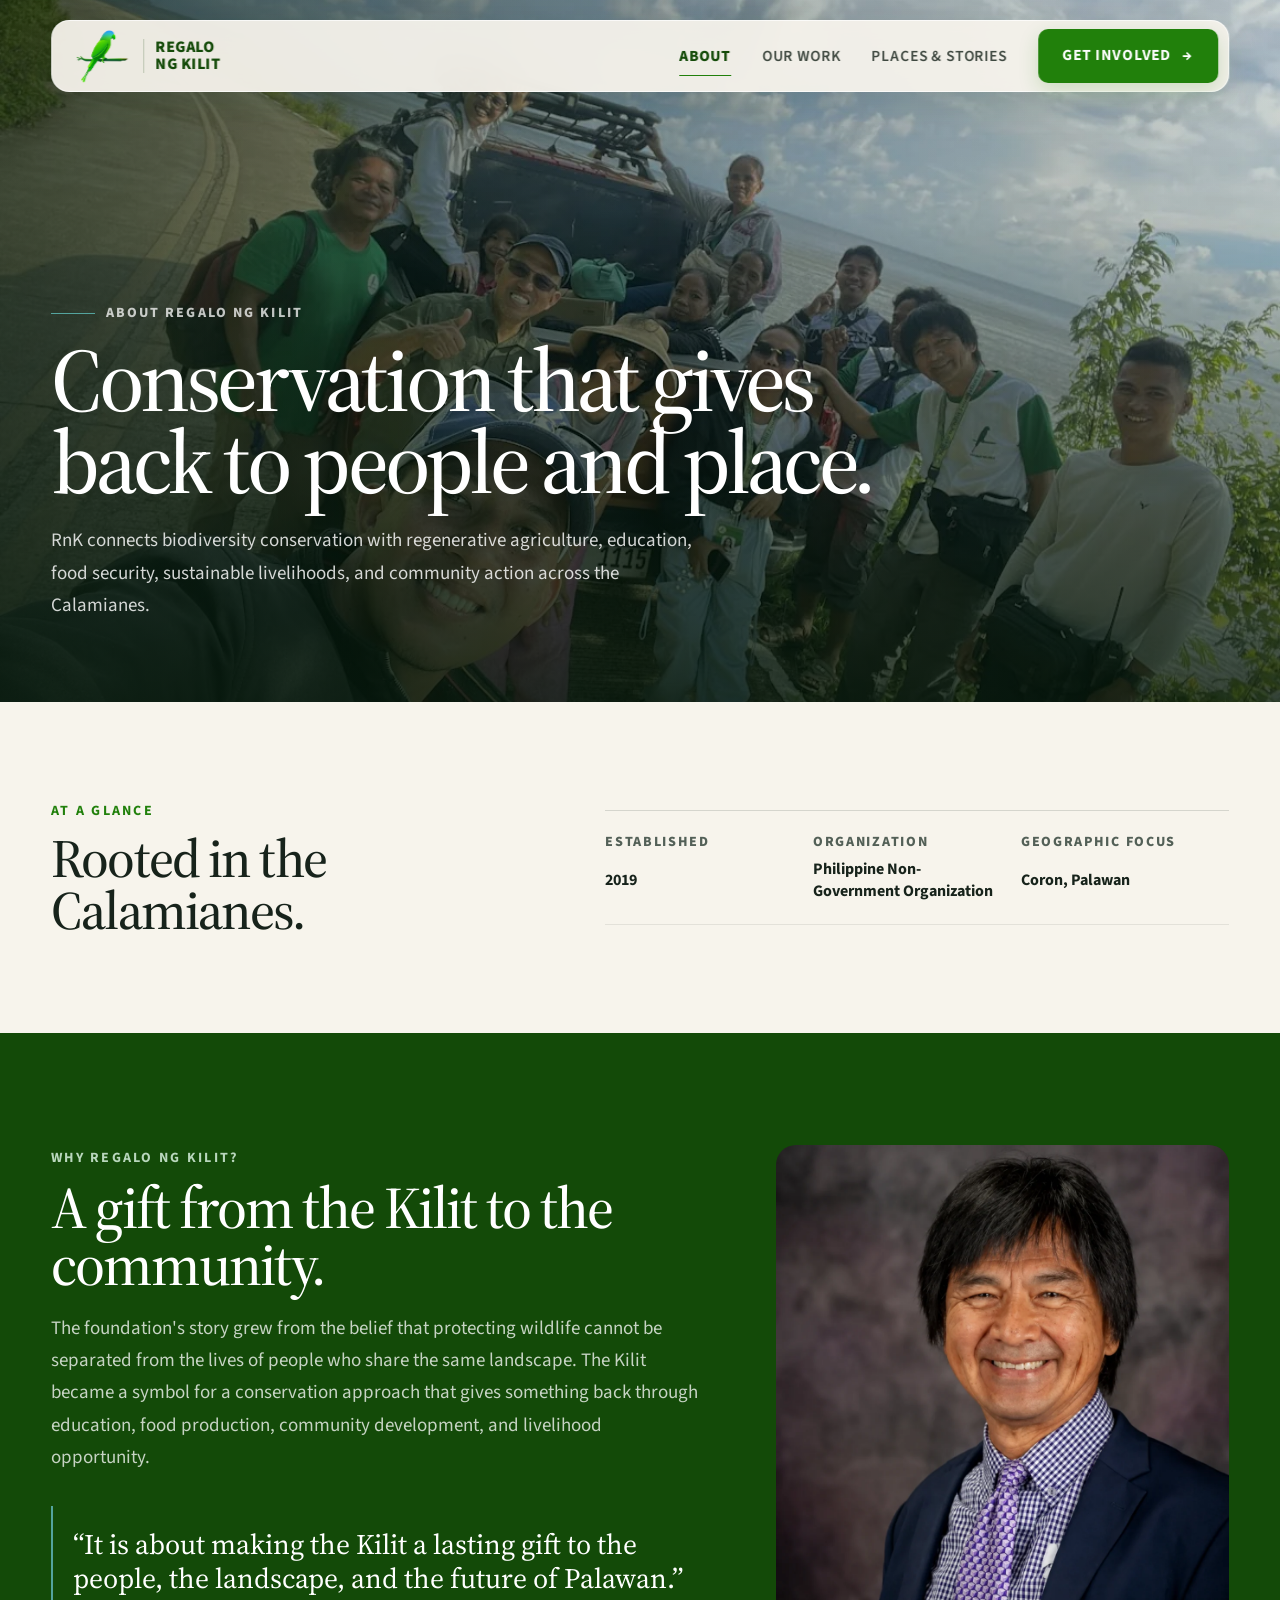
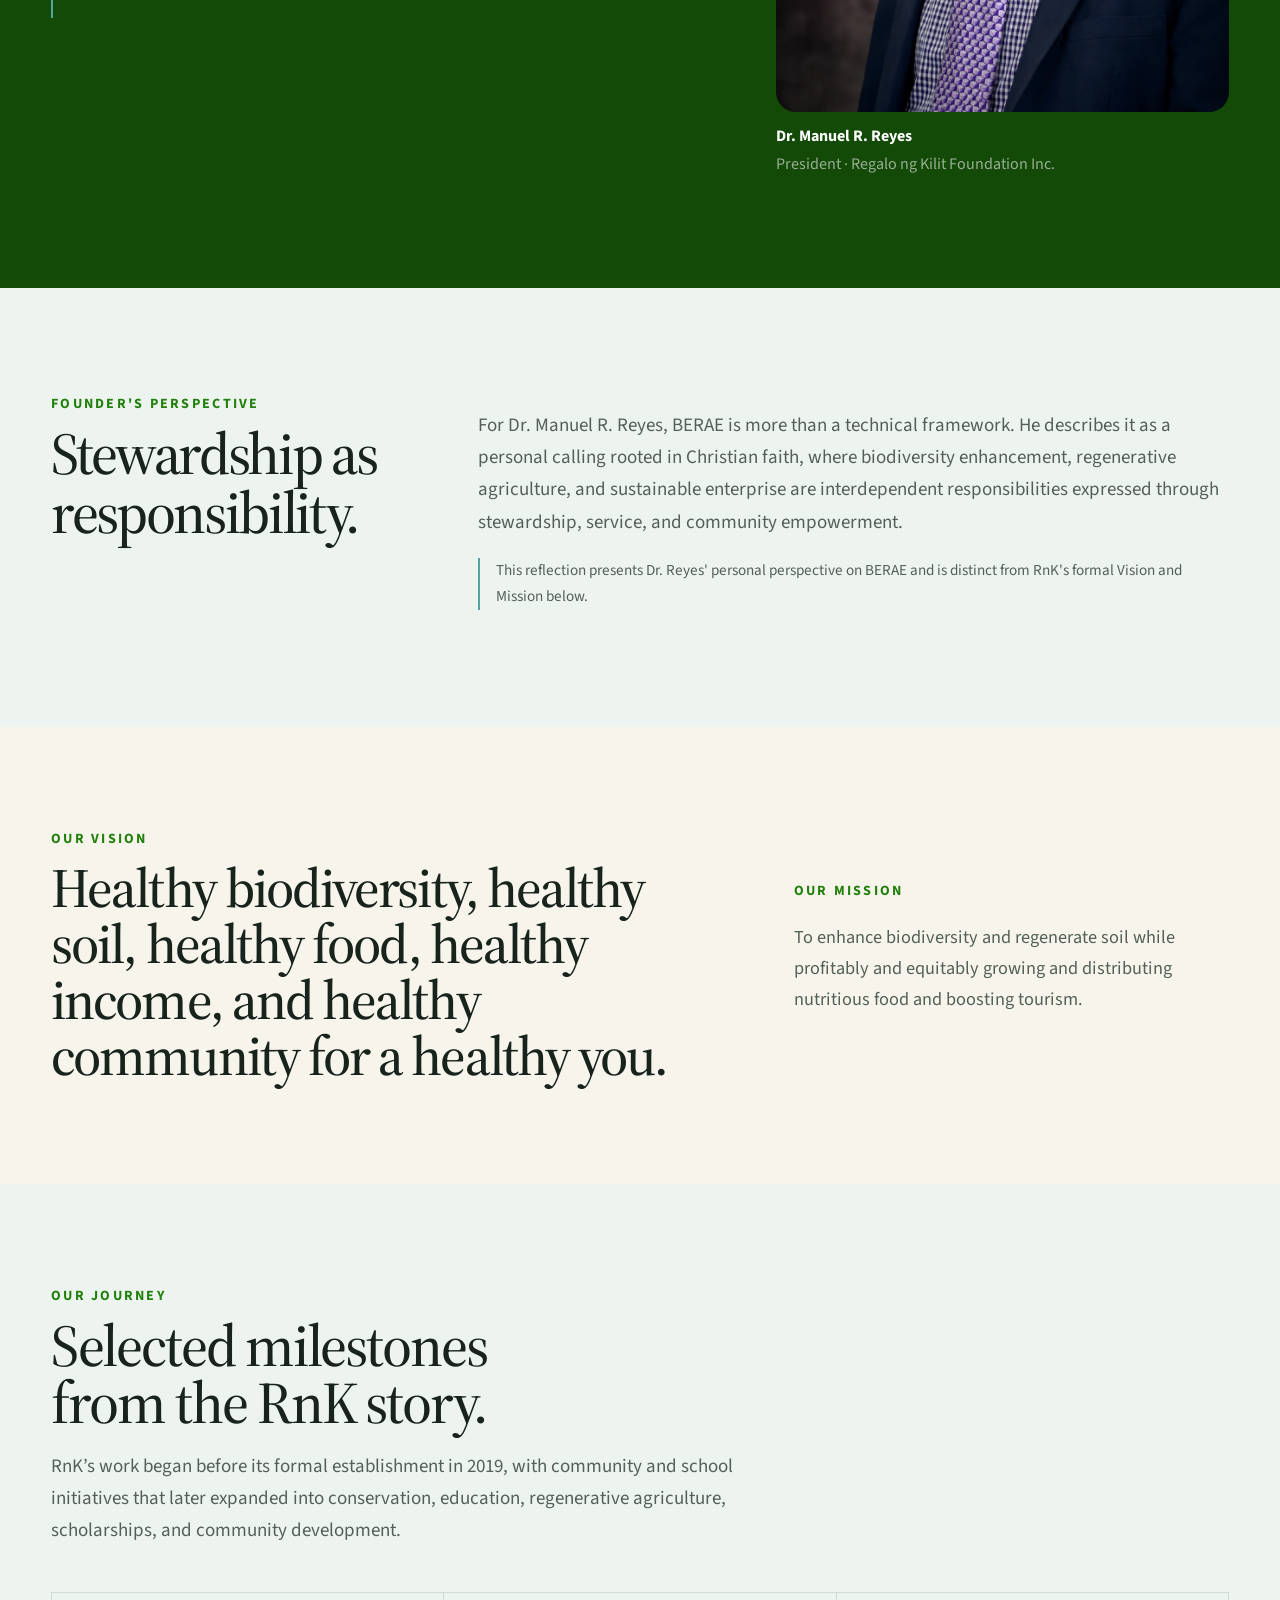
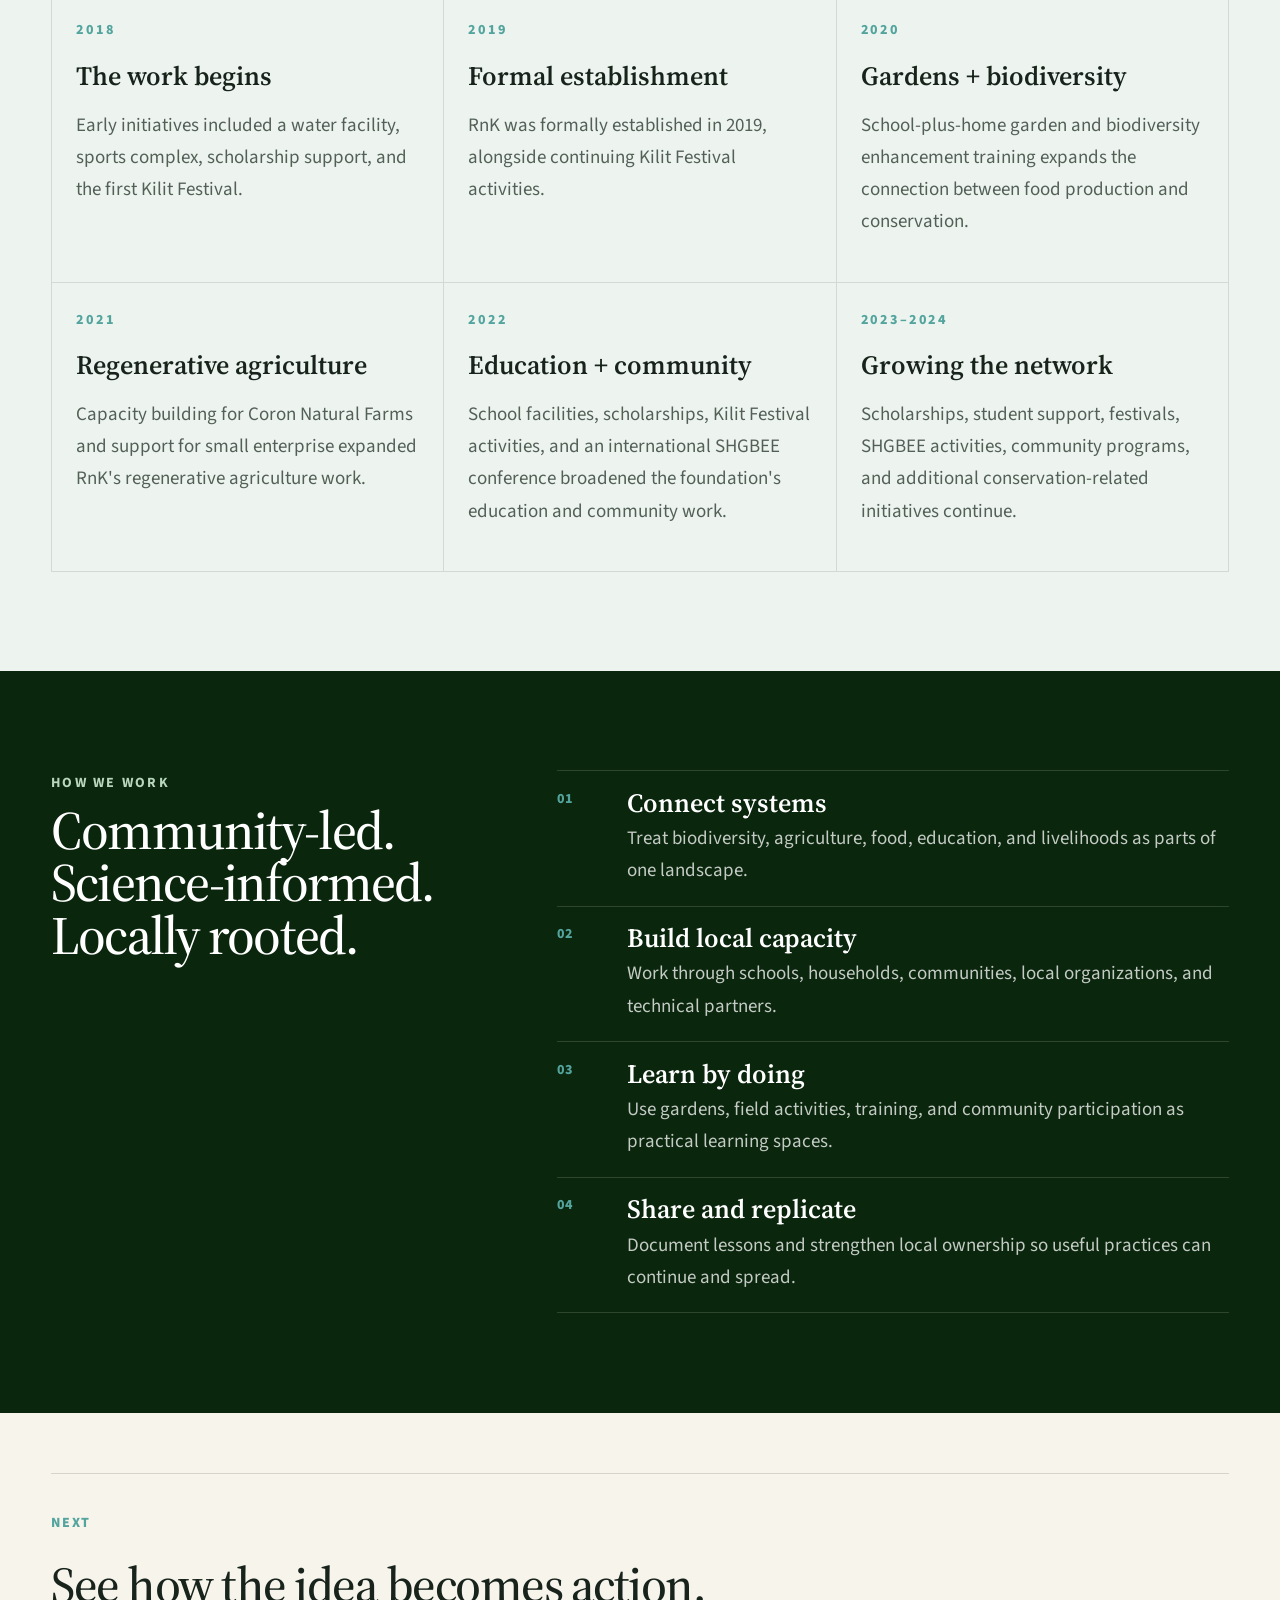
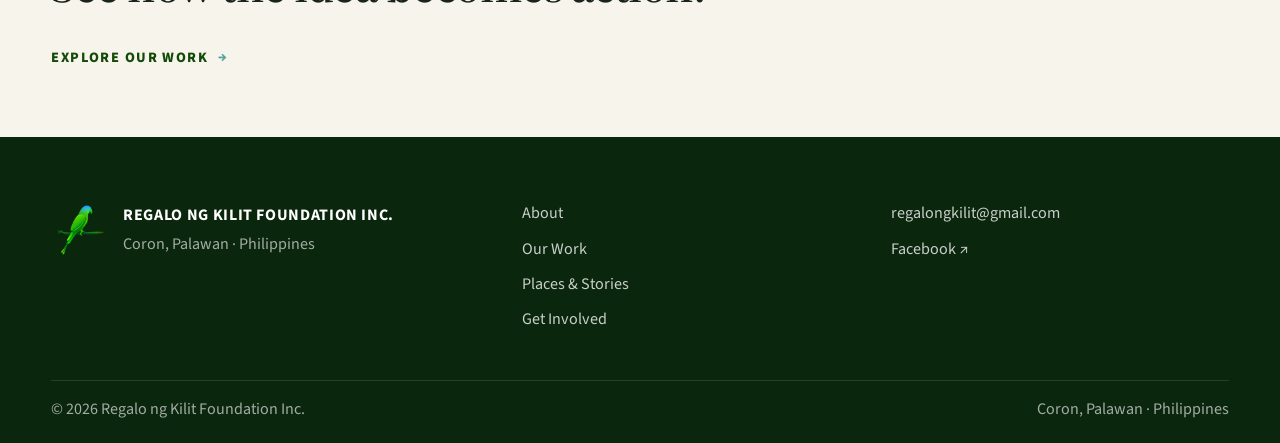
==== commit d4a4f5cb: "Add files via upload" ====
--- a/about.html
+++ b/about.html
@@ -9,7 +9,7 @@
   <link rel="preconnect" href="https://fonts.googleapis.com">
   <link rel="preconnect" href="https://fonts.gstatic.com" crossorigin>
   <link href="https://fonts.googleapis.com/css2?family=Source+Sans+3:wght@400;500;600;700;800&family=Source+Serif+4:opsz,wght@8..60,400;8..60,500;8..60,600;8..60,700&display=swap" rel="stylesheet" />
-  <link rel="stylesheet" href="css/styles-v1-13.css?v=1.13" />
+  <link rel="stylesheet" href="css/styles-v1-15.css?v=1.15" />
 </head>
 <body class="interior-page about-page">
   <a class="skip-link" href="#main">Skip to content</a>
@@ -56,7 +56,7 @@
         <div class="fact-grid fact-grid-three">
           <div><span>Established</span><strong>2019</strong></div>
           <div><span>Organization</span><strong>Philippine Non-Government Organization</strong></div>
-          <div><span>Geographic Focus</span><strong>Calamianes, Palawan</strong></div>
+          <div><span>Geographic Focus</span><strong>Coron, Palawan</strong></div>
         </div>
       </div>
     </section>
@@ -127,13 +127,13 @@
 
   <footer class="site-footer">
     <div class="content-shell footer-grid">
-      <div class="footer-brand"><img src="assets/logo/rnk-bird.png" alt="" /><div><strong>Regalo ng Kilit Foundation Inc.</strong><span>Calamianes, Palawan · Philippines</span></div></div>
+      <div class="footer-brand"><img src="assets/logo/rnk-bird.png" alt="" /><div><strong>Regalo ng Kilit Foundation Inc.</strong><span>Coron, Palawan · Philippines</span></div></div>
       <nav class="footer-nav" aria-label="Footer navigation"><a href="about.html">About</a><a href="our-work.html">Our Work</a><a href="places-stories.html">Places &amp; Stories</a><a href="get-involved.html">Get Involved</a></nav>
       <div class="footer-contact"><a href="mailto:regalongkilit@gmail.com">regalongkilit@gmail.com</a><a href="https://www.facebook.com/RegaloNgKilit" target="_blank" rel="noopener noreferrer">Facebook ↗</a></div>
     </div>
-    <div class="content-shell footer-bottom"><span>© 2026 Regalo ng Kilit Foundation Inc.</span><span>Calamianes, Palawan · Philippines</span></div>
+    <div class="content-shell footer-bottom"><span>© 2026 Regalo ng Kilit Foundation Inc.</span><span>Coron, Palawan · Philippines</span></div>
   </footer>
 
-  <script src="js/main-v1-13.js?v=1.13"></script>
+  <script src="js/main-v1-15.js?v=1.15"></script>
 </body>
 </html>
--- a/css/styles-v1-15.css
+++ b/css/styles-v1-15.css
@@ -0,0 +1,7049 @@
+/* =========================================================
+   REGALO NG KILIT FOUNDATION INC.
+   WIX STUDIO SYNC V1 — HEADER + LIVING LANDSCAPE HERO
+   ========================================================= */
+
+
+/* ---------------------------------------------------------
+   DESIGN TOKENS
+   --------------------------------------------------------- */
+
+:root {
+
+  /* Brand / nature palette */
+  --forest-950: #0d2f0c;
+  --forest-900: #134a08;
+  --forest-700: #21800b;
+
+  --rnk-green: #38a41f;
+  --kilit-teal: #54a49e;
+
+  /* Neutral palette */
+  --ivory: #f7f4ec;
+  --mist: #edf4ef;
+  --white: #ffffff;
+
+  --ink: #17231b;
+  --ink-soft: #536057;
+
+  /* Borders */
+  --border-light: rgba(23, 35, 27, 0.09);
+  --border-medium: rgba(23, 35, 27, 0.15);
+
+  /* Typography */
+  --font-display:
+    "Source Serif 4",
+    Georgia,
+    serif;
+
+  --font-body:
+    "Source Sans 3",
+    Arial,
+    sans-serif;
+
+  /* Layout */
+  --container-max: 1380px;
+
+  /* Spacing */
+  --space-xs: 0.5rem;
+  --space-sm: 0.75rem;
+  --space-md: 1rem;
+  --space-lg: 1.5rem;
+  --space-xl: 2rem;
+  --space-2xl: 3rem;
+  --space-3xl: 5rem;
+
+  /* Radius */
+  --radius-sm: 10px;
+  --radius-md: 16px;
+  --radius-lg: 18px;
+
+  /* Motion */
+  --ease-standard:
+    cubic-bezier(0.22, 1, 0.36, 1);
+
+  --transition-fast:
+    220ms var(--ease-standard);
+
+  --transition-medium:
+    420ms var(--ease-standard);
+}
+
+
+/* ---------------------------------------------------------
+   RESET / BASE
+   --------------------------------------------------------- */
+
+*,
+*::before,
+*::after {
+  box-sizing: border-box;
+}
+
+html {
+  scroll-behavior: smooth;
+}
+
+body {
+  margin: 0;
+
+  font-family: var(--font-body);
+  color: var(--ink);
+
+  background: var(--ivory);
+
+  -webkit-font-smoothing: antialiased;
+  text-rendering: optimizeLegibility;
+}
+
+body.menu-open {
+  overflow: hidden;
+}
+
+img {
+  display: block;
+  max-width: 100%;
+}
+
+a {
+  color: inherit;
+  text-decoration: none;
+}
+
+button {
+  font: inherit;
+}
+
+a:focus-visible,
+button:focus-visible {
+  outline: 3px solid var(--kilit-teal);
+  outline-offset: 4px;
+}
+
+
+/* =========================================================
+   HEADER
+   ========================================================= */
+
+.site-header {
+  position: fixed;
+
+  top: 20px;
+  left: 50%;
+
+  width: min(94%, var(--container-max));
+
+  z-index: 1000;
+
+  transform: translateX(-50%);
+
+  transition:
+    top var(--transition-medium),
+    width var(--transition-medium);
+}
+
+
+/* ---------------------------------------------------------
+   HEADER SHELL
+   --------------------------------------------------------- */
+
+.header-shell {
+  position: relative;
+
+  min-height: 72px;
+
+  display: flex;
+  align-items: center;
+
+  padding:
+    7px
+    10px
+    7px
+    18px;
+
+  background:
+    rgba(247, 244, 236, 0.94);
+
+  border:
+    1px solid
+    rgba(255, 255, 255, 0.70);
+
+  border-radius:
+    var(--radius-lg);
+
+  box-shadow:
+    0 12px 40px
+    rgba(7, 35, 18, 0.13);
+
+  backdrop-filter:
+    blur(18px);
+
+  -webkit-backdrop-filter:
+    blur(18px);
+
+  transition:
+    min-height var(--transition-medium),
+    padding var(--transition-medium),
+    background var(--transition-medium),
+    box-shadow var(--transition-medium);
+}
+
+
+/* =========================================================
+   BRAND
+   ========================================================= */
+
+.brand {
+  display: flex;
+  align-items: center;
+
+  gap: 0.72rem;
+
+  flex-shrink: 0;
+
+  margin-right: auto;
+}
+
+.brand-symbol {
+  width: auto;
+  height: 55px;
+
+  object-fit: contain;
+
+  transition:
+    height var(--transition-medium),
+    transform var(--transition-medium);
+}
+
+.brand-divider {
+  width: 1px;
+  height: 34px;
+
+  flex-shrink: 0;
+
+  background:
+    rgba(19, 74, 8, 0.22);
+
+  transition:
+    height var(--transition-medium);
+}
+
+.brand-name {
+  display: flex;
+  flex-direction: column;
+
+  white-space: nowrap;
+
+  color: var(--forest-900);
+
+  font-family: var(--font-body);
+
+  font-size: 0.94rem;
+  font-weight: 800;
+
+  line-height: 0.90;
+
+  letter-spacing: 0.035em;
+
+  text-transform: uppercase;
+
+  transition:
+    font-size var(--transition-medium);
+}
+
+.brand-name span:first-child {
+  margin-bottom: 0.14rem;
+}
+
+
+/* =========================================================
+   DESKTOP NAVIGATION
+   ========================================================= */
+
+.desktop-nav {
+  display: flex;
+  align-items: center;
+
+  gap:
+    clamp(
+      1.4rem,
+      2.4vw,
+      2.6rem
+    );
+}
+
+.nav-link {
+  position: relative;
+
+  padding:
+    0.6rem
+    0;
+
+  color:
+    rgba(23, 35, 27, 0.82);
+
+  font-size: 0.88rem;
+  font-weight: 600;
+
+  letter-spacing: 0.055em;
+
+  text-transform: uppercase;
+
+  transition:
+    color var(--transition-fast);
+}
+
+.nav-link::after {
+  content: "";
+
+  position: absolute;
+
+  left: 0;
+  bottom: 2px;
+
+  width: 100%;
+  height: 1px;
+
+  background:
+    var(--forest-700);
+
+  transform:
+    scaleX(0);
+
+  transform-origin:
+    right;
+
+  transition:
+    transform var(--transition-medium);
+}
+
+.nav-link:hover {
+  color:
+    var(--forest-700);
+}
+
+.nav-link:hover::after {
+  transform:
+    scaleX(1);
+
+  transform-origin:
+    left;
+}
+
+
+/* =========================================================
+   HEADER CTA
+   ========================================================= */
+
+.header-cta {
+  width: 180px;
+  height: 54px;
+  min-width: 180px;
+  min-height: 54px;
+
+  display: inline-flex;
+  align-items: center;
+  justify-content: center;
+
+  gap: 0.7rem;
+  padding: 0 1.35rem;
+
+  border-radius: 10px;
+  background: var(--forest-700);
+  color: var(--white);
+
+  font-size: 0.875rem;
+  font-weight: 700;
+  letter-spacing: 0.055em;
+  line-height: 1;
+  text-transform: uppercase;
+  white-space: nowrap;
+
+  box-shadow: 0 7px 20px rgba(33, 128, 11, 0.18);
+
+  transition:
+    background var(--transition-fast),
+    transform var(--transition-fast),
+    box-shadow var(--transition-fast);
+}
+
+.header-cta:hover {
+  background:
+    var(--forest-900);
+
+  transform:
+    translateY(-2px);
+
+  box-shadow:
+    0 11px 26px
+    rgba(19, 74, 8, 0.23);
+}
+
+.header-cta span {
+  transition:
+    transform var(--transition-fast);
+}
+
+.header-cta:hover span {
+  transform:
+    translateX(3px);
+}
+
+
+/* =========================================================
+   HEADER SCROLL BEHAVIOR
+   Current Wix Studio version keeps the floating shell visually stable.
+   ========================================================= */
+
+/* =========================================================
+   MOBILE MENU BUTTON
+   ========================================================= */
+
+.menu-toggle {
+  display: none;
+
+  position: relative;
+
+  width: 48px;
+  height: 48px;
+
+  align-items: center;
+  justify-content: center;
+
+  flex-shrink: 0;
+
+  border: 0;
+
+  border-radius: 11px;
+
+  background:
+    var(--forest-900);
+
+  cursor: pointer;
+}
+
+.menu-toggle span {
+  position: absolute;
+
+  width: 20px;
+  height: 1.5px;
+
+  border-radius: 100px;
+
+  background:
+    var(--white);
+
+  transition:
+    transform var(--transition-medium),
+    top var(--transition-medium);
+}
+
+.menu-toggle span:first-child {
+  top: 20px;
+}
+
+.menu-toggle span:last-child {
+  top: 27px;
+}
+
+.menu-toggle.is-active
+span:first-child {
+  top: 24px;
+
+  transform:
+    rotate(45deg);
+}
+
+.menu-toggle.is-active
+span:last-child {
+  top: 24px;
+
+  transform:
+    rotate(-45deg);
+}
+
+
+/* =========================================================
+   MOBILE NAVIGATION
+   ========================================================= */
+
+.mobile-nav {
+  display: none;
+
+  margin-top: 8px;
+
+  overflow: hidden;
+
+  border:
+    1px solid
+    var(--border-light);
+
+  border-radius:
+    var(--radius-lg);
+
+  background:
+    rgba(247, 244, 236, 0.98);
+
+  box-shadow:
+    0 16px 45px
+    rgba(7, 35, 18, 0.13);
+
+  backdrop-filter:
+    blur(20px);
+
+  -webkit-backdrop-filter:
+    blur(20px);
+
+  opacity: 0;
+
+  transform:
+    translateY(-10px);
+
+  pointer-events: none;
+
+  transition:
+    opacity var(--transition-medium),
+    transform var(--transition-medium);
+}
+
+.mobile-nav.is-open {
+  opacity: 1;
+
+  transform:
+    translateY(0);
+
+  pointer-events: auto;
+}
+
+.mobile-nav-inner {
+  display: flex;
+
+  flex-direction: column;
+
+  padding: 1.1rem;
+}
+
+.mobile-nav-link {
+  display: grid;
+
+  grid-template-columns:
+    2rem 1fr;
+
+  gap: 1rem;
+
+  align-items: center;
+
+  min-height: 62px;
+
+  border-bottom:
+    1px solid
+    var(--border-light);
+
+  font-family:
+    var(--font-display);
+
+  font-size:
+    1.3rem;
+
+  font-weight:
+    600;
+}
+
+.mobile-nav-link span {
+  font-family:
+    var(--font-body);
+
+  font-size:
+    0.7rem;
+
+  font-weight:
+    600;
+
+  color:
+    var(--kilit-teal);
+
+  letter-spacing:
+    0.12em;
+}
+
+.mobile-nav-cta {
+  min-height: 58px;
+
+  margin-top:
+    1rem;
+
+  display: flex;
+
+  align-items: center;
+
+  justify-content:
+    space-between;
+
+  padding:
+    0 1.1rem;
+
+  border-radius:
+    10px;
+
+  background:
+    var(--forest-700);
+
+  color:
+    var(--white);
+
+  font-size:
+    0.85rem;
+
+  font-weight:
+    700;
+
+  letter-spacing:
+    0.07em;
+
+  text-transform:
+    uppercase;
+}
+
+
+/* =========================================================
+   HERO V2
+   ========================================================= */
+
+.hero {
+  position: relative;
+
+  min-height: 100vh;
+  min-height: 100svh;
+  min-height: 100dvh;
+
+  overflow: hidden;
+
+  background:
+    var(--forest-950);
+
+  color:
+    var(--white);
+}
+
+
+/* ---------------------------------------------------------
+   HERO SLIDESHOW
+   --------------------------------------------------------- */
+
+.hero-slideshow {
+  position: absolute;
+  inset: 0;
+  z-index: 0;
+  overflow: hidden;
+  background: var(--forest-950);
+}
+
+.hero-slide {
+  position: absolute;
+  inset: 0;
+  opacity: 0;
+  visibility: hidden;
+  pointer-events: none;
+  transition:
+    opacity 1.5s ease,
+    visibility 0s linear 1.5s;
+}
+
+.hero-slide.is-active {
+  opacity: 1;
+  visibility: visible;
+  transition:
+    opacity 1.5s ease,
+    visibility 0s linear 0s;
+}
+
+.hero-slide img {
+  width: 100%;
+  height: 100%;
+  object-fit: cover;
+  object-position: center center;
+}
+
+/* Keep the Kilit comfortably on the right side of Scene 01. */
+.hero-slide:nth-child(1) img {
+  object-position: 50% 50%;
+}
+
+/* ---------------------------------------------------------
+   HERO OVERLAY
+   --------------------------------------------------------- */
+
+.hero-shade {
+  position: absolute;
+
+  inset: 0;
+  z-index: 1;
+
+  background:
+
+    linear-gradient(
+      90deg,
+      rgba(5, 27, 13, 0.92) 0%,
+      rgba(5, 27, 13, 0.76) 29%,
+      rgba(5, 27, 13, 0.45) 50%,
+      rgba(5, 27, 13, 0.12) 76%,
+      rgba(5, 27, 13, 0.05) 100%
+    ),
+
+    linear-gradient(
+      0deg,
+      rgba(5, 27, 13, 0.45) 0%,
+      rgba(5, 27, 13, 0.05) 50%,
+      rgba(5, 27, 13, 0.12) 100%
+    );
+}
+
+
+/* ---------------------------------------------------------
+   HERO LAYOUT
+   --------------------------------------------------------- */
+
+.hero-inner {
+  position: relative;
+
+  z-index: 2;
+
+  width:
+    min(94%, var(--container-max));
+
+  min-height: 100vh;
+  min-height: 100svh;
+  min-height: 100dvh;
+
+  margin:
+    0 auto;
+
+  display: flex;
+
+  align-items:
+    flex-end;
+
+  justify-content:
+    space-between;
+
+  gap:
+    3rem;
+
+  padding:
+    clamp(8.4rem, 14vh, 10rem)
+    0
+    clamp(2.4rem, 4.5vh, 3.5rem);
+}
+
+
+/* ---------------------------------------------------------
+   HERO COPY
+   --------------------------------------------------------- */
+
+.hero-copy {
+  width: min(900px, 72%);
+}
+
+
+/* Eyebrow */
+
+.hero-eyebrow {
+  display: flex;
+
+  align-items: center;
+
+  gap: 0.75rem;
+
+  margin-bottom:
+    clamp(0.8rem, 1.7vh, 1.25rem);
+
+  color:
+    var(--white);
+
+  font-size:
+    0.72rem;
+
+  font-weight:
+    700;
+
+  letter-spacing:
+    0.16em;
+
+  text-transform:
+    uppercase;
+}
+
+.hero-eyebrow-line {
+  width: 34px;
+  height: 1px;
+
+  background:
+    var(--kilit-teal);
+}
+
+
+/* ---------------------------------------------------------
+   MAIN TAGLINE
+   --------------------------------------------------------- */
+
+.hero-title {
+  margin: 0;
+  max-width: 900px;
+
+  font-family: var(--font-display);
+  font-size: clamp(52px, 5.2vw, 83px);
+  font-weight: 700;
+  line-height: 0.94;
+  letter-spacing: -0.042em;
+}
+
+.hero-title span {
+  display: block;
+}
+
+
+/* ---------------------------------------------------------
+   DESCRIPTION
+   --------------------------------------------------------- */
+
+.hero-description {
+  max-width: 680px;
+
+  margin:
+    clamp(1rem, 2vh, 1.45rem)
+    0
+    0;
+
+  color: var(--white);
+  font-size: 1rem;
+  font-weight: 400;
+  line-height: 1.55;
+}
+
+
+/* =========================================================
+   HERO ACTIONS
+   ========================================================= */
+
+.hero-actions {
+  display: flex;
+
+  align-items: center;
+
+  gap:
+    1.25rem;
+
+  margin-top:
+    clamp(1.25rem, 2.4vh, 1.8rem);
+}
+
+
+/* Primary */
+
+.hero-primary {
+  min-height:
+    50px;
+
+  display:
+    inline-flex;
+
+  align-items:
+    center;
+
+  justify-content:
+    center;
+
+  gap:
+    0.75rem;
+
+  padding:
+    0 1.35rem;
+
+  border-radius:
+    10px;
+
+  background:
+    var(--ivory);
+
+  color:
+    var(--forest-950);
+
+  font-size:
+    0.80rem;
+
+  font-weight:
+    700;
+
+  letter-spacing:
+    0.06em;
+
+  text-transform:
+    uppercase;
+
+  box-shadow:
+    0 10px 30px
+    rgba(0, 0, 0, 0.16);
+
+  transition:
+    transform var(--transition-fast),
+    background var(--transition-fast),
+    box-shadow var(--transition-fast);
+}
+
+.hero-primary:hover {
+  background:
+    var(--white);
+
+  transform:
+    translateY(-2px);
+
+  box-shadow:
+    0 14px 34px
+    rgba(0, 0, 0, 0.22);
+}
+
+.hero-primary span {
+  transition:
+    transform var(--transition-fast);
+}
+
+.hero-primary:hover span {
+  transform:
+    translateX(3px);
+}
+
+
+/* Secondary */
+
+.hero-secondary {
+  position: relative;
+
+  padding:
+    0.65rem
+    0;
+
+  color:
+    var(--white);
+
+  font-size:
+    0.80rem;
+
+  font-weight:
+    700;
+
+  letter-spacing:
+    0.06em;
+
+  text-transform:
+    uppercase;
+}
+
+.hero-secondary::after {
+  content: "";
+
+  position: absolute;
+
+  left: 0;
+  bottom: 4px;
+
+  width: 100%;
+  height: 1px;
+
+  background:
+    rgba(255, 255, 255, 0.58);
+
+  transform-origin:
+    left;
+
+  transition:
+    transform var(--transition-fast),
+    background var(--transition-fast);
+}
+
+.hero-secondary:hover::after {
+  background:
+    var(--kilit-teal);
+
+  transform:
+    scaleX(0.72);
+}
+
+
+/* =========================================================
+   LOCATION MARKER
+   ========================================================= */
+
+.hero-location {
+  display: flex;
+
+  align-items:
+    center;
+
+  gap:
+    0.75rem;
+
+  flex-shrink:
+    0;
+
+  margin-bottom:
+    0.25rem;
+
+  color:
+    var(--white);
+}
+
+.hero-location-marker {
+  width:
+    8px;
+
+  height:
+    8px;
+
+  border-radius:
+    50%;
+
+  background:
+    var(--kilit-teal);
+
+  box-shadow:
+    0 0 0 6px
+    rgba(84, 164, 158, 0.13);
+}
+
+.hero-location div {
+  display:
+    flex;
+
+  flex-direction:
+    column;
+}
+
+.hero-location strong {
+  font-size:
+    0.76rem;
+
+  font-weight:
+    700;
+
+  letter-spacing:
+    0.08em;
+
+  text-transform:
+    uppercase;
+}
+
+.hero-location small {
+  margin-top:
+    0.2rem;
+
+  color:
+    #b7bdb8;
+
+  font-size:
+    0.72rem;
+}
+
+
+/* =========================================================
+   NEXT SECTION PLACEHOLDER
+   ========================================================= */
+
+.next-preview {
+  min-height:
+    60vh;
+
+  display:
+    grid;
+
+  place-items:
+    center;
+
+  padding:
+    7rem
+    1.5rem;
+
+  background:
+    var(--ivory);
+}
+
+.next-preview-inner {
+  width:
+    min(720px, 100%);
+
+  text-align:
+    center;
+}
+
+.section-kicker {
+  color:
+    var(--forest-700);
+
+  font-size:
+    0.74rem;
+
+  font-weight:
+    700;
+
+  letter-spacing:
+    0.16em;
+
+  text-transform:
+    uppercase;
+}
+
+.next-preview h2 {
+  margin:
+    1rem
+    0
+    1.2rem;
+
+  font-family:
+    var(--font-display);
+
+  font-size:
+    clamp(
+      2.7rem,
+      5vw,
+      4.8rem
+    );
+
+  font-weight:
+    600;
+
+  line-height:
+    1;
+
+  letter-spacing:
+    -0.035em;
+}
+
+.next-preview p {
+  max-width:
+    570px;
+
+  margin:
+    0 auto;
+
+  color:
+    var(--ink-soft);
+
+  line-height:
+    1.65;
+}
+
+
+/* =========================================================
+   TABLET / MOBILE
+   ========================================================= */
+
+@media (max-width: 900px) {
+
+  .site-header {
+    top:
+      14px;
+
+    width:
+      calc(100% - 28px);
+  }
+
+  .header-shell {
+    min-height:
+      66px;
+
+    padding:
+      6px
+      8px
+      6px
+      13px;
+  }
+
+  .brand {
+    gap:
+      0.62rem;
+  }
+
+  .brand-symbol {
+    height:
+      49px;
+  }
+
+  .brand-divider {
+    height:
+      30px;
+  }
+
+  .brand-name {
+    font-size:
+      0.82rem;
+  }
+
+  .desktop-nav {
+    display:
+      none;
+  }
+
+  .menu-toggle {
+    display:
+      inline-flex;
+  }
+
+  .mobile-nav {
+    display:
+      block;
+  }
+
+  .site-header.is-scrolled {
+    top:
+      8px;
+
+    width:
+      calc(100% - 20px);
+  }
+
+  .site-header.is-scrolled
+  .brand-symbol {
+    height:
+      44px;
+  }
+
+  .site-header.is-scrolled
+  .brand-divider {
+    height:
+      27px;
+  }
+
+  .site-header.is-scrolled
+  .brand-name {
+    font-size:
+      0.76rem;
+  }
+
+
+  /* -----------------------------------------------
+     HERO TABLET
+     ----------------------------------------------- */
+
+  .hero-slide img {
+    object-position:
+      58% center;
+  }
+
+  .hero-slide:nth-child(1) img {
+    object-position: 68% center;
+  }
+
+  .hero-shade {
+    background:
+
+      linear-gradient(
+        180deg,
+        rgba(5, 27, 13, 0.08) 0%,
+        rgba(5, 27, 13, 0.17) 26%,
+        rgba(5, 27, 13, 0.52) 57%,
+        rgba(5, 27, 13, 0.88) 82%,
+        rgba(5, 27, 13, 0.97) 100%
+      );
+  }
+
+  .hero-inner {
+    width:
+      calc(100% - 48px);
+
+    align-items:
+      flex-end;
+
+    padding:
+      7.5rem
+      0
+      2.4rem;
+  }
+
+  .hero-copy {
+    width:
+      min(680px, 100%);
+  }
+
+  /*
+     Important:
+     Remove the forced four-line desktop structure.
+     The complete tagline can now wrap naturally.
+  */
+
+  .hero-title span {
+    display:
+      inline;
+  }
+
+  .hero-title span::after {
+    content:
+      " ";
+  }
+
+  .hero-title {
+    max-width:
+      670px;
+
+    font-size:
+      clamp(
+        2.9rem,
+        7.4vw,
+        4.3rem
+      );
+
+    line-height:
+      0.98;
+  }
+
+  .hero-description {
+    max-width:
+      620px;
+
+    margin-top:
+      1.15rem;
+
+    font-size:
+      0.95rem;
+
+    line-height:
+      1.52;
+  }
+
+  .hero-actions {
+    margin-top:
+      1.4rem;
+  }
+
+  .hero-location {
+    display:
+      none;
+  }
+
+}
+
+
+/* =========================================================
+   MOBILE
+   ========================================================= */
+
+@media (max-width: 600px) {
+
+  .hero-slide img {
+    object-position:
+      59% center;
+  }
+
+  .hero-slide:nth-child(1) img {
+    object-position: 70% center;
+  }
+
+  .hero-inner {
+    width:
+      calc(100% - 40px);
+
+    padding:
+      7.1rem
+      0
+      1.7rem;
+  }
+
+  .hero-eyebrow {
+    gap:
+      0;
+
+    margin-bottom:
+      0.75rem;
+
+    font-size:
+      0.62rem;
+
+    letter-spacing:
+      0.13em;
+  }
+
+  .hero-eyebrow-line {
+    display:
+      none;
+  }
+
+  .hero-title {
+    max-width:
+      100%;
+
+    font-size:
+      clamp(
+        2.6rem,
+        10.3vw,
+        3.35rem
+      );
+
+    line-height:
+      0.98;
+
+    letter-spacing:
+      -0.038em;
+  }
+
+  .hero-description {
+    margin-top:
+      1rem;
+
+    font-size:
+      0.90rem;
+
+    line-height:
+      1.48;
+  }
+
+  .hero-actions {
+    flex-direction:
+      row;
+
+    flex-wrap:
+      wrap;
+
+    align-items:
+      center;
+
+    gap:
+      0.95rem;
+
+    margin-top:
+      1.25rem;
+  }
+
+  .hero-primary {
+    min-height:
+      48px;
+
+    padding:
+      0 1.2rem;
+
+    font-size:
+      0.76rem;
+  }
+
+  .hero-secondary {
+    font-size:
+      0.76rem;
+  }
+
+}
+
+
+/* =========================================================
+   SMALL MOBILE
+   ========================================================= */
+
+@media (max-width: 480px) {
+
+  .header-shell {
+    border-radius:
+      16px;
+  }
+
+  .mobile-nav {
+    border-radius:
+      16px;
+  }
+
+  .brand {
+    gap:
+      0.48rem;
+  }
+
+  .brand-symbol {
+    height:
+      43px;
+  }
+
+  .brand-divider {
+    height:
+      26px;
+  }
+
+  .brand-name {
+    font-size:
+      0.70rem;
+
+    letter-spacing:
+      0.02em;
+  }
+
+  .menu-toggle {
+    width:
+      46px;
+
+    height:
+      46px;
+  }
+
+  .hero-inner {
+    width:
+      calc(100% - 34px);
+
+    padding-top:
+      6.8rem;
+
+    padding-bottom:
+      1.45rem;
+  }
+
+  .hero-title {
+    font-size:
+      clamp(
+        2.45rem,
+        10.8vw,
+        3rem
+      );
+  }
+
+  .hero-description {
+    font-size:
+      0.87rem;
+  }
+
+  .hero-actions {
+    margin-top:
+      1.1rem;
+  }
+
+}
+
+
+/* =========================================================
+   SHORT DESKTOP / LAPTOP SCREENS
+   ========================================================= */
+
+@media
+(min-width: 901px)
+and (max-height: 820px) {
+
+  .hero-inner {
+    padding-top:
+      7.5rem;
+
+    padding-bottom:
+      1.8rem;
+  }
+
+  .hero-eyebrow {
+    margin-bottom:
+      0.75rem;
+  }
+
+  .hero-title {
+    font-size:
+      clamp(
+        3rem,
+        4.3vw,
+        4.55rem
+      );
+
+    line-height:
+      0.93;
+  }
+
+  .hero-description {
+    max-width:
+      610px;
+
+    margin-top:
+      0.95rem;
+
+    font-size:
+      0.91rem;
+
+    line-height:
+      1.48;
+  }
+
+  .hero-actions {
+    margin-top:
+      1.05rem;
+  }
+
+  .hero-primary {
+    min-height:
+      46px;
+  }
+
+}
+
+
+/* =========================================================
+   SHORT MOBILE SCREENS
+   ========================================================= */
+
+@media
+(max-width: 600px)
+and (max-height: 780px) {
+
+  .hero-inner {
+    padding-top:
+      6.4rem;
+
+    padding-bottom:
+      1.15rem;
+  }
+
+  .hero-eyebrow {
+    margin-bottom:
+      0.55rem;
+  }
+
+  .hero-title {
+    font-size:
+      clamp(
+        2.15rem,
+        9.5vw,
+        2.75rem
+      );
+
+    line-height:
+      0.96;
+  }
+
+  .hero-description {
+    margin-top:
+      0.7rem;
+
+    font-size:
+      0.82rem;
+
+    line-height:
+      1.42;
+  }
+
+  .hero-actions {
+    margin-top:
+      0.85rem;
+  }
+
+  .hero-primary {
+    min-height:
+      44px;
+  }
+
+}
+
+
+/* =========================================================
+   VERY SMALL MOBILE
+   ========================================================= */
+
+@media (max-width: 360px) {
+
+  .brand-symbol {
+    height:
+      39px;
+  }
+
+  .brand-divider {
+    height:
+      24px;
+  }
+
+  .brand-name {
+    font-size:
+      0.64rem;
+  }
+
+  .hero-inner {
+    width:
+      calc(100% - 30px);
+  }
+
+  .hero-title {
+    font-size:
+      2.3rem;
+  }
+
+  .hero-description {
+    font-size:
+      0.82rem;
+  }
+
+}
+
+
+/* =========================================================
+   REDUCED MOTION
+   ========================================================= */
+
+@media
+(prefers-reduced-motion: reduce) {
+
+  .hero-slide {
+    transition: none !important;
+  }
+
+
+  *,
+  *::before,
+  *::after {
+    scroll-behavior:
+      auto !important;
+
+    transition-duration:
+      0.01ms !important;
+
+    animation-duration:
+      0.01ms !important;
+
+    animation-iteration-count:
+      1 !important;
+  }
+
+}
+/* =========================================================
+   HOMEPAGE V2 — VERIFIED / STAFF-SUPPLIED CONTENT SECTIONS
+   Header + Hero styles above remain unchanged from Wix Sync V1.
+   ========================================================= */
+
+:root {
+  --rnk-official: #087830;
+  --rnk-official-dark: #045a24;
+  --leaf-pale: #eaf2df;
+  --sand: #e8dfce;
+  --warm-white: #fbfaf6;
+  --night-green: #082d1c;
+}
+
+.content-shell {
+  width: min(92%, var(--container-max));
+  margin: 0 auto;
+}
+
+.section-kicker-light {
+  color: #b9d7bd;
+}
+
+.section-lead {
+  color: var(--ink-soft);
+  font-size: clamp(1.02rem, 1.4vw, 1.2rem);
+  line-height: 1.72;
+}
+
+/* Accessibility utility */
+.sr-only {
+  position: absolute !important;
+  width: 1px !important;
+  height: 1px !important;
+  padding: 0 !important;
+  margin: -1px !important;
+  overflow: hidden !important;
+  clip: rect(0, 0, 0, 0) !important;
+  white-space: nowrap !important;
+  border: 0 !important;
+}
+
+/* ---------------------------------------------------------
+   ORIGIN / WHY KILIT
+   --------------------------------------------------------- */
+.origin-section {
+  position: relative;
+  overflow: hidden;
+  padding: clamp(6rem, 10vw, 9rem) 0;
+  background:
+    radial-gradient(circle at 88% 20%, rgba(8, 120, 48, 0.08), transparent 30%),
+    var(--ivory);
+}
+
+.origin-grid {
+  display: grid;
+  grid-template-columns: minmax(0, 1.06fr) minmax(340px, 0.94fr);
+  gap: clamp(3.5rem, 7vw, 8rem);
+  align-items: center;
+}
+
+.origin-copy h2,
+.work-heading h2,
+.biodiversity-heading h2,
+.stories-heading h2,
+.partners-copy h2,
+.involved-inner h2 {
+  margin: 1rem 0 1.45rem;
+  font-family: var(--font-display);
+  font-weight: 600;
+  letter-spacing: -0.045em;
+}
+
+.origin-copy h2 {
+  max-width: 760px;
+  font-size: clamp(3.25rem, 6vw, 6.2rem);
+  line-height: 0.92;
+}
+
+.founder-quote {
+  max-width: 720px;
+  margin: clamp(2rem, 4vw, 3.5rem) 0 0;
+  padding: 1.45rem 0 1.45rem 1.55rem;
+  border-left: 2px solid var(--rnk-official);
+  color: var(--forest-950);
+  font-family: var(--font-display);
+  font-size: clamp(1.45rem, 2.3vw, 2.05rem);
+  font-style: italic;
+  line-height: 1.35;
+}
+
+.origin-note {
+  display: grid;
+  gap: 0.2rem;
+  margin-top: 2.1rem;
+  color: var(--ink-soft);
+}
+
+.origin-note span {
+  color: var(--rnk-official);
+  font-size: 0.72rem;
+  font-weight: 800;
+  letter-spacing: 0.14em;
+  text-transform: uppercase;
+}
+
+.origin-note strong {
+  font-weight: 600;
+}
+
+.origin-visual {
+  position: relative;
+  min-height: 640px;
+}
+
+.founder-photo-wrap {
+  position: absolute;
+  top: 0;
+  right: 0;
+  width: min(84%, 520px);
+  overflow: hidden;
+  border-radius: 30px;
+  background: #d8decf;
+  box-shadow: 0 30px 80px rgba(19, 74, 8, 0.16);
+}
+
+.founder-photo {
+  width: 100%;
+  aspect-ratio: 4 / 5;
+  object-fit: cover;
+  object-position: center top;
+}
+
+.founder-caption {
+  position: absolute;
+  left: 0;
+  right: 0;
+  bottom: 0;
+  display: flex;
+  flex-direction: column;
+  gap: 0.16rem;
+  padding: 1.4rem 1.5rem;
+  color: white;
+  background: linear-gradient(180deg, transparent, rgba(5, 31, 18, 0.86));
+}
+
+.founder-caption strong {
+  font-family: var(--font-display);
+  font-size: 1.15rem;
+}
+
+.founder-caption span {
+  font-size: 0.76rem;
+  letter-spacing: 0.04em;
+}
+
+
+/* ---------------------------------------------------------
+   WORK / BERAE
+   --------------------------------------------------------- */
+.work-section {
+  padding: clamp(6rem, 10vw, 9rem) 0;
+  color: white;
+  background:
+    radial-gradient(circle at 85% 12%, rgba(84, 164, 158, 0.20), transparent 28%),
+    linear-gradient(135deg, #092d1b 0%, #064a26 58%, #087830 120%);
+}
+
+.work-heading,
+.biodiversity-heading,
+.stories-heading {
+  display: grid;
+  grid-template-columns: minmax(0, 1.25fr) minmax(300px, 0.75fr);
+  gap: clamp(2rem, 6vw, 7rem);
+  align-items: end;
+}
+
+.work-heading h2,
+.stories-heading h2 {
+  max-width: 900px;
+  color: white;
+  font-size: clamp(3rem, 5.4vw, 5.6rem);
+  line-height: 0.96;
+}
+
+.work-heading > p,
+.stories-heading > p {
+  margin: 0 0 0.4rem;
+  color: rgba(255, 255, 255, 0.72);
+  font-size: 1.03rem;
+  line-height: 1.65;
+}
+
+.berae-layout {
+  display: grid;
+  grid-template-columns: minmax(320px, 0.85fr) minmax(0, 1.15fr);
+  gap: clamp(2.5rem, 5vw, 5.5rem);
+  align-items: start;
+  margin-top: clamp(4rem, 7vw, 6.5rem);
+}
+
+.berae-poster {
+  margin: 0;
+  padding: 1rem;
+  border: 1px solid rgba(255, 255, 255, 0.14);
+  border-radius: 28px;
+  background: rgba(255, 255, 255, 0.06);
+  box-shadow: 0 24px 70px rgba(0, 0, 0, 0.20);
+}
+
+.berae-poster img {
+  width: 100%;
+  border-radius: 20px;
+}
+
+.berae-poster figcaption {
+  padding: 0.9rem 0.4rem 0.2rem;
+  color: rgba(255, 255, 255, 0.56);
+  font-size: 0.72rem;
+  letter-spacing: 0.04em;
+}
+
+.berae-pillars {
+  display: grid;
+  gap: 1px;
+  overflow: hidden;
+  border: 1px solid rgba(255, 255, 255, 0.13);
+  border-radius: 28px;
+  background: rgba(255, 255, 255, 0.13);
+}
+
+.pillar-card {
+  display: grid;
+  grid-template-columns: 54px 1fr;
+  column-gap: 1.1rem;
+  padding: clamp(1.5rem, 3vw, 2.4rem);
+  background: rgba(8, 45, 28, 0.94);
+}
+
+.pillar-number {
+  grid-row: span 2;
+  padding-top: 0.25rem;
+  color: #8fd0a2;
+  font-size: 0.72rem;
+  font-weight: 800;
+  letter-spacing: 0.16em;
+}
+
+.pillar-card h3 {
+  margin: 0 0 0.6rem;
+  font-family: var(--font-display);
+  font-size: clamp(1.6rem, 2.5vw, 2.3rem);
+  font-weight: 600;
+}
+
+.pillar-card p {
+  margin: 0;
+  color: rgba(255, 255, 255, 0.68);
+  line-height: 1.6;
+}
+
+.site-network {
+  margin-top: clamp(3.5rem, 6vw, 5rem);
+  padding-top: 2rem;
+  border-top: 1px solid rgba(255, 255, 255, 0.16);
+}
+
+.site-network-heading {
+  display: flex;
+  justify-content: space-between;
+  gap: 2rem;
+  margin-bottom: 1.4rem;
+}
+
+.site-network-heading span {
+  color: #9ed9ad;
+  font-size: 0.72rem;
+  font-weight: 800;
+  letter-spacing: 0.15em;
+  text-transform: uppercase;
+}
+
+.site-network-heading strong {
+  color: rgba(255, 255, 255, 0.65);
+  font-size: 0.85rem;
+  font-weight: 500;
+}
+
+.site-chips {
+  display: flex;
+  flex-wrap: wrap;
+  gap: 0.7rem;
+}
+
+.site-chips span {
+  padding: 0.75rem 1rem;
+  border: 1px solid rgba(255, 255, 255, 0.16);
+  border-radius: 999px;
+  background: rgba(255, 255, 255, 0.055);
+  color: rgba(255, 255, 255, 0.88);
+  font-size: 0.79rem;
+  line-height: 1.25;
+}
+
+/* ---------------------------------------------------------
+   BIODIVERSITY
+   --------------------------------------------------------- */
+.biodiversity-section {
+  padding: clamp(6rem, 10vw, 9rem) 0;
+  background: var(--warm-white);
+}
+
+.biodiversity-heading h2 {
+  max-width: 850px;
+  font-size: clamp(3rem, 5.2vw, 5.5rem);
+  line-height: 0.96;
+}
+
+.biodiversity-heading > p {
+  margin: 0 0 0.45rem;
+  color: var(--ink-soft);
+  font-size: 1.03rem;
+  line-height: 1.65;
+}
+
+.biodiversity-grid {
+  display: grid;
+  grid-template-columns: repeat(12, 1fr);
+  grid-auto-rows: minmax(180px, 20vw);
+  gap: 0.9rem;
+  margin-top: clamp(3rem, 6vw, 5.3rem);
+}
+
+.bio-card {
+  position: relative;
+  grid-column: span 4;
+  overflow: hidden;
+  margin: 0;
+  border-radius: 22px;
+  background: #dfe7dd;
+}
+
+.bio-card-large {
+  grid-column: span 8;
+  grid-row: span 2;
+}
+
+.bio-card-wide {
+  grid-column: span 8;
+}
+
+.bio-card img {
+  width: 100%;
+  height: 100%;
+  object-fit: cover;
+  transition: transform 900ms var(--ease-standard);
+}
+
+.bio-card:hover img {
+  transform: scale(1.035);
+}
+
+.bio-card figcaption {
+  position: absolute;
+  left: 0.8rem;
+  right: 0.8rem;
+  bottom: 0.8rem;
+  display: flex;
+  align-items: end;
+  justify-content: space-between;
+  gap: 1rem;
+  padding: 0.85rem 0.95rem;
+  border: 1px solid rgba(255, 255, 255, 0.30);
+  border-radius: 14px;
+  background: rgba(7, 35, 20, 0.68);
+  color: white;
+  backdrop-filter: blur(10px);
+}
+
+.bio-card figcaption strong {
+  font-family: var(--font-display);
+  font-size: 1rem;
+  font-weight: 600;
+}
+
+.bio-card figcaption span {
+  color: rgba(255, 255, 255, 0.62);
+  font-size: 0.68rem;
+  font-weight: 700;
+  letter-spacing: 0.08em;
+  text-transform: uppercase;
+}
+
+/* ---------------------------------------------------------
+   PEOPLE & STORIES
+   --------------------------------------------------------- */
+.stories-section {
+  padding: clamp(6rem, 10vw, 9rem) 0;
+  overflow: hidden;
+  color: white;
+  background: #102b20;
+}
+
+.scholar-rail {
+  display: grid;
+  grid-auto-flow: column;
+  grid-auto-columns: minmax(270px, 31vw);
+  gap: 1rem;
+  margin-top: clamp(3rem, 6vw, 5rem);
+  padding: 0 0 1.2rem;
+  overflow-x: auto;
+  overscroll-behavior-inline: contain;
+  scroll-snap-type: inline mandatory;
+  scrollbar-color: rgba(255,255,255,.28) transparent;
+}
+
+.scholar-card {
+  position: relative;
+  min-height: 520px;
+  padding: 0;
+  overflow: hidden;
+  scroll-snap-align: start;
+  border: 0;
+  border-radius: 24px;
+  background: #d9f3ad;
+  cursor: pointer;
+  text-align: left;
+}
+
+.scholar-card img {
+  width: 100%;
+  height: 100%;
+  object-fit: cover;
+  transition: transform 700ms var(--ease-standard);
+}
+
+.scholar-card:hover img {
+  transform: scale(1.018);
+}
+
+.scholar-card-meta {
+  position: absolute;
+  left: 0.75rem;
+  right: 0.75rem;
+  bottom: 0.75rem;
+  display: grid;
+  gap: 0.23rem;
+  padding: 1rem 1.05rem;
+  border: 1px solid rgba(255,255,255,.35);
+  border-radius: 16px;
+  background: rgba(5, 39, 22, 0.84);
+  color: white;
+  backdrop-filter: blur(14px);
+}
+
+.scholar-card-meta strong {
+  font-family: var(--font-display);
+  font-size: 1.1rem;
+  font-weight: 600;
+}
+
+.scholar-card-meta small {
+  color: rgba(255,255,255,.68);
+  font-size: 0.72rem;
+  line-height: 1.35;
+}
+
+.scholar-card-meta em {
+  margin-top: 0.35rem;
+  color: #b9d7bd;
+  font-size: 0.68rem;
+  font-style: normal;
+  font-weight: 800;
+  letter-spacing: 0.08em;
+  text-transform: uppercase;
+}
+
+/* ---------------------------------------------------------
+   PARTNERS
+   --------------------------------------------------------- */
+.partners-section {
+  padding: clamp(5.5rem, 9vw, 8rem) 0;
+  background: var(--ivory);
+}
+
+.partners-grid {
+  display: grid;
+  grid-template-columns: minmax(300px, 0.72fr) minmax(0, 1.28fr);
+  gap: clamp(3rem, 7vw, 8rem);
+  align-items: center;
+}
+
+.partners-copy h2 {
+  font-size: clamp(2.8rem, 4.5vw, 4.8rem);
+  line-height: 0.98;
+}
+
+.partners-copy p {
+  max-width: 560px;
+  margin: 0;
+  color: var(--ink-soft);
+  line-height: 1.65;
+}
+
+.logo-wall {
+  display: grid;
+  grid-template-columns: repeat(3, minmax(0, 1fr));
+  gap: 0.7rem;
+}
+
+.partner-logo {
+  min-height: 150px;
+  display: grid;
+  place-items: center;
+  padding: 1.35rem;
+  border: 1px solid var(--border-light);
+  border-radius: 18px;
+  background: white;
+}
+
+.partner-logo img {
+  width: 100%;
+  height: 82px;
+  object-fit: contain;
+  mix-blend-mode: multiply;
+}
+
+/* ---------------------------------------------------------
+   GET INVOLVED + FOOTER FEEL
+   --------------------------------------------------------- */
+.involved-section {
+  padding: clamp(5.5rem, 9vw, 8rem) 0;
+  color: white;
+  background:
+    radial-gradient(circle at 85% 30%, rgba(84, 164, 158, 0.28), transparent 30%),
+    var(--forest-950);
+}
+
+.involved-inner {
+  display: flex;
+  justify-content: space-between;
+  gap: 3rem;
+  align-items: flex-end;
+}
+
+.involved-inner > div:first-child {
+  max-width: 820px;
+}
+
+.involved-inner h2 {
+  color: white;
+  font-size: clamp(3.3rem, 6vw, 6.6rem);
+  line-height: 0.9;
+}
+
+.involved-inner p {
+  max-width: 680px;
+  margin: 0;
+  color: rgba(255,255,255,.68);
+  font-size: 1.02rem;
+  line-height: 1.65;
+}
+
+.involved-actions {
+  display: flex;
+  flex-direction: column;
+  gap: 0.75rem;
+  min-width: 250px;
+}
+
+.involved-primary,
+.involved-secondary {
+  min-height: 54px;
+  display: inline-flex;
+  align-items: center;
+  justify-content: space-between;
+  gap: 1rem;
+  padding: 0 1.25rem;
+  border-radius: 12px;
+  font-size: 0.78rem;
+  font-weight: 800;
+  letter-spacing: 0.07em;
+  text-transform: uppercase;
+  transition: transform var(--transition-fast), background var(--transition-fast);
+}
+
+.involved-primary {
+  background: var(--ivory);
+  color: var(--forest-950);
+}
+
+.involved-secondary {
+  border: 1px solid rgba(255,255,255,.24);
+  color: white;
+}
+
+.involved-primary:hover,
+.involved-secondary:hover {
+  transform: translateY(-2px);
+}
+
+.involved-secondary:hover {
+  background: rgba(255,255,255,.08);
+}
+
+/* ---------------------------------------------------------
+   STORY DIALOG
+   --------------------------------------------------------- */
+.story-dialog {
+  width: min(760px, calc(100% - 2rem));
+  max-height: 92vh;
+  padding: 0;
+  overflow: auto;
+  border: 0;
+  border-radius: 24px;
+  background: #d9f3ad;
+  box-shadow: 0 30px 90px rgba(0,0,0,.38);
+}
+
+.story-dialog::backdrop {
+  background: rgba(2, 17, 10, 0.80);
+  backdrop-filter: blur(8px);
+}
+
+.story-dialog img {
+  width: 100%;
+  height: auto;
+}
+
+.story-dialog-close {
+  position: fixed;
+  z-index: 2;
+  width: 46px;
+  height: 46px;
+  margin: 14px;
+  border: 1px solid rgba(255,255,255,.4);
+  border-radius: 50%;
+  background: rgba(4, 45, 25, .86);
+  color: white;
+  font-size: 1.6rem;
+  line-height: 1;
+  cursor: pointer;
+}
+
+/* ---------------------------------------------------------
+   REVEAL MOTION
+   --------------------------------------------------------- */
+[data-reveal] {
+  opacity: 0;
+  transform: translateY(22px);
+  transition:
+    opacity 700ms var(--ease-standard),
+    transform 800ms var(--ease-standard);
+}
+
+[data-reveal].is-visible {
+  opacity: 1;
+  transform: none;
+}
+
+/* ---------------------------------------------------------
+   RESPONSIVE — NEW SECTIONS ONLY
+   --------------------------------------------------------- */
+@media (max-width: 980px) {
+  .origin-grid,
+  .berae-layout,
+  .partners-grid,
+  .work-heading,
+  .biodiversity-heading,
+  .stories-heading {
+    grid-template-columns: 1fr;
+  }
+
+  .origin-visual {
+    min-height: 600px;
+  }
+
+  .founder-photo-wrap {
+    left: 12%;
+    right: auto;
+  }
+
+  .work-heading > p,
+  .biodiversity-heading > p,
+  .stories-heading > p {
+    max-width: 680px;
+  }
+
+  .scholar-rail {
+    grid-auto-columns: minmax(285px, 46vw);
+  }
+
+  .involved-inner {
+    align-items: flex-start;
+    flex-direction: column;
+  }
+
+  .involved-actions {
+    width: min(100%, 420px);
+  }
+}
+
+@media (max-width: 720px) {
+  .origin-section,
+  .work-section,
+  .biodiversity-section,
+  .stories-section,
+  .partners-section,
+  .involved-section {
+    padding-top: 5.4rem;
+    padding-bottom: 5.4rem;
+  }
+
+  .origin-copy h2,
+  .work-heading h2,
+  .biodiversity-heading h2,
+  .stories-heading h2,
+  .partners-copy h2,
+  .involved-inner h2 {
+    letter-spacing: -0.038em;
+  }
+
+  .origin-copy h2 {
+    font-size: clamp(3rem, 13vw, 4.7rem);
+  }
+
+  .origin-visual {
+    min-height: 510px;
+  }
+
+  .founder-photo-wrap {
+    left: auto;
+    right: 0;
+    width: 88%;
+    border-radius: 22px;
+  }
+
+  .berae-poster,
+  .berae-pillars {
+    border-radius: 22px;
+  }
+
+  .site-network-heading {
+    flex-direction: column;
+    gap: 0.4rem;
+  }
+
+  .biodiversity-grid {
+    grid-template-columns: repeat(2, 1fr);
+    grid-auto-rows: 230px;
+  }
+
+  .bio-card,
+  .bio-card-large,
+  .bio-card-wide {
+    grid-column: span 1;
+    grid-row: span 1;
+  }
+
+  .bio-card-large {
+    grid-column: span 2;
+    grid-row: span 2;
+  }
+
+  .bio-card-wide {
+    grid-column: span 2;
+  }
+
+  .scholar-rail {
+    grid-auto-columns: minmax(270px, 76vw);
+  }
+
+  .scholar-card {
+    min-height: 500px;
+  }
+
+  .logo-wall {
+    grid-template-columns: repeat(2, minmax(0, 1fr));
+  }
+
+  .partner-logo {
+    min-height: 125px;
+  }
+}
+
+@media (max-width: 480px) {
+  .content-shell {
+    width: calc(100% - 34px);
+  }
+
+  .origin-visual {
+    min-height: 440px;
+  }
+
+  .founder-photo-wrap {
+    width: 92%;
+  }
+
+  .founder-caption {
+    padding: 1.1rem;
+  }
+
+  .pillar-card {
+    grid-template-columns: 42px 1fr;
+  }
+
+  .site-chips span {
+    width: 100%;
+    border-radius: 14px;
+  }
+
+  .biodiversity-grid {
+    grid-template-columns: 1fr;
+    grid-auto-rows: 260px;
+  }
+
+  .bio-card,
+  .bio-card-large,
+  .bio-card-wide {
+    grid-column: span 1;
+    grid-row: span 1;
+  }
+
+  .bio-card-large {
+    min-height: 420px;
+  }
+
+  .bio-card figcaption {
+    align-items: flex-start;
+    flex-direction: column;
+    gap: 0.2rem;
+  }
+
+  .logo-wall {
+    grid-template-columns: 1fr 1fr;
+  }
+
+  .partner-logo {
+    min-height: 110px;
+    padding: 1rem;
+  }
+
+  .partner-logo img {
+    height: 64px;
+  }
+}
+
+@media (prefers-reduced-motion: reduce) {
+  [data-reveal] {
+    opacity: 1 !important;
+    transform: none !important;
+  }
+}
+
+/* =========================================================
+   HERO CONCEPT C — EDITORIAL CHAPTERS
+   Formal, minimal, photography-first.
+   ========================================================= */
+
+.editorial-hero {
+  position: relative;
+  min-height: 100vh;
+  min-height: 100svh;
+  min-height: 100dvh;
+  overflow: hidden;
+  isolation: isolate;
+  background: var(--forest-950);
+  color: var(--white);
+}
+
+.editorial-media,
+.editorial-frame,
+.editorial-frame img,
+.editorial-overlay {
+  position: absolute;
+  inset: 0;
+}
+
+.editorial-media {
+  z-index: 0;
+  overflow: hidden;
+  background: var(--forest-950);
+}
+
+.editorial-frame {
+  margin: 0;
+  opacity: 0;
+  visibility: hidden;
+  transform: scale(1.018);
+  transition:
+    opacity 1.35s ease,
+    visibility 0s linear 1.35s,
+    transform 9s var(--ease-standard);
+}
+
+.editorial-frame.is-active {
+  opacity: 1;
+  visibility: visible;
+  transform: scale(1);
+  transition:
+    opacity 1.35s ease,
+    visibility 0s linear 0s,
+    transform 9s var(--ease-standard);
+}
+
+.editorial-frame img {
+  width: 100%;
+  height: 100%;
+  object-fit: cover;
+}
+
+.editorial-frame-0 img { object-position: 64% center; }
+.editorial-frame-1 img { object-position: 53% center; }
+.editorial-frame-2 img { object-position: 61% center; }
+.editorial-frame-3 img { object-position: 55% center; }
+
+.editorial-overlay {
+  z-index: 1;
+  pointer-events: none;
+  background:
+    linear-gradient(
+      90deg,
+      rgba(4, 25, 12, 0.94) 0%,
+      rgba(4, 25, 12, 0.84) 27%,
+      rgba(4, 25, 12, 0.57) 46%,
+      rgba(4, 25, 12, 0.18) 68%,
+      rgba(4, 25, 12, 0.05) 100%
+    ),
+    linear-gradient(
+      0deg,
+      rgba(4, 25, 12, 0.58) 0%,
+      rgba(4, 25, 12, 0.05) 36%,
+      rgba(4, 25, 12, 0.10) 100%
+    );
+}
+
+.editorial-shell {
+  position: relative;
+  z-index: 2;
+  width: min(94%, var(--container-max));
+  min-height: 100vh;
+  min-height: 100svh;
+  min-height: 100dvh;
+  margin: 0 auto;
+  display: flex;
+  align-items: center;
+  padding:
+    clamp(8.8rem, 15vh, 10.5rem)
+    0
+    clamp(9rem, 15vh, 11rem);
+}
+
+.editorial-copy {
+  width: min(870px, 66%);
+}
+
+.editorial-eyebrow {
+  display: flex;
+  align-items: center;
+  gap: 0.8rem;
+  margin-bottom: clamp(1rem, 2.2vh, 1.5rem);
+  color: rgba(255, 255, 255, 0.88);
+  font-size: 0.72rem;
+  font-weight: 700;
+  letter-spacing: 0.17em;
+  text-transform: uppercase;
+}
+
+.editorial-eyebrow-line {
+  width: 36px;
+  height: 1px;
+  background: var(--kilit-teal);
+}
+
+.editorial-title {
+  margin: 0;
+  max-width: 900px;
+  font-family: var(--font-display);
+  font-size: clamp(3.65rem, 5.15vw, 5.35rem);
+  font-weight: 700;
+  line-height: 0.93;
+  letter-spacing: -0.044em;
+}
+
+.editorial-title-line {
+  position: relative;
+  display: block;
+  width: fit-content;
+  max-width: 100%;
+  color: rgba(255, 255, 255, 0.62);
+  transition:
+    color 520ms var(--ease-standard),
+    transform 520ms var(--ease-standard);
+}
+
+.editorial-title-line::after {
+  content: "";
+  position: absolute;
+  left: 0;
+  bottom: -0.055em;
+  width: 0;
+  height: 2px;
+  background: var(--kilit-teal);
+  transition: width 520ms var(--ease-standard);
+}
+
+.editorial-title-line.is-emphasized {
+  color: #fff;
+  transform: translateX(10px);
+}
+
+.editorial-title-line.is-emphasized::after {
+  width: min(86px, 18%);
+}
+
+.editorial-description {
+  max-width: 660px;
+  min-height: 1.65em;
+  margin: clamp(1.15rem, 2.2vh, 1.55rem) 0 0;
+  color: rgba(255, 255, 255, 0.92);
+  font-size: 1rem;
+  font-weight: 400;
+  line-height: 1.55;
+  transition:
+    opacity 240ms ease,
+    transform 240ms ease;
+}
+
+.editorial-description.is-changing {
+  opacity: 0;
+  transform: translateY(4px);
+}
+
+.editorial-actions {
+  display: flex;
+  align-items: center;
+  gap: 1.3rem;
+  margin-top: clamp(1.35rem, 2.8vh, 1.9rem);
+}
+
+.editorial-chapters {
+  position: absolute;
+  z-index: 3;
+  left: 50%;
+  bottom: clamp(1.45rem, 3.5vh, 2.45rem);
+  width: min(94%, var(--container-max));
+  transform: translateX(-50%);
+  display: grid;
+  grid-template-columns: repeat(4, minmax(0, 1fr));
+  border-top: 1px solid rgba(255, 255, 255, 0.24);
+}
+
+.editorial-chapter {
+  position: relative;
+  min-height: 74px;
+  display: grid;
+  grid-template-columns: auto 1fr;
+  align-items: center;
+  gap: 0.9rem;
+  padding: 0.95rem 1rem 0.9rem 0;
+  border: 0;
+  border-right: 1px solid rgba(255, 255, 255, 0.14);
+  background: transparent;
+  color: rgba(255, 255, 255, 0.58);
+  text-align: left;
+  cursor: pointer;
+  transition:
+    color 280ms ease,
+    background 280ms ease;
+}
+
+.editorial-chapter:last-child {
+  border-right: 0;
+}
+
+.editorial-chapter::before {
+  content: "";
+  position: absolute;
+  top: -1px;
+  left: 0;
+  width: 0;
+  height: 2px;
+  background: var(--kilit-teal);
+  transition: width 480ms var(--ease-standard);
+}
+
+.editorial-chapter:hover,
+.editorial-chapter.is-active {
+  color: #fff;
+}
+
+.editorial-chapter.is-active::before {
+  width: 100%;
+}
+
+.editorial-chapter-index {
+  align-self: start;
+  margin-top: 0.11rem;
+  color: var(--kilit-teal);
+  font-size: 0.65rem;
+  font-weight: 800;
+  letter-spacing: 0.13em;
+}
+
+.editorial-chapter-label {
+  font-size: 0.77rem;
+  font-weight: 700;
+  line-height: 1.2;
+  letter-spacing: 0.085em;
+  text-transform: uppercase;
+}
+
+@media (max-width: 1100px) {
+  .editorial-copy {
+    width: min(760px, 74%);
+  }
+
+  .editorial-title {
+    font-size: clamp(3.35rem, 6.2vw, 4.65rem);
+  }
+
+  .editorial-chapter-label {
+    font-size: 0.70rem;
+  }
+}
+
+@media (max-width: 900px) {
+  .editorial-frame-0 img { object-position: 72% center; }
+  .editorial-frame-1 img { object-position: 58% center; }
+  .editorial-frame-2 img { object-position: 62% center; }
+  .editorial-frame-3 img { object-position: 61% center; }
+
+  .editorial-overlay {
+    background:
+      linear-gradient(
+        180deg,
+        rgba(4, 25, 12, 0.08) 0%,
+        rgba(4, 25, 12, 0.18) 28%,
+        rgba(4, 25, 12, 0.62) 57%,
+        rgba(4, 25, 12, 0.94) 84%,
+        rgba(4, 25, 12, 0.98) 100%
+      );
+  }
+
+  .editorial-shell {
+    width: calc(100% - 48px);
+    align-items: flex-end;
+    padding: 7.5rem 0 9.3rem;
+  }
+
+  .editorial-copy {
+    width: min(690px, 100%);
+  }
+
+  .editorial-title {
+    font-size: clamp(2.9rem, 7.4vw, 4.2rem);
+    line-height: 0.98;
+  }
+
+  .editorial-title-line {
+    display: inline;
+    color: rgba(255, 255, 255, 0.72);
+  }
+
+  .editorial-title-line::after {
+    display: none;
+  }
+
+  .editorial-title-line::before {
+    content: " ";
+  }
+
+  .editorial-title-line:first-child::before {
+    content: "";
+  }
+
+  .editorial-title-line.is-emphasized {
+    color: #fff;
+    transform: none;
+  }
+
+  .editorial-chapters {
+    width: calc(100% - 48px);
+    bottom: 1.35rem;
+  }
+
+  .editorial-chapter {
+    min-height: 64px;
+    gap: 0.55rem;
+    padding-right: 0.55rem;
+  }
+
+  .editorial-chapter-label {
+    font-size: 0.64rem;
+    letter-spacing: 0.065em;
+  }
+}
+
+@media (max-width: 600px) {
+  .editorial-frame-0 img { object-position: 73% center; }
+  .editorial-frame-1 img { object-position: 62% center; }
+  .editorial-frame-2 img { object-position: 64% center; }
+  .editorial-frame-3 img { object-position: 63% center; }
+
+  .editorial-shell {
+    width: calc(100% - 40px);
+    padding: 7.1rem 0 8.5rem;
+  }
+
+  .editorial-eyebrow {
+    gap: 0;
+    margin-bottom: 0.75rem;
+    font-size: 0.62rem;
+    letter-spacing: 0.13em;
+  }
+
+  .editorial-eyebrow-line {
+    display: none;
+  }
+
+  .editorial-title {
+    font-size: clamp(2.55rem, 10.2vw, 3.35rem);
+    letter-spacing: -0.038em;
+  }
+
+  .editorial-description {
+    margin-top: 1rem;
+    font-size: 0.9rem;
+    line-height: 1.48;
+  }
+
+  .editorial-actions {
+    flex-wrap: wrap;
+    gap: 0.95rem;
+    margin-top: 1.25rem;
+  }
+
+  .editorial-chapters {
+    width: calc(100% - 40px);
+    grid-template-columns: repeat(4, 1fr);
+    bottom: 1rem;
+  }
+
+  .editorial-chapter {
+    min-height: 58px;
+    display: flex;
+    flex-direction: column;
+    justify-content: center;
+    align-items: flex-start;
+    gap: 0.2rem;
+    padding: 0.55rem 0.35rem 0.5rem 0;
+  }
+
+  .editorial-chapter-label {
+    display: none;
+  }
+
+  .editorial-chapter-index {
+    margin-top: 0;
+    font-size: 0.68rem;
+  }
+
+  .editorial-chapter.is-active .editorial-chapter-index::after {
+    content: "  •";
+    color: #fff;
+  }
+}
+
+@media (min-width: 901px) and (max-height: 820px) {
+  .editorial-shell {
+    padding-top: 7.2rem;
+    padding-bottom: 7.8rem;
+  }
+
+  .editorial-eyebrow {
+    margin-bottom: 0.8rem;
+  }
+
+  .editorial-title {
+    font-size: clamp(3rem, 4.35vw, 4.55rem);
+  }
+
+  .editorial-description {
+    max-width: 620px;
+    margin-top: 0.95rem;
+    font-size: 0.92rem;
+  }
+
+  .editorial-actions {
+    margin-top: 1.1rem;
+  }
+
+  .editorial-chapters {
+    bottom: 1rem;
+  }
+
+  .editorial-chapter {
+    min-height: 58px;
+  }
+}
+
+@media (max-width: 600px) and (max-height: 780px) {
+  .editorial-shell {
+    padding-top: 6.35rem;
+    padding-bottom: 7.25rem;
+  }
+
+  .editorial-title {
+    font-size: clamp(2.15rem, 9.5vw, 2.78rem);
+  }
+
+  .editorial-description {
+    font-size: 0.82rem;
+    line-height: 1.42;
+  }
+
+  .editorial-actions {
+    margin-top: 0.9rem;
+  }
+}
+
+@media (prefers-reduced-motion: reduce) {
+  .editorial-frame,
+  .editorial-title-line,
+  .editorial-title-line::after,
+  .editorial-description,
+  .editorial-chapter,
+  .editorial-chapter::before {
+    transition: none !important;
+  }
+}
+
+/* =========================================================
+   MULTIPAGE V1 — INTERIOR PAGES + FOOTER
+   ========================================================= */
+
+.nav-link.is-current {
+  color: var(--forest-900);
+  font-weight: 800;
+}
+
+.nav-link.is-current::after {
+  transform: scaleX(1);
+}
+
+.header-cta.is-current {
+  box-shadow: inset 0 0 0 2px rgba(255,255,255,.28);
+}
+
+.section-text-link {
+  display: inline-flex;
+  align-items: center;
+  gap: .6rem;
+  margin-top: 1.5rem;
+  color: var(--forest-900);
+  font-size: .82rem;
+  font-weight: 800;
+  letter-spacing: .09em;
+  text-transform: uppercase;
+}
+
+.section-text-link span { transition: transform var(--transition-fast); }
+.section-text-link:hover span { transform: translateX(4px); }
+.section-text-link-light { color: #fff; }
+.section-more { margin-top: 2rem; }
+
+.site-footer {
+  background: #0a260d;
+  color: rgba(255,255,255,.86);
+  padding: 4rem 0 1.4rem;
+}
+
+.footer-grid {
+  display: grid;
+  grid-template-columns: 1.3fr 1fr 1fr;
+  gap: 2rem;
+  align-items: start;
+}
+
+.footer-brand { display: flex; align-items: center; gap: 1rem; }
+.footer-brand img { width: 56px; height: 56px; object-fit: contain; }
+.footer-brand div { display: flex; flex-direction: column; gap: .25rem; }
+.footer-brand strong { color: #fff; font-size: .92rem; text-transform: uppercase; letter-spacing: .04em; }
+.footer-brand span { color: rgba(255,255,255,.55); font-size: .82rem; }
+.footer-nav, .footer-contact { display: grid; gap: .7rem; }
+.footer-nav a, .footer-contact a { color: rgba(255,255,255,.68); font-size: .86rem; }
+.footer-nav a:hover, .footer-contact a:hover { color: #fff; }
+.footer-bottom {
+  display: flex;
+  justify-content: space-between;
+  gap: 1rem;
+  margin-top: 3rem;
+  padding-top: 1rem;
+  border-top: 1px solid rgba(255,255,255,.12);
+  color: rgba(255,255,255,.42);
+  font-size: .72rem;
+}
+
+.interior-page { background: var(--ivory); }
+
+.page-hero {
+  position: relative;
+  min-height: min(78vh, 760px);
+  display: flex;
+  align-items: flex-end;
+  overflow: hidden;
+  color: #fff;
+}
+
+.page-hero-media,
+.page-hero-overlay { position: absolute; inset: 0; }
+.page-hero-media img { width: 100%; height: 100%; object-fit: cover; }
+.page-hero-about .page-hero-media img { object-position: center 42%; }
+.page-hero-work .page-hero-media img { object-position: center 55%; }
+.page-hero-stories .page-hero-media img { object-position: center 45%; }
+.page-hero-involved .page-hero-media img { object-position: center 45%; }
+
+.page-hero-overlay {
+  background:
+    linear-gradient(180deg, rgba(4,22,9,.14) 0%, rgba(4,22,9,.18) 30%, rgba(4,22,9,.78) 100%),
+    linear-gradient(90deg, rgba(4,22,9,.68) 0%, rgba(4,22,9,.16) 66%, rgba(4,22,9,.04) 100%);
+}
+
+.page-hero-inner {
+  position: relative;
+  z-index: 2;
+  padding-top: 10rem;
+  padding-bottom: 5rem;
+}
+
+.page-eyebrow {
+  display: inline-flex;
+  align-items: center;
+  gap: .65rem;
+  margin-bottom: 1rem;
+  font-size: .7rem;
+  font-weight: 800;
+  letter-spacing: .15em;
+  text-transform: uppercase;
+  color: rgba(255,255,255,.74);
+}
+
+.page-eyebrow::before { content:""; width: 44px; height: 1px; background: var(--kilit-teal); }
+
+.page-hero h1 {
+  width: min(900px, 82%);
+  margin: 0;
+  font-family: var(--font-display);
+  font-size: clamp(3.8rem, 7vw, 7rem);
+  font-weight: 500;
+  line-height: .92;
+  letter-spacing: -.045em;
+}
+
+.page-hero p {
+  width: min(670px, 78%);
+  margin: 1.35rem 0 0;
+  color: rgba(255,255,255,.82);
+  font-size: 1.03rem;
+  line-height: 1.65;
+}
+
+.page-section { padding: 7rem 0; }
+.page-section-light { background: var(--ivory); }
+.page-section-mist { background: var(--mist); }
+.page-section-green { background: var(--forest-900); color: #fff; }
+.page-section-dark { background: #0a260d; color: #fff; }
+
+.split-intro {
+  display: grid;
+  grid-template-columns: .75fr 1.25fr;
+  gap: 6vw;
+  align-items: start;
+}
+
+.split-intro h2,
+.page-heading h2,
+.vision-grid h2,
+.founder-feature h2,
+.approach-grid h2,
+.site-story-grid h2,
+.geography-grid h2,
+.festival-grid h2,
+.contact-panel h2,
+.verification-note h2,
+.education-feature h2,
+.berae-deep-copy h2 {
+  margin: .5rem 0 0;
+  font-family: var(--font-display);
+  font-size: clamp(2.5rem, 4.6vw, 4.6rem);
+  font-weight: 500;
+  line-height: .98;
+  letter-spacing: -.035em;
+}
+
+.fact-grid {
+  display: grid;
+  grid-template-columns: repeat(2, minmax(0,1fr));
+  border-top: 1px solid var(--border-medium);
+}
+
+.fact-grid > div {
+  display: grid;
+  gap: .45rem;
+  padding: 1.35rem 1.2rem 1.35rem 0;
+  border-bottom: 1px solid var(--border-light);
+}
+
+.fact-grid span,
+.place-list span,
+.contact-links span {
+  color: var(--ink-soft);
+  font-size: .7rem;
+  font-weight: 800;
+  letter-spacing: .12em;
+  text-transform: uppercase;
+}
+
+.fact-grid strong { font-size: 1rem; line-height: 1.35; }
+
+.founder-feature {
+  display: grid;
+  grid-template-columns: 1fr .7fr;
+  gap: 7vw;
+  align-items: center;
+}
+.founder-feature-copy p,
+.vision-grid p,
+.berae-deep-copy p,
+.site-story-grid p,
+.geography-grid p,
+.festival-grid p,
+.contact-panel p,
+.verification-note p,
+.education-feature p,
+.page-heading p {
+  font-size: 1.02rem;
+  line-height: 1.68;
+}
+.founder-feature-copy p { color: rgba(255,255,255,.72); max-width: 660px; }
+.founder-feature blockquote {
+  margin: 2rem 0 0;
+  padding: 1.4rem 0 1.4rem 1.25rem;
+  border-left: 2px solid var(--kilit-teal);
+  color: #fff;
+  font-family: var(--font-display);
+  font-size: clamp(1.4rem, 2.2vw, 2.1rem);
+  line-height: 1.2;
+}
+.founder-feature-visual { margin: 0; }
+.founder-feature-visual img { width: 100%; aspect-ratio: 4/5; object-fit: cover; border-radius: 1.25rem; }
+.founder-feature-visual figcaption { display:flex; flex-direction:column; gap:.15rem; margin-top:.8rem; }
+.founder-feature-visual figcaption span { color: rgba(255,255,255,.56); font-size:.82rem; }
+
+.vision-grid {
+  display: grid;
+  grid-template-columns: 1.15fr .85fr;
+  gap: 8vw;
+  align-items: start;
+}
+.vision-grid article:last-child { padding-top: 3rem; }
+.vision-grid p { color: var(--ink-soft); font-size: 1.25rem; }
+
+.page-heading { max-width: 850px; margin-bottom: 3.4rem; }
+.page-heading p { color: var(--ink-soft); max-width: 720px; }
+.page-heading-light p { color: rgba(255,255,255,.64); }
+
+.timeline-grid {
+  display: grid;
+  grid-template-columns: repeat(3, minmax(0,1fr));
+  border-top: 1px solid rgba(23,35,27,.12);
+  border-left: 1px solid rgba(23,35,27,.12);
+}
+.timeline-grid article {
+  min-height: 270px;
+  padding: 1.5rem;
+  border-right: 1px solid rgba(23,35,27,.12);
+  border-bottom: 1px solid rgba(23,35,27,.12);
+}
+.timeline-grid article > span,
+.work-pillar-grid article > span,
+.involvement-grid article > span {
+  color: var(--kilit-teal);
+  font-size: .7rem;
+  font-weight: 800;
+  letter-spacing: .13em;
+}
+.timeline-grid h3,
+.work-pillar-grid h3,
+.involvement-grid h3,
+.approach-list h3 {
+  margin: 1.25rem 0 .6rem;
+  font-family: var(--font-display);
+  font-size: 1.65rem;
+  font-weight: 600;
+  line-height: 1.05;
+}
+.timeline-grid p,
+.work-pillar-grid p,
+.involvement-grid p,
+.approach-list p { color: var(--ink-soft); line-height: 1.58; }
+
+.approach-grid {
+  display: grid;
+  grid-template-columns: .85fr 1.15fr;
+  gap: 7vw;
+}
+.approach-list { border-top: 1px solid rgba(255,255,255,.14); }
+.approach-list article {
+  display: grid;
+  grid-template-columns: 54px 1fr;
+  gap: 1rem;
+  padding: 1.35rem 0;
+  border-bottom: 1px solid rgba(255,255,255,.14);
+}
+.approach-list article > span { color: var(--kilit-teal); font-size:.72rem; font-weight:800; }
+.approach-list h3 { margin:0 0 .35rem; color:#fff; }
+.approach-list p { margin:0; color:rgba(255,255,255,.6); }
+
+.next-page-cta {
+  background: var(--ivory);
+  padding: 5rem 0;
+}
+.next-page-cta .content-shell { border-top: 1px solid var(--border-medium); padding-top: 2.25rem; }
+.next-page-cta span:first-child { color: var(--kilit-teal); font-size:.7rem; font-weight:800; letter-spacing:.12em; text-transform:uppercase; }
+.next-page-cta h2 { margin:.55rem 0 1.25rem; font-family:var(--font-display); font-size:clamp(2.3rem,4vw,4rem); font-weight:500; letter-spacing:-.03em; }
+.next-page-cta a { display:inline-flex; gap:.6rem; color:var(--forest-900); font-weight:800; text-transform:uppercase; font-size:.78rem; letter-spacing:.1em; }
+
+.work-pillar-grid {
+  display: grid;
+  grid-template-columns: repeat(12, 1fr);
+  gap: 1rem;
+}
+.work-pillar-grid article {
+  grid-column: span 4;
+  min-height: 320px;
+  padding: 1.5rem;
+  border: 1px solid var(--border-light);
+  border-radius: 1rem;
+  background: rgba(255,255,255,.48);
+}
+.work-pillar-grid article:nth-child(4), .work-pillar-grid article:nth-child(5) { grid-column: span 6; }
+
+.berae-deep-dive {
+  display:grid;
+  grid-template-columns:1fr .75fr;
+  gap:7vw;
+  align-items:center;
+}
+.berae-deep-copy p { color:rgba(255,255,255,.68); }
+.berae-deep-dive figure { margin:0; }
+.berae-deep-dive figure img { width:100%; border-radius:1rem; }
+.berae-deep-dive figcaption { color:rgba(255,255,255,.5); font-size:.72rem; margin-top:.6rem; }
+.mini-pillars { display:flex; flex-wrap:wrap; gap:.55rem; margin-top:1.5rem; }
+.mini-pillars span { border:1px solid rgba(255,255,255,.18); border-radius:999px; padding:.55rem .8rem; font-size:.72rem; text-transform:uppercase; letter-spacing:.08em; }
+
+.system-flow {
+  display:grid;
+  grid-template-columns:1fr auto 1fr auto 1fr;
+  align-items:center;
+  gap:1rem;
+  margin-top:2.5rem;
+}
+.system-flow div { min-height:170px; padding:1.5rem; border:1px solid var(--border-medium); background:rgba(255,255,255,.5); border-radius:1rem; display:flex; flex-direction:column; justify-content:space-between; }
+.system-flow span { color:var(--kilit-teal); font-size:.72rem; font-weight:800; text-transform:uppercase; letter-spacing:.12em; }
+.system-flow strong { font-family:var(--font-display); font-size:1.5rem; }
+.system-flow i { color:var(--forest-700); font-style:normal; }
+
+.site-story-grid,
+.geography-grid,
+.festival-grid,
+.contact-panel,
+.education-feature {
+  display:grid;
+  grid-template-columns:.85fr 1.15fr;
+  gap:7vw;
+  align-items:start;
+}
+.network-list { display:grid; border-top:1px solid var(--border-medium); }
+.network-list span { padding:1rem 0; border-bottom:1px solid var(--border-light); font-weight:700; }
+
+.education-feature p { color:rgba(255,255,255,.64); }
+.education-collage { display:grid; grid-template-columns:1fr 1fr; gap:1rem; }
+.education-collage img { width:100%; border-radius:1rem; box-shadow:0 18px 50px rgba(0,0,0,.2); }
+.text-cta-light { display:inline-flex; margin-top:1rem; color:#fff; font-weight:800; text-transform:uppercase; font-size:.78rem; letter-spacing:.1em; }
+
+.place-list { display:grid; gap:0; border-top:1px solid var(--border-medium); }
+.place-list article { padding:1.3rem 0; border-bottom:1px solid var(--border-light); }
+.place-list article span { color:var(--forest-700); }
+.place-list p { margin:.35rem 0 0; color:var(--ink-soft); }
+
+.story-bio-grid {
+  display:grid;
+  grid-template-columns:repeat(3,1fr);
+  gap:1rem;
+}
+.story-bio-grid figure { margin:0; position:relative; overflow:hidden; border-radius:1rem; min-height:330px; }
+.story-bio-grid img { width:100%; height:100%; object-fit:cover; transition:transform .7s var(--ease-standard); }
+.story-bio-grid figure:hover img { transform:scale(1.035); }
+.story-bio-grid figcaption { position:absolute; left:1rem; bottom:1rem; padding:.45rem .65rem; border-radius:.5rem; background:rgba(5,25,12,.7); color:#fff; backdrop-filter:blur(8px); font-size:.8rem; }
+
+.scholar-page-grid { display:grid; grid-template-columns:repeat(3,minmax(0,1fr)); gap:1rem; }
+.scholar-page-grid .scholar-card { width:auto; min-width:0; }
+
+.festival-years { display:flex; flex-wrap:wrap; gap:.6rem; align-content:start; }
+.festival-years span { min-width:96px; padding:1rem 1.2rem; background:#fff; border:1px solid var(--border-light); border-radius:.8rem; color:var(--forest-900); font-family:var(--font-display); font-size:1.5rem; }
+
+.involvement-grid { display:grid; grid-template-columns:repeat(2,minmax(0,1fr)); gap:1rem; }
+.involvement-grid article { min-height:310px; padding:1.6rem; border:1px solid var(--border-light); border-radius:1rem; background:rgba(255,255,255,.52); display:flex; flex-direction:column; }
+.involvement-grid article a { margin-top:auto; padding-top:1.2rem; color:var(--forest-900); font-weight:800; font-size:.78rem; text-transform:uppercase; letter-spacing:.08em; }
+
+.contact-panel { color:#fff; }
+.contact-panel p { color:rgba(255,255,255,.68); }
+.contact-links { display:grid; border-top:1px solid rgba(255,255,255,.18); }
+.contact-links a { display:grid; grid-template-columns:100px 1fr auto; align-items:center; gap:1rem; padding:1.4rem 0; border-bottom:1px solid rgba(255,255,255,.18); }
+.contact-links span { color:rgba(255,255,255,.5); }
+.contact-links strong { color:#fff; font-size:1.05rem; }
+.contact-links em { color:var(--kilit-teal); font-style:normal; font-size:1.2rem; }
+
+.verification-note { max-width:820px; }
+.verification-note p { color:var(--ink-soft); }
+
+@media (max-width: 900px) {
+  .footer-grid,
+  .split-intro,
+  .founder-feature,
+  .vision-grid,
+  .approach-grid,
+  .berae-deep-dive,
+  .site-story-grid,
+  .geography-grid,
+  .festival-grid,
+  .contact-panel,
+  .education-feature { grid-template-columns:1fr; }
+
+  .page-hero { min-height: 680px; }
+  .page-hero-inner { padding-bottom:4rem; }
+  .page-hero h1, .page-hero p { width:100%; }
+  .vision-grid article:last-child { padding-top:0; }
+  .timeline-grid { grid-template-columns:repeat(2,1fr); }
+  .work-pillar-grid { grid-template-columns:1fr; }
+  .work-pillar-grid article, .work-pillar-grid article:nth-child(4), .work-pillar-grid article:nth-child(5) { grid-column:auto; }
+  .system-flow { grid-template-columns:1fr; }
+  .system-flow i { transform:rotate(90deg); justify-self:center; }
+  .story-bio-grid, .scholar-page-grid { grid-template-columns:repeat(2,1fr); }
+  .education-feature { gap:2.5rem; }
+}
+
+@media (max-width: 600px) {
+  .page-section { padding:5rem 0; }
+  .page-hero { min-height:620px; }
+  .page-hero-inner { padding-top:8rem; padding-bottom:3.5rem; }
+  .page-hero h1 { font-size:clamp(3rem,13vw,4.4rem); }
+  .page-hero p { font-size:.93rem; }
+  .fact-grid,
+  .timeline-grid,
+  .story-bio-grid,
+  .scholar-page-grid,
+  .involvement-grid,
+  .education-collage { grid-template-columns:1fr; }
+  .timeline-grid { border-left:0; }
+  .timeline-grid article { min-height:0; border-left:1px solid rgba(23,35,27,.12); }
+  .footer-grid { gap:2.2rem; }
+  .footer-bottom { flex-direction:column; }
+  .contact-links a { grid-template-columns:1fr auto; }
+  .contact-links span { grid-column:1/-1; }
+}
+
+/* =========================================================
+   MULTIPAGE V1.1 — ALIGNMENT & RESPONSIVE REFINEMENT
+   Site-wide pass after desktop visual review.
+   - shared horizontal shell alignment
+   - compact fixed header on scroll
+   - anchor clearance below fixed header
+   - normalized founder feature geometry
+   - scholar cards preserve the supplied 4:5 poster ratio
+   - consistent interior-page grid alignment
+   ========================================================= */
+
+html {
+  scroll-padding-top: 104px;
+}
+
+section[id] {
+  scroll-margin-top: 104px;
+}
+
+/* Keep the floating header, homepage hero copy, chapter rail, and
+   all regular content on the same horizontal design grid. */
+.site-header,
+.editorial-shell,
+.editorial-chapters,
+.content-shell {
+  width: min(92%, var(--container-max));
+}
+
+/* Desktop compact state keeps the fixed shell from covering too much
+   content once the visitor has left the hero. */
+.site-header.is-scrolled {
+  top: 10px;
+}
+
+.site-header.is-scrolled .header-shell {
+  min-height: 62px;
+  padding: 5px 8px 5px 14px;
+  background: rgba(247, 244, 236, 0.97);
+  box-shadow: 0 10px 34px rgba(7, 35, 18, 0.14);
+}
+
+.site-header.is-scrolled .brand-symbol {
+  height: 46px;
+}
+
+.site-header.is-scrolled .brand-divider {
+  height: 28px;
+}
+
+.site-header.is-scrolled .brand-name {
+  font-size: 0.82rem;
+}
+
+.site-header.is-scrolled .desktop-nav {
+  gap: clamp(1.25rem, 2vw, 2.1rem);
+}
+
+.site-header.is-scrolled .header-cta {
+  width: 164px;
+  min-width: 164px;
+  height: 48px;
+  min-height: 48px;
+}
+
+/* ---------------------------------------------------------
+   HOMEPAGE ORIGIN / FOUNDER FEATURE
+   --------------------------------------------------------- */
+
+.origin-grid {
+  align-items: start;
+}
+
+.origin-visual {
+  min-height: 0;
+  display: flex;
+  align-items: flex-start;
+  justify-content: flex-end;
+  padding-bottom: 2.25rem;
+}
+
+.founder-photo-wrap {
+  position: relative;
+  top: auto;
+  right: auto;
+  left: auto;
+  width: min(100%, 520px);
+  margin-left: auto;
+}
+
+
+/* Interior founder block follows the same top alignment. */
+.founder-feature {
+  align-items: start;
+}
+
+.founder-feature-visual {
+  width: min(100%, 480px);
+  justify-self: end;
+}
+
+.founder-feature-visual img {
+  object-position: center top;
+}
+
+/* ---------------------------------------------------------
+   SCHOLAR STORIES
+   Preserve the supplied 900×1125 (4:5) artwork instead of cropping it.
+   Metadata sits below the poster so the source artwork stays visible.
+   --------------------------------------------------------- */
+
+.scholar-rail {
+  grid-auto-columns: clamp(300px, 22vw, 360px);
+  align-items: start;
+  scroll-padding-inline: 0.25rem;
+}
+
+.scholar-card {
+  min-height: 0;
+  height: auto;
+  display: flex;
+  flex-direction: column;
+  overflow: hidden;
+  border: 1px solid rgba(255,255,255,.10);
+  background: #d9f3ad;
+}
+
+.scholar-card img {
+  width: 100%;
+  height: auto;
+  aspect-ratio: 4 / 5;
+  flex: 0 0 auto;
+  object-fit: cover;
+  object-position: center;
+}
+
+.scholar-card-meta {
+  position: static;
+  left: auto;
+  right: auto;
+  bottom: auto;
+  min-height: 132px;
+  margin: 0;
+  padding: 1rem 1.05rem 1.05rem;
+  border: 0;
+  border-top: 1px solid rgba(255,255,255,.14);
+  border-radius: 0;
+  background: #123f25;
+  backdrop-filter: none;
+}
+
+.scholar-card:hover img {
+  transform: scale(1.008);
+}
+
+.scholar-page-grid {
+  align-items: stretch;
+}
+
+.scholar-page-grid .scholar-card {
+  height: 100%;
+}
+
+/* ---------------------------------------------------------
+   INTERIOR PAGE GRID POLISH
+   --------------------------------------------------------- */
+
+.split-intro,
+.founder-feature,
+.vision-grid,
+.approach-grid,
+.berae-deep-dive,
+.site-story-grid,
+.geography-grid,
+.festival-grid,
+.contact-panel,
+.education-feature {
+  gap: clamp(2.75rem, 6vw, 6rem);
+}
+
+.page-heading {
+  margin-bottom: clamp(2.5rem, 4.5vw, 3.75rem);
+}
+
+.timeline-grid article,
+.work-pillar-grid article,
+.involvement-grid article {
+  overflow-wrap: anywhere;
+}
+
+.story-bio-grid figure {
+  aspect-ratio: 4 / 3;
+  min-height: 0;
+}
+
+.story-bio-grid img {
+  position: absolute;
+  inset: 0;
+}
+
+/* ---------------------------------------------------------
+   RESPONSIVE REFINEMENT
+   --------------------------------------------------------- */
+
+@media (max-width: 980px) {
+  .origin-visual {
+    min-height: 0;
+    justify-content: center;
+    padding-top: 1rem;
+  }
+
+  .founder-photo-wrap {
+    left: auto;
+    right: auto;
+    width: min(86%, 520px);
+    margin-inline: auto;
+  }
+
+  .scholar-rail {
+    grid-auto-columns: clamp(285px, 43vw, 350px);
+  }
+}
+
+@media (max-width: 900px) {
+  html {
+    scroll-padding-top: 92px;
+  }
+
+  section[id] {
+    scroll-margin-top: 92px;
+  }
+
+  .site-header,
+  .editorial-shell,
+  .editorial-chapters {
+    width: calc(100% - 28px);
+  }
+
+  .site-header.is-scrolled {
+    top: 8px;
+    width: calc(100% - 20px);
+  }
+
+  .site-header.is-scrolled .header-shell {
+    min-height: 60px;
+  }
+
+  .founder-feature-visual {
+    width: min(100%, 520px);
+    justify-self: start;
+  }
+}
+
+@media (max-width: 720px) {
+  .origin-visual {
+    min-height: 0;
+    padding-bottom: 1.5rem;
+  }
+
+  .founder-photo-wrap {
+    width: min(92%, 500px);
+  }
+
+  .scholar-rail {
+    grid-auto-columns: minmax(270px, 78vw);
+  }
+
+  .scholar-card {
+    min-height: 0;
+  }
+
+  .scholar-card-meta {
+    min-height: 124px;
+  }
+}
+
+@media (max-width: 600px) {
+  .story-bio-grid figure {
+    aspect-ratio: 5 / 4;
+  }
+
+  .founder-feature-visual {
+    justify-self: stretch;
+  }
+}
+
+@media (max-width: 480px) {
+  .content-shell {
+    width: calc(100% - 34px);
+  }
+
+  .origin-visual {
+    min-height: 0;
+  }
+
+  .founder-photo-wrap {
+    width: 100%;
+  }
+}
+
+/* =========================================================
+   MULTIPAGE V1.2 — HOMEPAGE SECTION 2 / READING FLOW FIX
+   Addresses the visual review of the Why Regalo ng Kilit block:
+   - fixed header no longer sits over long-form content while scrolling down
+   - founder portrait/copy remain top-aligned
+   - decorative Kilit no longer obscures the founder caption
+   ========================================================= */
+
+/* Allow the floating header to get out of the way while the visitor reads.
+   It returns on upward scroll, near the top of the page, or when the menu opens. */
+.site-header {
+  transition:
+    top var(--transition-medium),
+    width var(--transition-medium),
+    transform 320ms ease,
+    opacity 220ms ease;
+  will-change: transform;
+}
+
+.site-header.is-hidden {
+  transform: translate(-50%, calc(-100% - 28px));
+  opacity: 0;
+  pointer-events: none;
+}
+
+/* Keep the second section visually calm and aligned as a two-column editorial block. */
+.origin-grid {
+  align-items: start;
+}
+
+.origin-copy {
+  min-width: 0;
+}
+
+.origin-visual {
+  isolation: isolate;
+  align-self: start;
+  padding-bottom: 1.25rem;
+}
+
+.founder-photo-wrap {
+  z-index: 2;
+}
+
+.founder-caption {
+  z-index: 3;
+}
+
+/* The bird now sits partly behind the portrait instead of covering the name/title. */
+
+@media (max-width: 1100px) {
+}
+
+@media (max-width: 980px) {
+  .origin-visual {
+    padding-bottom: 0;
+  }
+}
+
+@media (max-width: 720px) {
+}
+
+@media (prefers-reduced-motion: reduce) {
+  .site-header {
+    transition: none;
+  }
+}
+
+
+/* =========================================================
+   MULTIPAGE V1.4 — CONTENT DE-DUPLICATION / HOMEPAGE STREAMLINE
+   Home now introduces each subject once and sends visitors to the
+   corresponding detail page instead of repeating full page content.
+   ========================================================= */
+
+.origin-preview {
+  padding-block: clamp(5.25rem, 8vw, 7.5rem);
+}
+
+.origin-preview .origin-grid {
+  grid-template-columns: minmax(0, 1.05fr) minmax(320px, .78fr);
+  gap: clamp(3rem, 7vw, 7rem);
+  align-items: center;
+}
+
+.origin-preview .origin-copy h2 {
+  max-width: 760px;
+  margin-bottom: 1.35rem;
+}
+
+.origin-preview .section-lead {
+  max-width: 720px;
+  margin-bottom: 1.75rem;
+}
+
+.origin-preview .origin-visual {
+  align-items: center;
+}
+
+.origin-preview .founder-photo-wrap {
+  width: min(100%, 440px);
+}
+
+.home-work-section {
+  padding-block: clamp(5.5rem, 8.5vw, 7.75rem);
+}
+
+.home-work-grid {
+  display: grid;
+  grid-template-columns: repeat(4, minmax(0, 1fr));
+  margin-top: clamp(3.25rem, 5.5vw, 5rem);
+  border-top: 1px solid rgba(255,255,255,.17);
+  border-left: 1px solid rgba(255,255,255,.17);
+}
+
+.home-work-grid article {
+  min-height: 310px;
+  display: flex;
+  flex-direction: column;
+  padding: clamp(1.45rem, 2.5vw, 2rem);
+  border-right: 1px solid rgba(255,255,255,.17);
+  border-bottom: 1px solid rgba(255,255,255,.17);
+  background: rgba(255,255,255,.025);
+}
+
+.home-work-grid article > span {
+  color: #9ed9ad;
+  font-size: .72rem;
+  font-weight: 800;
+  letter-spacing: .15em;
+}
+
+.home-work-grid h3 {
+  margin: auto 0 .8rem;
+  max-width: 260px;
+  color: #fff;
+  font-family: var(--font-display);
+  font-size: clamp(1.55rem, 2.15vw, 2.15rem);
+  font-weight: 600;
+  line-height: 1.06;
+}
+
+.home-work-grid p {
+  margin: 0;
+  color: rgba(255,255,255,.65);
+  font-size: .93rem;
+  line-height: 1.62;
+}
+
+.field-notes-section {
+  padding: clamp(5.75rem, 9vw, 8.25rem) 0;
+  background: var(--warm-white);
+}
+
+.field-notes-heading {
+  display: grid;
+  grid-template-columns: minmax(0, 1.25fr) minmax(300px, .75fr);
+  gap: clamp(2rem, 6vw, 7rem);
+  align-items: end;
+}
+
+.field-notes-heading h2 {
+  max-width: 900px;
+  margin: 1rem 0 0;
+  font-family: var(--font-display);
+  font-size: clamp(3rem, 5.2vw, 5.5rem);
+  font-weight: 600;
+  line-height: .97;
+  letter-spacing: -.045em;
+}
+
+.field-notes-heading > p {
+  margin: 0 0 .35rem;
+  color: var(--ink-soft);
+  font-size: 1.02rem;
+  line-height: 1.65;
+}
+
+.field-notes-grid {
+  display: grid;
+  grid-template-columns: repeat(3, minmax(0, 1fr));
+  gap: .9rem;
+  margin-top: clamp(3rem, 5.5vw, 4.75rem);
+}
+
+.field-note {
+  position: relative;
+  min-height: clamp(360px, 34vw, 520px);
+  overflow: hidden;
+  border-radius: 22px;
+  background: #dce6d9;
+  color: #fff;
+  text-decoration: none;
+}
+
+.field-note img {
+  position: absolute;
+  inset: 0;
+  width: 100%;
+  height: 100%;
+  object-fit: cover;
+  transition: transform 700ms var(--ease-standard);
+}
+
+.field-note:hover img,
+.field-note:focus-visible img {
+  transform: scale(1.025);
+}
+
+.field-note-overlay {
+  position: absolute;
+  inset: 0;
+  background: linear-gradient(180deg, rgba(4,25,14,.02) 25%, rgba(4,25,14,.82) 100%);
+}
+
+.field-note-copy {
+  position: absolute;
+  left: 1.35rem;
+  right: 1.35rem;
+  bottom: 1.35rem;
+  display: grid;
+  gap: .35rem;
+}
+
+.field-note-copy small {
+  color: #b7ddc0;
+  font-size: .68rem;
+  font-weight: 800;
+  letter-spacing: .12em;
+  text-transform: uppercase;
+}
+
+.field-note-copy strong {
+  max-width: 330px;
+  font-family: var(--font-display);
+  font-size: clamp(1.55rem, 2.1vw, 2.25rem);
+  font-weight: 600;
+  line-height: 1.05;
+}
+
+.field-note-copy em {
+  margin-top: .35rem;
+  color: rgba(255,255,255,.74);
+  font-size: .72rem;
+  font-style: normal;
+  font-weight: 800;
+  letter-spacing: .08em;
+  text-transform: uppercase;
+}
+
+@media (max-width: 980px) {
+  .home-work-grid {
+    grid-template-columns: repeat(2, minmax(0, 1fr));
+  }
+  .home-work-grid article {
+    min-height: 260px;
+  }
+  .field-notes-grid {
+    grid-template-columns: 1fr 1fr;
+  }
+  .field-note:first-child {
+    grid-column: 1 / -1;
+    min-height: 420px;
+  }
+}
+
+@media (max-width: 760px) {
+  .field-notes-heading {
+    grid-template-columns: 1fr;
+    align-items: start;
+  }
+  .field-notes-heading > p {
+    max-width: 650px;
+  }
+}
+
+@media (max-width: 600px) {
+  .origin-preview .origin-grid,
+  .home-work-grid,
+  .field-notes-grid {
+    grid-template-columns: 1fr;
+  }
+  .origin-preview .founder-photo-wrap {
+    width: 100%;
+  }
+  .home-work-grid article {
+    min-height: 230px;
+  }
+  .field-note,
+  .field-note:first-child {
+    grid-column: auto;
+    min-height: 340px;
+  }
+}
+
+
+/* =========================================================
+   MULTIPAGE V1.5 — ABOUT PAGE REFINEMENT
+   Screenshot-based refinement pass:
+   - visually hidden skip link until keyboard focus
+   - tighter and better balanced About sections
+   - public-facing journey copy / footer treatment
+   - calmer Vision + Mission proportions
+   - reduced excess vertical space in approach / next CTA
+   ========================================================= */
+
+/* Accessibility: available to keyboard users without appearing in normal flow. */
+.skip-link {
+  position: fixed;
+  top: 10px;
+  left: 10px;
+  z-index: 3000;
+  padding: .7rem 1rem;
+  background: #fff;
+  color: var(--forest-900);
+  border-radius: .55rem;
+  box-shadow: 0 8px 24px rgba(7,35,18,.16);
+  font-weight: 800;
+  transform: translateY(-160%);
+  transition: transform var(--transition-fast);
+}
+.skip-link:focus,
+.skip-link:focus-visible {
+  transform: translateY(0);
+}
+
+.about-glance {
+  padding-top: 6rem;
+  padding-bottom: 6rem;
+}
+.about-page .about-glance .split-intro {
+  grid-template-columns: .88fr 1.12fr;
+  gap: 5vw;
+  align-items: center;
+}
+.about-page .about-glance .split-intro h2 {
+  max-width: 620px;
+  font-size: clamp(2.8rem, 4.2vw, 4.2rem);
+}
+
+.about-vision {
+  padding-top: 6.2rem;
+  padding-bottom: 6.2rem;
+}
+.about-page .vision-grid {
+  grid-template-columns: 1.08fr .72fr;
+  gap: 7vw;
+  align-items: center;
+}
+.about-page .vision-grid article:last-child {
+  padding-top: 0;
+}
+.about-page .vision-grid h2 {
+  max-width: 820px;
+  font-size: clamp(2.9rem, 4.3vw, 4.35rem);
+  line-height: 1.02;
+}
+.about-page .vision-grid p {
+  max-width: 560px;
+  font-size: 1.14rem;
+  line-height: 1.7;
+}
+
+.about-journey {
+  padding-top: 6.2rem;
+  padding-bottom: 6.2rem;
+}
+.about-page .about-journey .page-heading {
+  max-width: 820px;
+  margin-bottom: 2.8rem;
+}
+.about-page .timeline-grid article {
+  min-height: 245px;
+}
+
+.about-approach {
+  padding-top: 6.2rem;
+  padding-bottom: 6.2rem;
+}
+.about-page .approach-grid {
+  grid-template-columns: .78fr 1.22fr;
+  gap: 6vw;
+  align-items: start;
+}
+.about-page .approach-grid h2 {
+  max-width: 620px;
+  font-size: clamp(2.7rem, 4.2vw, 4.2rem);
+}
+.about-page .approach-list article {
+  padding: 1.15rem 0;
+}
+
+.about-page .next-page-cta {
+  padding: 3.8rem 0 4.2rem;
+}
+.about-page .next-page-cta h2 {
+  max-width: 980px;
+  font-size: clamp(2.35rem, 3.9vw, 3.8rem);
+}
+
+@media (max-width: 900px) {
+  .about-page .about-glance .split-intro,
+  .about-page .vision-grid,
+  .about-page .approach-grid {
+    grid-template-columns: 1fr;
+  }
+  .about-page .vision-grid {
+    gap: 3rem;
+  }
+}
+
+@media (max-width: 600px) {
+  .about-glance,
+  .about-vision,
+  .about-journey,
+  .about-approach {
+    padding-top: 4.75rem;
+    padding-bottom: 4.75rem;
+  }
+  .about-page .timeline-grid article {
+    min-height: 0;
+  }
+  .about-page .next-page-cta {
+    padding: 3.2rem 0 3.6rem;
+  }
+}
+
+/* V1.6 public-content audit: concise About at-a-glance facts. */
+.fact-grid-three {
+  grid-template-columns: repeat(3, minmax(0, 1fr));
+}
+.fact-grid-three > div {
+  padding-right: 1.5rem;
+}
+@media (max-width: 900px) {
+  .fact-grid-three { grid-template-columns: 1fr; }
+}
+
+/* =========================================================
+   OUR WORK REFINEMENT V1.7
+   - four primary work areas
+   - web-native BERAE explanation
+   - simpler SHGBEE flow
+   - categorized BERAE network
+   ========================================================= */
+
+.work-areas-section {
+  padding-top: clamp(5.5rem, 8vw, 7rem);
+  padding-bottom: clamp(5.5rem, 8vw, 7rem);
+}
+
+.work-areas-heading {
+  max-width: 940px;
+}
+
+.work-area-editorial-grid {
+  display: grid;
+  grid-template-columns: repeat(2, minmax(0, 1fr));
+  border-top: 1px solid var(--border-medium);
+  border-left: 1px solid var(--border-medium);
+}
+
+.work-area-editorial-grid article {
+  display: grid;
+  grid-template-columns: 54px 1fr;
+  gap: 1.15rem;
+  min-height: 240px;
+  padding: clamp(1.5rem, 2.4vw, 2.1rem);
+  border-right: 1px solid var(--border-medium);
+  border-bottom: 1px solid var(--border-medium);
+  background: rgba(255,255,255,.28);
+}
+
+.work-area-number {
+  color: var(--kilit-teal);
+  font-size: .72rem;
+  font-weight: 800;
+  letter-spacing: .12em;
+}
+
+.work-area-editorial-grid h3 {
+  margin: 0 0 .8rem;
+  font-family: var(--font-display);
+  font-size: clamp(1.7rem, 2.2vw, 2.25rem);
+  font-weight: 600;
+  line-height: 1.05;
+  letter-spacing: -.02em;
+}
+
+.work-area-editorial-grid p {
+  max-width: 560px;
+  margin: 0;
+  color: var(--ink-soft);
+  line-height: 1.62;
+}
+
+.work-partnership-note {
+  max-width: 900px;
+  margin: 2rem 0 0;
+  padding-left: 1rem;
+  border-left: 2px solid var(--kilit-teal);
+  color: var(--ink-soft);
+  line-height: 1.65;
+}
+
+.work-partnership-note strong { color: var(--forest-900); }
+
+.berae-web-section {
+  position: relative;
+  overflow: hidden;
+  padding-bottom: 0;
+}
+
+.berae-web-grid {
+  display: grid;
+  grid-template-columns: .82fr 1.18fr;
+  gap: clamp(3rem, 7vw, 7rem);
+  align-items: start;
+  padding-bottom: clamp(4rem, 7vw, 6.5rem);
+}
+
+.berae-web-copy h2 {
+  margin: .55rem 0 1.25rem;
+  font-family: var(--font-display);
+  font-size: clamp(2.8rem, 4.8vw, 5rem);
+  font-weight: 500;
+  line-height: .98;
+  letter-spacing: -.04em;
+}
+
+.berae-web-copy p {
+  max-width: 590px;
+  color: rgba(255,255,255,.7);
+  font-size: 1.02rem;
+  line-height: 1.72;
+}
+
+.berae-web-copy p strong { color: #fff; font-weight: 700; }
+
+.berae-dimensions {
+  border-top: 1px solid rgba(255,255,255,.16);
+}
+
+.berae-dimensions article {
+  display: grid;
+  grid-template-columns: 52px minmax(190px, .8fr) 1fr;
+  gap: 1rem;
+  align-items: start;
+  padding: 1.45rem 0;
+  border-bottom: 1px solid rgba(255,255,255,.16);
+}
+
+.berae-dimensions article > span {
+  color: var(--kilit-teal);
+  font-size: .7rem;
+  font-weight: 800;
+  letter-spacing: .12em;
+}
+
+.berae-dimensions h3 {
+  margin: 0;
+  color: #fff;
+  font-family: var(--font-display);
+  font-size: 1.65rem;
+  font-weight: 600;
+  line-height: 1.08;
+}
+
+.berae-dimensions p {
+  margin: 0;
+  color: rgba(255,255,255,.62);
+  line-height: 1.58;
+}
+
+.berae-landscape-strip {
+  height: clamp(180px, 25vw, 320px);
+  overflow: hidden;
+  border-top: 1px solid rgba(255,255,255,.1);
+}
+
+.berae-landscape-strip img {
+  width: 100%;
+  height: 100%;
+  object-fit: cover;
+  object-position: center 45%;
+  filter: saturate(.9) contrast(.98);
+}
+
+.shgbee-section {
+  padding-top: clamp(5.5rem, 8vw, 7rem);
+  padding-bottom: clamp(5.5rem, 8vw, 7rem);
+}
+
+.shgbee-heading {
+  max-width: 880px;
+  margin-bottom: 2.6rem;
+}
+
+.shgbee-flow {
+  display: grid;
+  grid-template-columns: 1fr auto 1fr auto 1fr;
+  gap: clamp(.75rem, 1.5vw, 1.25rem);
+  align-items: stretch;
+}
+
+.shgbee-flow article {
+  min-height: 210px;
+  padding: 1.5rem;
+  border: 1px solid var(--border-medium);
+  border-radius: 1rem;
+  background: rgba(255,255,255,.5);
+}
+
+.shgbee-flow article > span {
+  color: var(--kilit-teal);
+  font-size: .7rem;
+  font-weight: 800;
+  letter-spacing: .12em;
+  text-transform: uppercase;
+}
+
+.shgbee-flow strong {
+  display: block;
+  margin: 2rem 0 .7rem;
+  font-family: var(--font-display);
+  font-size: 1.9rem;
+  line-height: 1;
+}
+
+.shgbee-flow p {
+  margin: 0;
+  color: var(--ink-soft);
+  line-height: 1.58;
+}
+
+.shgbee-arrow {
+  align-self: center;
+  color: var(--forest-700);
+  font-size: 1.25rem;
+}
+
+.berae-network-section {
+  padding-top: clamp(5rem, 7vw, 6.5rem);
+  padding-bottom: clamp(5rem, 7vw, 6.5rem);
+}
+
+.berae-network-grid {
+  display: grid;
+  grid-template-columns: .78fr 1.22fr;
+  gap: clamp(3rem, 7vw, 7rem);
+  align-items: start;
+}
+
+.berae-network-intro h2 {
+  margin: .55rem 0 1.15rem;
+  font-family: var(--font-display);
+  font-size: clamp(2.8rem, 4.5vw, 4.8rem);
+  font-weight: 500;
+  line-height: .98;
+  letter-spacing: -.04em;
+}
+
+.berae-network-intro p {
+  max-width: 560px;
+  margin: 0;
+  color: var(--ink-soft);
+  line-height: 1.68;
+}
+
+.berae-network-groups {
+  display: grid;
+  grid-template-columns: 1fr 1fr;
+  border-top: 1px solid var(--border-medium);
+  border-left: 1px solid var(--border-medium);
+}
+
+.berae-network-groups article {
+  min-height: 190px;
+  padding: 1.35rem 1.4rem;
+  border-right: 1px solid var(--border-medium);
+  border-bottom: 1px solid var(--border-medium);
+}
+
+.berae-network-groups article > span {
+  display: block;
+  margin-bottom: 1rem;
+  color: var(--kilit-teal);
+  font-size: .7rem;
+  font-weight: 800;
+  letter-spacing: .11em;
+  text-transform: uppercase;
+}
+
+.berae-network-groups ul {
+  margin: 0;
+  padding: 0;
+  list-style: none;
+}
+
+.berae-network-groups li {
+  padding: .45rem 0;
+  color: var(--forest-900);
+  font-weight: 700;
+  line-height: 1.35;
+}
+
+@media (max-width: 980px) {
+  .berae-web-grid,
+  .berae-network-grid {
+    grid-template-columns: 1fr;
+  }
+
+  .berae-dimensions article {
+    grid-template-columns: 44px minmax(180px, .65fr) 1fr;
+  }
+}
+
+@media (max-width: 760px) {
+  .work-area-editorial-grid,
+  .berae-network-groups {
+    grid-template-columns: 1fr;
+  }
+
+  .work-area-editorial-grid article {
+    min-height: 0;
+    grid-template-columns: 42px 1fr;
+  }
+
+  .berae-dimensions article {
+    grid-template-columns: 40px 1fr;
+  }
+
+  .berae-dimensions p {
+    grid-column: 2;
+  }
+
+  .shgbee-flow {
+    grid-template-columns: 1fr;
+  }
+
+  .shgbee-arrow {
+    transform: rotate(90deg);
+    justify-self: center;
+  }
+
+  .berae-network-groups article {
+    min-height: 0;
+  }
+}
+
+/* =========================================================
+   INTERIM CONTENT INTEGRATION V1.9
+   Source-backed stories, BERAE field documentation, and LATCH
+   ========================================================= */
+
+.founder-berae-reflection {
+  padding-top: clamp(5rem, 8vw, 7rem);
+  padding-bottom: clamp(5rem, 8vw, 7rem);
+}
+
+.founder-berae-reflection .content-shell {
+  display: grid;
+  grid-template-columns: minmax(260px, .62fr) minmax(0, 1.38fr);
+  gap: clamp(2.5rem, 7vw, 7rem);
+  align-items: start;
+}
+
+.founder-berae-reflection h2 {
+  margin: .55rem 0 1.1rem;
+  max-width: 780px;
+  font-family: var(--font-display);
+  font-size: clamp(2.7rem, 4.6vw, 4.7rem);
+  font-weight: 500;
+  line-height: .99;
+  letter-spacing: -.04em;
+}
+
+.founder-berae-reflection p {
+  max-width: 760px;
+  color: var(--ink-soft);
+  font-size: 1.05rem;
+  line-height: 1.72;
+}
+
+.founder-reflection-note {
+  margin-top: 1.2rem;
+  padding-left: 1rem;
+  border-left: 2px solid var(--kilit-teal);
+  font-size: .95rem !important;
+}
+
+.berae-landscape-note {
+  grid-column: 1 / -1;
+  display: grid;
+  grid-template-columns: minmax(180px, .34fr) 1fr;
+  gap: 1.4rem;
+  margin-top: .5rem;
+  padding: 1.35rem 0 0;
+  border-top: 1px solid rgba(255,255,255,.18);
+}
+
+.berae-landscape-note span {
+  color: var(--kilit-teal);
+  font-size: .72rem;
+  font-weight: 800;
+  letter-spacing: .12em;
+  text-transform: uppercase;
+}
+
+.berae-landscape-note p {
+  max-width: 920px;
+  margin: 0;
+  color: rgba(255,255,255,.72);
+  line-height: 1.7;
+}
+
+.community-story {
+  padding-top: clamp(5rem, 8vw, 7rem);
+  padding-bottom: clamp(5rem, 8vw, 7rem);
+}
+
+.community-story-grid,
+.field-story-grid {
+  display: grid;
+  grid-template-columns: minmax(270px, .7fr) minmax(0, 1.3fr);
+  gap: clamp(2.5rem, 6vw, 6.5rem);
+  align-items: start;
+}
+
+.community-story-copy h2,
+.field-story-copy h2 {
+  margin: .6rem 0 1.1rem;
+  font-family: var(--font-display);
+  font-size: clamp(2.65rem, 4.5vw, 4.65rem);
+  font-weight: 500;
+  line-height: .98;
+  letter-spacing: -.04em;
+}
+
+.community-story-copy p,
+.field-story-copy p {
+  max-width: 600px;
+  margin: 0 0 1rem;
+  color: var(--ink-soft);
+  font-size: 1.05rem;
+  line-height: 1.7;
+}
+
+.community-story-note {
+  padding-left: 1rem;
+  border-left: 2px solid var(--kilit-teal);
+  font-size: .96rem !important;
+}
+
+.community-story-gallery,
+.field-story-gallery {
+  display: grid;
+  grid-template-columns: repeat(2, minmax(0, 1fr));
+  gap: .8rem;
+}
+
+.community-story-gallery figure,
+.field-story-gallery figure {
+  margin: 0;
+  overflow: hidden;
+  border-radius: 16px;
+  background: rgba(255,255,255,.6);
+  border: 1px solid var(--border-light);
+}
+
+.community-story-gallery .community-story-main,
+.field-story-gallery .field-story-main {
+  grid-row: span 2;
+}
+
+.community-story-gallery img,
+.field-story-gallery img {
+  width: 100%;
+  height: 220px;
+  object-fit: cover;
+}
+
+.community-story-gallery .community-story-main img,
+.field-story-gallery .field-story-main img {
+  height: 100%;
+  min-height: 470px;
+}
+
+.community-story-gallery figcaption,
+.field-story-gallery figcaption {
+  padding: .85rem .95rem 1rem;
+  color: var(--ink-soft);
+  font-size: .86rem;
+  line-height: 1.45;
+}
+
+.community-story-gallery-four .community-story-main {
+  grid-row: auto;
+  grid-column: span 2;
+}
+
+.community-story-gallery-four .community-story-main img {
+  min-height: 360px;
+}
+
+.field-story-section {
+  padding-top: clamp(5rem, 8vw, 7rem);
+  padding-bottom: clamp(5rem, 8vw, 7rem);
+}
+
+.field-story-copy h2,
+.field-story-copy p {
+  color: white;
+}
+
+.field-story-copy p {
+  color: rgba(255,255,255,.7);
+}
+
+.field-story-gallery figure {
+  background: rgba(255,255,255,.06);
+  border-color: rgba(255,255,255,.12);
+}
+
+.field-story-gallery figcaption {
+  color: rgba(255,255,255,.72);
+}
+
+.partner-logo-text {
+  display: flex;
+  flex-direction: column;
+  align-items: center;
+  justify-content: center;
+  gap: .45rem;
+  text-align: center;
+}
+
+.partner-logo-text strong {
+  color: var(--forest-900);
+  font-family: var(--font-display);
+  font-size: 2rem;
+  line-height: 1;
+}
+
+.partner-logo-text span {
+  max-width: 150px;
+  color: var(--ink-soft);
+  font-size: .76rem;
+  font-weight: 700;
+  line-height: 1.3;
+  letter-spacing: .04em;
+  text-transform: uppercase;
+}
+
+@media (max-width: 980px) {
+  .founder-berae-reflection .content-shell,
+  .community-story-grid,
+  .field-story-grid {
+    grid-template-columns: 1fr;
+  }
+
+  .community-story-copy p,
+  .field-story-copy p {
+    max-width: 760px;
+  }
+}
+
+@media (max-width: 720px) {
+  .berae-landscape-note {
+    grid-template-columns: 1fr;
+  }
+
+  .community-story-gallery,
+  .field-story-gallery {
+    grid-template-columns: 1fr;
+  }
+
+  .community-story-gallery .community-story-main,
+  .field-story-gallery .field-story-main,
+  .community-story-gallery-four .community-story-main {
+    grid-row: auto;
+    grid-column: auto;
+  }
+
+  .community-story-gallery img,
+  .field-story-gallery img,
+  .community-story-gallery .community-story-main img,
+  .field-story-gallery .field-story-main img,
+  .community-story-gallery-four .community-story-main img {
+    height: auto;
+    min-height: 0;
+    aspect-ratio: 4 / 3;
+    object-fit: cover;
+  }
+}
+
+
+/* =========================================================
+   CONTENT REVIEW V1.10
+   Field notes, nutrition advocacy, partner/site documentation,
+   and 2025 Kilit Festival gallery
+   ========================================================= */
+
+.field-notes-section {
+  padding-top: clamp(5rem, 8vw, 7rem);
+  padding-bottom: clamp(5rem, 8vw, 7rem);
+}
+
+.field-notes-grid {
+  display: grid;
+  grid-template-columns: repeat(2, minmax(0, 1fr));
+  gap: clamp(1.2rem, 2.4vw, 2rem);
+}
+
+.field-note-card {
+  overflow: hidden;
+  border: 1px solid rgba(255,255,255,.12);
+  border-radius: 22px;
+  background: rgba(255,255,255,.055);
+}
+
+.field-note-media {
+  display: grid;
+  grid-template-columns: 1.45fr .75fr;
+  grid-template-rows: repeat(2, minmax(0, 1fr));
+  gap: 4px;
+  min-height: 360px;
+  background: rgba(255,255,255,.06);
+}
+
+.field-note-media img {
+  width: 100%;
+  height: 100%;
+  min-height: 0;
+  object-fit: cover;
+}
+
+.field-note-media .field-note-main {
+  grid-row: 1 / span 2;
+}
+
+.field-note-copy {
+  padding: 1.35rem 1.4rem 1.55rem;
+}
+
+.field-note-copy > span,
+.nutrition-card-copy > span,
+.network-site-copy > span,
+.festival-gallery-heading > span {
+  display: block;
+  margin-bottom: .6rem;
+  color: var(--kilit-teal);
+  font-size: .72rem;
+  font-weight: 800;
+  letter-spacing: .1em;
+  text-transform: uppercase;
+}
+
+.field-note-copy h3 {
+  margin: 0 0 .72rem;
+  color: #fff;
+  font-family: var(--font-display);
+  font-size: clamp(1.75rem, 2.3vw, 2.35rem);
+  font-weight: 500;
+  line-height: 1.02;
+  letter-spacing: -.025em;
+}
+
+.field-note-copy p {
+  margin: 0;
+  color: rgba(255,255,255,.7);
+  font-size: 1rem;
+  line-height: 1.65;
+}
+
+.nutrition-stories-section {
+  padding-top: clamp(5rem, 8vw, 7rem);
+  padding-bottom: clamp(5rem, 8vw, 7rem);
+}
+
+.nutrition-story-grid {
+  display: grid;
+  grid-template-columns: repeat(3, minmax(0, 1fr));
+  gap: 1rem;
+}
+
+.nutrition-card {
+  overflow: hidden;
+  border: 1px solid var(--border-light);
+  border-radius: 22px;
+  background: rgba(255,255,255,.74);
+}
+
+.nutrition-card-gallery {
+  display: grid;
+  grid-template-columns: 1.4fr .8fr;
+  grid-template-rows: repeat(2, minmax(0,1fr));
+  gap: 3px;
+  min-height: 280px;
+  background: #dfe7df;
+}
+
+.nutrition-card-gallery img {
+  width: 100%;
+  height: 100%;
+  object-fit: cover;
+}
+
+.nutrition-card-gallery .nutrition-card-main {
+  grid-row: 1 / span 2;
+}
+
+.nutrition-card-logo {
+  display: flex;
+  flex-direction: column;
+}
+
+.nutrition-logo-wrap {
+  min-height: 280px;
+  display: grid;
+  place-items: center;
+  padding: 1.6rem;
+  background:
+    radial-gradient(circle at 50% 25%, rgba(84,164,158,.13), transparent 48%),
+    #f7f2e7;
+}
+
+.nutrition-logo-wrap img {
+  width: min(100%, 280px);
+  height: auto;
+  object-fit: contain;
+}
+
+.nutrition-card-copy {
+  padding: 1.35rem 1.35rem 1.55rem;
+}
+
+.nutrition-card-copy h3 {
+  margin: 0 0 .7rem;
+  font-family: var(--font-display);
+  font-size: clamp(1.7rem, 2.2vw, 2.2rem);
+  font-weight: 500;
+  line-height: 1.04;
+  letter-spacing: -.025em;
+}
+
+.nutrition-card-copy p {
+  margin: 0;
+  color: var(--ink-soft);
+  font-size: 1rem;
+  line-height: 1.62;
+}
+
+.network-site-visual {
+  grid-column: 1 / -1;
+  display: grid;
+  grid-template-columns: minmax(220px,.65fr) minmax(0,1.35fr);
+  gap: 1.5rem;
+  margin-top: 1.4rem;
+  padding-top: 1.4rem;
+  border-top: 1px solid var(--border-medium);
+}
+
+.network-site-copy p {
+  margin: 0;
+  color: var(--ink-soft);
+  line-height: 1.65;
+}
+
+.network-site-images {
+  display: grid;
+  grid-template-columns: repeat(3, minmax(0,1fr));
+  gap: .6rem;
+}
+
+.network-site-images img {
+  width: 100%;
+  aspect-ratio: 4/3;
+  object-fit: cover;
+  border-radius: 14px;
+}
+
+.festival-gallery-wrap {
+  margin-top: clamp(2.5rem, 5vw, 4.5rem);
+}
+
+.festival-gallery-heading {
+  display: grid;
+  grid-template-columns: .6fr 1.4fr;
+  gap: 2rem;
+  align-items: start;
+  margin-bottom: 1rem;
+  padding-top: 1.3rem;
+  border-top: 1px solid var(--border-medium);
+}
+
+.festival-gallery-heading p {
+  margin: 0;
+  color: var(--ink-soft);
+  line-height: 1.65;
+}
+
+.festival-photo-grid {
+  display: grid;
+  grid-template-columns: repeat(3, minmax(0,1fr));
+  gap: .8rem;
+}
+
+.festival-photo-grid figure {
+  margin: 0;
+  overflow: hidden;
+  border: 1px solid var(--border-light);
+  border-radius: 18px;
+  background: rgba(255,255,255,.75);
+}
+
+.festival-photo-grid .festival-photo-wide {
+  grid-column: span 2;
+  grid-row: span 2;
+}
+
+.festival-photo-grid img {
+  width: 100%;
+  height: 230px;
+  object-fit: cover;
+}
+
+.festival-photo-grid .festival-photo-wide img {
+  height: 100%;
+  min-height: 500px;
+}
+
+.festival-photo-grid figcaption {
+  padding: .8rem .9rem .95rem;
+  color: var(--ink-soft);
+  font-size: .88rem;
+  line-height: 1.4;
+}
+
+@media (max-width: 980px) {
+  .field-notes-grid,
+  .nutrition-story-grid {
+    grid-template-columns: 1fr;
+  }
+
+  .nutrition-card {
+    display: grid;
+    grid-template-columns: minmax(0,1.1fr) minmax(260px,.9fr);
+    align-items: stretch;
+  }
+
+  .nutrition-card-logo {
+    grid-template-columns: minmax(0,1fr) minmax(260px,.9fr);
+  }
+
+  .network-site-visual {
+    grid-template-columns: 1fr;
+  }
+}
+
+@media (max-width: 720px) {
+  .field-note-media {
+    min-height: 300px;
+  }
+
+  .nutrition-card,
+  .nutrition-card-logo {
+    display: block;
+  }
+
+  .nutrition-card-gallery,
+  .nutrition-logo-wrap {
+    min-height: 260px;
+  }
+
+  .network-site-images,
+  .festival-photo-grid {
+    grid-template-columns: 1fr;
+  }
+
+  .festival-gallery-heading {
+    grid-template-columns: 1fr;
+    gap: .4rem;
+  }
+
+  .festival-photo-grid .festival-photo-wide {
+    grid-column: auto;
+    grid-row: auto;
+  }
+
+  .festival-photo-grid img,
+  .festival-photo-grid .festival-photo-wide img {
+    height: auto;
+    min-height: 0;
+    aspect-ratio: 4/3;
+    object-fit: cover;
+  }
+}
+
+/* =========================================================
+   V1.11 — RESPONSIVE + READABILITY CORRECTION PASS
+   Full-site audit after V1.10 content integration.
+   Goals:
+   - repair Places & Stories field-note overlap at the source
+   - restore dark-section contrast for BERAE field notes
+   - raise small/supporting type sizes without inflating headings
+   - improve intermediate desktop/tablet behavior
+   - keep all layouts transferable to Wix Studio grids/stacks
+   ========================================================= */
+
+/* ---------------------------------------------------------
+   ACCESSIBLE READING BASE
+   --------------------------------------------------------- */
+
+:root {
+  --text-body-readable: clamp(1.0625rem, 0.22vw + 1.01rem, 1.1875rem);
+  --text-support-readable: clamp(0.94rem, 0.12vw + 0.91rem, 1.02rem);
+  --text-meta-readable: clamp(0.82rem, 0.10vw + 0.80rem, 0.9rem);
+  --text-nav-readable: clamp(0.92rem, 0.08vw + 0.90rem, 0.98rem);
+}
+
+body {
+  line-height: 1.6;
+}
+
+/* Small editorial labels remain restrained, but are no longer tiny. */
+.section-kicker,
+.page-eyebrow,
+.fact-grid span,
+.place-list span,
+.contact-links span,
+.timeline-grid article > span,
+.work-pillar-grid article > span,
+.involvement-grid article > span,
+.approach-list article > span,
+.next-page-cta span:first-child,
+.system-flow span,
+.berae-landscape-note span,
+.field-note-copy > span,
+.nutrition-card-copy > span,
+.network-site-copy > span,
+.festival-gallery-heading > span {
+  font-size: var(--text-meta-readable);
+  line-height: 1.35;
+}
+
+.nav-link,
+.header-cta {
+  font-size: var(--text-nav-readable);
+}
+
+.brand-name {
+  font-size: 1rem;
+  line-height: .96;
+}
+
+.section-text-link,
+.text-cta-light,
+.next-page-cta a,
+.involvement-grid article a {
+  font-size: 0.9rem;
+  line-height: 1.35;
+}
+
+/* Primary reading copy across all five pages. */
+.page-hero p,
+.founder-feature-copy p,
+.berae-deep-copy p,
+.site-story-grid p,
+.geography-grid p,
+.festival-grid p,
+.contact-panel p,
+.verification-note p,
+.education-feature p,
+.page-heading p,
+.timeline-grid p,
+.work-pillar-grid p,
+.involvement-grid p,
+.approach-list p,
+.system-flow p,
+.network-site-copy p,
+.berae-landscape-note p,
+.community-story-copy p,
+.field-story-copy p,
+.field-note-copy p,
+.nutrition-card-copy p,
+.festival-gallery-heading p,
+.home-work-grid p,
+.section-lead,
+.next-preview p {
+  font-size: var(--text-body-readable);
+  line-height: 1.7;
+}
+
+/* Captions / tertiary information. */
+.founder-feature-visual figcaption span,
+.berae-deep-dive figcaption,
+.story-bio-grid figcaption,
+.community-story-gallery figcaption,
+.field-story-gallery figcaption,
+.festival-photo-grid figcaption,
+.partner-logo-text span,
+.footer-brand span,
+.footer-nav a,
+.footer-contact a,
+.footer-bottom {
+  font-size: var(--text-support-readable);
+  line-height: 1.5;
+}
+
+.scholar-card-meta small {
+  font-size: 0.9rem;
+  line-height: 1.45;
+}
+
+.scholar-card-meta em {
+  font-size: 0.84rem;
+  line-height: 1.35;
+}
+
+.footer-brand strong {
+  font-size: 1rem;
+}
+
+/* ---------------------------------------------------------
+   PLACES & STORIES — ROOT-CAUSE REPAIR
+   --------------------------------------------------------- */
+
+/* V1.10 reused the homepage .field-notes-section and .field-note-copy
+   names. Earlier homepage rules therefore leaked into the interior page:
+   the section inherited a light background while the content expected dark,
+   and .field-note-copy remained position:absolute. The latter caused every
+   story copy block to leave normal flow and stack over unrelated content.
+   This scoped detail class resets those properties instead of masking the
+   symptom with arbitrary margins. */
+.field-notes-detail {
+  position: relative;
+  isolation: isolate;
+  background: #0a260d;
+  color: #fff;
+  overflow: clip;
+}
+
+.field-notes-detail .page-heading {
+  max-width: 940px;
+  margin-bottom: clamp(2.75rem, 5vw, 4.5rem);
+}
+
+.field-notes-detail .page-heading h2 {
+  color: #fff;
+  max-width: 900px;
+}
+
+.field-notes-detail .page-heading p {
+  color: rgba(255,255,255,.78);
+  max-width: 800px;
+}
+
+.field-notes-detail .section-kicker-light {
+  color: #bfe2c6;
+}
+
+.field-notes-detail .field-notes-grid {
+  margin-top: 0;
+  align-items: stretch;
+}
+
+.field-notes-detail .field-note-card {
+  position: relative;
+  display: flex;
+  min-width: 0;
+  flex-direction: column;
+  overflow: hidden;
+}
+
+/* Critical reset: cancels the older homepage absolute-position rule. */
+.field-notes-detail .field-note-copy {
+  position: static;
+  inset: auto;
+  left: auto;
+  right: auto;
+  bottom: auto;
+  display: block;
+  margin: 0;
+  flex: 1 1 auto;
+  padding: 1.45rem 1.5rem 1.65rem;
+}
+
+.field-notes-detail .field-note-copy h3 {
+  overflow-wrap: anywhere;
+}
+
+.field-notes-detail .field-note-copy p {
+  color: rgba(255,255,255,.76);
+}
+
+.field-notes-detail .field-note-media {
+  width: 100%;
+  min-height: 0;
+  aspect-ratio: 16 / 10;
+}
+
+.field-notes-detail .field-note-media img {
+  min-width: 0;
+  min-height: 0;
+}
+
+/* Keep each story self-contained and prevent media/copy from leaking. */
+.field-note-card,
+.nutrition-card,
+.community-story-gallery figure,
+.field-story-gallery figure,
+.festival-photo-grid figure,
+.story-bio-grid figure,
+.scholar-card {
+  min-width: 0;
+}
+
+.field-note-copy,
+.nutrition-card-copy,
+.community-story-copy,
+.field-story-copy,
+.page-heading,
+.geography-grid > *,
+.festival-grid > * {
+  min-width: 0;
+  overflow-wrap: break-word;
+}
+
+/* ---------------------------------------------------------
+   HEADER — READABLE WITHOUT COLLISION
+   --------------------------------------------------------- */
+
+@media (min-width: 901px) and (max-width: 1160px) {
+  .header-shell {
+    padding-left: 14px;
+  }
+
+  .brand-symbol {
+    height: 50px;
+  }
+
+  .brand-divider {
+    height: 30px;
+  }
+
+  .brand-name {
+    font-size: .92rem;
+  }
+
+  .desktop-nav {
+    gap: clamp(.9rem, 1.5vw, 1.35rem);
+  }
+
+  .nav-link {
+    font-size: .9rem;
+    letter-spacing: .045em;
+  }
+
+  .header-cta {
+    width: 156px;
+    min-width: 156px;
+    padding-inline: 1rem;
+    font-size: .9rem;
+  }
+}
+
+/* ---------------------------------------------------------
+   INTERIOR PAGES — VERTICAL RHYTHM / RESILIENT GRIDS
+   --------------------------------------------------------- */
+
+.page-section {
+  overflow-x: clip;
+}
+
+.page-heading h2,
+.community-story-copy h2,
+.field-story-copy h2,
+.festival-grid h2,
+.geography-grid h2 {
+  text-wrap: balance;
+}
+
+.page-heading p,
+.community-story-copy p,
+.field-story-copy p,
+.festival-grid p,
+.geography-grid p {
+  text-wrap: pretty;
+}
+
+.community-story-grid,
+.field-story-grid,
+.network-site-visual,
+.festival-gallery-heading {
+  min-width: 0;
+}
+
+/* Images remain stable and preserve authored crops. */
+.community-story-gallery img,
+.field-story-gallery img,
+.nutrition-card-gallery img,
+.network-site-images img,
+.festival-photo-grid img,
+.story-bio-grid img {
+  max-width: 100%;
+}
+
+/* ---------------------------------------------------------
+   TABLET
+   --------------------------------------------------------- */
+
+@media (max-width: 980px) {
+  .page-section {
+    padding-top: clamp(5rem, 8vw, 6rem);
+    padding-bottom: clamp(5rem, 8vw, 6rem);
+  }
+
+  .field-notes-detail .field-notes-grid {
+    grid-template-columns: 1fr;
+    max-width: 820px;
+    margin-inline: auto;
+  }
+
+  .field-notes-detail .field-note-media {
+    aspect-ratio: 16 / 8.8;
+  }
+
+  .nutrition-card-copy,
+  .field-notes-detail .field-note-copy {
+    padding: 1.4rem 1.45rem 1.55rem;
+  }
+}
+
+@media (max-width: 900px) {
+  .mobile-nav-link span {
+    font-size: .82rem;
+  }
+
+  .mobile-nav-cta {
+    font-size: .94rem;
+  }
+
+  .page-hero p {
+    width: min(720px, 94%);
+  }
+
+  .page-heading {
+    max-width: 760px;
+  }
+}
+
+/* ---------------------------------------------------------
+   MOBILE
+   --------------------------------------------------------- */
+
+@media (max-width: 720px) {
+  :root {
+    --text-body-readable: 1.04rem;
+    --text-support-readable: .94rem;
+    --text-meta-readable: .82rem;
+  }
+
+  .page-section {
+    padding-top: 4.5rem;
+    padding-bottom: 4.5rem;
+  }
+
+  .page-hero-inner {
+    padding-top: 7.5rem;
+    padding-bottom: 3.25rem;
+  }
+
+  .page-hero h1 {
+    width: 100%;
+    font-size: clamp(3rem, 13vw, 4.35rem);
+    line-height: .96;
+  }
+
+  .page-hero p {
+    width: 100%;
+    margin-top: 1.15rem;
+  }
+
+  .field-notes-detail .page-heading {
+    margin-bottom: 2.25rem;
+  }
+
+  .field-notes-detail .field-note-media {
+    grid-template-columns: 1.35fr .85fr;
+    aspect-ratio: 4 / 3;
+  }
+
+  .field-notes-detail .field-note-copy {
+    padding: 1.25rem 1.2rem 1.4rem;
+  }
+
+  .field-notes-detail .field-note-copy h3 {
+    font-size: clamp(1.7rem, 7.5vw, 2.15rem);
+    line-height: 1.06;
+  }
+
+  .community-story-gallery figcaption,
+  .field-story-gallery figcaption,
+  .festival-photo-grid figcaption {
+    padding: .85rem .9rem 1rem;
+  }
+
+  .footer-grid {
+    gap: 2rem;
+  }
+}
+
+@media (max-width: 480px) {
+  .site-header {
+    width: calc(100% - 20px);
+  }
+
+  .header-shell {
+    min-height: 64px;
+  }
+
+  .brand-symbol {
+    height: 46px;
+  }
+
+  .brand-name {
+    font-size: .88rem;
+  }
+
+  .page-eyebrow,
+  .section-kicker {
+    letter-spacing: .12em;
+  }
+
+  .field-notes-detail .field-note-media {
+    display: grid;
+    grid-template-columns: 1fr 1fr;
+    grid-template-rows: auto auto;
+    aspect-ratio: auto;
+  }
+
+  .field-notes-detail .field-note-media .field-note-main {
+    grid-column: 1 / -1;
+    grid-row: auto;
+    aspect-ratio: 16 / 10;
+  }
+
+  .field-notes-detail .field-note-media img:not(.field-note-main) {
+    aspect-ratio: 1 / 1;
+  }
+
+  .field-notes-detail .field-note-media img {
+    height: 100%;
+  }
+
+  .nutrition-card-gallery,
+  .nutrition-logo-wrap {
+    min-height: 240px;
+  }
+}
+
+/* ---------------------------------------------------------
+   ACCESSIBILITY / ZOOM RESILIENCE
+   --------------------------------------------------------- */
+
+@media (prefers-reduced-motion: reduce) {
+  html {
+    scroll-behavior: auto;
+  }
+}
+
+@supports not (overflow: clip) {
+  .field-notes-detail,
+  .page-section {
+    overflow-x: hidden;
+  }
+}
+
+/* ---------------------------------------------------------
+   V1.11 — SECONDARY TYPOGRAPHY COVERAGE
+   Covers homepage/editorial and Our Work supporting copy that used
+   sub-14px labels or default 16px body text in earlier revisions.
+   --------------------------------------------------------- */
+
+.hero-eyebrow,
+.editorial-eyebrow,
+.origin-note span,
+.founder-caption span,
+.berae-poster figcaption,
+.pillar-number,
+.site-network-heading span,
+.bio-card figcaption span,
+.home-work-grid article > span,
+.field-note-copy small,
+.field-note-copy em,
+.work-area-number,
+.berae-dimensions article > span,
+.shgbee-flow article > span,
+.berae-network-groups article > span,
+.mini-pillars span {
+  font-size: var(--text-meta-readable);
+  line-height: 1.4;
+}
+
+.hero-primary,
+.hero-secondary,
+.involved-primary,
+.involved-secondary {
+  font-size: .9rem;
+}
+
+.hero-location strong,
+.hero-location small,
+.site-network-heading strong,
+.site-chips span,
+.editorial-chapter-label,
+.editorial-chapter-index {
+  font-size: .86rem;
+  line-height: 1.4;
+}
+
+.hero-description,
+.editorial-description,
+.work-heading > p,
+.biodiversity-heading > p,
+.stories-heading > p,
+.partners-copy p,
+.involved-inner p,
+.pillar-card p,
+.work-area-editorial-grid p,
+.work-partnership-note,
+.berae-web-copy p,
+.berae-dimensions p,
+.shgbee-flow p,
+.berae-network-intro p,
+.berae-network-groups li,
+.founder-berae-reflection p,
+.founder-reflection-note,
+.place-list p,
+.contact-links p,
+.field-notes-heading > p,
+.work-heading p {
+  font-size: var(--text-body-readable);
+  line-height: 1.7;
+}
+
+/* Keep dense partner/site chips compact but comfortably readable. */
+.site-chips span,
+.mini-pillars span {
+  padding-top: .72rem;
+  padding-bottom: .72rem;
+}
+
+/* Preserve Hero chapter density on phones while avoiding 10–11px labels. */
+@media (max-width: 600px) {
+  .editorial-chapter-label {
+    font-size: .82rem;
+  }
+
+  .editorial-chapter-index {
+    font-size: .78rem;
+  }
+
+  .hero-primary,
+  .hero-secondary,
+  .involved-primary,
+  .involved-secondary {
+    font-size: .86rem;
+  }
+}
+
+/* ---------------------------------------------------------
+   V1.11 — FINAL MOBILE FLOW REFINEMENTS
+   --------------------------------------------------------- */
+
+.network-site-copy,
+.network-site-images {
+  min-width: 0;
+  width: 100%;
+}
+
+@media (max-width: 480px) {
+  /* Keep the three curated Field Notes images in a compact mosaic rather
+     than vertically stacking all three; this preserves context without
+     turning the already content-rich page into an unnecessarily long scroll. */
+  .field-notes-detail .field-note-media {
+    grid-template-columns: 1.45fr .75fr;
+    grid-template-rows: repeat(2, minmax(0, 1fr));
+    aspect-ratio: 4 / 3;
+  }
+
+  .field-notes-detail .field-note-media .field-note-main {
+    grid-column: auto;
+    grid-row: 1 / span 2;
+    aspect-ratio: auto;
+  }
+
+  .field-notes-detail .field-note-media img:not(.field-note-main) {
+    aspect-ratio: auto;
+  }
+}
+
+/* ---------------------------------------------------------
+   V1.11 — DARK-SECTION CONTRAST REFINEMENT
+   --------------------------------------------------------- */
+.home-work-grid p,
+.work-heading > p,
+.pillar-card p,
+.berae-web-copy p,
+.berae-dimensions p,
+.field-story-copy p,
+.involved-inner p,
+.approach-list p,
+.founder-feature-copy p,
+.berae-deep-copy p {
+  color: rgba(255,255,255,.76);
+}
+
+.footer-nav a,
+.footer-contact a {
+  color: rgba(255,255,255,.78);
+}
+
+.footer-brand span,
+.footer-bottom {
+  color: rgba(255,255,255,.62);
+}
+
+
+/* =========================================================
+   V1.12 — CONTACT FORM + MODERN CALAMIANES SHOWCASE
+   Native-grid / stack patterns chosen specifically so the layout can be
+   recreated in Wix Studio without custom animation or framework code.
+   ========================================================= */
+
+/* ---------------------------------------------------------
+   HOMEPAGE — MODERN EDITORIAL MOSAIC
+   Desktop: one immersive feature + two supporting stories.
+   Tablet/mobile: natural grid reflow with no fixed positioning.
+   --------------------------------------------------------- */
+
+.calamianes-showcase {
+  display: grid;
+  grid-template-columns: minmax(0, 1.28fr) minmax(330px, .72fr);
+  grid-template-rows: repeat(2, minmax(250px, 1fr));
+  gap: 1rem;
+  margin-top: clamp(2.75rem, 5vw, 4.5rem);
+  min-height: clamp(600px, 53vw, 760px);
+}
+
+.calamianes-card {
+  position: relative;
+  min-width: 0;
+  overflow: hidden;
+  border-radius: clamp(18px, 1.8vw, 28px);
+  background: #dce6d9;
+  color: #fff;
+  isolation: isolate;
+  box-shadow: 0 14px 40px rgba(9, 43, 23, .08);
+}
+
+.calamianes-card-featured {
+  grid-row: 1 / span 2;
+}
+
+.calamianes-card img {
+  position: absolute;
+  inset: 0;
+  z-index: -3;
+  width: 100%;
+  height: 100%;
+  object-fit: cover;
+  transition: transform 650ms var(--ease-standard), filter 650ms var(--ease-standard);
+}
+
+.calamianes-card-featured img {
+  object-position: 50% 42%;
+}
+
+.calamianes-card-overlay {
+  position: absolute;
+  inset: 0;
+  z-index: -2;
+  background:
+    linear-gradient(180deg, rgba(5, 27, 15, .12) 0%, rgba(5, 27, 15, .06) 35%, rgba(5, 27, 15, .82) 100%);
+}
+
+.calamianes-card-featured .calamianes-card-overlay {
+  background:
+    linear-gradient(180deg, rgba(5, 27, 15, .10) 0%, rgba(5, 27, 15, .03) 40%, rgba(5, 27, 15, .88) 100%);
+}
+
+.calamianes-card-topline {
+  position: absolute;
+  top: clamp(1.15rem, 2vw, 1.75rem);
+  left: clamp(1.15rem, 2vw, 1.75rem);
+  right: clamp(1.15rem, 2vw, 1.75rem);
+  display: flex;
+  align-items: center;
+  justify-content: space-between;
+  gap: 1rem;
+}
+
+.calamianes-card-topline small {
+  display: inline-flex;
+  align-items: center;
+  min-height: 30px;
+  padding: .45rem .7rem;
+  border: 1px solid rgba(255,255,255,.24);
+  border-radius: 999px;
+  background: rgba(7, 39, 22, .28);
+  backdrop-filter: blur(10px);
+  color: rgba(255,255,255,.94);
+  font-size: var(--text-meta-readable);
+  font-weight: 800;
+  line-height: 1;
+  letter-spacing: .08em;
+  text-transform: uppercase;
+}
+
+.calamianes-card-topline > span {
+  display: grid;
+  width: 38px;
+  height: 38px;
+  place-items: center;
+  border-radius: 50%;
+  background: rgba(247, 244, 236, .94);
+  color: var(--forest-950);
+  font-size: 1rem;
+  transition: transform var(--transition-fast), background var(--transition-fast);
+}
+
+.calamianes-card-copy {
+  position: absolute;
+  left: clamp(1.35rem, 2.4vw, 2.2rem);
+  right: clamp(1.35rem, 2.4vw, 2.2rem);
+  bottom: clamp(1.35rem, 2.4vw, 2.2rem);
+  display: grid;
+  gap: .7rem;
+}
+
+.calamianes-card-copy strong {
+  max-width: 13ch;
+  font-family: var(--font-display);
+  font-size: clamp(1.7rem, 2.55vw, 2.85rem);
+  font-weight: 600;
+  line-height: .98;
+  letter-spacing: -.03em;
+}
+
+.calamianes-card-featured .calamianes-card-copy strong {
+  max-width: 12ch;
+  font-size: clamp(2.35rem, 4.2vw, 4.8rem);
+}
+
+.calamianes-card-copy p {
+  max-width: 45ch;
+  margin: 0;
+  color: rgba(255,255,255,.82);
+  font-size: clamp(1rem, .25vw + .95rem, 1.12rem);
+  line-height: 1.6;
+}
+
+.calamianes-card-copy em {
+  display: inline-flex;
+  align-items: center;
+  width: fit-content;
+  margin-top: .1rem;
+  color: rgba(255,255,255,.9);
+  font-size: .9rem;
+  font-style: normal;
+  font-weight: 800;
+  letter-spacing: .05em;
+  text-transform: uppercase;
+}
+
+.calamianes-card:hover img,
+.calamianes-card:focus-visible img {
+  transform: scale(1.025);
+  filter: saturate(1.04);
+}
+
+.calamianes-card:hover .calamianes-card-topline > span,
+.calamianes-card:focus-visible .calamianes-card-topline > span {
+  transform: translate(2px, -2px);
+  background: #fff;
+}
+
+@media (max-width: 1024px) {
+  .calamianes-showcase {
+    grid-template-columns: repeat(2, minmax(0, 1fr));
+    grid-template-rows: auto;
+    min-height: 0;
+  }
+
+  .calamianes-card-featured {
+    grid-column: 1 / -1;
+    grid-row: auto;
+    min-height: 520px;
+  }
+
+  .calamianes-card-people,
+  .calamianes-card-places {
+    min-height: 360px;
+  }
+}
+
+@media (max-width: 650px) {
+  .calamianes-showcase {
+    grid-template-columns: 1fr;
+  }
+
+  .calamianes-card-featured,
+  .calamianes-card-people,
+  .calamianes-card-places {
+    grid-column: auto;
+    min-height: 360px;
+  }
+
+  .calamianes-card-featured {
+    min-height: 440px;
+  }
+
+  .calamianes-card-featured .calamianes-card-copy strong {
+    font-size: clamp(2.25rem, 12vw, 3.5rem);
+  }
+}
+
+@media (prefers-reduced-motion: reduce) {
+  .calamianes-card img,
+  .calamianes-card-topline > span {
+    transition: none;
+  }
+}
+
+/* ---------------------------------------------------------
+   GET INVOLVED — CONTACT / INQUIRY FORM
+   Structured entirely as native labels, fields, grid, and stack patterns.
+   In Wix Studio this maps directly to Wix Forms fields + automation.
+   --------------------------------------------------------- */
+
+.inquiry-section {
+  background: var(--warm-white);
+  border-top: 1px solid var(--border-light);
+}
+
+.inquiry-layout {
+  display: grid;
+  grid-template-columns: minmax(0, .8fr) minmax(520px, 1.2fr);
+  gap: clamp(2.5rem, 7vw, 7rem);
+  align-items: start;
+}
+
+.inquiry-intro {
+  position: sticky;
+  top: 120px;
+}
+
+.inquiry-intro h2 {
+  max-width: 10ch;
+  margin: 1rem 0 1.25rem;
+  font-family: var(--font-display);
+  font-size: clamp(2.7rem, 4.7vw, 4.9rem);
+  font-weight: 600;
+  line-height: .98;
+  letter-spacing: -.04em;
+}
+
+.inquiry-intro > p {
+  max-width: 48ch;
+  margin: 0;
+  color: var(--ink-soft);
+  font-size: var(--text-body-readable);
+  line-height: 1.7;
+}
+
+.inquiry-note {
+  display: grid;
+  gap: .3rem;
+  margin-top: 2rem;
+  padding-top: 1.35rem;
+  border-top: 1px solid var(--border-medium);
+}
+
+.inquiry-note span {
+  color: var(--ink-soft);
+  font-size: var(--text-meta-readable);
+  font-weight: 700;
+  text-transform: uppercase;
+  letter-spacing: .08em;
+}
+
+.inquiry-note a {
+  width: fit-content;
+  color: var(--forest-900);
+  font-size: 1.05rem;
+  font-weight: 800;
+}
+
+.inquiry-form {
+  display: grid;
+  gap: 1.15rem;
+  padding: clamp(1.35rem, 3vw, 2.4rem);
+  border: 1px solid rgba(23, 35, 27, .11);
+  border-radius: clamp(20px, 2vw, 30px);
+  background: #fff;
+  box-shadow: 0 22px 60px rgba(13, 47, 12, .08);
+}
+
+.form-row {
+  display: grid;
+  gap: 1rem;
+}
+
+.form-row-two {
+  grid-template-columns: repeat(2, minmax(0, 1fr));
+}
+
+.form-field {
+  display: grid;
+  gap: .5rem;
+  min-width: 0;
+}
+
+.form-field label {
+  color: var(--ink);
+  font-size: .94rem;
+  font-weight: 700;
+  line-height: 1.35;
+}
+
+.form-optional {
+  margin-left: .35rem;
+  color: var(--ink-soft);
+  font-size: .8rem;
+  font-weight: 500;
+}
+
+.form-field input,
+.form-field select,
+.form-field textarea {
+  width: 100%;
+  min-height: 52px;
+  padding: .82rem .95rem;
+  border: 1px solid rgba(23, 35, 27, .20);
+  border-radius: 12px;
+  background: #fbfaf6;
+  color: var(--ink);
+  font: inherit;
+  font-size: 1rem;
+  line-height: 1.45;
+  transition: border-color var(--transition-fast), box-shadow var(--transition-fast), background var(--transition-fast);
+}
+
+.form-field textarea {
+  min-height: 150px;
+  resize: vertical;
+}
+
+.form-field input:hover,
+.form-field select:hover,
+.form-field textarea:hover {
+  border-color: rgba(13, 47, 12, .38);
+}
+
+.form-field input:focus,
+.form-field select:focus,
+.form-field textarea:focus {
+  outline: none;
+  border-color: var(--rnk-official);
+  background: #fff;
+  box-shadow: 0 0 0 4px rgba(8, 120, 48, .11);
+}
+
+.form-field input[aria-invalid="true"],
+.form-field select[aria-invalid="true"],
+.form-field textarea[aria-invalid="true"] {
+  border-color: #9d2f2f;
+  box-shadow: 0 0 0 3px rgba(157, 47, 47, .08);
+}
+
+.form-actions {
+  display: grid;
+  grid-template-columns: auto minmax(0, 1fr);
+  gap: 1.2rem;
+  align-items: center;
+  margin-top: .2rem;
+}
+
+.inquiry-submit {
+  min-height: 52px;
+  padding: .85rem 1.25rem;
+  border: 0;
+  border-radius: 12px;
+  background: var(--rnk-official);
+  color: #fff;
+  font-size: .94rem;
+  font-weight: 800;
+  letter-spacing: .05em;
+  text-transform: uppercase;
+  cursor: pointer;
+  transition: transform var(--transition-fast), background var(--transition-fast);
+}
+
+.inquiry-submit:hover {
+  transform: translateY(-1px);
+  background: var(--rnk-official-dark);
+}
+
+.inquiry-submit:focus-visible {
+  outline: 3px solid var(--kilit-teal);
+  outline-offset: 4px;
+}
+
+.form-help,
+.form-status {
+  margin: 0;
+  color: var(--ink-soft);
+  font-size: .84rem;
+  line-height: 1.5;
+}
+
+.form-status:not(:empty) {
+  padding: .8rem 1rem;
+  border-radius: 10px;
+  background: var(--mist);
+  color: var(--forest-950);
+  font-weight: 700;
+}
+
+@media (max-width: 1024px) {
+  .inquiry-layout {
+    grid-template-columns: 1fr;
+    gap: 2.5rem;
+  }
+
+  .inquiry-intro {
+    position: static;
+  }
+
+  .inquiry-intro h2 {
+    max-width: 13ch;
+  }
+}
+
+@media (max-width: 650px) {
+  .form-row-two,
+  .form-actions {
+    grid-template-columns: 1fr;
+  }
+
+  .inquiry-form {
+    padding: 1.15rem;
+  }
+
+  .inquiry-submit {
+    width: 100%;
+  }
+}
+
+/* =========================================================
+   V1.13 — GET INVOLVED PARTICIPATION HUB + GITHUB-SAFE FORM
+   Uses only native layout primitives so the structure maps directly to
+   Wix Studio containers, stacks, buttons, and Wix Forms.
+   ========================================================= */
+
+.involvement-paths {
+  gap: clamp(1rem, 2vw, 1.4rem);
+}
+
+.involvement-path {
+  position: relative;
+  min-height: 340px;
+  padding: clamp(1.5rem, 2.2vw, 2rem) !important;
+  overflow: hidden;
+  border-radius: clamp(18px, 1.8vw, 26px) !important;
+  background:
+    linear-gradient(145deg, rgba(255,255,255,.96), rgba(248,248,241,.88)) !important;
+  box-shadow: 0 16px 42px rgba(13,47,12,.055);
+  transition: transform var(--transition-fast), border-color var(--transition-fast), box-shadow var(--transition-fast), background var(--transition-fast);
+}
+
+.involvement-path::after {
+  content: "";
+  position: absolute;
+  right: -54px;
+  bottom: -64px;
+  width: 170px;
+  height: 170px;
+  border-radius: 50%;
+  background: radial-gradient(circle, rgba(8,120,48,.10) 0%, rgba(8,120,48,0) 68%);
+  pointer-events: none;
+}
+
+.involvement-path:hover,
+.involvement-path:focus-within,
+.involvement-path.is-selected {
+  transform: translateY(-3px);
+  border-color: rgba(8,120,48,.34) !important;
+  box-shadow: 0 22px 54px rgba(13,47,12,.10);
+}
+
+.involvement-path.is-selected {
+  background: linear-gradient(145deg, #ffffff, #f2f8ef) !important;
+}
+
+.involvement-path-head {
+  display: flex;
+  align-items: center;
+  justify-content: space-between;
+  gap: 1rem;
+  margin-bottom: clamp(2.2rem, 5vw, 4rem);
+}
+
+.involvement-path-head > span:first-child {
+  color: var(--rnk-official);
+  font-family: var(--font-display);
+  font-size: clamp(1.35rem, 2vw, 1.8rem);
+  font-weight: 600;
+  line-height: 1;
+}
+
+.involvement-path-type {
+  max-width: 19ch;
+  color: var(--ink-soft);
+  font-size: var(--text-meta-readable);
+  font-weight: 700;
+  line-height: 1.25;
+  text-align: right;
+  text-transform: uppercase;
+  letter-spacing: .07em;
+}
+
+.involvement-path h3 {
+  max-width: 16ch;
+  margin-bottom: .8rem;
+  font-family: var(--font-display);
+  font-size: clamp(1.75rem, 2.6vw, 2.45rem);
+  font-weight: 600;
+  line-height: 1.02;
+  letter-spacing: -.025em;
+}
+
+.involvement-path p {
+  max-width: 50ch;
+  margin-bottom: 1.5rem;
+}
+
+.involvement-route {
+  position: relative;
+  z-index: 1;
+  display: inline-flex;
+  align-items: center;
+  justify-content: space-between;
+  gap: 1rem;
+  width: 100%;
+  margin-top: auto;
+  padding: 1rem 0 .25rem;
+  border: 0;
+  border-top: 1px solid rgba(13,47,12,.14);
+  background: transparent;
+  color: var(--forest-900);
+  font: inherit;
+  font-size: .94rem;
+  font-weight: 800;
+  line-height: 1.3;
+  text-align: left;
+  text-transform: uppercase;
+  letter-spacing: .075em;
+  cursor: pointer;
+}
+
+.involvement-route span {
+  color: var(--rnk-official);
+  font-size: 1.15rem;
+  transition: transform var(--transition-fast);
+}
+
+.involvement-route:hover span {
+  transform: translateX(4px);
+}
+
+.involvement-route:focus-visible {
+  outline: 3px solid var(--kilit-teal);
+  outline-offset: 5px;
+  border-radius: 4px;
+}
+
+/* Keep form presentation resilient on static hosting. */
+.inquiry-form,
+.inquiry-form * {
+  box-sizing: border-box;
+}
+
+.inquiry-form input,
+.inquiry-form select,
+.inquiry-form textarea,
+.inquiry-form button {
+  -webkit-appearance: none;
+  appearance: none;
+}
+
+.inquiry-form select {
+  appearance: auto;
+}
+
+@media (max-width: 900px) {
+  .involvement-path {
+    min-height: 300px;
+  }
+}
+
+@media (max-width: 650px) {
+  .involvement-path-head {
+    align-items: flex-start;
+    margin-bottom: 2.25rem;
+  }
+
+  .involvement-path-type {
+    max-width: 15ch;
+    font-size: .78rem;
+  }
+
+  .involvement-path {
+    min-height: 0;
+  }
+}
+
+/* =========================================================
+   V1.14 — GET INVOLVED PARTICIPATION JOURNEY
+   Shorter hero + decision pathways + context + proof + inquiry.
+   All patterns map to native Wix Studio sections, grids, stacks,
+   anchors, buttons, image cards, and Wix Forms.
+   ========================================================= */
+
+.page-hero-involved-journey {
+  min-height: clamp(500px, 64vh, 620px);
+}
+
+.page-hero-involved-journey .page-hero-inner {
+  padding-top: clamp(8rem, 12vw, 10rem);
+  padding-bottom: clamp(3.1rem, 5vw, 4.5rem);
+}
+
+.page-hero-involved-journey h1 {
+  width: min(760px, 76%);
+  font-size: clamp(3.6rem, 6.2vw, 6.4rem);
+}
+
+.page-hero-involved-journey p {
+  width: min(720px, 76%);
+  font-size: clamp(1.05rem, 1.35vw, 1.2rem);
+}
+
+.hero-journey-cta {
+  display: inline-flex;
+  align-items: center;
+  gap: .8rem;
+  margin-top: 1.7rem;
+  padding: .9rem 1.08rem;
+  border: 1px solid rgba(255,255,255,.42);
+  border-radius: 999px;
+  background: rgba(5,31,14,.18);
+  color: #fff;
+  backdrop-filter: blur(10px);
+  -webkit-backdrop-filter: blur(10px);
+  font-size: .92rem;
+  font-weight: 800;
+  line-height: 1.2;
+  letter-spacing: .055em;
+  text-transform: uppercase;
+  transition: transform var(--transition-fast), background var(--transition-fast), border-color var(--transition-fast);
+}
+
+.hero-journey-cta:hover {
+  transform: translateY(-2px);
+  border-color: rgba(255,255,255,.7);
+  background: rgba(5,31,14,.35);
+}
+
+.hero-journey-cta:focus-visible {
+  outline: 3px solid var(--kilit-teal);
+  outline-offset: 4px;
+}
+
+.involvement-hub {
+  padding-top: clamp(5rem, 8vw, 7.5rem);
+}
+
+.participation-intro,
+.proof-heading {
+  display: grid;
+  grid-template-columns: minmax(0, 1.2fr) minmax(280px, .8fr);
+  gap: clamp(2rem, 6vw, 6rem);
+  align-items: end;
+  margin-bottom: clamp(2rem, 4vw, 3.25rem);
+}
+
+.participation-intro h2,
+.proof-heading h2,
+.participation-details-heading h2 {
+  max-width: 13ch;
+  margin: .65rem 0 0;
+  font-family: var(--font-display);
+  font-size: clamp(2.8rem, 5vw, 5rem);
+  font-weight: 600;
+  line-height: .98;
+  letter-spacing: -.045em;
+}
+
+.participation-intro > p,
+.proof-heading > p,
+.participation-details-heading > p {
+  max-width: 52ch;
+  margin: 0;
+  color: var(--ink-soft);
+  font-size: var(--text-body-readable);
+  line-height: 1.7;
+}
+
+.involvement-paths-editorial {
+  grid-template-columns: repeat(12, minmax(0, 1fr));
+  gap: clamp(1rem, 1.8vw, 1.35rem);
+}
+
+.involvement-paths-editorial .involvement-path-wide {
+  grid-column: span 7;
+}
+
+.involvement-paths-editorial .involvement-path-compact {
+  grid-column: span 5;
+}
+
+.involvement-paths-editorial .involvement-path {
+  min-height: clamp(330px, 28vw, 390px);
+}
+
+.involvement-paths-editorial .involvement-route {
+  text-decoration: none;
+}
+
+.participation-details {
+  background: #f0f2e9;
+  border-top: 1px solid var(--border-light);
+  border-bottom: 1px solid var(--border-light);
+}
+
+.participation-details-heading {
+  display: grid;
+  grid-template-columns: minmax(0, 1.1fr) minmax(280px, .9fr);
+  gap: clamp(2rem, 6vw, 6rem);
+  align-items: end;
+  margin-bottom: clamp(2.75rem, 5vw, 4.5rem);
+}
+
+.participation-detail-list {
+  border-top: 1px solid rgba(13,47,12,.18);
+}
+
+.participation-detail {
+  scroll-margin-top: 126px;
+  display: grid;
+  grid-template-columns: 84px minmax(0, 1fr) auto;
+  gap: clamp(1.2rem, 4vw, 4rem);
+  align-items: center;
+  min-height: 190px;
+  padding: clamp(1.6rem, 3vw, 2.5rem) 0;
+  border-bottom: 1px solid rgba(13,47,12,.14);
+}
+
+.participation-detail-number {
+  align-self: start;
+  color: var(--rnk-official);
+  font-family: var(--font-display);
+  font-size: clamp(1.6rem, 2vw, 2.2rem);
+  font-weight: 600;
+  line-height: 1;
+}
+
+.participation-detail-copy {
+  min-width: 0;
+}
+
+.participation-detail-copy > span {
+  display: block;
+  margin-bottom: .55rem;
+  color: var(--forest-700);
+  font-size: var(--text-meta-readable);
+  font-weight: 800;
+  letter-spacing: .09em;
+  text-transform: uppercase;
+}
+
+.participation-detail-copy h3 {
+  margin: 0 0 .6rem;
+  font-family: var(--font-display);
+  font-size: clamp(1.8rem, 3vw, 2.9rem);
+  font-weight: 600;
+  line-height: 1;
+  letter-spacing: -.03em;
+}
+
+.participation-detail-copy p {
+  max-width: 68ch;
+  margin: 0;
+  color: var(--ink-soft);
+  font-size: var(--text-body-readable);
+  line-height: 1.68;
+}
+
+.participation-detail-cta {
+  display: inline-flex;
+  align-items: center;
+  justify-content: center;
+  gap: .75rem;
+  min-height: 48px;
+  padding: .8rem 1rem;
+  border: 1px solid rgba(13,47,12,.18);
+  border-radius: 999px;
+  background: rgba(255,255,255,.62);
+  color: var(--forest-900);
+  font: inherit;
+  font-size: .85rem;
+  font-weight: 800;
+  letter-spacing: .06em;
+  text-transform: uppercase;
+  white-space: nowrap;
+  cursor: pointer;
+  transition: transform var(--transition-fast), background var(--transition-fast), border-color var(--transition-fast);
+}
+
+.participation-detail-cta:hover {
+  transform: translateY(-1px);
+  border-color: rgba(8,120,48,.4);
+  background: #fff;
+}
+
+.participation-detail-cta:focus-visible {
+  outline: 3px solid var(--kilit-teal);
+  outline-offset: 4px;
+}
+
+.involvement-proof {
+  overflow: hidden;
+}
+
+.proof-heading h2 {
+  max-width: 14ch;
+}
+
+.proof-grid {
+  display: grid;
+  grid-template-columns: repeat(3, minmax(0, 1fr));
+  gap: clamp(1rem, 2vw, 1.4rem);
+}
+
+.proof-card {
+  min-width: 0;
+  overflow: hidden;
+  border: 1px solid var(--border-light);
+  border-radius: clamp(18px, 1.6vw, 24px);
+  background: #fff;
+  color: var(--ink);
+  box-shadow: 0 18px 45px rgba(13,47,12,.055);
+  transition: transform var(--transition-fast), box-shadow var(--transition-fast), border-color var(--transition-fast);
+}
+
+.proof-card:hover {
+  transform: translateY(-4px);
+  border-color: rgba(8,120,48,.26);
+  box-shadow: 0 25px 58px rgba(13,47,12,.1);
+}
+
+.proof-card:focus-visible {
+  outline: 3px solid var(--kilit-teal);
+  outline-offset: 5px;
+}
+
+.proof-card figure {
+  position: relative;
+  min-height: 260px;
+  margin: 0;
+  overflow: hidden;
+  background: var(--mist);
+}
+
+.proof-card figure::after {
+  content: "";
+  position: absolute;
+  inset: 0;
+  background: linear-gradient(180deg, rgba(13,47,12,0) 55%, rgba(13,47,12,.18));
+  pointer-events: none;
+}
+
+.proof-card img {
+  width: 100%;
+  height: 100%;
+  min-height: 260px;
+  object-fit: cover;
+  transition: transform .7s var(--ease-standard);
+}
+
+.proof-card:hover img {
+  transform: scale(1.035);
+}
+
+.proof-card-copy {
+  display: flex;
+  flex-direction: column;
+  min-height: 290px;
+  padding: clamp(1.25rem, 2.2vw, 1.8rem);
+}
+
+.proof-card-copy > span {
+  color: var(--rnk-official);
+  font-size: var(--text-meta-readable);
+  font-weight: 800;
+  letter-spacing: .085em;
+  text-transform: uppercase;
+}
+
+.proof-card-copy h3 {
+  margin: .6rem 0 .75rem;
+  font-family: var(--font-display);
+  font-size: clamp(1.75rem, 2.4vw, 2.35rem);
+  font-weight: 600;
+  line-height: 1.03;
+  letter-spacing: -.03em;
+}
+
+.proof-card-copy p {
+  margin: 0;
+  color: var(--ink-soft);
+  font-size: var(--text-body-readable);
+  line-height: 1.65;
+}
+
+.proof-card-copy strong {
+  display: flex;
+  justify-content: space-between;
+  gap: 1rem;
+  margin-top: auto;
+  padding-top: 1.4rem;
+  border-top: 1px solid var(--border-light);
+  color: var(--forest-900);
+  font-size: .84rem;
+  letter-spacing: .06em;
+  text-transform: uppercase;
+}
+
+.proof-card-copy em {
+  color: var(--rnk-official);
+  font-style: normal;
+}
+
+#contact-rnk {
+  scroll-margin-top: 112px;
+}
+
+@media (max-width: 1100px) {
+  .involvement-paths-editorial .involvement-path-wide,
+  .involvement-paths-editorial .involvement-path-compact {
+    grid-column: span 6;
+  }
+
+  .participation-detail {
+    grid-template-columns: 64px minmax(0, 1fr);
+  }
+
+  .participation-detail-cta {
+    grid-column: 2;
+    justify-self: start;
+    margin-top: .25rem;
+  }
+}
+
+@media (max-width: 900px) {
+  .page-hero-involved-journey {
+    min-height: 540px;
+  }
+
+  .page-hero-involved-journey h1,
+  .page-hero-involved-journey p {
+    width: min(100%, 760px);
+  }
+
+  .participation-intro,
+  .participation-details-heading,
+  .proof-heading {
+    grid-template-columns: 1fr;
+    gap: 1.25rem;
+    align-items: start;
+  }
+
+  .participation-intro h2,
+  .participation-details-heading h2,
+  .proof-heading h2 {
+    max-width: 15ch;
+  }
+
+  .proof-grid {
+    grid-template-columns: 1fr 1fr;
+  }
+
+  .proof-card:first-child {
+    grid-column: 1 / -1;
+  }
+
+  .proof-card:first-child {
+    display: grid;
+    grid-template-columns: 1.05fr .95fr;
+  }
+
+  .proof-card:first-child figure,
+  .proof-card:first-child img {
+    min-height: 100%;
+  }
+}
+
+@media (max-width: 700px) {
+  .page-hero-involved-journey {
+    min-height: 510px;
+  }
+
+  .page-hero-involved-journey .page-hero-inner {
+    padding-top: 7.8rem;
+    padding-bottom: 2.9rem;
+  }
+
+  .page-hero-involved-journey h1 {
+    font-size: clamp(3.1rem, 15vw, 4.4rem);
+  }
+
+  .hero-journey-cta {
+    width: 100%;
+    justify-content: space-between;
+    border-radius: 14px;
+  }
+
+  .involvement-paths-editorial {
+    grid-template-columns: 1fr;
+  }
+
+  .involvement-paths-editorial .involvement-path-wide,
+  .involvement-paths-editorial .involvement-path-compact {
+    grid-column: auto;
+    min-height: 0;
+  }
+
+  .participation-detail {
+    grid-template-columns: 1fr;
+    gap: .9rem;
+    scroll-margin-top: 96px;
+  }
+
+  .participation-detail-cta {
+    grid-column: auto;
+    width: 100%;
+    justify-content: space-between;
+    margin-top: .4rem;
+    border-radius: 12px;
+  }
+
+  .proof-grid,
+  .proof-card:first-child {
+    grid-template-columns: 1fr;
+  }
+
+  .proof-card:first-child {
+    grid-column: auto;
+    display: block;
+  }
+
+  .proof-card figure,
+  .proof-card img,
+  .proof-card:first-child figure,
+  .proof-card:first-child img {
+    min-height: 230px;
+    height: 230px;
+  }
+
+  .proof-card-copy {
+    min-height: 0;
+  }
+}
+
+@media (prefers-reduced-motion: reduce) {
+  .hero-journey-cta,
+  .participation-detail-cta,
+  .proof-card,
+  .proof-card img {
+    transition: none;
+  }
+}
+
+/* =========================================================
+   V1.15 — CLARITY, TOPIC NAVIGATION & CROSS-LINKING PASS
+   ========================================================= */
+
+/* Plain-language bridges for technical RnK terms */
+.plain-language-callout {
+  margin: 1.2rem 0 1.3rem;
+  padding: 1rem 1.1rem;
+  border: 1px solid rgba(13,47,12,.12);
+  border-left: 4px solid var(--rnk-green);
+  border-radius: 14px;
+  background: rgba(255,255,255,.56);
+}
+
+.plain-language-callout > span {
+  display: block;
+  margin-bottom: .35rem;
+  color: var(--forest-900);
+  font-size: clamp(.8rem, .76rem + .16vw, .92rem);
+  font-weight: 800;
+  letter-spacing: .08em;
+  text-transform: uppercase;
+}
+
+.plain-language-callout p {
+  margin: 0;
+  color: var(--ink);
+  font-size: clamp(1rem, .97rem + .16vw, 1.12rem);
+  line-height: 1.58;
+}
+
+.plain-language-callout-light {
+  border-color: rgba(255,255,255,.2);
+  background: rgba(255,255,255,.09);
+}
+
+.plain-language-callout-light > span,
+.plain-language-callout-light p {
+  color: #fff;
+}
+
+.inline-context-link {
+  display: inline-flex;
+  align-items: center;
+  gap: .55rem;
+  margin-top: 1rem;
+  color: var(--forest-900);
+  font-size: clamp(.92rem, .9rem + .12vw, 1.02rem);
+  font-weight: 750;
+  line-height: 1.35;
+  text-decoration: underline;
+  text-decoration-color: rgba(33,128,11,.28);
+  text-decoration-thickness: 1px;
+  text-underline-offset: .3rem;
+}
+
+.inline-context-link:hover {
+  color: var(--forest-700);
+  text-decoration-color: currentColor;
+}
+
+.inline-context-link-light {
+  color: rgba(255,255,255,.92);
+  text-decoration-color: rgba(255,255,255,.3);
+}
+
+.inline-context-link-light:hover {
+  color: #fff;
+}
+
+#connected-areas,
+#biodiversity-conservation,
+#regenerative-agriculture-food,
+#education-youth,
+#community-livelihoods,
+#berae,
+#shgbee,
+#field-notes,
+#calawit-court,
+#nutrition-advocacy,
+#biodiversity,
+#scholars,
+#kilit-festival {
+  scroll-margin-top: 112px;
+}
+
+/* Compact homepage exploration mechanism */
+.home-explore-strip {
+  padding: clamp(1.15rem, 2vw, 1.65rem) 0;
+  border-bottom: 1px solid var(--border-light);
+  background: #fff;
+}
+
+.home-explore-inner {
+  display: grid;
+  grid-template-columns: minmax(220px, .75fr) minmax(0, 1.55fr);
+  gap: clamp(1rem, 3vw, 3rem);
+  align-items: center;
+}
+
+.home-explore-copy {
+  min-width: 0;
+}
+
+.home-explore-copy .section-kicker {
+  margin-bottom: .28rem;
+}
+
+.home-explore-copy h2 {
+  margin: 0;
+  font-family: var(--font-display);
+  font-size: clamp(1.65rem, 2.1vw, 2.35rem);
+  font-weight: 600;
+  line-height: 1.05;
+  letter-spacing: -.03em;
+}
+
+.home-explore-links {
+  display: flex;
+  flex-wrap: wrap;
+  justify-content: flex-end;
+  gap: .65rem;
+  min-width: 0;
+}
+
+.home-explore-links a,
+.story-topic-links a {
+  display: inline-flex;
+  min-height: 44px;
+  align-items: center;
+  justify-content: center;
+  padding: .72rem 1rem;
+  border: 1px solid var(--border-medium);
+  border-radius: 999px;
+  background: var(--ivory);
+  color: var(--forest-950);
+  font-size: clamp(.9rem, .87rem + .12vw, 1rem);
+  font-weight: 700;
+  line-height: 1.15;
+  transition: background var(--transition-fast), border-color var(--transition-fast), color var(--transition-fast), transform var(--transition-fast);
+}
+
+.home-explore-links a:hover,
+.story-topic-links a:hover {
+  border-color: var(--forest-700);
+  background: var(--forest-950);
+  color: #fff;
+  transform: translateY(-1px);
+}
+
+/* Places & Stories: jump navigation, designed as a scalable Wix-friendly topic system */
+.story-topic-nav-section {
+  padding: clamp(2.5rem, 5vw, 4.5rem) 0;
+  border-bottom: 1px solid var(--border-light);
+  background: #fff;
+}
+
+.story-topic-nav-inner {
+  display: grid;
+  grid-template-columns: minmax(0, .9fr) minmax(0, 1.35fr);
+  gap: clamp(1.5rem, 5vw, 5rem);
+  align-items: end;
+}
+
+.story-topic-copy h2 {
+  max-width: 15ch;
+  margin: .55rem 0 .7rem;
+  font-family: var(--font-display);
+  font-size: clamp(2.2rem, 4vw, 4rem);
+  font-weight: 500;
+  line-height: .98;
+  letter-spacing: -.045em;
+}
+
+.story-topic-copy p {
+  max-width: 54ch;
+  margin: 0;
+  color: var(--ink-soft);
+  font-size: clamp(1rem, .97rem + .14vw, 1.12rem);
+  line-height: 1.65;
+}
+
+.story-topic-links {
+  display: flex;
+  flex-wrap: wrap;
+  justify-content: flex-end;
+  gap: .7rem;
+}
+
+.story-topic-links a {
+  background: var(--mist);
+}
+
+/* Get Involved: clarify what submitting an inquiry means without inventing a workflow */
+.inquiry-expectation {
+  margin-top: clamp(1.5rem, 3vw, 2.2rem);
+  padding: 1rem 1.1rem;
+  border: 1px solid rgba(13,47,12,.13);
+  border-radius: 14px;
+  background: rgba(237,244,239,.8);
+}
+
+.inquiry-expectation > span {
+  display: block;
+  margin-bottom: .35rem;
+  color: var(--forest-900);
+  font-size: clamp(.82rem, .79rem + .1vw, .9rem);
+  font-weight: 800;
+  letter-spacing: .075em;
+  text-transform: uppercase;
+}
+
+.inquiry-expectation p {
+  margin: 0;
+  color: var(--ink-soft);
+  font-size: clamp(.98rem, .95rem + .12vw, 1.08rem);
+  line-height: 1.6;
+}
+
+@media (max-width: 900px) {
+  .home-explore-inner,
+  .story-topic-nav-inner {
+    grid-template-columns: 1fr;
+    align-items: start;
+  }
+
+  .home-explore-links,
+  .story-topic-links {
+    justify-content: flex-start;
+  }
+}
+
+@media (max-width: 600px) {
+  .home-explore-strip {
+    padding: 1.1rem 0 1.3rem;
+  }
+
+  .home-explore-inner {
+    gap: .9rem;
+  }
+
+  .home-explore-copy h2 {
+    font-size: 1.6rem;
+  }
+
+  .home-explore-links,
+  .story-topic-links {
+    display: grid;
+    grid-template-columns: 1fr 1fr;
+    width: 100%;
+    gap: .55rem;
+  }
+
+  .home-explore-links a,
+  .story-topic-links a {
+    width: 100%;
+    min-width: 0;
+    min-height: 46px;
+    padding: .7rem .72rem;
+    text-align: center;
+  }
+
+  .story-topic-nav-section {
+    padding: 2.4rem 0 2.8rem;
+  }
+
+  .story-topic-copy h2 {
+    font-size: clamp(2.15rem, 10vw, 3rem);
+  }
+
+  .plain-language-callout,
+  .inquiry-expectation {
+    padding: .9rem 1rem;
+  }
+}
+
+@media (max-width: 380px) {
+  .home-explore-links,
+  .story-topic-links {
+    grid-template-columns: 1fr;
+  }
+}
+
+@media (prefers-reduced-motion: reduce) {
+  .home-explore-links a,
+  .story-topic-links a {
+    transition: none;
+  }
+}
